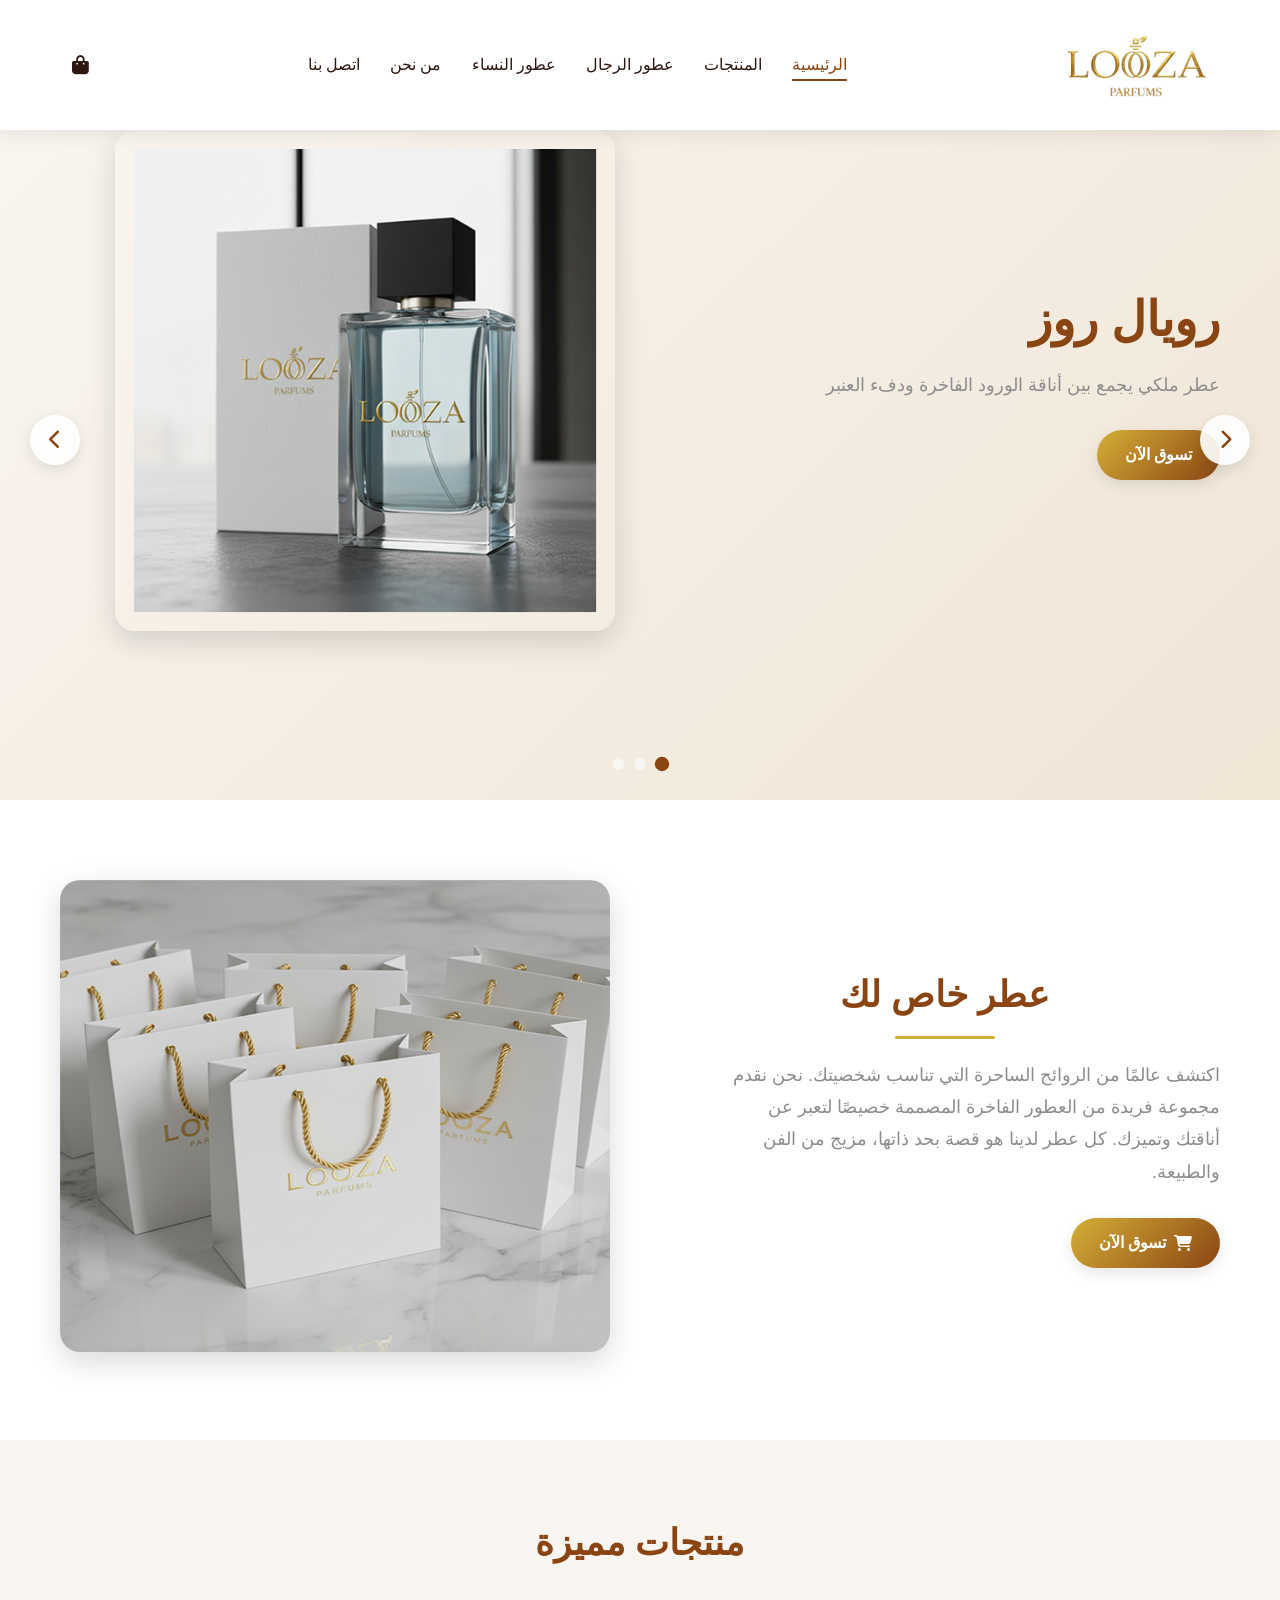
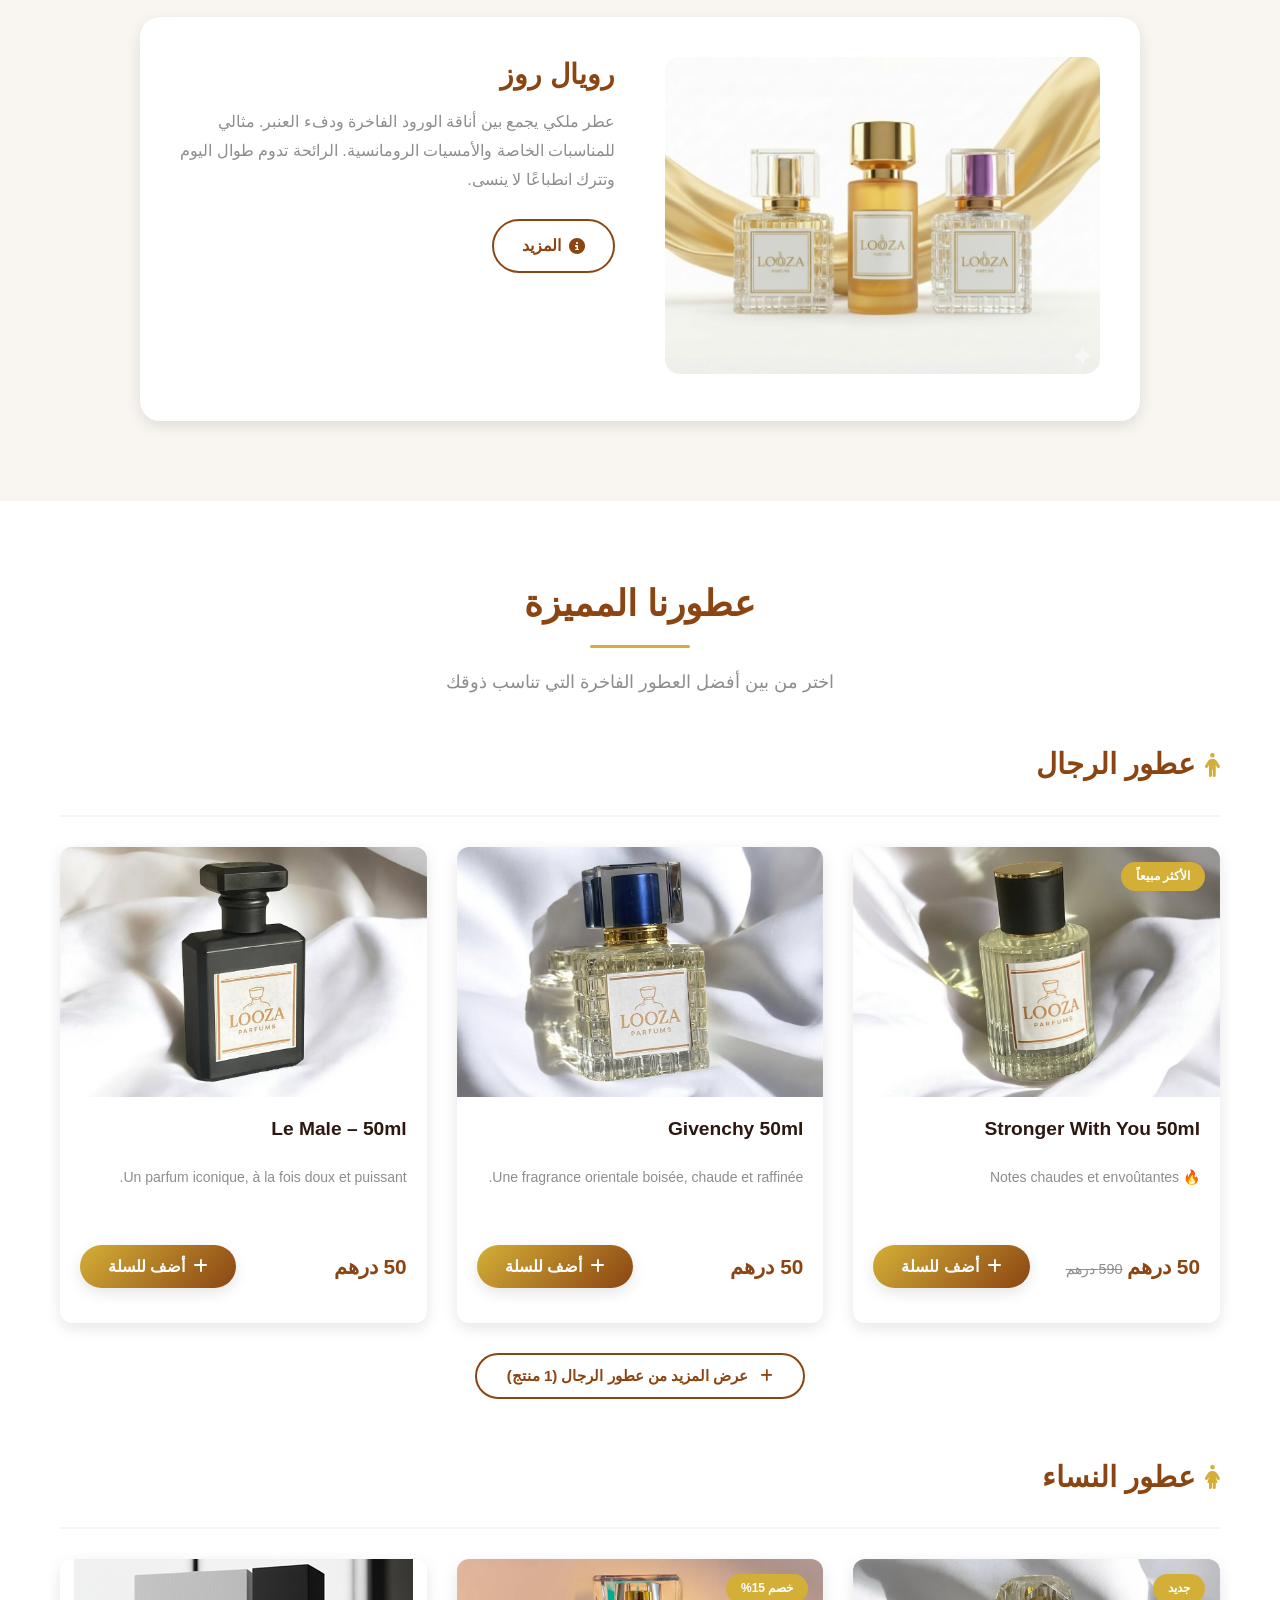
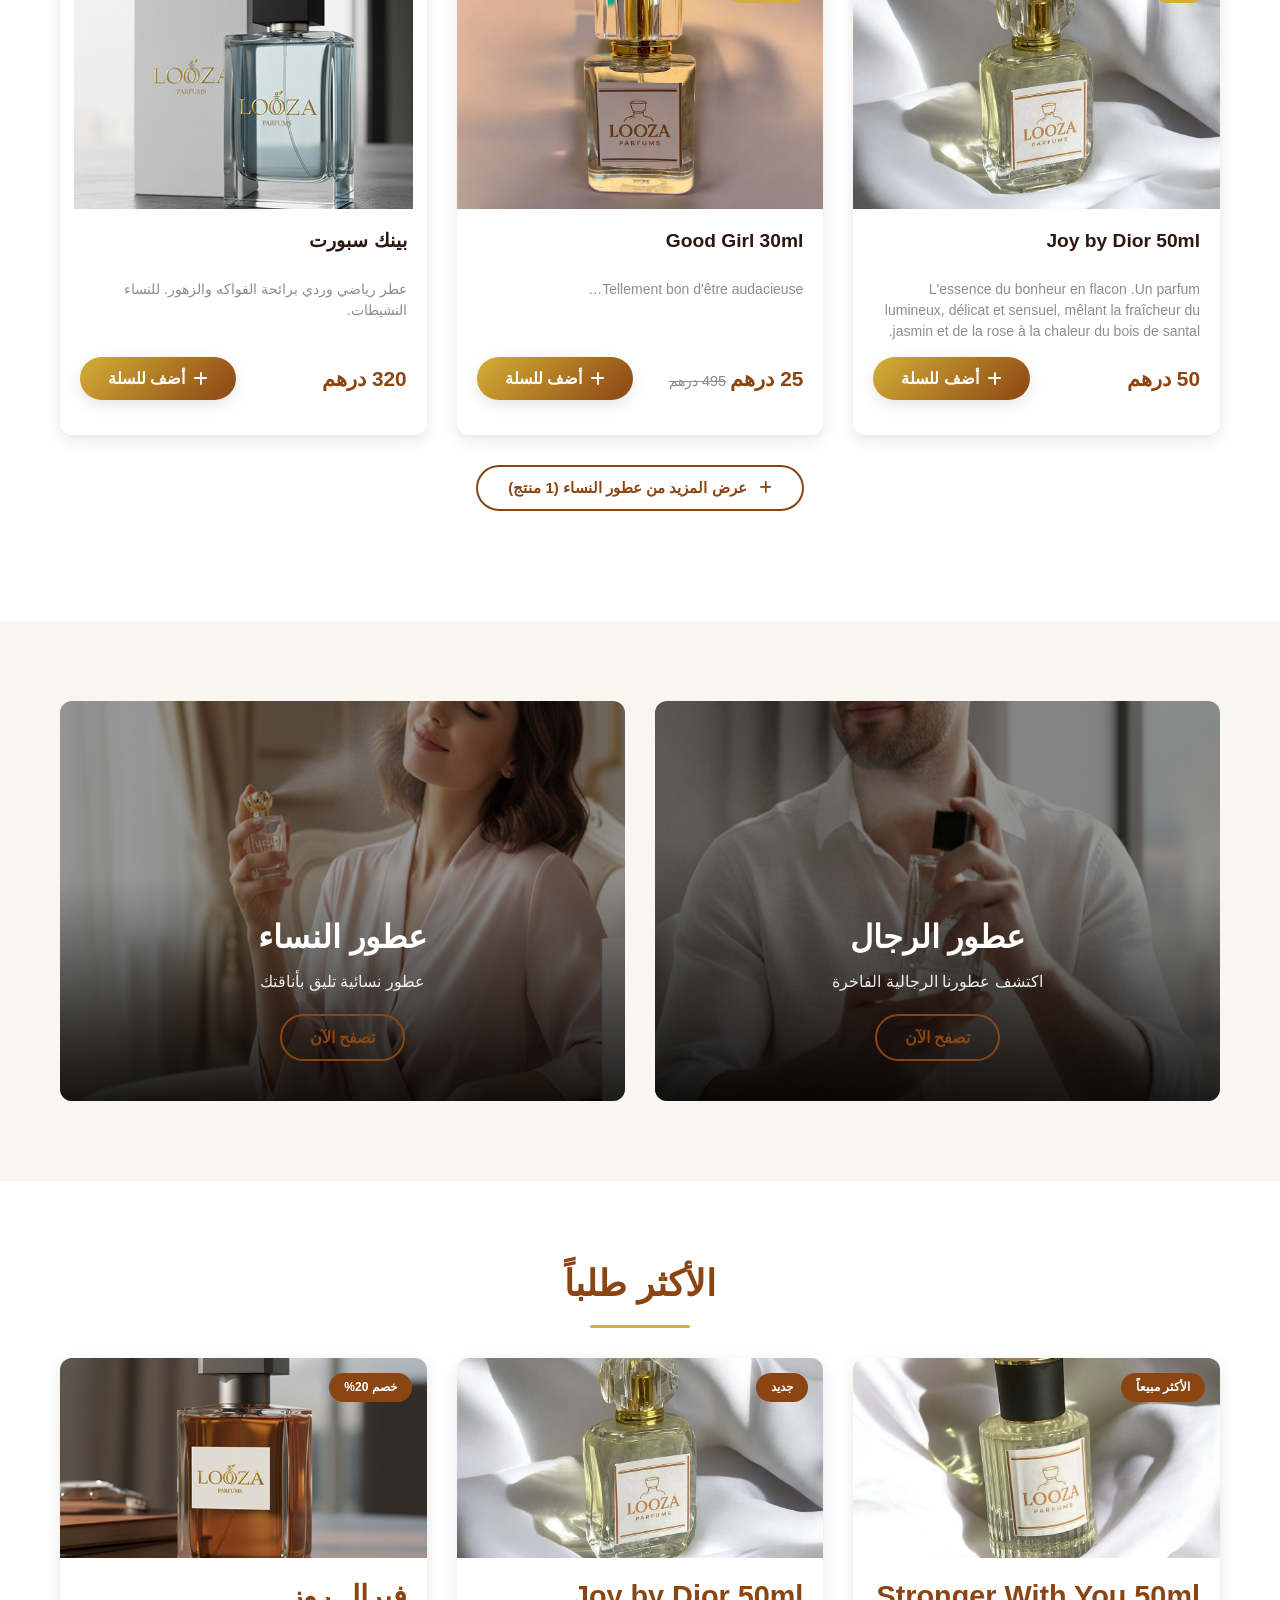
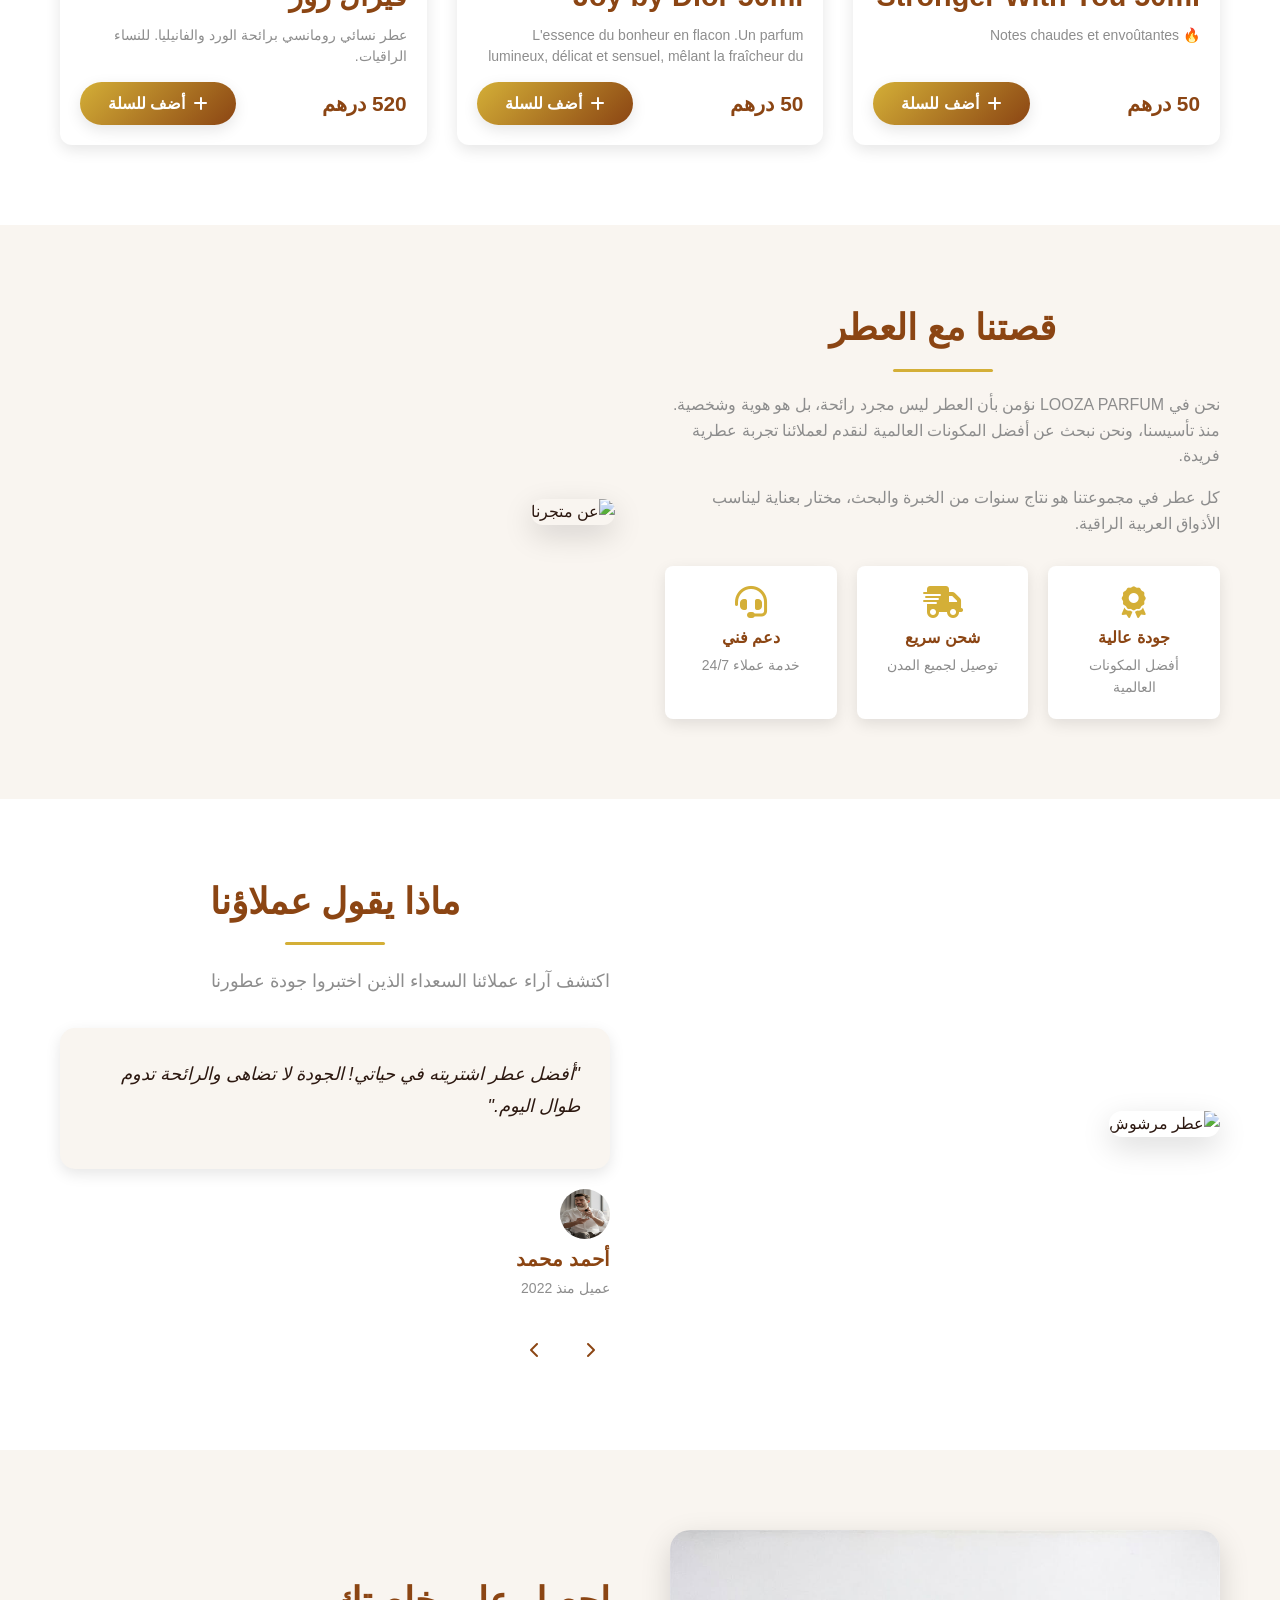
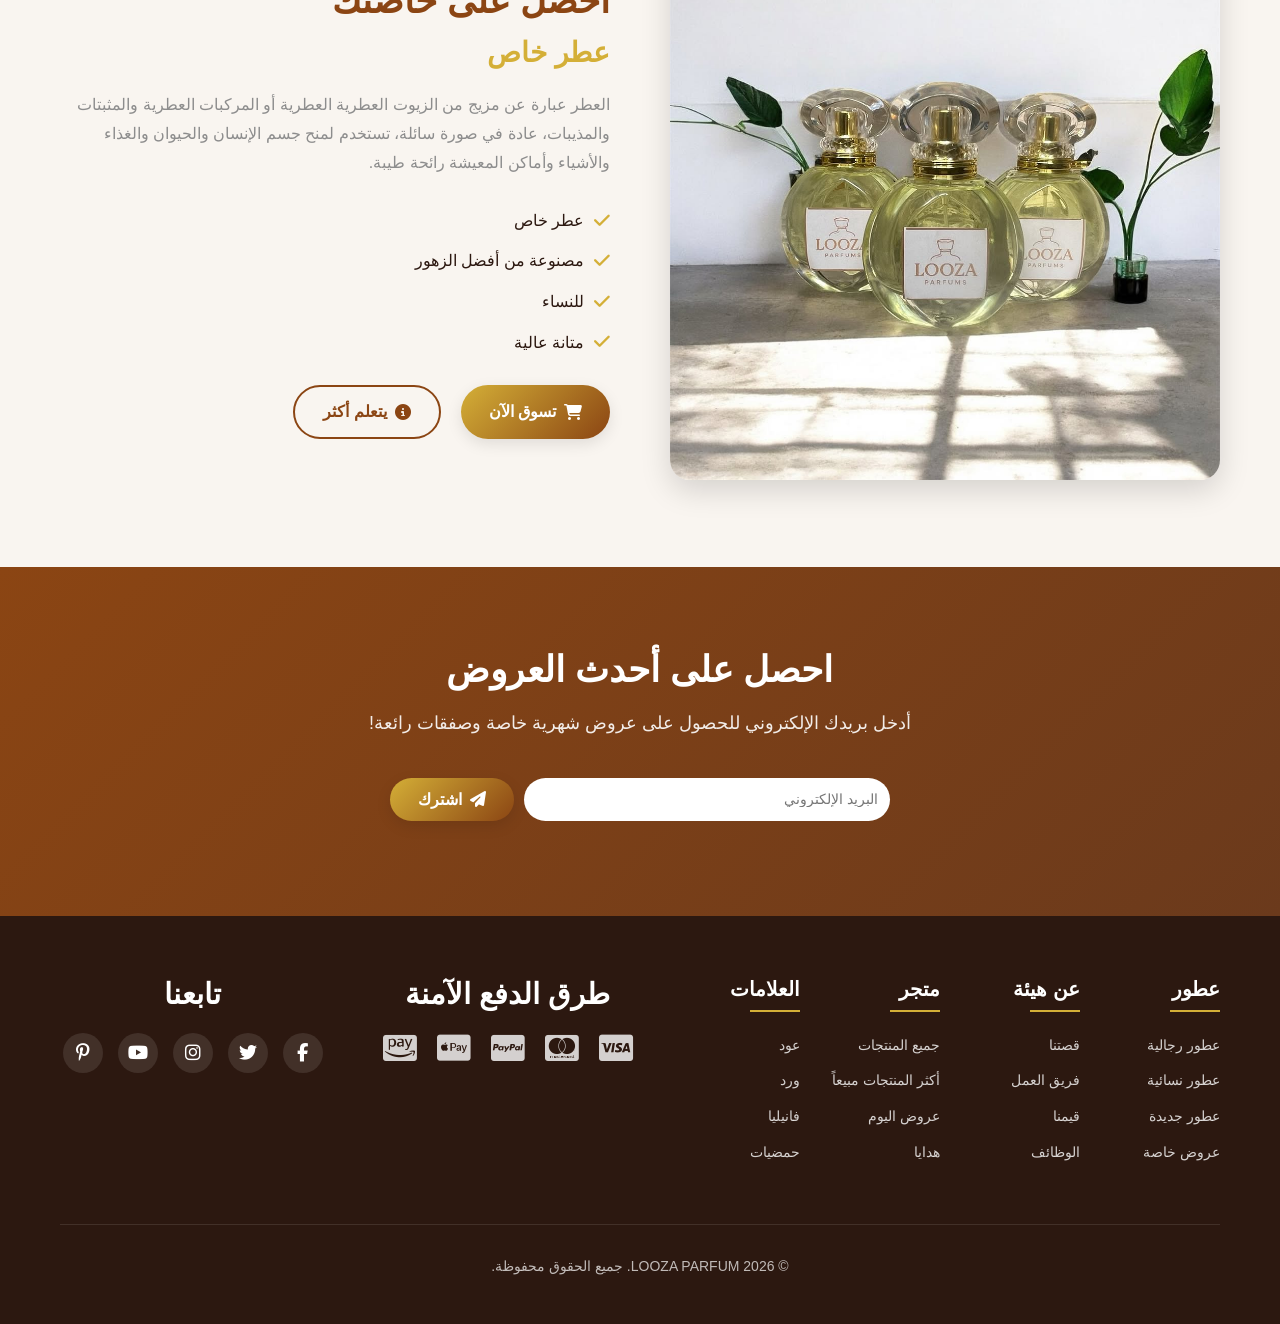
==== index.html @ 129d3364 "first commit" ====
<!DOCTYPE html>



<html lang="ar" dir="rtl">



<head>



    <meta charset="UTF-8">



    <meta name="viewport" content="width=device-width, initial-scale=1.0">



    <title>LOOZA PARFUM - متجر العطور الفاخرة</title>



    <link rel="stylesheet" href="style.css">



    <link rel="stylesheet" href="https://cdnjs.cloudflare.com/ajax/libs/font-awesome/6.4.0/css/all.min.css">



    <style type="text/css">@font-face {font-family:Tajawal;font-style:normal;font-weight:300;src:url(/cf-fonts/s/tajawal/5.0.11/latin/300/normal.woff2);unicode-range:U+0000-00FF,U+0131,U+0152-0153,U+02BB-02BC,U+02C6,U+02DA,U+02DC,U+0304,U+0308,U+0329,U+2000-206F,U+2074,U+20AC,U+2122,U+2191,U+2193,U+2212,U+2215,U+FEFF,U+FFFD;font-display:swap;}@font-face {font-family:Tajawal;font-style:normal;font-weight:300;src:url(/cf-fonts/s/tajawal/5.0.11/arabic/300/normal.woff2);unicode-range:U+0600-06FF,U+0750-077F,U+0870-088E,U+0890-0891,U+0898-08E1,U+08E3-08FF,U+200C-200E,U+2010-2011,U+204F,U+2E41,U+FB50-FDFF,U+FE70-FE74,U+FE76-FEFC;font-display:swap;}@font-face {font-family:Tajawal;font-style:normal;font-weight:400;src:url(/cf-fonts/s/tajawal/5.0.11/arabic/400/normal.woff2);unicode-range:U+0600-06FF,U+0750-077F,U+0870-088E,U+0890-0891,U+0898-08E1,U+08E3-08FF,U+200C-200E,U+2010-2011,U+204F,U+2E41,U+FB50-FDFF,U+FE70-FE74,U+FE76-FEFC;font-display:swap;}@font-face {font-family:Tajawal;font-style:normal;font-weight:400;src:url(/cf-fonts/s/tajawal/5.0.11/latin/400/normal.woff2);unicode-range:U+0000-00FF,U+0131,U+0152-0153,U+02BB-02BC,U+02C6,U+02DA,U+02DC,U+0304,U+0308,U+0329,U+2000-206F,U+2074,U+20AC,U+2122,U+2191,U+2193,U+2212,U+2215,U+FEFF,U+FFFD;font-display:swap;}@font-face {font-family:Tajawal;font-style:normal;font-weight:500;src:url(/cf-fonts/s/tajawal/5.0.11/latin/500/normal.woff2);unicode-range:U+0000-00FF,U+0131,U+0152-0153,U+02BB-02BC,U+02C6,U+02DA,U+02DC,U+0304,U+0308,U+0329,U+2000-206F,U+2074,U+20AC,U+2122,U+2191,U+2193,U+2212,U+2215,U+FEFF,U+FFFD;font-display:swap;}@font-face {font-family:Tajawal;font-style:normal;font-weight:500;src:url(/cf-fonts/s/tajawal/5.0.11/arabic/500/normal.woff2);unicode-range:U+0600-06FF,U+0750-077F,U+0870-088E,U+0890-0891,U+0898-08E1,U+08E3-08FF,U+200C-200E,U+2010-2011,U+204F,U+2E41,U+FB50-FDFF,U+FE70-FE74,U+FE76-FEFC;font-display:swap;}@font-face {font-family:Tajawal;font-style:normal;font-weight:700;src:url(/cf-fonts/s/tajawal/5.0.11/arabic/700/normal.woff2);unicode-range:U+0600-06FF,U+0750-077F,U+0870-088E,U+0890-0891,U+0898-08E1,U+08E3-08FF,U+200C-200E,U+2010-2011,U+204F,U+2E41,U+FB50-FDFF,U+FE70-FE74,U+FE76-FEFC;font-display:swap;}@font-face {font-family:Tajawal;font-style:normal;font-weight:700;src:url(/cf-fonts/s/tajawal/5.0.11/latin/700/normal.woff2);unicode-range:U+0000-00FF,U+0131,U+0152-0153,U+02BB-02BC,U+02C6,U+02DA,U+02DC,U+0304,U+0308,U+0329,U+2000-206F,U+2074,U+20AC,U+2122,U+2191,U+2193,U+2212,U+2215,U+FEFF,U+FFFD;font-display:swap;}@font-face {font-family:Tajawal;font-style:normal;font-weight:800;src:url(/cf-fonts/s/tajawal/5.0.11/arabic/800/normal.woff2);unicode-range:U+0600-06FF,U+0750-077F,U+0870-088E,U+0890-0891,U+0898-08E1,U+08E3-08FF,U+200C-200E,U+2010-2011,U+204F,U+2E41,U+FB50-FDFF,U+FE70-FE74,U+FE76-FEFC;font-display:swap;}@font-face {font-family:Tajawal;font-style:normal;font-weight:800;src:url(/cf-fonts/s/tajawal/5.0.11/latin/800/normal.woff2);unicode-range:U+0000-00FF,U+0131,U+0152-0153,U+02BB-02BC,U+02C6,U+02DA,U+02DC,U+0304,U+0308,U+0329,U+2000-206F,U+2074,U+20AC,U+2122,U+2191,U+2193,U+2212,U+2215,U+FEFF,U+FFFD;font-display:swap;}@font-face {font-family:Cairo;font-style:normal;font-weight:300;src:url(/cf-fonts/v/cairo/5.0.18/arabic/wght/normal.woff2);unicode-range:U+0600-06FF,U+0750-077F,U+0870-088E,U+0890-0891,U+0898-08E1,U+08E3-08FF,U+200C-200E,U+2010-2011,U+204F,U+2E41,U+FB50-FDFF,U+FE70-FE74,U+FE76-FEFC;font-display:swap;}@font-face {font-family:Cairo;font-style:normal;font-weight:300;src:url(/cf-fonts/v/cairo/5.0.18/latin-ext/wght/normal.woff2);unicode-range:U+0100-02AF,U+0304,U+0308,U+0329,U+1E00-1E9F,U+1EF2-1EFF,U+2020,U+20A0-20AB,U+20AD-20CF,U+2113,U+2C60-2C7F,U+A720-A7FF;font-display:swap;}@font-face {font-family:Cairo;font-style:normal;font-weight:300;src:url(/cf-fonts/v/cairo/5.0.18/latin/wght/normal.woff2);unicode-range:U+0000-00FF,U+0131,U+0152-0153,U+02BB-02BC,U+02C6,U+02DA,U+02DC,U+0304,U+0308,U+0329,U+2000-206F,U+2074,U+20AC,U+2122,U+2191,U+2193,U+2212,U+2215,U+FEFF,U+FFFD;font-display:swap;}@font-face {font-family:Cairo;font-style:normal;font-weight:400;src:url(/cf-fonts/v/cairo/5.0.18/latin-ext/wght/normal.woff2);unicode-range:U+0100-02AF,U+0304,U+0308,U+0329,U+1E00-1E9F,U+1EF2-1EFF,U+2020,U+20A0-20AB,U+20AD-20CF,U+2113,U+2C60-2C7F,U+A720-A7FF;font-display:swap;}@font-face {font-family:Cairo;font-style:normal;font-weight:400;src:url(/cf-fonts/v/cairo/5.0.18/arabic/wght/normal.woff2);unicode-range:U+0600-06FF,U+0750-077F,U+0870-088E,U+0890-0891,U+0898-08E1,U+08E3-08FF,U+200C-200E,U+2010-2011,U+204F,U+2E41,U+FB50-FDFF,U+FE70-FE74,U+FE76-FEFC;font-display:swap;}@font-face {font-family:Cairo;font-style:normal;font-weight:400;src:url(/cf-fonts/v/cairo/5.0.18/latin/wght/normal.woff2);unicode-range:U+0000-00FF,U+0131,U+0152-0153,U+02BB-02BC,U+02C6,U+02DA,U+02DC,U+0304,U+0308,U+0329,U+2000-206F,U+2074,U+20AC,U+2122,U+2191,U+2193,U+2212,U+2215,U+FEFF,U+FFFD;font-display:swap;}@font-face {font-family:Cairo;font-style:normal;font-weight:600;src:url(/cf-fonts/v/cairo/5.0.18/arabic/wght/normal.woff2);unicode-range:U+0600-06FF,U+0750-077F,U+0870-088E,U+0890-0891,U+0898-08E1,U+08E3-08FF,U+200C-200E,U+2010-2011,U+204F,U+2E41,U+FB50-FDFF,U+FE70-FE74,U+FE76-FEFC;font-display:swap;}@font-face {font-family:Cairo;font-style:normal;font-weight:600;src:url(/cf-fonts/v/cairo/5.0.18/latin/wght/normal.woff2);unicode-range:U+0000-00FF,U+0131,U+0152-0153,U+02BB-02BC,U+02C6,U+02DA,U+02DC,U+0304,U+0308,U+0329,U+2000-206F,U+2074,U+20AC,U+2122,U+2191,U+2193,U+2212,U+2215,U+FEFF,U+FFFD;font-display:swap;}@font-face {font-family:Cairo;font-style:normal;font-weight:600;src:url(/cf-fonts/v/cairo/5.0.18/latin-ext/wght/normal.woff2);unicode-range:U+0100-02AF,U+0304,U+0308,U+0329,U+1E00-1E9F,U+1EF2-1EFF,U+2020,U+20A0-20AB,U+20AD-20CF,U+2113,U+2C60-2C7F,U+A720-A7FF;font-display:swap;}@font-face {font-family:Cairo;font-style:normal;font-weight:700;src:url(/cf-fonts/v/cairo/5.0.18/latin/wght/normal.woff2);unicode-range:U+0000-00FF,U+0131,U+0152-0153,U+02BB-02BC,U+02C6,U+02DA,U+02DC,U+0304,U+0308,U+0329,U+2000-206F,U+2074,U+20AC,U+2122,U+2191,U+2193,U+2212,U+2215,U+FEFF,U+FFFD;font-display:swap;}@font-face {font-family:Cairo;font-style:normal;font-weight:700;src:url(/cf-fonts/v/cairo/5.0.18/latin-ext/wght/normal.woff2);unicode-range:U+0100-02AF,U+0304,U+0308,U+0329,U+1E00-1E9F,U+1EF2-1EFF,U+2020,U+20A0-20AB,U+20AD-20CF,U+2113,U+2C60-2C7F,U+A720-A7FF;font-display:swap;}@font-face {font-family:Cairo;font-style:normal;font-weight:700;src:url(/cf-fonts/v/cairo/5.0.18/arabic/wght/normal.woff2);unicode-range:U+0600-06FF,U+0750-077F,U+0870-088E,U+0890-0891,U+0898-08E1,U+08E3-08FF,U+200C-200E,U+2010-2011,U+204F,U+2E41,U+FB50-FDFF,U+FE70-FE74,U+FE76-FEFC;font-display:swap;}@font-face {font-family:Cairo;font-style:normal;font-weight:800;src:url(/cf-fonts/v/cairo/5.0.18/latin/wght/normal.woff2);unicode-range:U+0000-00FF,U+0131,U+0152-0153,U+02BB-02BC,U+02C6,U+02DA,U+02DC,U+0304,U+0308,U+0329,U+2000-206F,U+2074,U+20AC,U+2122,U+2191,U+2193,U+2212,U+2215,U+FEFF,U+FFFD;font-display:swap;}@font-face {font-family:Cairo;font-style:normal;font-weight:800;src:url(/cf-fonts/v/cairo/5.0.18/arabic/wght/normal.woff2);unicode-range:U+0600-06FF,U+0750-077F,U+0870-088E,U+0890-0891,U+0898-08E1,U+08E3-08FF,U+200C-200E,U+2010-2011,U+204F,U+2E41,U+FB50-FDFF,U+FE70-FE74,U+FE76-FEFC;font-display:swap;}@font-face {font-family:Cairo;font-style:normal;font-weight:800;src:url(/cf-fonts/v/cairo/5.0.18/latin-ext/wght/normal.woff2);unicode-range:U+0100-02AF,U+0304,U+0308,U+0329,U+1E00-1E9F,U+1EF2-1EFF,U+2020,U+20A0-20AB,U+20AD-20CF,U+2113,U+2C60-2C7F,U+A720-A7FF;font-display:swap;}</style>



    <link rel="icon" type="image/x-icon" href="img/logo_loza.png">



    <style>



        /* ====== CATEGORY SECTIONS ON HOME PAGE ====== */







.category-section {



    margin-bottom: 60px;



}







.category-section:last-child {



    margin-bottom: 0;



}







.category-header {



    display: flex;



    justify-content: space-between;



    align-items: center;



    margin-bottom: 30px;



    padding-bottom: 15px;



    border-bottom: 2px solid var(--light-color);



}







.category-title {



    font-size: 1.8rem;



    color: var(--primary-color);



    display: flex;



    align-items: center;



    gap: 10px;



}







.category-title i {



    color: var(--secondary-color);



    font-size: 1.5rem;



}







.view-all {



    display: flex;



    align-items: center;



    gap: 8px;



    color: var(--primary-color);



    text-decoration: none;



    font-weight: 600;



    font-size: 15px;



    transition: var(--transition);



}







.view-all:hover {



    color: var(--secondary-color);



    gap: 12px;



}







.view-all i {



    font-size: 12px;



}







/* Featured category products */



.products-grid.category-view {



    grid-template-columns: repeat(auto-fill, minmax(250px, 1fr));



}







/* Show only 4 products per category on home page */



.products-grid.category-view .product-card:nth-child(n+5) {



    display: none;



}







/* Responsive */



@media (max-width: 768px) {



    .category-header {



        flex-direction: column;



        align-items: flex-start;



        gap: 10px;



    }



    



    .view-all {



        align-self: flex-end;



    }



}







@media (max-width: 480px) {



    .category-title {



        font-size: 1.5rem;



    }



    



    .products-grid.category-view {



        grid-template-columns: repeat(2, 1fr);



        gap: 15px;



    }



}



    </style>



    <style>



        /* ====== LOAD MORE BUTTON STYLES ====== */







.load-more-btn {



    display: block;



    margin: 30px auto;



    padding: 12px 30px;



    background: transparent;



    border: 2px solid var(--primary-color);



    border-radius: 25px;



    color: var(--primary-color);



    font-family: 'Tajawal', sans-serif;



    font-weight: 600;



    font-size: 15px;



    cursor: pointer;



    transition: var(--transition);



    text-align: center;



    width: auto;



    min-width: 250px;



}







.load-more-btn:hover {



    background: var(--primary-color);



    color: white;



    transform: translateY(-3px);



    box-shadow: var(--shadow);



}







.load-more-btn i {



    margin-left: 8px;



    font-size: 14px;



}







/* رسالة "تم عرض الكل" */



.all-shown-message {



    text-align: center;



    padding: 15px;



    color: var(--success-color);



    font-size: 14px;



    margin: 20px auto;



}







.all-shown-message i {



    margin-left: 8px;



}







/* Responsive for load more button */



@media (max-width: 768px) {



    .load-more-btn {



        width: 90%;



        margin: 20px auto;



        padding: 10px 20px;



        font-size: 14px;



    }



}



    </style>







    <style>



        .confirm-overlay {



    position: fixed;



    top: 0; left: 0;



    width: 100%; height: 100%;



    background: rgba(0,0,0,0.55);



    display: none;



    justify-content: center;



    align-items: center;



    z-index: 99999;



}







.confirm-overlay.active {



    display: flex;



}







.confirm-box {



    background: #ffffff;



    padding: 25px 30px;



    border-radius: 18px;



    width: 320px;



    text-align: center;



    box-shadow: 0 10px 30px rgba(0,0,0,0.15);



    animation: pop .25s ease;



}







@keyframes pop {



    from { transform: scale(0.8); opacity: 0; }



    to   { transform: scale(1); opacity: 1; }



}







.confirm-message {



    font-size: 17px;



    margin-bottom: 20px;



    color: #333;



}







.confirm-actions {



    display: flex;



    gap: 10px;



}







.btn-yes {



    flex: 1;



    padding: 10px;



    background: #27ae60;



    border: none;



    color: white;



    font-size: 15px;



    border-radius: 10px;



    cursor: pointer;



    transition: .2s;



}







.btn-yes:hover { background: #1e874b; }







.btn-no {



    flex: 1;



    padding: 10px;



    background: #e74c3c;



    border: none;



    color: white;



    font-size: 15px;



    border-radius: 10px;



    cursor: pointer;



    transition: .2s;



}







.btn-no:hover { background: #c0392b; }







    </style>



    



    



    <script type="text/javascript" src="https://cdn.jsdelivr.net/npm/@emailjs/browser@3/dist/email.min.js"></script>



</head>



<body>



    <!-- Navigation Bar -->



    <nav class="navbar">



        <div class="container nav-container">



            <!-- Logo -->



            <div class="logo">



                <!-- <a href="#home">



                    <i class="fas fa-spa"></i>



                    <span>LOOZA PARFUM</span>



                </a> -->



                <img src="img/logo_loza.png" style="width: 165px; height: auto;" alt="" srcset="">



            </div>







            <!-- Desktop Navigation Links -->



            <ul class="nav-links">



                <li><a href="#home" class="nav-link active">الرئيسية</a></li>



                <li><a href="#products" class="nav-link">المنتجات</a></li>



                <li><a href="#mensGrid" class="nav-link">عطور الرجال</a></li>



                <li><a href="#womensGrid" class="nav-link">عطور النساء</a></li>





                <li><a href="#about" class="nav-link">من نحن</a></li>



                <li><a href="#contact" class="nav-link">اتصل بنا</a></li>



            </ul>







            <!-- Right Section -->



            <div class="nav-right">




                <!-- Cart Button -->



                <button class="nav-icon cart-btn" id="cartBtn" aria-label="سلة التسوق">



                    <i class="fas fa-shopping-bag"></i>



                    <span class="cart-count" id="cartCount">0</span>



                </button>







                <!-- Mobile Menu Toggle -->



                <button class="nav-icon menu-toggle" id="menuToggle" aria-label="قائمة التنقل">



                    <i class="fas fa-bars"></i>



                </button>



            </div>



        </div>



    </nav>







    <!-- Cart Modal -->



    <div class="cart-modal" id="cartModal">



        <div class="cart-container">



            <div class="cart-header">



                <h3><i class="fas fa-shopping-bag"></i> سلة التسوق</h3>



                <button class="close-cart" id="closeCart">



                    <i class="fas fa-times"></i>



                </button>



            </div>



            <div class="cart-body">



                <div class="cart-items" id="cartItems">



                    <!-- Cart items will be loaded here dynamically -->



                </div>



                <div class="cart-summary">



                    <div class="cart-total">



                        <span>المجموع:</span>



                        <span class="total-price" id="cartTotal">0.00 درهم</span>



                    </div>



                    <button class="btn btn-primary checkout-btn" id="checkoutBtn" type="button">



                        <i class="fas fa-shopping-cart"></i>



                        إتمام الطلب



                    </button>



                </div>



            </div>



        </div>



    </div>







    <!-- Checkout Modal -->



    <div class="checkout-modal" id="checkoutModal">



        <div class="checkout-container">



            <div class="checkout-header">



                <h3><i class="fas fa-clipboard-check"></i> إتمام الطلب</h3>



                <button class="close-checkout" id="closeCheckout">



                    <i class="fas fa-times"></i>



                </button>



            </div>



            <form class="checkout-form" id="checkoutForm">



                <div class="form-group">



                    <label for="fullName"><i class="fas fa-user"></i> الاسم الكامل *</label>



                    <input type="text" id="fullName" required placeholder="أدخل اسمك الكامل">



                </div>



                



                <div class="form-group">



                    <label for="phoneNumber"><i class="fas fa-phone"></i> رقم الهاتف *</label>



                    <input type="tel" id="phoneNumber" required placeholder="أدخل رقم هاتفك">



                </div>



                



                <div class="form-group">



                    <label for="city"><i class="fas fa-city"></i> المدينة *</label>



                    <input type="text" id="city" required placeholder="أدخل مدينتك">



                </div>



                



                <div class="form-group">



                    <label for="address"><i class="fas fa-map-marker-alt"></i> العنوان (اختياري)</label>



                    <textarea id="address" placeholder="أدخل عنوانك التفصيلي"></textarea>



                </div>



                



                <div class="form-group">



                    <label>ملاحظات إضافية (اختياري)</label>



                    <textarea id="notes" placeholder="أي ملاحظات إضافية للطلب"></textarea>



                </div>



                



                <div class="form-actions">



                    <button type="button" class="btn btn-outline" id="backToCart">



                        <i class="fas fa-arrow-right"></i>



                        العودة للسلة



                    </button>



                    <button type="submit" class="btn btn-primary" id="submitOrderBtn">



                    <i class="fas fa-envelope"></i>



                     إرسال الطلب عبر البريد



                    </button>



                </div>



            </form>



        </div>



    </div>







    <!-- Hero Slider -->



    <section class="hero-slider" id="home">



        <!-- Slide 1 -->



        <div class="slide active">



            <div class="container">



                <div class="slide-content">



                    <div class="slide-text">



                        <h1 class="slide-title">رويال روز</h1>



                        <p class="slide-desc">عطر ملكي يجمع بين أناقة الورود الفاخرة ودفء العنبر</p>



                        <a href="#products" class="btn btn-primary" type="button">تسوق الآن</a>



                    </div>



                    <div class="slide-image">



                        <img src="img/ar5.png">



                    </div>



                </div>



            </div>



        </div>



        



        <!-- Slide 2 -->



        <div class="slide">



            <div class="container">



                <div class="slide-content">



                    <div class="slide-text">



                        <h1 class="slide-title">شرم الذهبي</h1>



                        <p class="slide-desc">عطر ذهبي ساحر برائحة الفانيليا والمسك</p>



                        <a href="#products" class="btn btn-primary" type="button">تسوق الآن</a>



                    </div>



                    <div class="slide-image">



                        <img src="img/ar3.png" alt="شرم الذهبي">



                    </div>



                </div>



            </div>



        </div>



        



        <!-- Slide 3 -->



        <div class="slide">



            <div class="container">



                <div class="slide-content">



                    <div class="slide-text">



                        <h1 class="slide-title">كول ريد</h1>



                        <p class="slide-desc">عطر أحمر مكثف برائحة التوابل والخشب</p>



                        <a href="#products" class="btn btn-primary" type="button">تسوق الآن</a>



                    </div>



                    <div class="slide-image">



                        <img src="img/ar4.png" alt="كول ريد">



                    </div>



                </div>



            </div>



        </div>



        



        <!-- Slider Controls -->



        <button class="slider-btn prev-btn" type="button">



            <i class="fas fa-chevron-right"></i>



        </button>



        <button class="slider-btn next-btn" type="button">



            <i class="fas fa-chevron-left"></i>



        </button>



        



        <!-- Slider Dots -->



        <div class="slider-dots">



            <span class="dot active" data-index="0"></span>



            <span class="dot" data-index="1"></span>



            <span class="dot" data-index="2"></span>



        </div>



    </section>







    <!-- Two Column Section -->



    <section class="two-column-section">



        <div class="container">



            <div class="two-column-inner">



                <div class="column-text">



                    <h2 class="section-title">عطر خاص لك</h2>



                    <p class="section-desc">



                        اكتشف عالمًا من الروائح الساحرة التي تناسب شخصيتك. نحن نقدم مجموعة فريدة من العطور الفاخرة المصممة خصيصًا لتعبر عن أناقتك وتميزك. كل عطر لدينا هو قصة بحد ذاتها، مزيج من الفن والطبيعة.



                    </p>



                    <a href="#products" class="btn btn-primary" type="button">



                        <i class="fas fa-shopping-cart"></i>



                        تسوق الآن



                    </a>



                </div>



                <div class="column-image">



                    <img src="img/sac.png" alt="عطر خاص">



                </div>



            </div>



        </div>



    </section>







    <!-- Product Highlight -->



    <section class="product-highlight">



        <div class="container">



            <h2 class="center-title">منتجات مميزة</h2>



            



            <div class="highlight-box">



                <div class="highlight-image">



                    <img src="img/pack (2).jpg" alt="رويال روز">



                </div>



                <div class="highlight-content">



                    <h3 class="product-name">رويال روز</h3>



                    <p class="product-desc">



                        عطر ملكي يجمع بين أناقة الورود الفاخرة ودفء العنبر. مثالي للمناسبات الخاصة والأمسيات الرومانسية. الرائحة تدوم طوال اليوم وتترك انطباعًا لا ينسى.



                    </p>



                    <a href="#products" class="btn btn-outline" type="button">



                        <i class="fas fa-info-circle"></i>



                        المزيد



                    </a>



                </div>



            </div>



        </div>



    </section>







    <!-- Products Section -->



<section class="products-section" id="products">



    <div class="container">



        <h2 class="section-title">عطورنا المميزة</h2>



        <p class="section-subtitle">اختر من بين أفضل العطور الفاخرة التي تناسب ذوقك</p>



        



        <!-- قسم عطور الرجال -->



        <div class="category-section">



            <div class="category-header">



                <h3 class="category-title">



                    <i class="fas fa-male"></i>



                    عطور الرجال



                </h3>



                



            </div>



            



            <div class="products-grid" id="mensGrid">



                <!-- عطور الرجال ستظهر هنا -->



            </div>



        </div>



        



        <!-- قسم عطور النساء -->



        <div class="category-section">



            <div class="category-header">



                <h3 class="category-title">



                    <i class="fas fa-female"></i>



                    عطور النساء



                </h3>



                



            </div>



            



            <div class="products-grid" id="womensGrid">



                <!-- عطور النساء ستظهر هنا -->



            </div>



        </div>







    </div>



</section>




    <!-- Categories Section -->



    <section class="categories-section">



        <div class="container">



            <div class="categories-grid">



                <div class="category-card men-category" id="men">



                    <div class="category-overlay">



                        <h3>عطور الرجال</h3>



                        <p>اكتشف عطورنا الرجالية الفاخرة</p>



                        <button class="btn btn-outline category-btn" data-category="men" type="button" onclick="location.href='#mensGrid'"  >



                            تصفح الآن



                        </button>



                    </div>



                </div>



                



                <div class="category-card women-category" id="women">



                    <div class="category-overlay">



                        <h3>عطور النساء</h3>



                        <p>عطور نسائية تليق بأناقتك</p>



                        <button class="btn btn-outline category-btn" data-category="women" type="button"  onclick="location.href='#womensGrid'">



                            تصفح الآن



                        </button>



                    </div>



                </div>



            </div>



        </div>



    </section>







    <!-- Featured Products -->



    <section class="featured-section">



        <div class="container">



            <h2 class="section-title">الأكثر طلباً</h2>



            



            <div class="featured-grid">



                <!-- Featured products will be loaded dynamically -->



            </div>



        </div>



    </section>







    <!-- About Section -->



    <section class="about-section" id="about">



        <div class="container">



            <div class="about-content">



                <div class="about-text">



                    <h2 class="section-title">قصتنا مع العطر</h2>



                    <p>نحن في LOOZA PARFUM نؤمن بأن العطر ليس مجرد رائحة، بل هو هوية وشخصية. منذ تأسيسنا، ونحن نبحث عن أفضل المكونات العالمية لنقدم لعملائنا تجربة عطرية فريدة.</p>



                    <p>كل عطر في مجموعتنا هو نتاج سنوات من الخبرة والبحث، مختار بعناية ليناسب الأذواق العربية الراقية.</p>



                    <div class="features">



                        <div class="feature">



                            <i class="fas fa-award"></i>



                            <h4>جودة عالية</h4>



                            <p>أفضل المكونات العالمية</p>



                        </div>



                        <div class="feature">



                            <i class="fas fa-shipping-fast"></i>



                            <h4>شحن سريع</h4>



                            <p>توصيل لجميع المدن</p>



                        </div>



                        <div class="feature">



                            <i class="fas fa-headset"></i>



                            <h4>دعم فني</h4>



                            <p>خدمة عملاء 24/7</p>



                        </div>



                    </div>



                </div>



                <div class="about-image">



                    <img src="img/b1.png" alt="عن متجرنا">



                </div>



            </div>



        </div>



    </section>



    



    <!-- Review Section -->



    <section class="review-section" id="contact">



        <div class="container">



            <div class="review-inner">



                <div class="review-image">



                    <img src="img/b2.png" alt="عطر مرشوش">



                </div>







                <div class="review-content">



                    <h2 class="section-title">ماذا يقول عملاؤنا</h2>



                    <p class="section-desc">اكتشف آراء عملائنا السعداء الذين اختبروا جودة عطورنا</p>







                    <div class="review-slider" id="reviewSlider">



                        <div class="review-slide active">



                            <div class="review-text">



                                <p>"أفضل عطر اشتريته في حياتي! الجودة لا تضاهى والرائحة تدوم طوال اليوم."</p>



                            </div>



                            <div class="review-author">



                                <img src="img/mens.png" alt="" srcset=""  style="width: 50px; height: 50px; border-radius: 50%; ">



                                <h4>أحمد محمد</h4>



                                <p>عميل منذ 2022</p>



                            </div>



                        </div>







                        <div class="review-slide">



                            <div class="review-text">



                                <p>"خدمة عملاء رائعة وشحن سريع. العطر يتجاوز التوقعات!"</p>



                            </div>



                            <div class="review-author">



                                <img src="img/womens.png" alt="" srcset=""  style="width: 50px; height: 50px; border-radius: 50%;">



                                <h4>سارة العلي</h4>



                                <p>مصممة أزياء</p>



                            </div>



                        </div>







                        <div class="review-slide">



                            <div class="review-text">



                                <p>"التغليف فاخر والعطر أصلي 100%. الرائحة تدوم طوال اليوم."</p>



                            </div>



                            <div class="review-author">



                                <img src="img/mens.png" alt="" srcset=""  style="width: 50px; height: 50px; border-radius: 50%; ">



                                <h4>خالد حسن</h4>



                                <p>مدير تنفيذي</p>



                            </div>



                        </div>



                    </div>







                    <div class="review-controls">



                        <button class="review-nav-btn prev-review-btn" type="button">



                            <i class="fas fa-chevron-right"></i>



                        </button>



                        <button class="review-nav-btn next-review-btn" type="button">



                            <i class="fas fa-chevron-left"></i>



                        </button>



                    </div>



                </div>



            </div>



        </div>



    </section>







    <!-- Special Perfume Section -->



    <section class="special-perfume">



        <div class="container">



            <div class="special-perfume-inner">



                <div class="special-perfume-image">



                    <img src="img/par.jpg" alt="عطر خاص">



                </div>



                



                <div class="special-perfume-content">



                    <h2 class="special-title">احصل على خاصتك</h2>



                    <h3 class="special-subtitle">عطر خاص</h3>



                    <p class="special-desc">



                        العطر عبارة عن مزيج من الزيوت العطرية العطرية أو المركبات العطرية والمثبتات والمذيبات، عادة في صورة سائلة، تستخدم لمنح جسم الإنسان والحيوان والغذاء والأشياء وأماكن المعيشة رائحة طيبة.



                    </p>



                    



                    <ul class="special-features">



                        <li><i class="fas fa-check"></i> عطر خاص</li>



                        <li><i class="fas fa-check"></i> مصنوعة من أفضل الزهور</li>



                        <li><i class="fas fa-check"></i> للنساء</li>



                        <li><i class="fas fa-check"></i> متانة عالية</li>



                    </ul>



                    



                    <div class="special-buttons">



                        <a href="#products" class="btn btn-primary" type="button">



                            <i class="fas fa-shopping-cart"></i>



                            تسوق الآن



                        </a>



                        <a href="#about" class="btn btn-outline" type="button">



                            <i class="fas fa-info-circle"></i>



                            يتعلم أكثر



                        </a>



                    </div>



                </div>



            </div>



        </div>



    </section>



    



    <!-- Email Offer Banner -->



    <section class="email-offer">



        <div class="container">



            <div class="email-offer-inner">



                <h2 class="email-title">احصل على أحدث العروض</h2>



                <p class="email-desc">أدخل بريدك الإلكتروني للحصول على عروض شهرية خاصة وصفقات رائعة!</p>



                



                <form class="email-form" id="emailForm">



                    <div class="form-group">



                        <input type="email" placeholder="البريد الإلكتروني" required>



                        <button type="submit" class="btn btn-primary">



                            <i class="fas fa-paper-plane"></i>



                            اشترك



                        </button>



                    </div>



                    <p class="form-message" id="formMessage"></p>



                </form>



            </div>



        </div>



    </section>







    



    <!-- Custom Alert -->



<div id="customConfirm" class="confirm-overlay">



    <div class="confirm-box">



        <p class="confirm-message">هل تريد إرسال الطلب الآن؟</p>







        <div class="confirm-actions">



            <button id="confirmYes" class="btn-yes">نعم</button>



            <button id="confirmNo" class="btn-no">إلغاء</button>



        </div>



    </div>



</div>







    <!-- Footer -->



    <footer class="footer">



        <div class="container">



            <div class="footer-content">



                <!-- Links Section -->



                <div class="footer-links">



                    <div class="link-column">



                        <h3 class="footer-title">عطور</h3>



                        <ul>



                            <li><a href="#products">عطور رجالية</a></li>



                            <li><a href="#products">عطور نسائية</a></li>



                            <li><a href="#products">عطور جديدة</a></li>



                            <li><a href="#products">عروض خاصة</a></li>



                        </ul>



                    </div>



                    



                    <div class="link-column">



                        <h3 class="footer-title">عن هيئة</h3>



                        <ul>



                            <li><a href="#about">قصتنا</a></li>



                            <li><a href="#about">فريق العمل</a></li>



                            <li><a href="#about">قيمنا</a></li>



                            <li><a href="#about">الوظائف</a></li>



                        </ul>



                    </div>



                    



                    <div class="link-column">



                        <h3 class="footer-title">متجر</h3>



                        <ul>



                            <li><a href="#products">جميع المنتجات</a></li>



                            <li><a href="#products">أكثر المنتجات مبيعاً</a></li>



                            <li><a href="#products">عروض اليوم</a></li>



                            <li><a href="#products">هدايا</a></li>



                        </ul>



                    </div>



                    



                    <div class="link-column">



                        <h3 class="footer-title">العلامات</h3>



                        <ul>



                            <li><a href="#products">عود</a></li>



                            <li><a href="#products">ورد</a></li>



                            <li><a href="#products">فانيليا</a></li>



                            <li><a href="#products">حمضيات</a></li>



                        </ul>



                    </div>



                </div>



                



                <!-- Payment Methods -->



                <div class="payment-methods">



                    <h3 class="payment-title">طرق الدفع الآمنة</h3>



                    <div class="payment-icons">



                        <i class="fab fa-cc-visa" title="Visa"></i>



                        <i class="fab fa-cc-mastercard" title="MasterCard"></i>



                        <i class="fab fa-cc-paypal" title="PayPal"></i>



                        <i class="fab fa-cc-apple-pay" title="Apple Pay"></i>



                        <i class="fab fa-cc-amazon-pay" title="Amazon Pay"></i>



                    </div>



                </div>



                



                <!-- Social Media -->



                <div class="social-media">



                    <h3 class="social-title">تابعنا</h3>



                    <div class="social-icons">



                        <a href="#" type="button"><i class="fab fa-facebook-f"></i></a>



                        <a href="#" type="button"><i class="fab fa-twitter"></i></a>



                        <a href="#" type="button"><i class="fab fa-instagram"></i></a>



                        <a href="#" type="button"><i class="fab fa-youtube"></i></a>



                        <a href="#" type="button"><i class="fab fa-pinterest-p"></i></a>



                    </div>



                </div>



            </div>



            



            <!-- Copyright -->



            <div class="footer-bottom">



                <p class="copyright">



                    © <span id="currentYear">2024</span> LOOZA PARFUM. جميع الحقوق محفوظة.



                </p>



            </div>



        </div>



    </footer>







    <script src="script.js"></script>



<script>(function(){function c(){var b=a.contentDocument||a.contentWindow.document;if(b){var d=b.createElement('script');d.innerHTML="window.__CF$cv$params={r:'9a8eef7aae23e240',t:'MTc2NDg4OTM4OS4wMDAwMDA='};var a=document.createElement('script');a.nonce='';a.src='/cdn-cgi/challenge-platform/scripts/jsd/main.js';document.getElementsByTagName('head')[0].appendChild(a);";b.getElementsByTagName('head')[0].appendChild(d)}}if(document.body){var a=document.createElement('iframe');a.height=1;a.width=1;a.style.position='absolute';a.style.top=0;a.style.left=0;a.style.border='none';a.style.visibility='hidden';document.body.appendChild(a);if('loading'!==document.readyState)c();else if(window.addEventListener)document.addEventListener('DOMContentLoaded',c);else{var e=document.onreadystatechange||function(){};document.onreadystatechange=function(b){e(b);'loading'!==document.readyState&&(document.onreadystatechange=e,c())}}}})();</script></body>



</html>
---- style.css ----
/* ====== CSS RESET & VARIABLES ====== */

:root {

    --primary-color: #8B4513;

    --secondary-color: #D4AF37;

    --accent-color: #A0522D;

    --light-color: #F9F5F0;

    --dark-color: #2C1810;

    --white: #FFFFFF;

    --gray: #8D8D8D;

    --light-gray: #F5F5F5;

    --success-color: #28a745;

    --error-color: #dc3545;

    

    --shadow: 0 5px 15px rgba(0, 0, 0, 0.1);

    --shadow-heavy: 0 10px 30px rgba(0, 0, 0, 0.15);

    --transition: all 0.3s ease;

    --border-radius: 12px;

    --border-radius-sm: 8px;

}



* {

    margin: 0;

    padding: 0;

    box-sizing: border-box;

}



html {

    scroll-behavior: smooth;

    scroll-padding-top: 80px;

}



body {

    font-family: 'Tajawal', sans-serif;

    line-height: 1.6;

    color: var(--dark-color);

    background-color: var(--white);

    direction: rtl;

    overflow-x: hidden;

}



.container {

    width: 100%;

    max-width: 1200px;

    margin: 0 auto;

    padding: 0 20px;

}



/* ====== TYPOGRAPHY ====== */

h1, h2, h3, h4 {

    font-family: 'Cairo', sans-serif;

    font-weight: 700;

    line-height: 1.3;

}



h1 {

    font-size: 3rem;

    margin-bottom: 1rem;

}



h2 {

    font-size: 2.5rem;

    margin-bottom: 1.5rem;

}



h3 {

    font-size: 1.8rem;

    margin-bottom: 1rem;

}



p {

    margin-bottom: 1rem;

    color: var(--gray);

}



/* ====== BUTTONS ====== */

.btn {

    display: inline-flex;

    align-items: center;

    justify-content: center;

    gap: 8px;

    padding: 12px 28px;

    border: none;

    border-radius: 30px;

    font-family: 'Tajawal', sans-serif;

    font-weight: 600;

    font-size: 16px;

    cursor: pointer;

    transition: var(--transition);

    text-decoration: none;

    text-align: center;

    white-space: nowrap;

    background: transparent;

}



.btn-primary {

    background: linear-gradient(135deg, var(--secondary-color), var(--primary-color));

    color: var(--white);

    box-shadow: var(--shadow);

    border: none;

}



.btn-primary:hover {

    transform: translateY(-3px);

    box-shadow: var(--shadow-heavy);

}



.btn-outline {

    background: transparent;

    color: var(--primary-color);

    border: 2px solid var(--primary-color);

}



.btn-outline:hover {

    background: var(--primary-color);

    color: var(--white);

}



.btn-small {

    padding: 8px 16px;

    font-size: 14px;

}



/* ====== NAVBAR ====== */

.navbar {

    position: fixed;

    top: 0;

    left: 0;

    width: 100%;

    background: rgba(255, 255, 255, 0.98);

    backdrop-filter: blur(10px);

    box-shadow: 0 2px 20px rgba(0, 0, 0, 0.1);

    z-index: 1000;

    padding: 15px 0;

}



.nav-container {

    display: flex;

    justify-content: space-between;

    align-items: center;

}



.logo a {

    display: flex;

    align-items: center;

    gap: 10px;

    text-decoration: none;

    color: var(--primary-color);

    font-size: 1.8rem;

    font-weight: 800;

}



.logo i {

    color: var(--secondary-color);

    font-size: 2rem;

}



.nav-links {

    display: flex;

    list-style: none;

    gap: 30px;

    margin: 0;

    padding: 0;

}



.nav-links a {

    color: var(--dark-color);

    text-decoration: none;

    font-weight: 500;

    font-size: 16px;

    padding: 8px 0;

    position: relative;

    transition: var(--transition);

}



.nav-links a:hover,

.nav-links a.active {

    color: var(--primary-color);

}



.nav-links a::after {

    content: '';

    position: absolute;

    bottom: 0;

    right: 0;

    width: 0;

    height: 2px;

    background: var(--primary-color);

    transition: var(--transition);

}



.nav-links a:hover::after,

.nav-links a.active::after {

    width: 100%;

}



.nav-right {

    display: flex;

    align-items: center;

    gap: 15px;

}



.nav-icon {

    background: none;

    border: none;

    font-size: 1.2rem;

    color: var(--dark-color);

    cursor: pointer;

    padding: 8px;

    position: relative;

    transition: var(--transition);

    border-radius: 50%;

    width: 40px;

    height: 40px;

    display: flex;

    align-items: center;

    justify-content: center;

}



.nav-icon:hover {

    background: var(--light-gray);

    color: var(--primary-color);

}



.cart-count {

    position: absolute;

    top: -5px;

    left: -5px;

    background: var(--secondary-color);

    color: var(--white);

    font-size: 12px;

    min-width: 20px;

    height: 20px;

    border-radius: 50%;

    display: flex;

    align-items: center;

    justify-content: center;

    font-weight: bold;

    display: none;

}



.menu-toggle {

    display: none;

}



/* ====== CART MODAL ====== */

.cart-modal {

    position: fixed;

    top: 0;

    left: 0;

    width: 100%;

    height: 100%;

    background: rgba(0, 0, 0, 0.5);

    display: none;

    justify-content: flex-end;

    z-index: 2000;

}



.cart-modal.active {

    display: flex;

}



.cart-container {

    width: 100%;

    max-width: 400px;

    height: 100vh;

    background: var(--white);

    box-shadow: -5px 0 30px rgba(0, 0, 0, 0.2);

    display: flex;

    flex-direction: column;

    animation: slideLeft 0.3s ease;

}



.cart-header {

    display: flex;

    justify-content: space-between;

    align-items: center;

    padding: 20px;

    border-bottom: 1px solid var(--light-gray);

}



.close-cart {

    background: none;

    border: none;

    font-size: 1.5rem;

    color: var(--gray);

    cursor: pointer;

    transition: var(--transition);

}



.close-cart:hover {

    color: var(--primary-color);

}



.cart-body {

    flex: 1;

    display: flex;

    flex-direction: column;

    overflow: hidden;

}



.cart-items {

    flex: 1;

    overflow-y: auto;

    padding: 20px;

}



.cart-item {

    display: flex;

    align-items: center;

    gap: 15px;

    padding: 15px;

    border-bottom: 1px solid var(--light-gray);

    border-radius: var(--border-radius-sm);

    background: var(--light-gray);

    margin-bottom: 10px;

}



.cart-item:last-child {

    margin-bottom: 0;

}



.cart-item-image {

    width: 70px;

    height: 70px;

    border-radius: var(--border-radius-sm);

    overflow: hidden;

    flex-shrink: 0;

}



.cart-item-image img {

    width: 100%;

    height: 100%;

    object-fit: cover;

}



.cart-item-details {

    flex: 1;

    min-width: 0;

}



.cart-item-title {

    font-weight: 600;

    margin-bottom: 5px;

    white-space: nowrap;

    overflow: hidden;

    text-overflow: ellipsis;

}



.cart-item-price {

    color: var(--primary-color);

    font-weight: bold;

    font-size: 1.1rem;

}



.cart-item-controls {

    display: flex;

    align-items: center;

    gap: 10px;

    margin-top: 8px;

}



.quantity-btn {

    background: var(--white);

    border: 1px solid var(--gray);

    width: 25px;

    height: 25px;

    border-radius: 50%;

    display: flex;

    align-items: center;

    justify-content: center;

    cursor: pointer;

    transition: var(--transition);

    font-size: 14px;

}



.quantity-btn:hover {

    background: var(--primary-color);

    color: var(--white);

    border-color: var(--primary-color);

}



.quantity {

    font-weight: bold;

    min-width: 30px;

    text-align: center;

}



.remove-item {

    background: none;

    border: none;

    color: var(--error-color);

    cursor: pointer;

    padding: 5px;

    transition: var(--transition);

}



.remove-item:hover {

    color: #c82333;

}



.cart-summary {

    padding: 20px;

    border-top: 1px solid var(--light-gray);

    background: var(--white);

}



.cart-total {

    display: flex;

    justify-content: space-between;

    align-items: center;

    margin-bottom: 20px;

    font-size: 1.2rem;

    font-weight: bold;

}



.total-price {

    color: var(--primary-color);

}



.checkout-btn {

    width: 100%;

}



.empty-cart {

    text-align: center;

    padding: 50px 20px;

    color: var(--gray);

}



.empty-cart i {

    font-size: 3rem;

    margin-bottom: 20px;

    color: var(--light-gray);

}



.empty-cart p {

    margin-bottom: 20px;

    font-size: 1.1rem;

}



/* ====== CHECKOUT MODAL ====== */

.checkout-modal {

    position: fixed;

    top: 0;

    left: 0;

    width: 100%;

    height: 100%;

    background: rgba(0, 0, 0, 0.5);

    display: none;

    justify-content: center;

    align-items: center;

    z-index: 3000;

}



.checkout-modal.active {

    display: flex;

}



.checkout-container {

    width: 90%;

    max-width: 500px;

    background: var(--white);

    border-radius: var(--border-radius);

    box-shadow: var(--shadow-heavy);

    animation: slideUp 0.3s ease;

}



.checkout-header {

    display: flex;

    justify-content: space-between;

    align-items: center;

    padding: 20px;

    border-bottom: 1px solid var(--light-gray);

}



.close-checkout {

    background: none;

    border: none;

    font-size: 1.5rem;

    color: var(--gray);

    cursor: pointer;

    transition: var(--transition);

}



.close-checkout:hover {

    color: var(--primary-color);

}



.checkout-form {

    padding: 20px;

    height: 100%;

}



.form-group {

    margin-bottom: 20px;

}



.form-group label {

    display: block;

    margin-bottom: 8px;

    font-weight: 600;

    color: var(--dark-color);

}



.form-group label i {

    color: var(--primary-color);

    margin-left: 5px;

}



.form-group input,

.form-group textarea {

    width: 100%;

    padding: 12px 15px;

    border: 2px solid var(--light-gray);

    border-radius: var(--border-radius-sm);

    font-family: 'Tajawal', sans-serif;

    font-size: 16px;

    outline: none;

    transition: var(--transition);

}



.form-group input:focus,

.form-group textarea:focus {

    border-color: var(--primary-color);

}



.form-group textarea {

    min-height: 100px;

    resize: vertical;

}



.form-actions {

    display: flex;

    gap: 10px;

    margin-top: 30px;

}



.form-actions .btn {

    flex: 1;

}



/* ====== HERO SLIDER ====== */

.hero-slider {

    position: relative;

    height: 80vh;

    min-height: 600px;

    overflow: hidden;

    background: linear-gradient(135deg, var(--light-color) 0%, #f0e6d6 100%);

    margin-top: 80px;

}



.slide {

    position: absolute;

    top: 0;

    left: 0;

    width: 100%;

    height: 100%;

    opacity: 0;

    transition: opacity 1s ease;

}



.slide.active {

    opacity: 1;

}



.slide-content {

    display: grid;

    grid-template-columns: 1fr 1fr;

    gap: 50px;

    align-items: center;

    height: 100%;

    padding-top: 50px;

}



.slide-text {

    text-align: right;

}



.slide-title {

    font-size: 48px;

    color: var(--primary-color);

    margin-bottom: 20px;

}



.slide-desc {

    font-size: 18px;

    color: var(--gray);

    margin-bottom: 30px;

    max-width: 500px;

}



.slide-image img {

    width: 100%;

    max-width: 500px;

    height: auto;

    border-radius: 20px;

    box-shadow: var(--shadow-heavy);

}



.slider-btn {

    position: absolute;

    top: 50%;

    transform: translateY(-50%);

    background: rgba(255, 255, 255, 0.9);

    border: none;

    width: 50px;

    height: 50px;

    border-radius: 50%;

    font-size: 20px;

    color: var(--primary-color);

    cursor: pointer;

    transition: var(--transition);

    z-index: 10;

    display: flex;

    align-items: center;

    justify-content: center;

    box-shadow: var(--shadow);

}



.slider-btn:hover {

    background: var(--primary-color);

    color: var(--white);

    transform: translateY(-50%) scale(1.1);

}



.prev-btn {

    right: 30px;

}



.next-btn {

    left: 30px;

}



.slider-dots {

    position: absolute;

    bottom: 30px;

    left: 50%;

    transform: translateX(-50%);

    display: flex;

    gap: 10px;

    z-index: 10;

}



.dot {

    width: 12px;

    height: 12px;

    border-radius: 50%;

    background: rgba(255, 255, 255, 0.5);

    cursor: pointer;

    transition: var(--transition);

}



.dot.active {

    background: var(--primary-color);

    transform: scale(1.2);

}



/* ====== TWO COLUMN SECTION ====== */

.two-column-section {

    padding: 80px 0;

    background: var(--white);

}



.two-column-inner {

    display: grid;

    grid-template-columns: 1fr 1fr;

    gap: 60px;

    align-items: center;

}



.section-title {

    font-size: 36px;

    color: var(--primary-color);

    margin-bottom: 20px;

}



.section-desc {

    font-size: 18px;

    line-height: 1.8;

    margin-bottom: 30px;

    max-width: 500px;

}



.column-image img {

    width: 100%;

    border-radius: 20px;

    box-shadow: var(--shadow-heavy);

}



/* ====== PRODUCT HIGHLIGHT ====== */

.product-highlight {

    padding: 80px 0;

    background: var(--light-color);

}



.center-title {

    text-align: center;

    font-size: 36px;

    color: var(--primary-color);

    margin-bottom: 50px;

}



.highlight-box {

    display: grid;

    grid-template-columns: 1fr 1fr;

    gap: 50px;

    background: var(--white);

    border-radius: 20px;

    padding: 40px;

    box-shadow: var(--shadow);

    max-width: 1000px;

    margin: 0 auto;

}



.highlight-image img {

    width: 100%;

    border-radius: 15px;

}



.product-name {

    font-size: 28px;

    color: var(--primary-color);

    margin-bottom: 15px;

}



.product-desc {

    font-size: 16px;

    line-height: 1.8;

    margin-bottom: 25px;

}



/* ====== PRODUCTS SECTION ====== */

.products-section {

    padding: 80px 0;

    background: var(--white);

}



.section-title {

    text-align: center;

    color: var(--primary-color);

    position: relative;

    padding-bottom: 20px;

    margin-bottom: 20px;

}



.section-title::after {

    content: '';

    position: absolute;

    bottom: 0;

    right: 50%;

    transform: translateX(50%);

    width: 100px;

    height: 3px;

    background: var(--secondary-color);

    border-radius: 2px;

}



.section-subtitle {

    text-align: center;

    color: var(--gray);

    margin-bottom: 50px;

    font-size: 1.1rem;

    max-width: 600px;

    margin-left: auto;

    margin-right: auto;

}



.products-grid {

    display: grid;

    grid-template-columns: repeat(auto-fill, minmax(280px, 1fr));

    gap: 30px;

    margin-top: 30px;

}



.product-card {

    background: var(--white);

    border-radius: var(--border-radius);

    overflow: hidden;

    box-shadow: var(--shadow);

    transition: var(--transition);

    position: relative;

    cursor: pointer;

    border: none;

}



.product-card:hover {

    transform: translateY(-10px);

    box-shadow: var(--shadow-heavy);

}



.product-image {

    height: 250px;

    overflow: hidden;

    position: relative;

}



.product-image img {

    width: 100%;

    height: 100%;

    object-fit: cover;

    transition: transform 0.5s ease;

}



.product-card:hover .product-image img {

    transform: scale(1.1);

}



.product-badge {

    position: absolute;

    top: 15px;

    right: 15px;

    background: var(--secondary-color);

    color: var(--white);

    padding: 5px 15px;

    border-radius: 20px;

    font-size: 12px;

    font-weight: bold;

    z-index: 1;

}



.product-content {

    padding: 20px;

}



.product-title {

    font-size: 1.2rem;

    color: var(--dark-color);

    margin-bottom: 10px;

    height: 40px;

    overflow: hidden;

}



.product-description {

    font-size: 14px;

    color: var(--gray);

    margin-bottom: 15px;

    line-height: 1.5;

    height: 63px;

    overflow: hidden;

}



.product-price {

    display: flex;

    justify-content: space-between;

    align-items: center;

    margin-bottom: 15px;

}



.price {

    font-size: 1.3rem;

    font-weight: bold;

    color: var(--primary-color);

}



.old-price {

    color: var(--gray);

    text-decoration: line-through;

    font-size: 0.9rem;

    margin-left: 10px;

}



/* ====== CATEGORIES SECTION ====== */

.categories-section {

    padding: 80px 0;

    background: var(--light-color);

}



.categories-grid {

    display: grid;

    grid-template-columns: repeat(auto-fit, minmax(300px, 1fr));

    gap: 30px;

}



.category-card {

    height: 400px;

    border-radius: var(--border-radius);

    overflow: hidden;

    position: relative;

    background-size: cover;

    background-position: center;

    transition: transform 0.5s ease;

}



.category-card:hover {

    transform: scale(1.05);

}



.men-category {

    background-image: linear-gradient(rgba(0,0,0,0.4), rgba(0,0,0,0.4)), 

                      url('img/mens.png');

}



.women-category {

    background-image: linear-gradient(rgba(0,0,0,0.4), rgba(0,0,0,0.4)), 

                      url('img/womens.png');

}



.category-overlay {

    position: absolute;

    bottom: 0;

    right: 0;

    left: 0;

    padding: 40px;

    background: linear-gradient(transparent, rgba(0,0,0,0.8));

    color: var(--white);

    text-align: center;

}



.category-overlay h3 {

    color: var(--white);

    font-size: 2rem;

    margin-bottom: 10px;

}



.category-overlay p {

    color: rgba(255,255,255,0.9);

    margin-bottom: 20px;

}



/* ====== FEATURED SECTION ====== */

.featured-section {

    padding: 80px 0;

    background: var(--white);

}



.featured-grid {

    display: grid;

    grid-template-columns: repeat(auto-fit, minmax(300px, 1fr));

    gap: 30px;

    margin-top: 30px;

}



.featured-card {

    background: var(--white);

    border-radius: var(--border-radius);

    overflow: hidden;

    box-shadow: var(--shadow);

    transition: var(--transition);

}



.featured-card:hover {

    transform: translateY(-5px);

    box-shadow: var(--shadow-heavy);

}



.featured-image {

    height: 200px;

    overflow: hidden;

    position: relative;

}



.featured-image img {

    width: 100%;

    height: 100%;

    object-fit: cover;

}



.featured-badge {

    position: absolute;

    top: 15px;

    right: 15px;

    background: var(--primary-color);

    color: var(--white);

    padding: 5px 15px;

    border-radius: 20px;

    font-size: 12px;

    font-weight: bold;

}



.featured-content {

    padding: 20px;

}



.featured-content h3 {

    color: var(--primary-color);

    margin-bottom: 10px;

}



.featured-content p {

    font-size: 14px;

    color: var(--gray);

    margin-bottom: 15px;

    line-height: 1.5;

    height: 42px;

    overflow: hidden;

}



.featured-price {

    display: flex;

    justify-content: space-between;

    align-items: center;

    margin-top: 15px;

}



/* ====== ABOUT SECTION ====== */

.about-section {

    padding: 80px 0;

    background: var(--light-color);

}



.about-content {

    display: grid;

    grid-template-columns: 1fr 1fr;

    gap: 50px;

    align-items: center;

}



.about-text {

    animation: fadeInRight 1s ease;

}



.features {

    display: grid;

    grid-template-columns: repeat(3, 1fr);

    gap: 20px;

    margin-top: 30px;

}



.feature {

    text-align: center;

    padding: 20px;

    background: var(--white);

    border-radius: var(--border-radius-sm);

    box-shadow: var(--shadow);

    transition: var(--transition);

}



.feature:hover {

    transform: translateY(-5px);

    box-shadow: var(--shadow-heavy);

}



.feature i {

    font-size: 2rem;

    color: var(--secondary-color);

    margin-bottom: 10px;

}



.feature h4 {

    margin-bottom: 5px;

    color: var(--primary-color);

}



.feature p {

    font-size: 14px;

    margin: 0;

}



.about-image {

    animation: fadeInLeft 1s ease;

}



.about-image img {

    width: 100%;

    border-radius: var(--border-radius);

    box-shadow: var(--shadow-heavy);

}



/* ====== REVIEW SECTION ====== */

.review-section {

    padding: 80px 0;

    background: var(--white);

}



.review-inner {

    display: grid;

    grid-template-columns: 1fr 1fr;

    gap: 60px;

    align-items: center;

}



.review-image img {

    width: 100%;

    border-radius: 20px;

    box-shadow: var(--shadow-heavy);

}



.review-slider {

    position: relative;

    min-height: 200px;

    margin-bottom: 30px;

}



.review-slide {

    position: absolute;

    top: 0;

    left: 0;

    width: 100%;

    opacity: 0;

    transition: opacity 0.5s ease;

}



.review-slide.active {

    opacity: 1;

    position: relative;

}



.review-text {

    background: var(--light-color);

    padding: 30px;

    border-radius: 15px;

    box-shadow: var(--shadow);

    margin-bottom: 20px;

}



.review-text p {

    font-size: 18px;

    line-height: 1.8;

    font-style: italic;

    color: var(--dark-color);

}



.review-author h4 {

    font-size: 20px;

    color: var(--primary-color);

    margin-bottom: 5px;

}



.review-author p {

    color: var(--gray);

    font-size: 14px;

}



.review-controls {

    display: flex;

    gap: 15px;

}



.review-nav-btn {

    background: var(--white);

    border: 2px solid var(--light-gray);

    width: 40px;

    height: 40px;

    border-radius: 50%;

    font-size: 16px;

    color: var(--primary-color);

    cursor: pointer;

    transition: var(--transition);

    display: flex;

    align-items: center;

    justify-content: center;

    border: none;

}



.review-nav-btn:hover {

    background: var(--primary-color);

    color: var(--white);

}



/* ====== SPECIAL PERFUME SECTION ====== */

.special-perfume {

    padding: 80px 0;

    background: var(--light-color);

}



.special-perfume-inner {

    display: grid;

    grid-template-columns: 1fr 1fr;

    gap: 60px;

    align-items: center;

}



.special-perfume-image img {

    width: 100%;

    border-radius: 20px;

    box-shadow: var(--shadow-heavy);

}



.special-title {

    font-size: 36px;

    color: var(--primary-color);

    margin-bottom: 10px;

}



.special-subtitle {

    font-size: 28px;

    color: var(--secondary-color);

    margin-bottom: 20px;

}



.special-desc {

    font-size: 16px;

    line-height: 1.8;

    margin-bottom: 30px;

}



.special-features {

    list-style: none;

    margin-bottom: 30px;

}



.special-features li {

    display: flex;

    align-items: center;

    gap: 10px;

    margin-bottom: 15px;

    font-size: 16px;

    color: var(--dark-color);

}



.special-features i {

    color: var(--secondary-color);

    font-size: 18px;

}



.special-buttons {

    display: flex;

    gap: 20px;

}



/* ====== EMAIL OFFER ====== */

.email-offer {

    padding: 80px 0;

    background: linear-gradient(135deg, var(--primary-color) 0%, #6b3a1c 100%);

    color: var(--white);

    text-align: center;

}



.email-title {

    font-size: 36px;

    color: var(--white);

    margin-bottom: 15px;

}



.email-desc {

    font-size: 18px;

    color: rgba(255,255,255,0.9);

    margin-bottom: 40px;

    max-width: 600px;

    margin-left: auto;

    margin-right: auto;

}



.email-form {

    max-width: 500px;

    margin: 0 auto;

}



.email-form .form-group {

    display: flex;

    gap: 10px;

}



.email-form input {

    flex: 1;

    padding: 15px 20px;

    border: none;

    border-radius: 30px;

    font-family: 'Tajawal', sans-serif;

    font-size: 16px;

    outline: none;

}



.email-form input:focus {

    box-shadow: 0 0 0 2px var(--secondary-color);

}



.form-message {

    margin-top: 15px;

    padding: 10px;

    border-radius: 5px;

    font-size: 14px;

    display: none;

}



.form-message.success {

    display: block;

    background: rgba(255,255,255,0.1);

    border: 1px solid rgba(255,255,255,0.3);

}



/* ====== FOOTER ====== */

.footer {

    background: var(--dark-color);

    color: var(--white);

    padding: 60px 0 30px;

}



.footer-content {

    display: grid;

    grid-template-columns: 2fr 1fr 1fr;

    gap: 50px;

    margin-bottom: 50px;

}



.footer-links {

    display: grid;

    grid-template-columns: repeat(4, 1fr);

    gap: 30px;

}



.footer-title {

    font-size: 20px;

    color: var(--white);

    margin-bottom: 20px;

    position: relative;

    padding-bottom: 10px;

}



.footer-title::after {

    content: '';

    position: absolute;

    bottom: 0;

    right: 0;

    width: 50px;

    height: 2px;

    background: var(--secondary-color);

}



.link-column ul {

    list-style: none;

}



.link-column li {

    margin-bottom: 10px;

}



.link-column a {

    color: rgba(255,255,255,0.8);

    font-size: 14px;

    transition: var(--transition);

    text-decoration: none;

}



.link-column a:hover {

    color: var(--secondary-color);

    padding-right: 5px;

}



.payment-methods,

.social-media {

    text-align: center;

}



.payment-icons {

    display: flex;

    justify-content: center;

    gap: 20px;

    margin-top: 20px;

    font-size: 30px;

    color: rgba(255,255,255,0.8);

}



.social-icons {

    display: flex;

    justify-content: center;

    gap: 15px;

    margin-top: 20px;

}



.social-icons a {

    display: inline-flex;

    align-items: center;

    justify-content: center;

    width: 40px;

    height: 40px;

    background: rgba(255,255,255,0.1);

    border-radius: 50%;

    color: var(--white);

    font-size: 18px;

    transition: var(--transition);

    text-decoration: none;

}



.social-icons a:hover {

    background: var(--secondary-color);

    transform: translateY(-3px);

}



.footer-bottom {

    border-top: 1px solid rgba(255,255,255,0.1);

    padding-top: 30px;

    text-align: center;

}



.copyright {

    color: rgba(255,255,255,0.7);

    font-size: 14px;

}



/* ====== ANIMATIONS ====== */

@keyframes fadeInUp {

    from {

        opacity: 0;

        transform: translateY(30px);

    }

    to {

        opacity: 1;

        transform: translateY(0);

    }

}



@keyframes slideInLeft {

    from {

        opacity: 0;

        transform: translateX(-50px);

    }

    to {

        opacity: 1;

        transform: translateX(0);

    }

}



@keyframes slideInRight {

    from {

        opacity: 0;

        transform: translateX(50px);

    }

    to {

        opacity: 1;

        transform: translateX(0);

    }

}



@keyframes slideLeft {

    from {

        transform: translateX(100%);

    }

    to {

        transform: translateX(0);

    }

}



@keyframes slideUp {

    from {

        transform: translateY(50px);

        opacity: 0;

    }

    to {

        transform: translateY(0);

        opacity: 1;

    }

}



@keyframes cartPulse {

    0% { transform: scale(1); }

    50% { transform: scale(1.2); }

    100% { transform: scale(1); }

}



.cart-count.added {

    animation: cartPulse 0.5s ease;

}



/* ====== NOTIFICATION STYLES ====== */

.notification {

    position: fixed !important;

    top: 100px !important;

    right: 20px !important;

    background: #28a745 !important;

    color: white !important;

    padding: 15px 25px !important;

    border-radius: 8px !important;

    box-shadow: 0 5px 15px rgba(0,0,0,0.3) !important;

    z-index: 99999 !important;

    animation: slideInRight 0.3s ease !important;

    font-family: 'Tajawal', sans-serif !important;

    font-size: 14px !important;

    max-width: 300px !important;

    display: flex !important;

    align-items: center !important;

    gap: 10px !important;

    border: none !important;

}



.notification.error {

    background: #dc3545 !important;

}



.notification.success {

    background: #28a745 !important;

}



@keyframes slideInRight {

    from { transform: translateX(100%); opacity: 0; }

    to { transform: translateX(0); opacity: 1; }

}



@keyframes slideOutRight {

    from { transform: translateX(0); opacity: 1; }

    to { transform: translateX(100%); opacity: 0; }

}



/* ====== RESPONSIVE DESIGN ====== */

@media (max-width: 1024px) {

    .slide-content {

        grid-template-columns: 1fr;

        text-align: center;

        padding-top: 100px;

    }

    

    .slide-text {

        text-align: center;

    }

    

    .slide-image {

        display: none;

    }

    

    .two-column-inner,

    .review-inner,

    .special-perfume-inner {

        grid-template-columns: 1fr;

        gap: 40px;

    }

    

    .highlight-box {

        grid-template-columns: 1fr;

        text-align: center;

    }

    

    .footer-content {

        grid-template-columns: 1fr;

        text-align: center;

    }

    

    .footer-links {

        grid-template-columns: repeat(2, 1fr);

    }

}



@media (max-width: 768px) {

    .nav-links {

        display: none;

        position: absolute;

        top: 70px;

        right: 0;

        background: white;

        width: 200px;

        flex-direction: column;

        padding: 20px;

        box-shadow: var(--shadow-heavy);

        border-radius: var(--border-radius-sm);

    }

    

    .nav-links.active {

        display: flex;

    }

    

    .menu-toggle {

        display: block;

    }

    

    .hero-slider {

        height: 70vh;

        min-height: 500px;

    }

    

    .slide-title {

        font-size: 36px;

    }

    

    .section-title {

        font-size: 28px;

    }

    

    .center-title {

        font-size: 28px;

    }

    

    .slider-btn {

        width: 40px;

        height: 40px;

        font-size: 16px;

    }

    

    .prev-btn {

        right: 15px;

    }

    

    .next-btn {

        left: 15px;

    }

    

    .email-form .form-group {

        flex-direction: column;

    }

    

    .special-buttons {

        flex-direction: column;

        align-items: stretch;

    }

    

    .footer-links {

        grid-template-columns: 1fr;

    }

}



@media (max-width: 480px) {

    .container {

        padding: 0 15px;

    }

    

    .hero-slider {

        height: 60vh;

        min-height: 400px;

    }

    

    .slide-title {

        font-size: 28px;

    }

    

    .slide-desc {

        font-size: 16px;

    }

    

    .btn {

        padding: 10px 20px;

        font-size: 14px;

    }

    

    .cart-container {

        max-width: 100%;

    }

    

    .checkout-container {

        width: 95%;

    }

}

/* ====== FIX CHECKOUT FORM ====== */

.checkout-form {

    max-height: 70vh;

    overflow-y: auto;

    padding-right: 10px;

}



.checkout-form::-webkit-scrollbar {

    width: 5px;

}



.checkout-form::-webkit-scrollbar-track {

    background: #f1f1f1;

    border-radius: 10px;

}



.checkout-form::-webkit-scrollbar-thumb {

    background: var(--primary-color);

    border-radius: 10px;

}



.checkout-form::-webkit-scrollbar-thumb:hover {

    background: var(--accent-color);

}



/* Make form responsive */

.checkout-container {

    max-height: 90vh;

    display: flex;

    flex-direction: column;

}



.checkout-header {

    flex-shrink: 0;

}



.checkout-form {

    flex: 1;

    overflow-y: auto;

}



/* Fix input sizes */

.form-group input,

.form-group textarea {

    font-size: 14px !important;

    padding: 10px 12px !important;

}



/* Smaller labels on mobile */

@media (max-width: 768px) {

    .checkout-container {

        width: 95% !important;

        max-width: 95% !important;

        margin: 10px !important;

        max-height: 85vh !important;

    }

    

    .checkout-header {

        padding: 15px !important;

    }

    

    .checkout-header h3 {

        font-size: 1.2rem !important;

    }

    

    .checkout-form {

        padding: 15px !important;

    }

    

    .form-group label {

        font-size: 14px !important;

        margin-bottom: 5px !important;

    }

    

    .form-group input,

    .form-group textarea {

        font-size: 13px !important;

        padding: 8px 10px !important;

    }

    

    .form-actions {

        flex-direction: column !important;

        gap: 10px !important;

        margin-top: 20px !important;

    }

    

    .form-actions .btn {

        width: 100% !important;

        padding: 10px !important;

        font-size: 14px !important;

    }

}



/* Fix textarea height */

.form-group textarea {

    min-height: 80px !important;

    max-height: 100% !important;

    resize: vertical !important;

}



/* Better spacing */

.form-group {

    margin-bottom: 15px !important;

}









/* ==============================================

   ADMIN ACCESS STYLES

   ============================================== */



.nav-icon.admin-access-btn {

    position: relative;

    background: linear-gradient(135deg, #8B4513, #D4AF37);

    color: white !important;

}



.nav-icon.admin-access-btn:hover {

    background: linear-gradient(135deg, #7a3809, #c19b2e);

    transform: scale(1.1);

}



.nav-icon.admin-access-btn::after {

    content: 'لوحة التحكم';

    position: absolute;

    top: 100%;

    left: 50%;

    transform: translateX(-50%);

    background: #2c3e50;

    color: white;

    padding: 5px 10px;

    border-radius: 4px;

    font-size: 12px;

    white-space: nowrap;

    opacity: 0;

    visibility: hidden;

    transition: all 0.3s ease;

    z-index: 1000;

    margin-top: 5px;

}



.nav-icon.admin-access-btn:hover::after {

    opacity: 1;

    visibility: visible;

    margin-top: 10px;

}



/* Admin link in footer */

.link-column ul li a[href*="admin.html"] {

    color: #D4AF37 !important;

    font-weight: 600;

}



.link-column ul li a[href*="admin.html"]:hover {

    color: #8B4513 !important;

}



/* ==============================================

   SYNC NOTIFICATION

   ============================================== */



.sync-notification {

    position: fixed;

    bottom: 20px;

    left: 20px;

    background: #10b981;

    color: white;

    padding: 12px 20px;

    border-radius: 8px;

    display: flex;

    align-items: center;

    gap: 10px;

    box-shadow: 0 4px 12px rgba(16, 185, 129, 0.3);

    z-index: 10000;

    animation: slideInUp 0.3s ease;

}



@keyframes slideInUp {

    from {

        opacity: 0;

        transform: translateY(20px);

    }

    to {

        opacity: 1;

        transform: translateY(0);

    }

}



.sync-notification.error {

    background: #ef4444;

    box-shadow: 0 4px 12px rgba(239, 68, 68, 0.3);

}



.sync-notification.info {

    background: #3b82f6;

    box-shadow: 0 4px 12px rgba(59, 130, 246, 0.3);

}







.nav-icon.refresh-btn {

    color: var(--primary-color);

}



.nav-icon.refresh-btn:hover {

    color: var(--secondary-color);

    transform: rotate(180deg);

    transition: transform 0.5s ease;

}
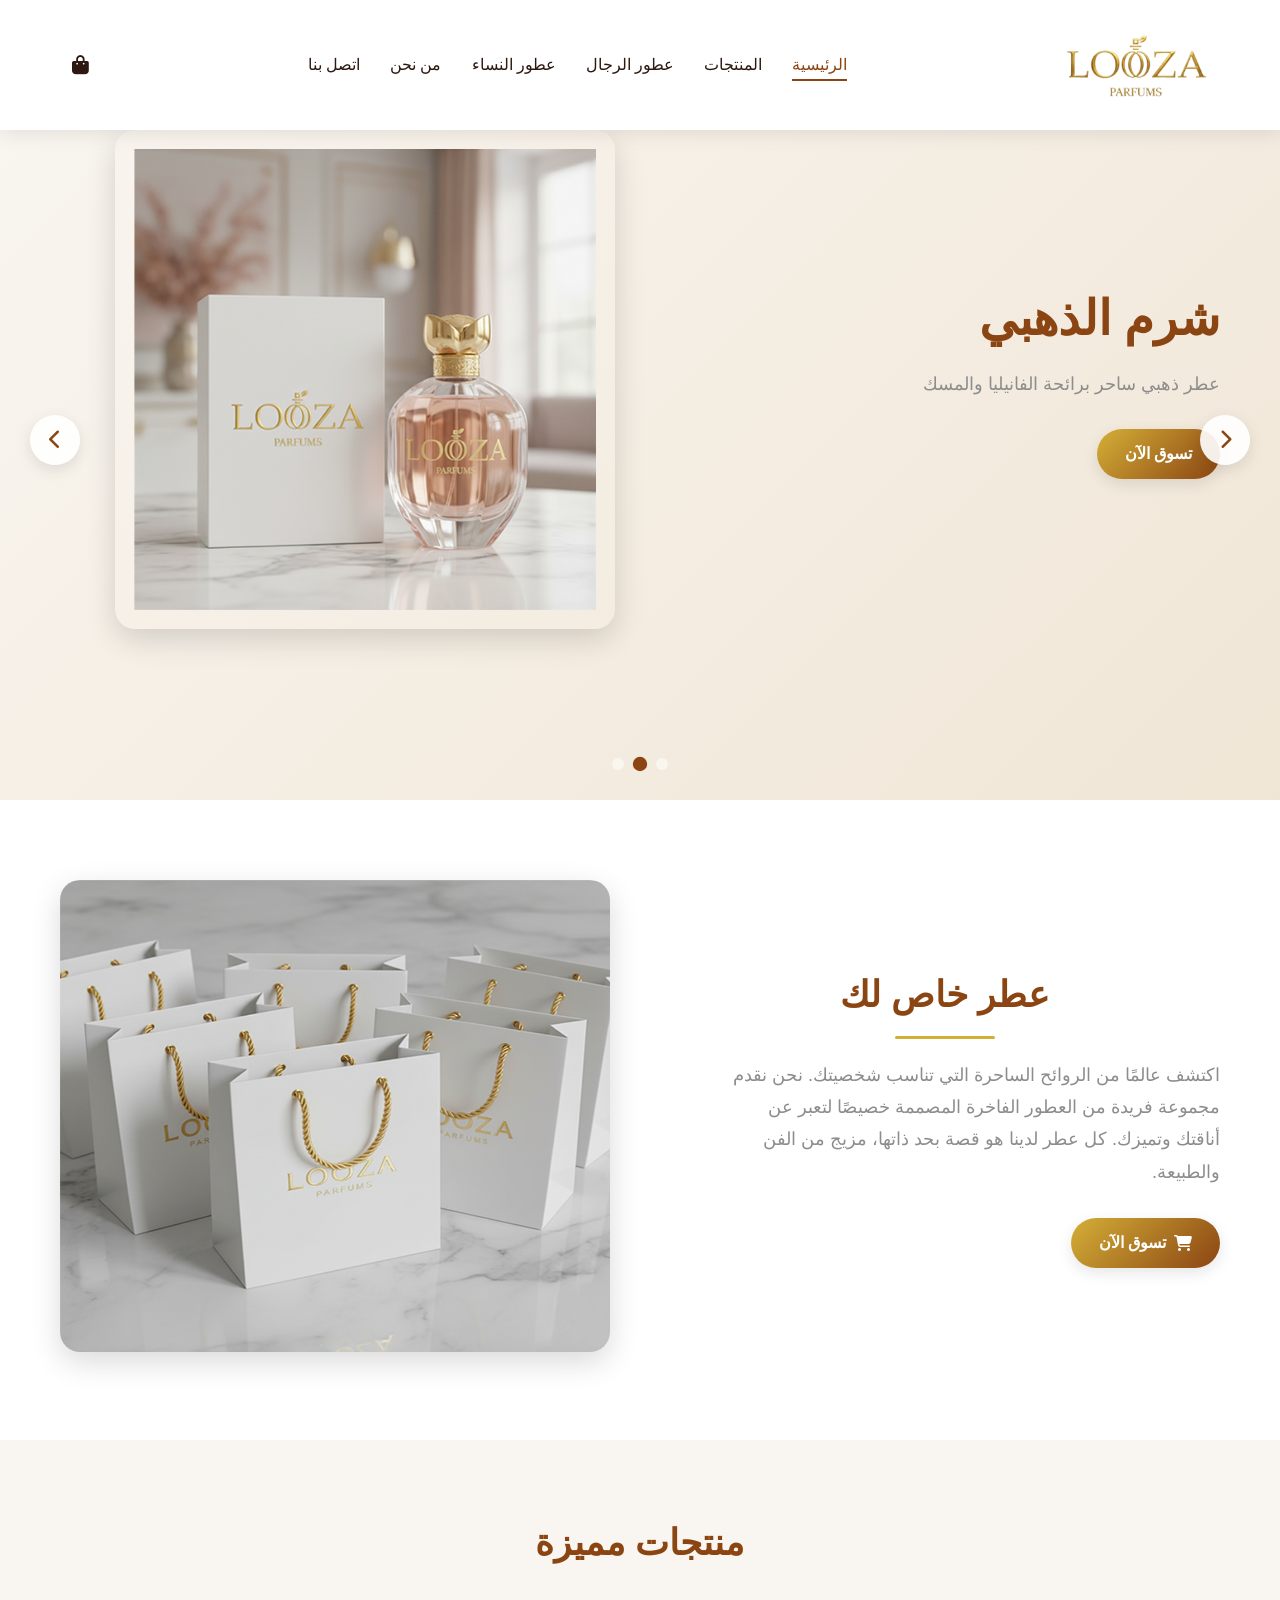
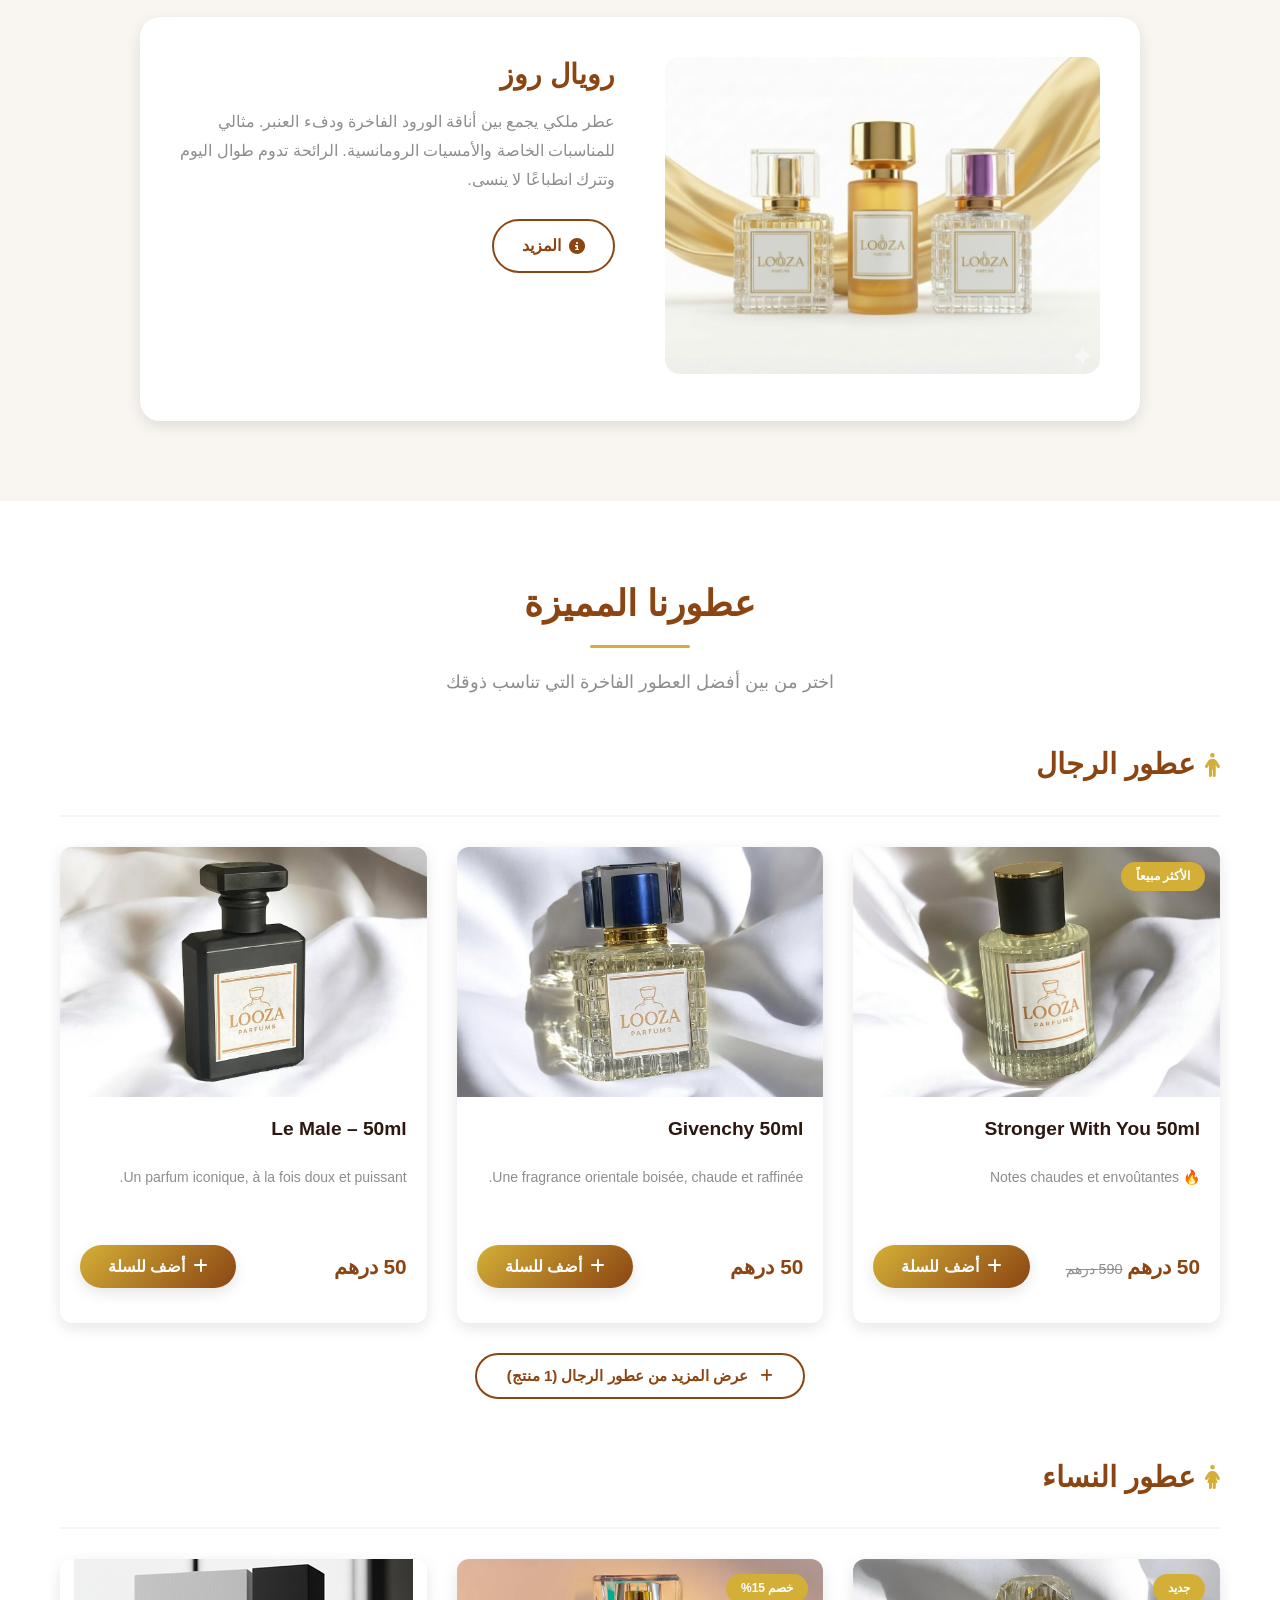
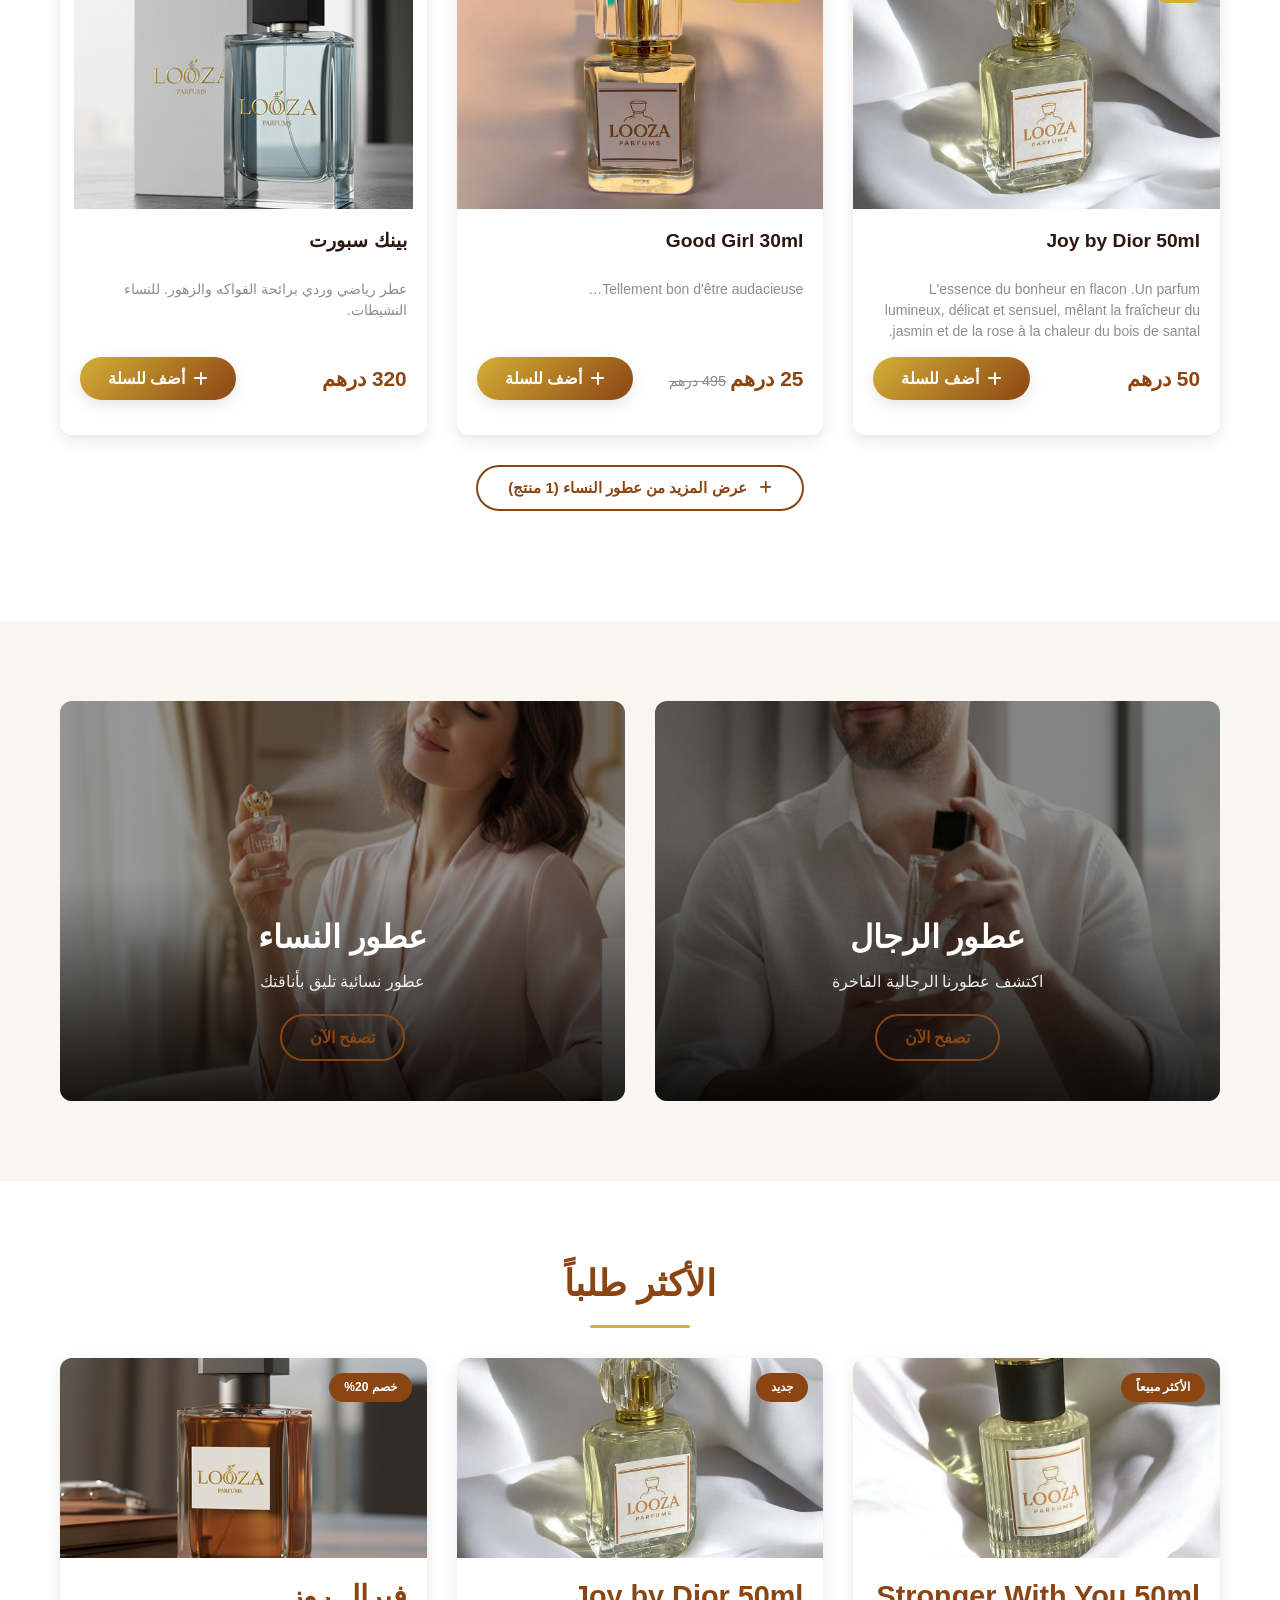
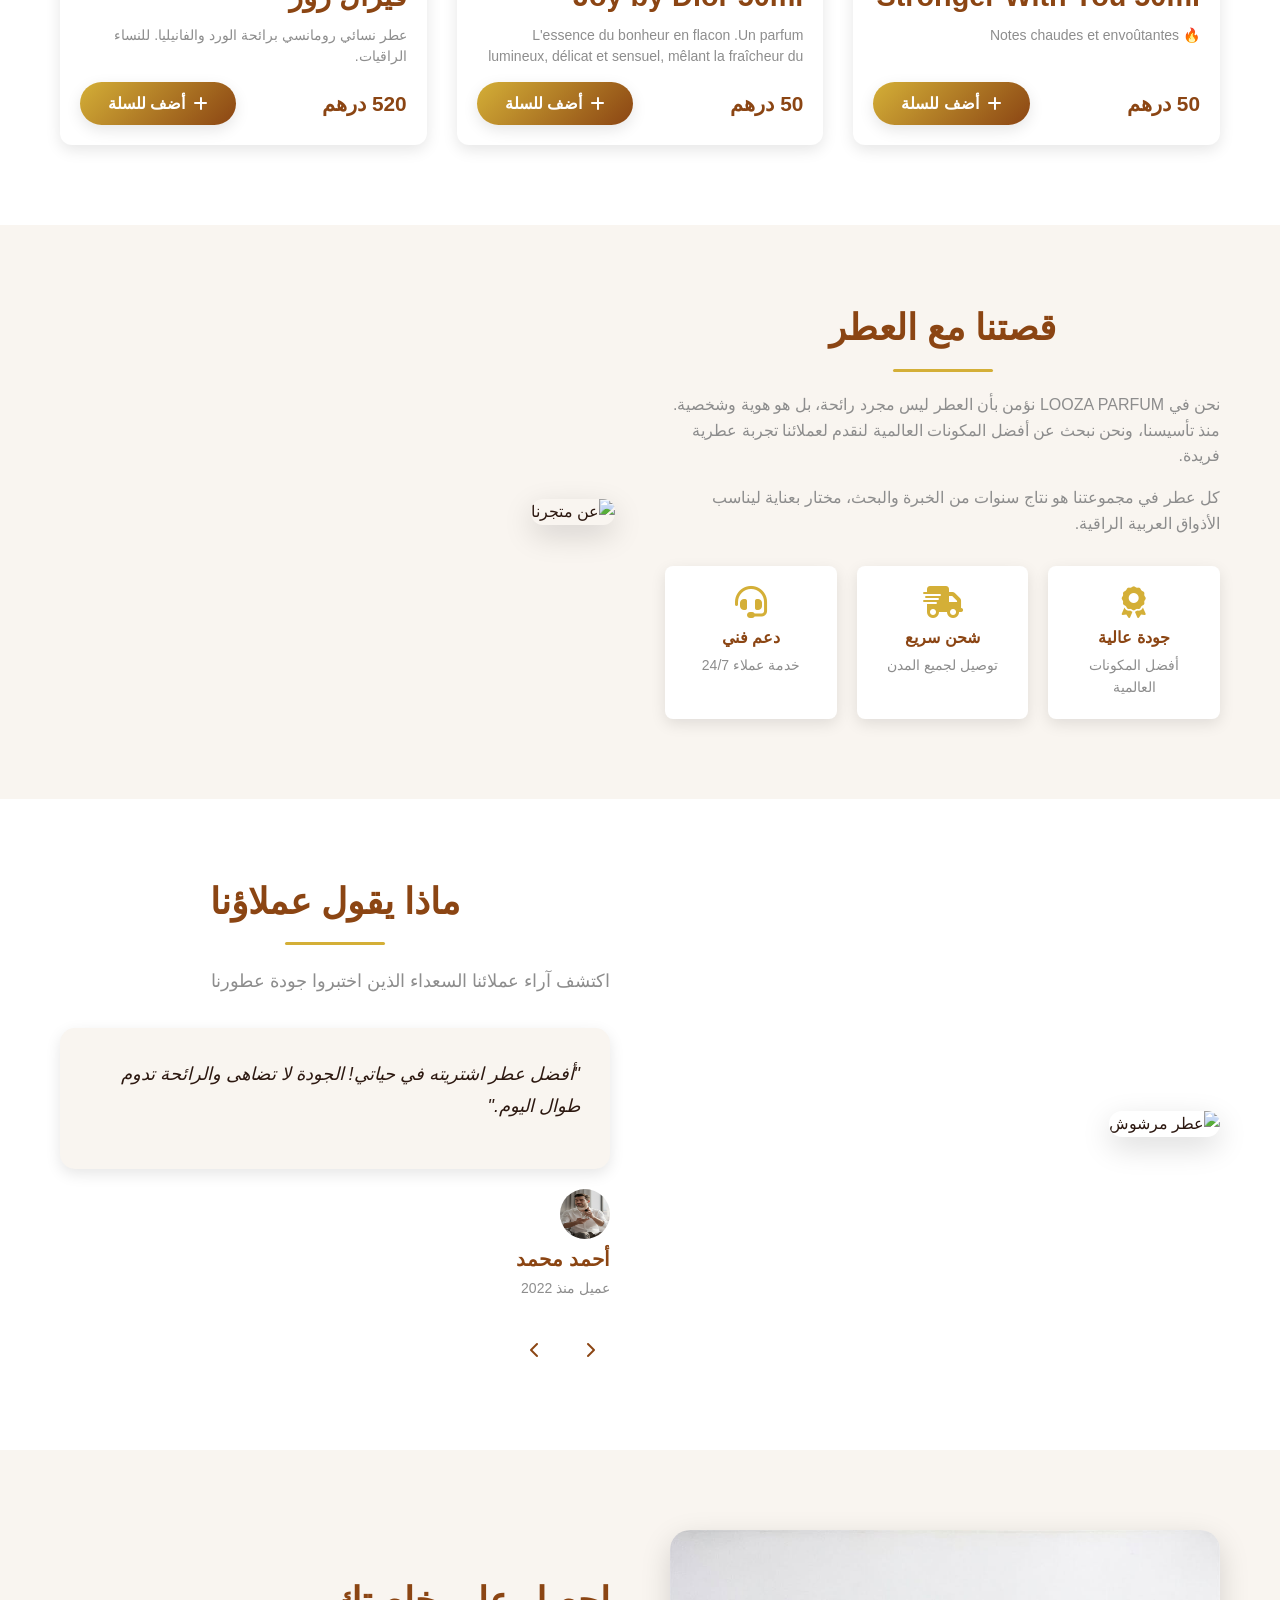
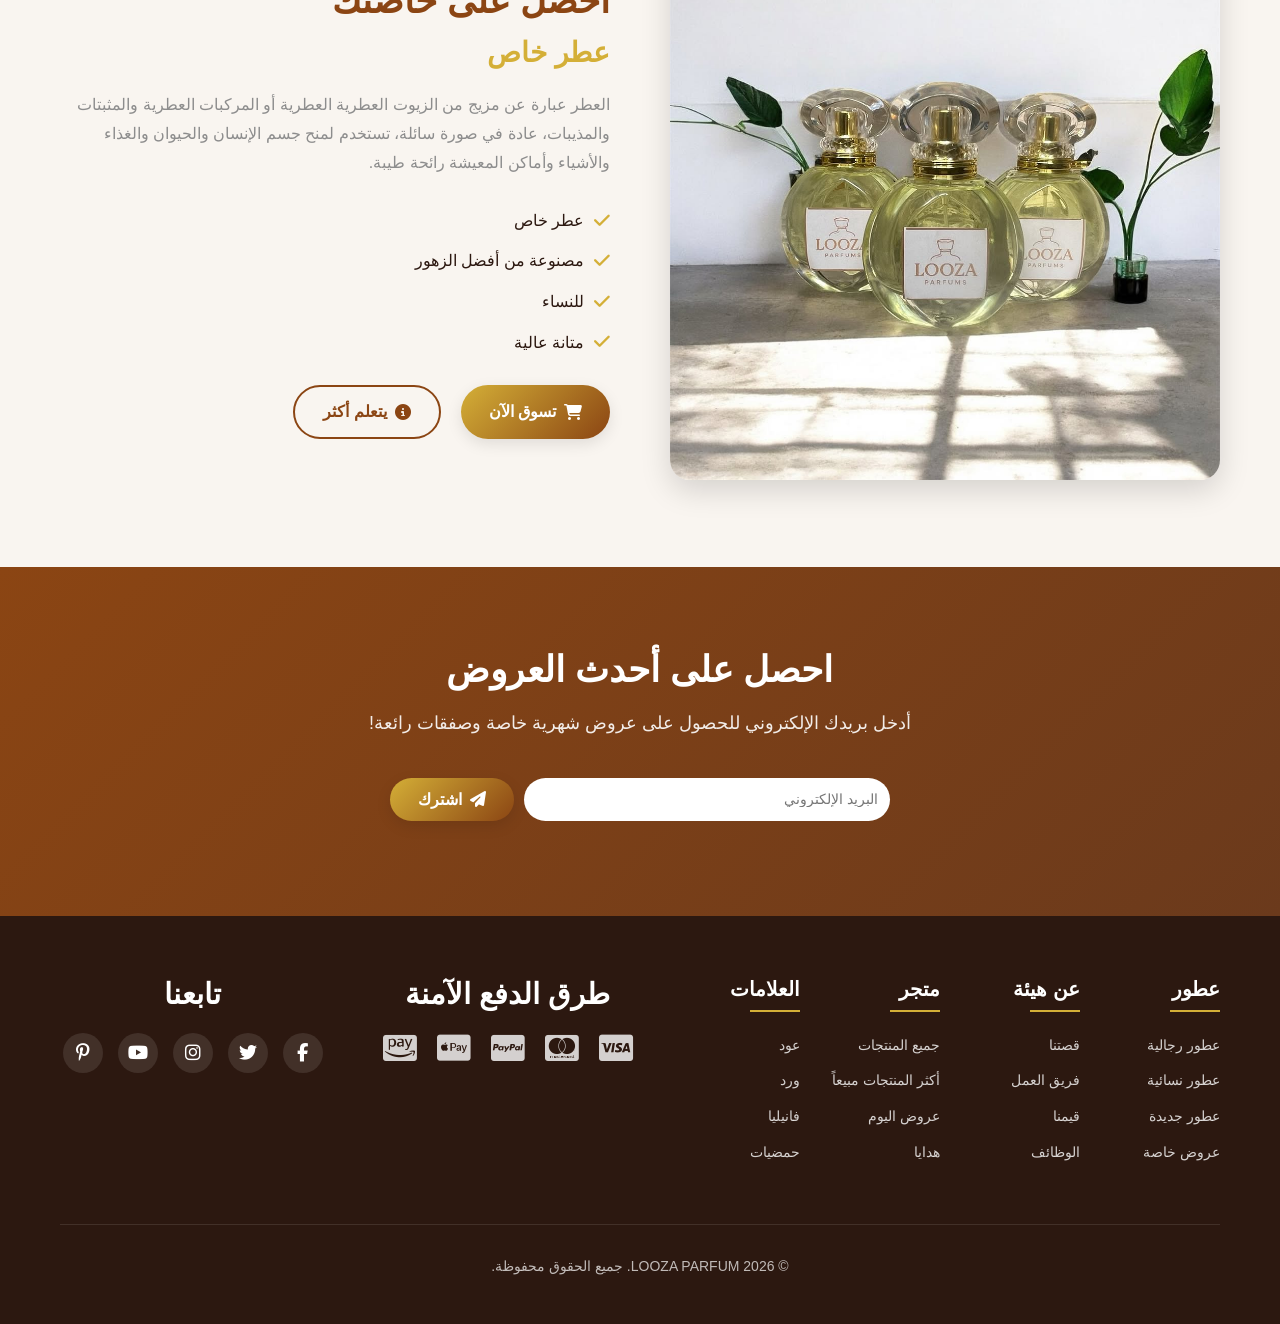
==== commit 4a6d8212: "fix hero slider mobile" ====
--- a/index.html
+++ b/index.html
@@ -896,65 +896,1798 @@
 
     </style>
 
+    <script type="text/javascript" src="https://cdn.jsdelivr.net/npm/@emailjs/browser@3/dist/email.min.js"></script>
+
+
+
+</head>
+
+
+
+<body>
+
+
+
+    <!-- Navigation Bar -->
+
+
+
+    <nav class="navbar">
+
+
+
+        <div class="container nav-container">
+
+
+
+            <!-- Logo -->
+
+
+
+            <div class="logo">
+
+
+
+                <!-- <a href="#home">
+
+
+
+                    <i class="fas fa-spa"></i>
+
+
+
+                    <span>LOOZA PARFUM</span>
+
+
+
+                </a> -->
+
+
+
+                <img src="img/logo_loza.png" style="width: 165px; height: auto;" alt="" srcset="">
+
+
+
+            </div>
+
+
+
+
+
+
+
+            <!-- Desktop Navigation Links -->
+
+
+
+            <ul class="nav-links">
+
+
+
+                <li><a href="#home" class="nav-link active">الرئيسية</a></li>
+
+
+
+                <li><a href="#products" class="nav-link">المنتجات</a></li>
+
+
+
+                <li><a href="#mensGrid" class="nav-link">عطور الرجال</a></li>
+
+
+
+                <li><a href="#womensGrid" class="nav-link">عطور النساء</a></li>
+
+
+
+
+
+                <li><a href="#about" class="nav-link">من نحن</a></li>
+
+
+
+                <li><a href="#contact" class="nav-link">اتصل بنا</a></li>
+
+
+
+            </ul>
+
+
+
+
+
+
+
+            <!-- Right Section -->
+
+
+
+            <div class="nav-right">
+
+
+
+
+                <!-- Cart Button -->
+
+
+
+                <button class="nav-icon cart-btn" id="cartBtn" aria-label="سلة التسوق">
+
+
+
+                    <i class="fas fa-shopping-bag"></i>
+
+
+
+                    <span class="cart-count" id="cartCount">0</span>
+
+
+
+                </button>
+
+
+
+
+
+
+
+                <!-- Mobile Menu Toggle -->
+
+
+
+                <button class="nav-icon menu-toggle" id="menuToggle" aria-label="قائمة التنقل">
+
+
+
+                    <i class="fas fa-bars"></i>
+
+
+
+                </button>
+
+
+
+            </div>
+
+
+
+        </div>
+
+
+
+    </nav>
+
+
+    <!-- Cart Modal -->
+
+
+
+    <div class="cart-modal" id="cartModal">
+
+        <div class="cart-container">
+
+            <div class="cart-header">
+
+
+
+                <h3><i class="fas fa-shopping-bag"></i> سلة التسوق</h3>
+
+
+
+                <button class="close-cart" id="closeCart">
+
+
+
+                    <i class="fas fa-times"></i>
+
+
+
+                </button>
+
+
+
+            </div>
+
+
+
+            <div class="cart-body">
+
+
+
+                <div class="cart-items" id="cartItems">
+
+
+
+                    <!-- Cart items will be loaded here dynamically -->
+
+
+
+                </div>
+
+
+
+                <div class="cart-summary">
+
+
+
+                    <div class="cart-total">
+
+
+
+                        <span>المجموع:</span>
+
+
+
+                        <span class="total-price" id="cartTotal">0.00 درهم</span>
+
+
+
+                    </div>
+
+
+
+                    <button class="btn btn-primary checkout-btn" id="checkoutBtn" type="button">
+
+
+
+                        <i class="fas fa-shopping-cart"></i>
+
+
+
+                        إتمام الطلب
+
+
+
+                    </button>
+
+
+
+                </div>
+
+
+
+            </div>
+
+
+
+        </div>
+
+
+
+    </div>
+
+
+
+
+
+
+
+    <!-- Checkout Modal -->
+
+
+
+    <div class="checkout-modal" id="checkoutModal">
+
+
+
+        <div class="checkout-container">
+
+
+
+            <div class="checkout-header">
+
+
+
+                <h3><i class="fas fa-clipboard-check"></i> إتمام الطلب</h3>
+
+
+
+                <button class="close-checkout" id="closeCheckout">
+
+
+
+                    <i class="fas fa-times"></i>
+
+
+
+                </button>
+
+
+
+            </div>
+
+
+
+            <form class="checkout-form" id="checkoutForm">
+
+
+
+                <div class="form-group">
+
+
+
+                    <label for="fullName"><i class="fas fa-user"></i> الاسم الكامل *</label>
+
+
+
+                    <input type="text" id="fullName" required placeholder="أدخل اسمك الكامل">
+
+
+
+                </div>
+
+
+
+                
+
+
+
+                <div class="form-group">
+
+
+
+                    <label for="phoneNumber"><i class="fas fa-phone"></i> رقم الهاتف *</label>
+
+
+
+                    <input type="tel" id="phoneNumber" required placeholder="أدخل رقم هاتفك">
+
+
+
+                </div>
+
+
+
+                
+
+
+
+                <div class="form-group">
+
+
+
+                    <label for="city"><i class="fas fa-city"></i> المدينة *</label>
+
+
+
+                    <input type="text" id="city" required placeholder="أدخل مدينتك">
+
+
+
+                </div>
+
+
+
+                
+
+
+
+                <div class="form-group">
+
+
+
+                    <label for="address"><i class="fas fa-map-marker-alt"></i> العنوان (اختياري)</label>
+
+
+
+                    <textarea id="address" placeholder="أدخل عنوانك التفصيلي"></textarea>
+
+
+
+                </div>
+
+
+
+                
+
+
+
+                <div class="form-group">
+
+
+
+                    <label>ملاحظات إضافية (اختياري)</label>
+
+
+
+                    <textarea id="notes" placeholder="أي ملاحظات إضافية للطلب"></textarea>
+
+
+
+                </div>
+
+
+
+                
+
+
+
+                <div class="form-actions">
+
+
+
+                    <button type="button" class="btn btn-outline" id="backToCart">
+
+
+
+                        <i class="fas fa-arrow-right"></i>
+
+
+
+                        العودة للسلة
+
+
+
+                    </button>
+
+
+
+                    <button type="submit" class="btn btn-primary" id="submitOrderBtn">
+
+
+
+                    <i class="fas fa-envelope"></i>
+
+
+
+                     إرسال الطلب عبر البريد
+
+
+
+                    </button>
+
+
+
+                </div>
+
+
+
+            </form>
+
+
+
+        </div>
+
+
+
+    </div>
+
+
+
+
+
+
+
+    <!-- Hero Slider -->
+
+
+
+    <section class="hero-slider" id="home">
+
+
+
+        <!-- Slide 1 -->
+
+
+
+        <div class="slide active">
+
+
+
+            <div class="container">
+
+
+
+                <div class="slide-content">
+
+
+
+                    <div class="slide-text">
+
+
+
+                        <h1 class="slide-title">رويال روز</h1>
+
+
+
+                        <p class="slide-desc">عطر ملكي يجمع بين أناقة الورود الفاخرة ودفء العنبر</p>
+
+
+
+                        <a href="#products" class="btn btn-primary" type="button">تسوق الآن</a>
+
+
+
+                    </div>
+
+
+
+                    <div class="slide-image">
+
+
+
+                        <img src="img/ar5.png">
+
+
+
+                    </div>
+
+
+
+                </div>
+
+
+
+            </div>
+
+
+
+        </div>
+
+
+
+        
+
+
+
+        <!-- Slide 2 -->
+
+
+
+        <div class="slide">
+
+
+
+            <div class="container">
+
+
+
+                <div class="slide-content">
+
+
+
+                    <div class="slide-text">
+
+
+
+                        <h1 class="slide-title">شرم الذهبي</h1>
+
+
+
+                        <p class="slide-desc">عطر ذهبي ساحر برائحة الفانيليا والمسك</p>
+
+
+
+                        <a href="#products" class="btn btn-primary" type="button">تسوق الآن</a>
+
+
+
+                    </div>
+
+
+
+                    <div class="slide-image">
+
+
+
+                        <img src="img/ar3.png" alt="شرم الذهبي">
+
+
+
+                    </div>
+
+
+
+                </div>
+
+
+
+            </div>
+
+
+
+        </div>
+
+
+
+        
+
+
+
+        <!-- Slide 3 -->
+
+
+
+        <div class="slide">
+
+
+
+            <div class="container">
+
+
+
+                <div class="slide-content">
+
+
+
+                    <div class="slide-text">
+
+
+
+                        <h1 class="slide-title">كول ريد</h1>
+
+
+
+                        <p class="slide-desc">عطر أحمر مكثف برائحة التوابل والخشب</p>
+
+
+
+                        <a href="#products" class="btn btn-primary" type="button">تسوق الآن</a>
+
+
+
+                    </div>
+
+
+
+                    <div class="slide-image">
+
+
+
+                        <img src="img/ar4.png" alt="كول ريد">
+
+
+
+                    </div>
+
+
+
+                </div>
+
+
+
+            </div>
+
+
+
+        </div>
+
+
+
+        
+
+
+
+        <!-- Slider Controls -->
+
+
+
+        <button class="slider-btn prev-btn" type="button">
+
+
+
+            <i class="fas fa-chevron-right"></i>
+
+
+
+        </button>
+
+
+
+        <button class="slider-btn next-btn" type="button">
+
+
+
+            <i class="fas fa-chevron-left"></i>
+
+
+
+        </button>
+
+
+
+        
+
+
+
+        <!-- Slider Dots -->
+
+
+
+        <div class="slider-dots">
+
+
+
+            <span class="dot active" data-index="0"></span>
+
+
+
+            <span class="dot" data-index="1"></span>
+
+
+
+            <span class="dot" data-index="2"></span>
+
+
+
+        </div>
+
+
+
+    </section>
+
+
+
+
+
+
+
+    <!-- Two Column Section -->
+
+
+
+    <section class="two-column-section">
+
+
+
+        <div class="container">
+
+
+
+            <div class="two-column-inner">
+
+
+
+                <div class="column-text">
+
+
+
+                    <h2 class="section-title">عطر خاص لك</h2>
+
+
+
+                    <p class="section-desc">
+
+
+
+                        اكتشف عالمًا من الروائح الساحرة التي تناسب شخصيتك. نحن نقدم مجموعة فريدة من العطور الفاخرة المصممة خصيصًا لتعبر عن أناقتك وتميزك. كل عطر لدينا هو قصة بحد ذاتها، مزيج من الفن والطبيعة.
+
+
+
+                    </p>
+
+
+
+                    <a href="#products" class="btn btn-primary" type="button">
+
+
+
+                        <i class="fas fa-shopping-cart"></i>
+
+
+
+                        تسوق الآن
+
+
+
+                    </a>
+
+
+
+                </div>
+
+
+
+                <div class="column-image">
+
+
+
+                    <img src="img/sac.png" alt="عطر خاص">
+
+
+
+                </div>
+
+
+
+            </div>
+
+
+
+        </div>
+
+
+
+    </section>
+
+
+
+
+
+
+
+    <!-- Product Highlight -->
+
+
+
+    <section class="product-highlight">
+
+
+
+        <div class="container">
+
+
+
+            <h2 class="center-title">منتجات مميزة</h2>
+
+
+
+            
+
+
+
+            <div class="highlight-box">
+
+
+
+                <div class="highlight-image">
+
+
+
+                    <img src="img/pack (2).jpg" alt="رويال روز">
+
+
+
+                </div>
+
+
+
+                <div class="highlight-content">
+
+
+
+                    <h3 class="product-name">رويال روز</h3>
+
+
+
+                    <p class="product-desc">
+
+
+
+                        عطر ملكي يجمع بين أناقة الورود الفاخرة ودفء العنبر. مثالي للمناسبات الخاصة والأمسيات الرومانسية. الرائحة تدوم طوال اليوم وتترك انطباعًا لا ينسى.
+
+
+
+                    </p>
+
+
+
+                    <a href="#products" class="btn btn-outline" type="button">
+
+
+
+                        <i class="fas fa-info-circle"></i>
+
+
+
+                        المزيد
+
+
+
+                    </a>
+
+
+
+                </div>
+
+
+
+            </div>
+
+
+
+        </div>
+
+
+
+    </section>
+
+
+
+
+
+
+
+    <!-- Products Section -->
+
+
+
+<section class="products-section" id="products">
+
+
+
+    <div class="container">
+
+
+
+        <h2 class="section-title">عطورنا المميزة</h2>
+
+
+
+        <p class="section-subtitle">اختر من بين أفضل العطور الفاخرة التي تناسب ذوقك</p>
+
+
+
+        
+
+
+
+        <!-- قسم عطور الرجال -->
+
+
+
+        <div class="category-section">
+
+
+
+            <div class="category-header">
+
+
+
+                <h3 class="category-title">
+
+
+
+                    <i class="fas fa-male"></i>
+
+
+
+                    عطور الرجال
+
+
+
+                </h3>
+
+
+
+                
+
+
+
+            </div>
+
+
+
+            
+
+
+
+            <div class="products-grid" id="mensGrid">
+
+
+
+                <!-- عطور الرجال ستظهر هنا -->
+
+
+
+            </div>
+
+
+
+        </div>
+
+
+
+        
+
+
+
+        <!-- قسم عطور النساء -->
+
+
+
+        <div class="category-section">
+
+
+
+            <div class="category-header">
+
+
+
+                <h3 class="category-title">
+
+
+
+                    <i class="fas fa-female"></i>
+
+
+
+                    عطور النساء
+
+
+
+                </h3>
+
+
+
+                
+
+
+
+            </div>
+
+
+
+            
+
+
+
+            <div class="products-grid" id="womensGrid">
+
+
+
+                <!-- عطور النساء ستظهر هنا -->
+
+
+
+            </div>
+
+
+
+        </div>
+
+
+
+
+
+
+
+    </div>
+
+
+
+</section>
+
+
+
+
+    <!-- Categories Section -->
+
+
+
+    <section class="categories-section">
+
+
+
+        <div class="container">
+
+
+
+            <div class="categories-grid">
+
+
+
+                <div class="category-card men-category" id="men">
+
+
+
+                    <div class="category-overlay">
+
+
+
+                        <h3>عطور الرجال</h3>
+
+
+
+                        <p>اكتشف عطورنا الرجالية الفاخرة</p>
+
+
+
+                        <button class="btn btn-outline category-btn" data-category="men" type="button" onclick="location.href='#mensGrid'"  >
+
+
+
+                            تصفح الآن
+
+
+
+                        </button>
+
+
+
+                    </div>
+
+
+
+                </div>
+
+
+
+                
+
+
+
+                <div class="category-card women-category" id="women">
+
+
+
+                    <div class="category-overlay">
+
+
+
+                        <h3>عطور النساء</h3>
+
+
+
+                        <p>عطور نسائية تليق بأناقتك</p>
+
+
+
+                        <button class="btn btn-outline category-btn" data-category="women" type="button"  onclick="location.href='#womensGrid'">
+
+
+
+                            تصفح الآن
+
+
+
+                        </button>
+
+
+
+                    </div>
+
+
+
+                </div>
+
+
+
+            </div>
+
+
+
+        </div>
+
+
+
+    </section>
+
+
+
+
+
+
+
+    <!-- Featured Products -->
+
+
+
+    <section class="featured-section">
+
+
+
+        <div class="container">
+
+
+
+            <h2 class="section-title">الأكثر طلباً</h2>
+
+
+
+            
+
+
+
+            <div class="featured-grid">
+
+
+
+                <!-- Featured products will be loaded dynamically -->
+
+
+
+            </div>
+
+
+
+        </div>
+
+
+
+    </section>
+
+
+
+
+
+
+
+    <!-- About Section -->
+
+
+
+    <section class="about-section" id="about">
+
+
+
+        <div class="container">
+
+
+
+            <div class="about-content">
+
+
+
+                <div class="about-text">
+
+
+
+                    <h2 class="section-title">قصتنا مع العطر</h2>
+
+
+
+                    <p>نحن في LOOZA PARFUM نؤمن بأن العطر ليس مجرد رائحة، بل هو هوية وشخصية. منذ تأسيسنا، ونحن نبحث عن أفضل المكونات العالمية لنقدم لعملائنا تجربة عطرية فريدة.</p>
+
+
+
+                    <p>كل عطر في مجموعتنا هو نتاج سنوات من الخبرة والبحث، مختار بعناية ليناسب الأذواق العربية الراقية.</p>
+
+
+
+                    <div class="features">
+
+
+
+                        <div class="feature">
+
+
+
+                            <i class="fas fa-award"></i>
+
+
+
+                            <h4>جودة عالية</h4>
+
+
+
+                            <p>أفضل المكونات العالمية</p>
+
+
+
+                        </div>
+
+
+
+                        <div class="feature">
+
+
+
+                            <i class="fas fa-shipping-fast"></i>
+
+
+
+                            <h4>شحن سريع</h4>
+
+
+
+                            <p>توصيل لجميع المدن</p>
+
+
+
+                        </div>
+
+
+
+                        <div class="feature">
+
+
+
+                            <i class="fas fa-headset"></i>
+
+
+
+                            <h4>دعم فني</h4>
+
+
+
+                            <p>خدمة عملاء 24/7</p>
+
+
+
+                        </div>
+
+
+
+                    </div>
+
+
+
+                </div>
+
+
+
+                <div class="about-image">
+
+
+
+                    <img src="img/b1.png" alt="عن متجرنا">
+
+
+
+                </div>
+
+
+
+            </div>
+
+
+
+        </div>
+
+
+
+    </section>
+
 
 
     
 
 
 
+    <!-- Review Section -->
+
+
+
+    <section class="review-section" id="contact">
+
+
+
+        <div class="container">
+
+
+
+            <div class="review-inner">
+
+
+
+                <div class="review-image">
+
+
+
+                    <img src="img/b2.png" alt="عطر مرشوش">
+
+
+
+                </div>
+
+
+
+
+
+
+
+                <div class="review-content">
+
+
+
+                    <h2 class="section-title">ماذا يقول عملاؤنا</h2>
+
+
+
+                    <p class="section-desc">اكتشف آراء عملائنا السعداء الذين اختبروا جودة عطورنا</p>
+
+
+
+
+
+
+
+                    <div class="review-slider" id="reviewSlider">
+
+
+
+                        <div class="review-slide active">
+
+
+
+                            <div class="review-text">
+
+
+
+                                <p>"أفضل عطر اشتريته في حياتي! الجودة لا تضاهى والرائحة تدوم طوال اليوم."</p>
+
+
+
+                            </div>
+
+
+
+                            <div class="review-author">
+
+
+
+                                <img src="img/mens.png" alt="" srcset=""  style="width: 50px; height: 50px; border-radius: 50%; ">
+
+
+
+                                <h4>أحمد محمد</h4>
+
+
+
+                                <p>عميل منذ 2022</p>
+
+
+
+                            </div>
+
+
+
+                        </div>
+
+
+
+
+
+
+
+                        <div class="review-slide">
+
+
+
+                            <div class="review-text">
+
+
+
+                                <p>"خدمة عملاء رائعة وشحن سريع. العطر يتجاوز التوقعات!"</p>
+
+
+
+                            </div>
+
+
+
+                            <div class="review-author">
+
+
+
+                                <img src="img/womens.png" alt="" srcset=""  style="width: 50px; height: 50px; border-radius: 50%;">
+
+
+
+                                <h4>سارة العلي</h4>
+
+
+
+                                <p>مصممة أزياء</p>
+
+
+
+                            </div>
+
+
+
+                        </div>
+
+
+
+
+
+
+
+                        <div class="review-slide">
+
+
+
+                            <div class="review-text">
+
+
+
+                                <p>"التغليف فاخر والعطر أصلي 100%. الرائحة تدوم طوال اليوم."</p>
+
+
+
+                            </div>
+
+
+
+                            <div class="review-author">
+
+
+
+                                <img src="img/mens.png" alt="" srcset=""  style="width: 50px; height: 50px; border-radius: 50%; ">
+
+
+
+                                <h4>خالد حسن</h4>
+
+
+
+                                <p>مدير تنفيذي</p>
+
+
+
+                            </div>
+
+
+
+                        </div>
+
+
+
+                    </div>
+
+
+
+
+
+
+
+                    <div class="review-controls">
+
+
+
+                        <button class="review-nav-btn prev-review-btn" type="button">
+
+
+
+                            <i class="fas fa-chevron-right"></i>
+
+
+
+                        </button>
+
+
+
+                        <button class="review-nav-btn next-review-btn" type="button">
+
+
+
+                            <i class="fas fa-chevron-left"></i>
+
+
+
+                        </button>
+
+
+
+                    </div>
+
+
+
+                </div>
+
+
+
+            </div>
+
+
+
+        </div>
+
+
+
+    </section>
+
+
+
+
+
+
+
+    <!-- Special Perfume Section -->
+
+
+
+    <section class="special-perfume">
+
+
+
+        <div class="container">
+
+
+
+            <div class="special-perfume-inner">
+
+
+
+                <div class="special-perfume-image">
+
+
+
+                    <img src="img/par.jpg" alt="عطر خاص">
+
+
+
+                </div>
+
+
+
+                
+
+
+
+                <div class="special-perfume-content">
+
+
+
+                    <h2 class="special-title">احصل على خاصتك</h2>
+
+
+
+                    <h3 class="special-subtitle">عطر خاص</h3>
+
+
+
+                    <p class="special-desc">
+
+
+
+                        العطر عبارة عن مزيج من الزيوت العطرية العطرية أو المركبات العطرية والمثبتات والمذيبات، عادة في صورة سائلة، تستخدم لمنح جسم الإنسان والحيوان والغذاء والأشياء وأماكن المعيشة رائحة طيبة.
+
+
+
+                    </p>
+
+
+
+                    
+
+
+
+                    <ul class="special-features">
+
+
+
+                        <li><i class="fas fa-check"></i> عطر خاص</li>
+
+
+
+                        <li><i class="fas fa-check"></i> مصنوعة من أفضل الزهور</li>
+
+
+
+                        <li><i class="fas fa-check"></i> للنساء</li>
+
+
+
+                        <li><i class="fas fa-check"></i> متانة عالية</li>
+
+
+
+                    </ul>
+
+
+
+                    
+
+
+
+                    <div class="special-buttons">
+
+
+
+                        <a href="#products" class="btn btn-primary" type="button">
+
+
+
+                            <i class="fas fa-shopping-cart"></i>
+
+
+
+                            تسوق الآن
+
+
+
+                        </a>
+
+
+
+                        <a href="#about" class="btn btn-outline" type="button">
+
+
+
+                            <i class="fas fa-info-circle"></i>
+
+
+
+                            يتعلم أكثر
+
+
+
+                        </a>
+
+
+
+                    </div>
+
+
+
+                </div>
+
+
+
+            </div>
+
+
+
+        </div>
+
+
+
+    </section>
+
+
+
     
 
 
 
-    <script type="text/javascript" src="https://cdn.jsdelivr.net/npm/@emailjs/browser@3/dist/email.min.js"></script>
-
-
-
-</head>
-
-
-
-<body>
-
-
-
-    <!-- Navigation Bar -->
-
-
-
-    <nav class="navbar">
-
-
-
-        <div class="container nav-container">
-
-
-
-            <!-- Logo -->
-
-
-
-            <div class="logo">
-
-
-
-                <!-- <a href="#home">
-
-
-
-                    <i class="fas fa-spa"></i>
-
-
-
-                    <span>LOOZA PARFUM</span>
-
-
-
-                </a> -->
-
-
-
-                <img src="img/logo_loza.png" style="width: 165px; height: auto;" alt="" srcset="">
+    <!-- Email Offer Banner -->
+
+
+
+    <section class="email-offer">
+
+
+
+        <div class="container">
+
+
+
+            <div class="email-offer-inner">
+
+
+
+                <h2 class="email-title">احصل على أحدث العروض</h2>
+
+
+
+                <p class="email-desc">أدخل بريدك الإلكتروني للحصول على عروض شهرية خاصة وصفقات رائعة!</p>
+
+
+
+                
+
+
+
+                <form class="email-form" id="emailForm">
+
+
+
+                    <div class="form-group">
+
+
+
+                        <input type="email" placeholder="البريد الإلكتروني" required>
+
+
+
+                        <button type="submit" class="btn btn-primary">
+
+
+
+                            <i class="fas fa-paper-plane"></i>
+
+
+
+                            اشترك
+
+
+
+                        </button>
+
+
+
+                    </div>
+
+
+
+                    <p class="form-message" id="formMessage"></p>
+
+
+
+                </form>
 
 
 
@@ -962,98 +2695,347 @@
 
 
 
-
-
-
-
-            <!-- Desktop Navigation Links -->
-
-
-
-            <ul class="nav-links">
-
-
-
-                <li><a href="#home" class="nav-link active">الرئيسية</a></li>
-
-
-
-                <li><a href="#products" class="nav-link">المنتجات</a></li>
-
-
-
-                <li><a href="#mensGrid" class="nav-link">عطور الرجال</a></li>
-
-
-
-                <li><a href="#womensGrid" class="nav-link">عطور النساء</a></li>
-
-
-
-
-
-                <li><a href="#about" class="nav-link">من نحن</a></li>
-
-
-
-                <li><a href="#contact" class="nav-link">اتصل بنا</a></li>
-
-
-
-            </ul>
-
-
-
-
-
-
-
-            <!-- Right Section -->
-
-
-
-            <div class="nav-right">
-
-
-
-
-                <!-- Cart Button -->
-
-
-
-                <button class="nav-icon cart-btn" id="cartBtn" aria-label="سلة التسوق">
-
-
-
-                    <i class="fas fa-shopping-bag"></i>
-
-
-
-                    <span class="cart-count" id="cartCount">0</span>
-
-
-
-                </button>
-
-
-
-
-
-
-
-                <!-- Mobile Menu Toggle -->
-
-
-
-                <button class="nav-icon menu-toggle" id="menuToggle" aria-label="قائمة التنقل">
-
-
-
-                    <i class="fas fa-bars"></i>
-
-
-
-                </button>
+        </div>
+
+
+
+    </section>
+
+
+
+
+
+
+
+    
+
+
+
+    <!-- Custom Alert -->
+
+
+
+<div id="customConfirm" class="confirm-overlay">
+
+
+
+    <div class="confirm-box">
+
+
+
+        <p class="confirm-message">هل تريد إرسال الطلب الآن؟</p>
+
+
+
+
+
+
+
+        <div class="confirm-actions">
+
+
+
+            <button id="confirmYes" class="btn-yes">نعم</button>
+
+
+
+            <button id="confirmNo" class="btn-no">إلغاء</button>
+
+
+
+        </div>
+
+
+
+    </div>
+
+
+
+</div>
+
+
+
+
+
+
+
+    <!-- Footer -->
+
+
+
+    <footer class="footer">
+
+
+
+        <div class="container">
+
+
+
+            <div class="footer-content">
+
+
+
+                <!-- Links Section -->
+
+
+
+                <div class="footer-links">
+
+
+
+                    <div class="link-column">
+
+
+
+                        <h3 class="footer-title">عطور</h3>
+
+
+
+                        <ul>
+
+
+
+                            <li><a href="#products">عطور رجالية</a></li>
+
+
+
+                            <li><a href="#products">عطور نسائية</a></li>
+
+
+
+                            <li><a href="#products">عطور جديدة</a></li>
+
+
+
+                            <li><a href="#products">عروض خاصة</a></li>
+
+
+
+                        </ul>
+
+
+
+                    </div>
+
+
+
+                    
+
+
+
+                    <div class="link-column">
+
+
+
+                        <h3 class="footer-title">عن هيئة</h3>
+
+
+
+                        <ul>
+
+
+
+                            <li><a href="#about">قصتنا</a></li>
+
+
+
+                            <li><a href="#about">فريق العمل</a></li>
+
+
+
+                            <li><a href="#about">قيمنا</a></li>
+
+
+
+                            <li><a href="#about">الوظائف</a></li>
+
+
+
+                        </ul>
+
+
+
+                    </div>
+
+
+
+                    
+
+
+
+                    <div class="link-column">
+
+
+
+                        <h3 class="footer-title">متجر</h3>
+
+
+
+                        <ul>
+
+
+
+                            <li><a href="#products">جميع المنتجات</a></li>
+
+
+
+                            <li><a href="#products">أكثر المنتجات مبيعاً</a></li>
+
+
+
+                            <li><a href="#products">عروض اليوم</a></li>
+
+
+
+                            <li><a href="#products">هدايا</a></li>
+
+
+
+                        </ul>
+
+
+
+                    </div>
+
+
+
+                    
+
+
+
+                    <div class="link-column">
+
+
+
+                        <h3 class="footer-title">العلامات</h3>
+
+
+
+                        <ul>
+
+
+
+                            <li><a href="#products">عود</a></li>
+
+
+
+                            <li><a href="#products">ورد</a></li>
+
+
+
+                            <li><a href="#products">فانيليا</a></li>
+
+
+
+                            <li><a href="#products">حمضيات</a></li>
+
+
+
+                        </ul>
+
+
+
+                    </div>
+
+
+
+                </div>
+
+
+
+                
+
+
+
+                <!-- Payment Methods -->
+
+
+
+                <div class="payment-methods">
+
+
+
+                    <h3 class="payment-title">طرق الدفع الآمنة</h3>
+
+
+
+                    <div class="payment-icons">
+
+
+
+                        <i class="fab fa-cc-visa" title="Visa"></i>
+
+
+
+                        <i class="fab fa-cc-mastercard" title="MasterCard"></i>
+
+
+
+                        <i class="fab fa-cc-paypal" title="PayPal"></i>
+
+
+
+                        <i class="fab fa-cc-apple-pay" title="Apple Pay"></i>
+
+
+
+                        <i class="fab fa-cc-amazon-pay" title="Amazon Pay"></i>
+
+
+
+                    </div>
+
+
+
+                </div>
+
+
+
+                
+
+
+
+                <!-- Social Media -->
+
+
+
+                <div class="social-media">
+
+
+
+                    <h3 class="social-title">تابعنا</h3>
+
+
+
+                    <div class="social-icons">
+
+
+
+                        <a href="#" type="button"><i class="fab fa-facebook-f"></i></a>
+
+
+
+                        <a href="#" type="button"><i class="fab fa-twitter"></i></a>
+
+
+
+                        <a href="#" type="button"><i class="fab fa-instagram"></i></a>
+
+
+
+                        <a href="#" type="button"><i class="fab fa-youtube"></i></a>
+
+
+
+                        <a href="#" type="button"><i class="fab fa-pinterest-p"></i></a>
+
+
+
+                    </div>
+
+
+
+                </div>
 
 
 
@@ -1061,2039 +3043,38 @@
 
 
 
+            
+
+
+
+            <!-- Copyright -->
+
+
+
+            <div class="footer-bottom">
+
+
+
+                <p class="copyright">
+
+
+
+                    © <span id="currentYear">2024</span> LOOZA PARFUM. جميع الحقوق محفوظة.
+
+
+
+                </p>
+
+
+
+            </div>
+
+
+
         </div>
 
 
 
-    </nav>
-
-
-
-
-
-
-
-    <!-- Cart Modal -->
-
-
-
-    <div class="cart-modal" id="cartModal">
-
-
-
-        <div class="cart-container">
-
-
-
-            <div class="cart-header">
-
-
-
-                <h3><i class="fas fa-shopping-bag"></i> سلة التسوق</h3>
-
-
-
-                <button class="close-cart" id="closeCart">
-
-
-
-                    <i class="fas fa-times"></i>
-
-
-
-                </button>
-
-
-
-            </div>
-
-
-
-            <div class="cart-body">
-
-
-
-                <div class="cart-items" id="cartItems">
-
-
-
-                    <!-- Cart items will be loaded here dynamically -->
-
-
-
-                </div>
-
-
-
-                <div class="cart-summary">
-
-
-
-                    <div class="cart-total">
-
-
-
-                        <span>المجموع:</span>
-
-
-
-                        <span class="total-price" id="cartTotal">0.00 درهم</span>
-
-
-
-                    </div>
-
-
-
-                    <button class="btn btn-primary checkout-btn" id="checkoutBtn" type="button">
-
-
-
-                        <i class="fas fa-shopping-cart"></i>
-
-
-
-                        إتمام الطلب
-
-
-
-                    </button>
-
-
-
-                </div>
-
-
-
-            </div>
-
-
-
-        </div>
-
-
-
-    </div>
-
-
-
-
-
-
-
-    <!-- Checkout Modal -->
-
-
-
-    <div class="checkout-modal" id="checkoutModal">
-
-
-
-        <div class="checkout-container">
-
-
-
-            <div class="checkout-header">
-
-
-
-                <h3><i class="fas fa-clipboard-check"></i> إتمام الطلب</h3>
-
-
-
-                <button class="close-checkout" id="closeCheckout">
-
-
-
-                    <i class="fas fa-times"></i>
-
-
-
-                </button>
-
-
-
-            </div>
-
-
-
-            <form class="checkout-form" id="checkoutForm">
-
-
-
-                <div class="form-group">
-
-
-
-                    <label for="fullName"><i class="fas fa-user"></i> الاسم الكامل *</label>
-
-
-
-                    <input type="text" id="fullName" required placeholder="أدخل اسمك الكامل">
-
-
-
-                </div>
-
-
-
-                
-
-
-
-                <div class="form-group">
-
-
-
-                    <label for="phoneNumber"><i class="fas fa-phone"></i> رقم الهاتف *</label>
-
-
-
-                    <input type="tel" id="phoneNumber" required placeholder="أدخل رقم هاتفك">
-
-
-
-                </div>
-
-
-
-                
-
-
-
-                <div class="form-group">
-
-
-
-                    <label for="city"><i class="fas fa-city"></i> المدينة *</label>
-
-
-
-                    <input type="text" id="city" required placeholder="أدخل مدينتك">
-
-
-
-                </div>
-
-
-
-                
-
-
-
-                <div class="form-group">
-
-
-
-                    <label for="address"><i class="fas fa-map-marker-alt"></i> العنوان (اختياري)</label>
-
-
-
-                    <textarea id="address" placeholder="أدخل عنوانك التفصيلي"></textarea>
-
-
-
-                </div>
-
-
-
-                
-
-
-
-                <div class="form-group">
-
-
-
-                    <label>ملاحظات إضافية (اختياري)</label>
-
-
-
-                    <textarea id="notes" placeholder="أي ملاحظات إضافية للطلب"></textarea>
-
-
-
-                </div>
-
-
-
-                
-
-
-
-                <div class="form-actions">
-
-
-
-                    <button type="button" class="btn btn-outline" id="backToCart">
-
-
-
-                        <i class="fas fa-arrow-right"></i>
-
-
-
-                        العودة للسلة
-
-
-
-                    </button>
-
-
-
-                    <button type="submit" class="btn btn-primary" id="submitOrderBtn">
-
-
-
-                    <i class="fas fa-envelope"></i>
-
-
-
-                     إرسال الطلب عبر البريد
-
-
-
-                    </button>
-
-
-
-                </div>
-
-
-
-            </form>
-
-
-
-        </div>
-
-
-
-    </div>
-
-
-
-
-
-
-
-    <!-- Hero Slider -->
-
-
-
-    <section class="hero-slider" id="home">
-
-
-
-        <!-- Slide 1 -->
-
-
-
-        <div class="slide active">
-
-
-
-            <div class="container">
-
-
-
-                <div class="slide-content">
-
-
-
-                    <div class="slide-text">
-
-
-
-                        <h1 class="slide-title">رويال روز</h1>
-
-
-
-                        <p class="slide-desc">عطر ملكي يجمع بين أناقة الورود الفاخرة ودفء العنبر</p>
-
-
-
-                        <a href="#products" class="btn btn-primary" type="button">تسوق الآن</a>
-
-
-
-                    </div>
-
-
-
-                    <div class="slide-image">
-
-
-
-                        <img src="img/ar5.png">
-
-
-
-                    </div>
-
-
-
-                </div>
-
-
-
-            </div>
-
-
-
-        </div>
-
-
-
-        
-
-
-
-        <!-- Slide 2 -->
-
-
-
-        <div class="slide">
-
-
-
-            <div class="container">
-
-
-
-                <div class="slide-content">
-
-
-
-                    <div class="slide-text">
-
-
-
-                        <h1 class="slide-title">شرم الذهبي</h1>
-
-
-
-                        <p class="slide-desc">عطر ذهبي ساحر برائحة الفانيليا والمسك</p>
-
-
-
-                        <a href="#products" class="btn btn-primary" type="button">تسوق الآن</a>
-
-
-
-                    </div>
-
-
-
-                    <div class="slide-image">
-
-
-
-                        <img src="img/ar3.png" alt="شرم الذهبي">
-
-
-
-                    </div>
-
-
-
-                </div>
-
-
-
-            </div>
-
-
-
-        </div>
-
-
-
-        
-
-
-
-        <!-- Slide 3 -->
-
-
-
-        <div class="slide">
-
-
-
-            <div class="container">
-
-
-
-                <div class="slide-content">
-
-
-
-                    <div class="slide-text">
-
-
-
-                        <h1 class="slide-title">كول ريد</h1>
-
-
-
-                        <p class="slide-desc">عطر أحمر مكثف برائحة التوابل والخشب</p>
-
-
-
-                        <a href="#products" class="btn btn-primary" type="button">تسوق الآن</a>
-
-
-
-                    </div>
-
-
-
-                    <div class="slide-image">
-
-
-
-                        <img src="img/ar4.png" alt="كول ريد">
-
-
-
-                    </div>
-
-
-
-                </div>
-
-
-
-            </div>
-
-
-
-        </div>
-
-
-
-        
-
-
-
-        <!-- Slider Controls -->
-
-
-
-        <button class="slider-btn prev-btn" type="button">
-
-
-
-            <i class="fas fa-chevron-right"></i>
-
-
-
-        </button>
-
-
-
-        <button class="slider-btn next-btn" type="button">
-
-
-
-            <i class="fas fa-chevron-left"></i>
-
-
-
-        </button>
-
-
-
-        
-
-
-
-        <!-- Slider Dots -->
-
-
-
-        <div class="slider-dots">
-
-
-
-            <span class="dot active" data-index="0"></span>
-
-
-
-            <span class="dot" data-index="1"></span>
-
-
-
-            <span class="dot" data-index="2"></span>
-
-
-
-        </div>
-
-
-
-    </section>
-
-
-
-
-
-
-
-    <!-- Two Column Section -->
-
-
-
-    <section class="two-column-section">
-
-
-
-        <div class="container">
-
-
-
-            <div class="two-column-inner">
-
-
-
-                <div class="column-text">
-
-
-
-                    <h2 class="section-title">عطر خاص لك</h2>
-
-
-
-                    <p class="section-desc">
-
-
-
-                        اكتشف عالمًا من الروائح الساحرة التي تناسب شخصيتك. نحن نقدم مجموعة فريدة من العطور الفاخرة المصممة خصيصًا لتعبر عن أناقتك وتميزك. كل عطر لدينا هو قصة بحد ذاتها، مزيج من الفن والطبيعة.
-
-
-
-                    </p>
-
-
-
-                    <a href="#products" class="btn btn-primary" type="button">
-
-
-
-                        <i class="fas fa-shopping-cart"></i>
-
-
-
-                        تسوق الآن
-
-
-
-                    </a>
-
-
-
-                </div>
-
-
-
-                <div class="column-image">
-
-
-
-                    <img src="img/sac.png" alt="عطر خاص">
-
-
-
-                </div>
-
-
-
-            </div>
-
-
-
-        </div>
-
-
-
-    </section>
-
-
-
-
-
-
-
-    <!-- Product Highlight -->
-
-
-
-    <section class="product-highlight">
-
-
-
-        <div class="container">
-
-
-
-            <h2 class="center-title">منتجات مميزة</h2>
-
-
-
-            
-
-
-
-            <div class="highlight-box">
-
-
-
-                <div class="highlight-image">
-
-
-
-                    <img src="img/pack (2).jpg" alt="رويال روز">
-
-
-
-                </div>
-
-
-
-                <div class="highlight-content">
-
-
-
-                    <h3 class="product-name">رويال روز</h3>
-
-
-
-                    <p class="product-desc">
-
-
-
-                        عطر ملكي يجمع بين أناقة الورود الفاخرة ودفء العنبر. مثالي للمناسبات الخاصة والأمسيات الرومانسية. الرائحة تدوم طوال اليوم وتترك انطباعًا لا ينسى.
-
-
-
-                    </p>
-
-
-
-                    <a href="#products" class="btn btn-outline" type="button">
-
-
-
-                        <i class="fas fa-info-circle"></i>
-
-
-
-                        المزيد
-
-
-
-                    </a>
-
-
-
-                </div>
-
-
-
-            </div>
-
-
-
-        </div>
-
-
-
-    </section>
-
-
-
-
-
-
-
-    <!-- Products Section -->
-
-
-
-<section class="products-section" id="products">
-
-
-
-    <div class="container">
-
-
-
-        <h2 class="section-title">عطورنا المميزة</h2>
-
-
-
-        <p class="section-subtitle">اختر من بين أفضل العطور الفاخرة التي تناسب ذوقك</p>
-
-
-
-        
-
-
-
-        <!-- قسم عطور الرجال -->
-
-
-
-        <div class="category-section">
-
-
-
-            <div class="category-header">
-
-
-
-                <h3 class="category-title">
-
-
-
-                    <i class="fas fa-male"></i>
-
-
-
-                    عطور الرجال
-
-
-
-                </h3>
-
-
-
-                
-
-
-
-            </div>
-
-
-
-            
-
-
-
-            <div class="products-grid" id="mensGrid">
-
-
-
-                <!-- عطور الرجال ستظهر هنا -->
-
-
-
-            </div>
-
-
-
-        </div>
-
-
-
-        
-
-
-
-        <!-- قسم عطور النساء -->
-
-
-
-        <div class="category-section">
-
-
-
-            <div class="category-header">
-
-
-
-                <h3 class="category-title">
-
-
-
-                    <i class="fas fa-female"></i>
-
-
-
-                    عطور النساء
-
-
-
-                </h3>
-
-
-
-                
-
-
-
-            </div>
-
-
-
-            
-
-
-
-            <div class="products-grid" id="womensGrid">
-
-
-
-                <!-- عطور النساء ستظهر هنا -->
-
-
-
-            </div>
-
-
-
-        </div>
-
-
-
-
-
-
-
-    </div>
-
-
-
-</section>
-
-
-
-
-    <!-- Categories Section -->
-
-
-
-    <section class="categories-section">
-
-
-
-        <div class="container">
-
-
-
-            <div class="categories-grid">
-
-
-
-                <div class="category-card men-category" id="men">
-
-
-
-                    <div class="category-overlay">
-
-
-
-                        <h3>عطور الرجال</h3>
-
-
-
-                        <p>اكتشف عطورنا الرجالية الفاخرة</p>
-
-
-
-                        <button class="btn btn-outline category-btn" data-category="men" type="button" onclick="location.href='#mensGrid'"  >
-
-
-
-                            تصفح الآن
-
-
-
-                        </button>
-
-
-
-                    </div>
-
-
-
-                </div>
-
-
-
-                
-
-
-
-                <div class="category-card women-category" id="women">
-
-
-
-                    <div class="category-overlay">
-
-
-
-                        <h3>عطور النساء</h3>
-
-
-
-                        <p>عطور نسائية تليق بأناقتك</p>
-
-
-
-                        <button class="btn btn-outline category-btn" data-category="women" type="button"  onclick="location.href='#womensGrid'">
-
-
-
-                            تصفح الآن
-
-
-
-                        </button>
-
-
-
-                    </div>
-
-
-
-                </div>
-
-
-
-            </div>
-
-
-
-        </div>
-
-
-
-    </section>
-
-
-
-
-
-
-
-    <!-- Featured Products -->
-
-
-
-    <section class="featured-section">
-
-
-
-        <div class="container">
-
-
-
-            <h2 class="section-title">الأكثر طلباً</h2>
-
-
-
-            
-
-
-
-            <div class="featured-grid">
-
-
-
-                <!-- Featured products will be loaded dynamically -->
-
-
-
-            </div>
-
-
-
-        </div>
-
-
-
-    </section>
-
-
-
-
-
-
-
-    <!-- About Section -->
-
-
-
-    <section class="about-section" id="about">
-
-
-
-        <div class="container">
-
-
-
-            <div class="about-content">
-
-
-
-                <div class="about-text">
-
-
-
-                    <h2 class="section-title">قصتنا مع العطر</h2>
-
-
-
-                    <p>نحن في LOOZA PARFUM نؤمن بأن العطر ليس مجرد رائحة، بل هو هوية وشخصية. منذ تأسيسنا، ونحن نبحث عن أفضل المكونات العالمية لنقدم لعملائنا تجربة عطرية فريدة.</p>
-
-
-
-                    <p>كل عطر في مجموعتنا هو نتاج سنوات من الخبرة والبحث، مختار بعناية ليناسب الأذواق العربية الراقية.</p>
-
-
-
-                    <div class="features">
-
-
-
-                        <div class="feature">
-
-
-
-                            <i class="fas fa-award"></i>
-
-
-
-                            <h4>جودة عالية</h4>
-
-
-
-                            <p>أفضل المكونات العالمية</p>
-
-
-
-                        </div>
-
-
-
-                        <div class="feature">
-
-
-
-                            <i class="fas fa-shipping-fast"></i>
-
-
-
-                            <h4>شحن سريع</h4>
-
-
-
-                            <p>توصيل لجميع المدن</p>
-
-
-
-                        </div>
-
-
-
-                        <div class="feature">
-
-
-
-                            <i class="fas fa-headset"></i>
-
-
-
-                            <h4>دعم فني</h4>
-
-
-
-                            <p>خدمة عملاء 24/7</p>
-
-
-
-                        </div>
-
-
-
-                    </div>
-
-
-
-                </div>
-
-
-
-                <div class="about-image">
-
-
-
-                    <img src="img/b1.png" alt="عن متجرنا">
-
-
-
-                </div>
-
-
-
-            </div>
-
-
-
-        </div>
-
-
-
-    </section>
-
-
-
-    
-
-
-
-    <!-- Review Section -->
-
-
-
-    <section class="review-section" id="contact">
-
-
-
-        <div class="container">
-
-
-
-            <div class="review-inner">
-
-
-
-                <div class="review-image">
-
-
-
-                    <img src="img/b2.png" alt="عطر مرشوش">
-
-
-
-                </div>
-
-
-
-
-
-
-
-                <div class="review-content">
-
-
-
-                    <h2 class="section-title">ماذا يقول عملاؤنا</h2>
-
-
-
-                    <p class="section-desc">اكتشف آراء عملائنا السعداء الذين اختبروا جودة عطورنا</p>
-
-
-
-
-
-
-
-                    <div class="review-slider" id="reviewSlider">
-
-
-
-                        <div class="review-slide active">
-
-
-
-                            <div class="review-text">
-
-
-
-                                <p>"أفضل عطر اشتريته في حياتي! الجودة لا تضاهى والرائحة تدوم طوال اليوم."</p>
-
-
-
-                            </div>
-
-
-
-                            <div class="review-author">
-
-
-
-                                <img src="img/mens.png" alt="" srcset=""  style="width: 50px; height: 50px; border-radius: 50%; ">
-
-
-
-                                <h4>أحمد محمد</h4>
-
-
-
-                                <p>عميل منذ 2022</p>
-
-
-
-                            </div>
-
-
-
-                        </div>
-
-
-
-
-
-
-
-                        <div class="review-slide">
-
-
-
-                            <div class="review-text">
-
-
-
-                                <p>"خدمة عملاء رائعة وشحن سريع. العطر يتجاوز التوقعات!"</p>
-
-
-
-                            </div>
-
-
-
-                            <div class="review-author">
-
-
-
-                                <img src="img/womens.png" alt="" srcset=""  style="width: 50px; height: 50px; border-radius: 50%;">
-
-
-
-                                <h4>سارة العلي</h4>
-
-
-
-                                <p>مصممة أزياء</p>
-
-
-
-                            </div>
-
-
-
-                        </div>
-
-
-
-
-
-
-
-                        <div class="review-slide">
-
-
-
-                            <div class="review-text">
-
-
-
-                                <p>"التغليف فاخر والعطر أصلي 100%. الرائحة تدوم طوال اليوم."</p>
-
-
-
-                            </div>
-
-
-
-                            <div class="review-author">
-
-
-
-                                <img src="img/mens.png" alt="" srcset=""  style="width: 50px; height: 50px; border-radius: 50%; ">
-
-
-
-                                <h4>خالد حسن</h4>
-
-
-
-                                <p>مدير تنفيذي</p>
-
-
-
-                            </div>
-
-
-
-                        </div>
-
-
-
-                    </div>
-
-
-
-
-
-
-
-                    <div class="review-controls">
-
-
-
-                        <button class="review-nav-btn prev-review-btn" type="button">
-
-
-
-                            <i class="fas fa-chevron-right"></i>
-
-
-
-                        </button>
-
-
-
-                        <button class="review-nav-btn next-review-btn" type="button">
-
-
-
-                            <i class="fas fa-chevron-left"></i>
-
-
-
-                        </button>
-
-
-
-                    </div>
-
-
-
-                </div>
-
-
-
-            </div>
-
-
-
-        </div>
-
-
-
-    </section>
-
-
-
-
-
-
-
-    <!-- Special Perfume Section -->
-
-
-
-    <section class="special-perfume">
-
-
-
-        <div class="container">
-
-
-
-            <div class="special-perfume-inner">
-
-
-
-                <div class="special-perfume-image">
-
-
-
-                    <img src="img/par.jpg" alt="عطر خاص">
-
-
-
-                </div>
-
-
-
-                
-
-
-
-                <div class="special-perfume-content">
-
-
-
-                    <h2 class="special-title">احصل على خاصتك</h2>
-
-
-
-                    <h3 class="special-subtitle">عطر خاص</h3>
-
-
-
-                    <p class="special-desc">
-
-
-
-                        العطر عبارة عن مزيج من الزيوت العطرية العطرية أو المركبات العطرية والمثبتات والمذيبات، عادة في صورة سائلة، تستخدم لمنح جسم الإنسان والحيوان والغذاء والأشياء وأماكن المعيشة رائحة طيبة.
-
-
-
-                    </p>
-
-
-
-                    
-
-
-
-                    <ul class="special-features">
-
-
-
-                        <li><i class="fas fa-check"></i> عطر خاص</li>
-
-
-
-                        <li><i class="fas fa-check"></i> مصنوعة من أفضل الزهور</li>
-
-
-
-                        <li><i class="fas fa-check"></i> للنساء</li>
-
-
-
-                        <li><i class="fas fa-check"></i> متانة عالية</li>
-
-
-
-                    </ul>
-
-
-
-                    
-
-
-
-                    <div class="special-buttons">
-
-
-
-                        <a href="#products" class="btn btn-primary" type="button">
-
-
-
-                            <i class="fas fa-shopping-cart"></i>
-
-
-
-                            تسوق الآن
-
-
-
-                        </a>
-
-
-
-                        <a href="#about" class="btn btn-outline" type="button">
-
-
-
-                            <i class="fas fa-info-circle"></i>
-
-
-
-                            يتعلم أكثر
-
-
-
-                        </a>
-
-
-
-                    </div>
-
-
-
-                </div>
-
-
-
-            </div>
-
-
-
-        </div>
-
-
-
-    </section>
-
-
-
-    
-
-
-
-    <!-- Email Offer Banner -->
-
-
-
-    <section class="email-offer">
-
-
-
-        <div class="container">
-
-
-
-            <div class="email-offer-inner">
-
-
-
-                <h2 class="email-title">احصل على أحدث العروض</h2>
-
-
-
-                <p class="email-desc">أدخل بريدك الإلكتروني للحصول على عروض شهرية خاصة وصفقات رائعة!</p>
-
-
-
-                
-
-
-
-                <form class="email-form" id="emailForm">
-
-
-
-                    <div class="form-group">
-
-
-
-                        <input type="email" placeholder="البريد الإلكتروني" required>
-
-
-
-                        <button type="submit" class="btn btn-primary">
-
-
-
-                            <i class="fas fa-paper-plane"></i>
-
-
-
-                            اشترك
-
-
-
-                        </button>
-
-
-
-                    </div>
-
-
-
-                    <p class="form-message" id="formMessage"></p>
-
-
-
-                </form>
-
-
-
-            </div>
-
-
-
-        </div>
-
-
-
-    </section>
-
-
-
-
-
-
-
-    
-
-
-
-    <!-- Custom Alert -->
-
-
-
-<div id="customConfirm" class="confirm-overlay">
-
-
-
-    <div class="confirm-box">
-
-
-
-        <p class="confirm-message">هل تريد إرسال الطلب الآن؟</p>
-
-
-
-
-
-
-
-        <div class="confirm-actions">
-
-
-
-            <button id="confirmYes" class="btn-yes">نعم</button>
-
-
-
-            <button id="confirmNo" class="btn-no">إلغاء</button>
-
-
-
-        </div>
-
-
-
-    </div>
-
-
-
-</div>
-
-
-
-
-
-
-
-    <!-- Footer -->
-
-
-
-    <footer class="footer">
-
-
-
-        <div class="container">
-
-
-
-            <div class="footer-content">
-
-
-
-                <!-- Links Section -->
-
-
-
-                <div class="footer-links">
-
-
-
-                    <div class="link-column">
-
-
-
-                        <h3 class="footer-title">عطور</h3>
-
-
-
-                        <ul>
-
-
-
-                            <li><a href="#products">عطور رجالية</a></li>
-
-
-
-                            <li><a href="#products">عطور نسائية</a></li>
-
-
-
-                            <li><a href="#products">عطور جديدة</a></li>
-
-
-
-                            <li><a href="#products">عروض خاصة</a></li>
-
-
-
-                        </ul>
-
-
-
-                    </div>
-
-
-
-                    
-
-
-
-                    <div class="link-column">
-
-
-
-                        <h3 class="footer-title">عن هيئة</h3>
-
-
-
-                        <ul>
-
-
-
-                            <li><a href="#about">قصتنا</a></li>
-
-
-
-                            <li><a href="#about">فريق العمل</a></li>
-
-
-
-                            <li><a href="#about">قيمنا</a></li>
-
-
-
-                            <li><a href="#about">الوظائف</a></li>
-
-
-
-                        </ul>
-
-
-
-                    </div>
-
-
-
-                    
-
-
-
-                    <div class="link-column">
-
-
-
-                        <h3 class="footer-title">متجر</h3>
-
-
-
-                        <ul>
-
-
-
-                            <li><a href="#products">جميع المنتجات</a></li>
-
-
-
-                            <li><a href="#products">أكثر المنتجات مبيعاً</a></li>
-
-
-
-                            <li><a href="#products">عروض اليوم</a></li>
-
-
-
-                            <li><a href="#products">هدايا</a></li>
-
-
-
-                        </ul>
-
-
-
-                    </div>
-
-
-
-                    
-
-
-
-                    <div class="link-column">
-
-
-
-                        <h3 class="footer-title">العلامات</h3>
-
-
-
-                        <ul>
-
-
-
-                            <li><a href="#products">عود</a></li>
-
-
-
-                            <li><a href="#products">ورد</a></li>
-
-
-
-                            <li><a href="#products">فانيليا</a></li>
-
-
-
-                            <li><a href="#products">حمضيات</a></li>
-
-
-
-                        </ul>
-
-
-
-                    </div>
-
-
-
-                </div>
-
-
-
-                
-
-
-
-                <!-- Payment Methods -->
-
-
-
-                <div class="payment-methods">
-
-
-
-                    <h3 class="payment-title">طرق الدفع الآمنة</h3>
-
-
-
-                    <div class="payment-icons">
-
-
-
-                        <i class="fab fa-cc-visa" title="Visa"></i>
-
-
-
-                        <i class="fab fa-cc-mastercard" title="MasterCard"></i>
-
-
-
-                        <i class="fab fa-cc-paypal" title="PayPal"></i>
-
-
-
-                        <i class="fab fa-cc-apple-pay" title="Apple Pay"></i>
-
-
-
-                        <i class="fab fa-cc-amazon-pay" title="Amazon Pay"></i>
-
-
-
-                    </div>
-
-
-
-                </div>
-
-
-
-                
-
-
-
-                <!-- Social Media -->
-
-
-
-                <div class="social-media">
-
-
-
-                    <h3 class="social-title">تابعنا</h3>
-
-
-
-                    <div class="social-icons">
-
-
-
-                        <a href="#" type="button"><i class="fab fa-facebook-f"></i></a>
-
-
-
-                        <a href="#" type="button"><i class="fab fa-twitter"></i></a>
-
-
-
-                        <a href="#" type="button"><i class="fab fa-instagram"></i></a>
-
-
-
-                        <a href="#" type="button"><i class="fab fa-youtube"></i></a>
-
-
-
-                        <a href="#" type="button"><i class="fab fa-pinterest-p"></i></a>
-
-
-
-                    </div>
-
-
-
-                </div>
-
-
-
-            </div>
-
-
-
-            
-
-
-
-            <!-- Copyright -->
-
-
-
-            <div class="footer-bottom">
-
-
-
-                <p class="copyright">
-
-
-
-                    © <span id="currentYear">2024</span> LOOZA PARFUM. جميع الحقوق محفوظة.
-
-
-
-                </p>
-
-
-
-            </div>
-
-
-
-        </div>
-
-
-
     </footer>
 
 
--- a/style.css
+++ b/style.css
@@ -3654,4 +3654,42 @@
 
     transition: transform 0.5s ease;
 
-}+}
+
+@media (max-width: 768px) {
+
+    .hero-slider {
+        height: auto;
+        min-height: auto;
+        padding: 40px 0;
+    }
+
+    .slide-content {
+        grid-template-columns: 1fr;
+        text-align: center;
+        gap: 30px;
+    }
+
+    .slide-text {
+        text-align: center;
+    }
+
+    .slide-image img {
+        max-width: 280px;
+        margin: 0 auto;
+        display: block;
+    }
+
+    .slider-btn {
+        width: 40px;
+        height: 40px;
+    }
+
+    .prev-btn {
+        right: 10px;
+    }
+
+    .next-btn {
+        left: 10px;
+    }
+}
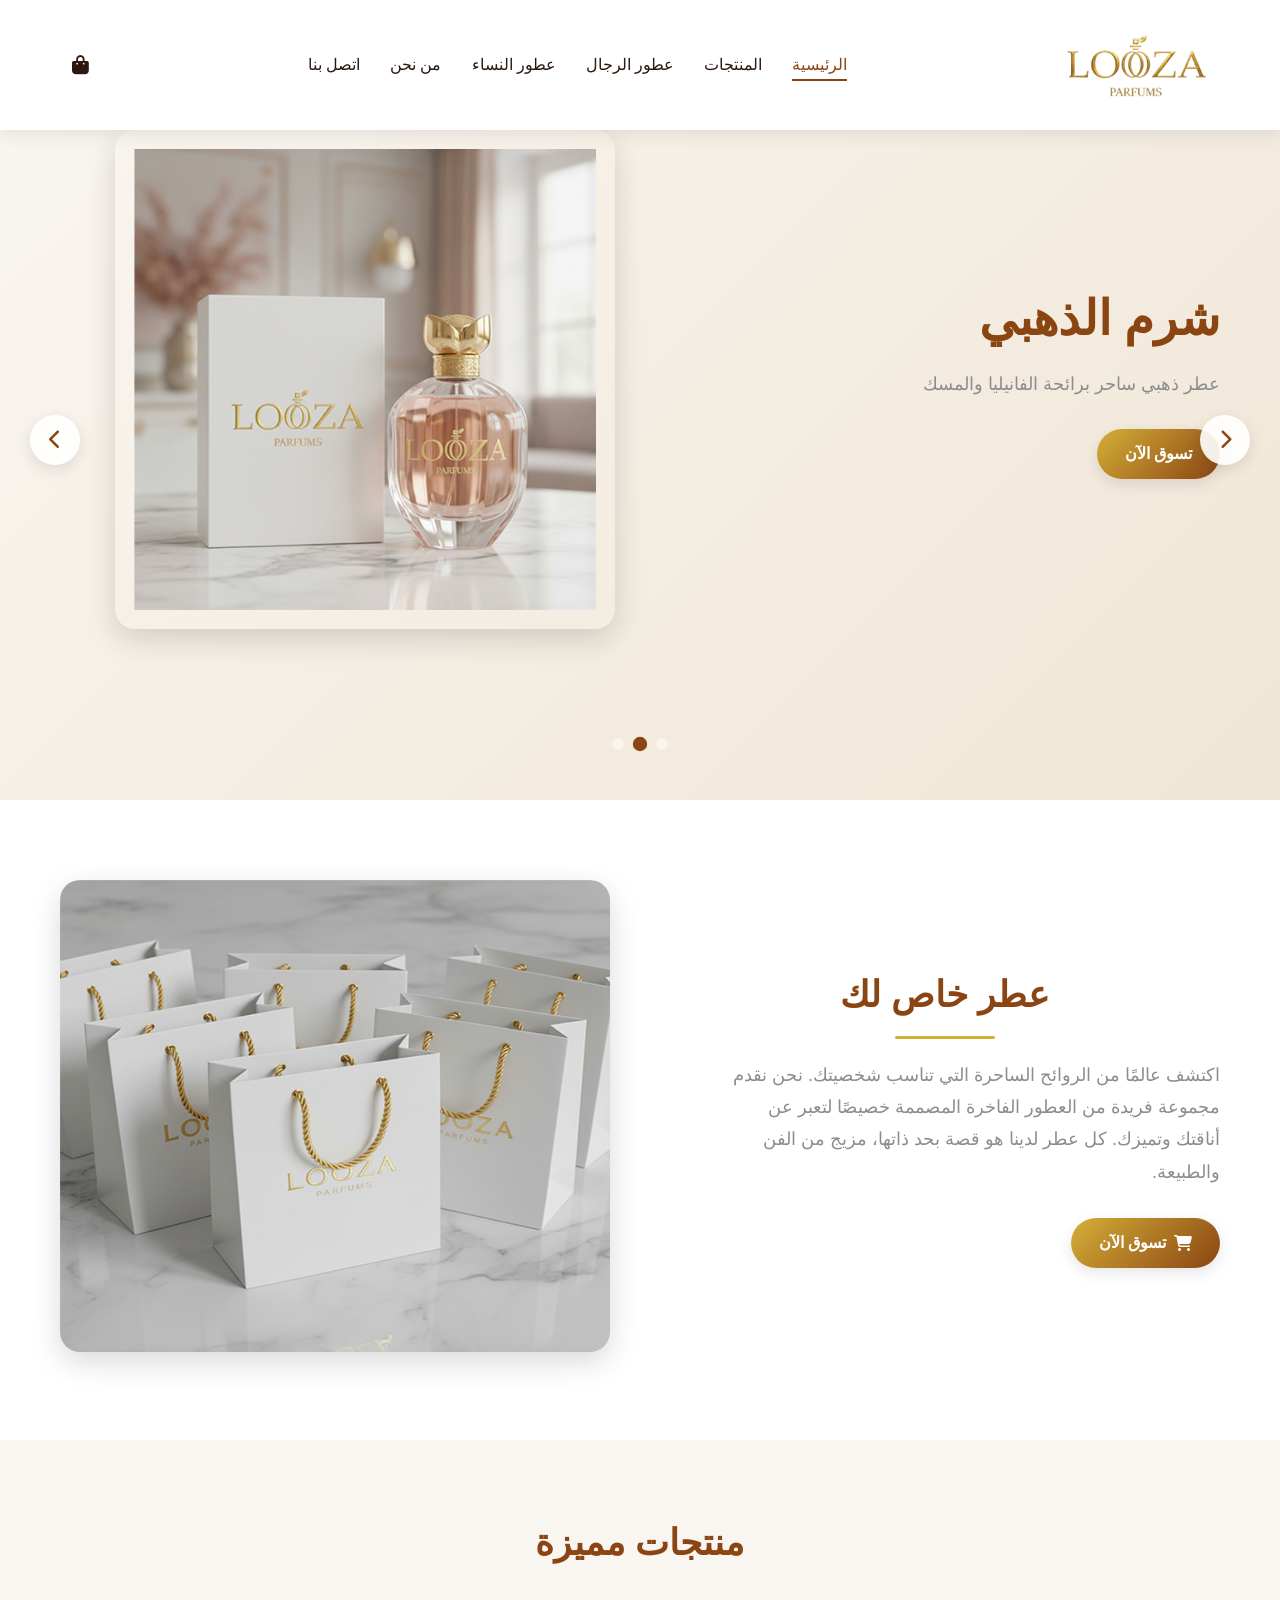
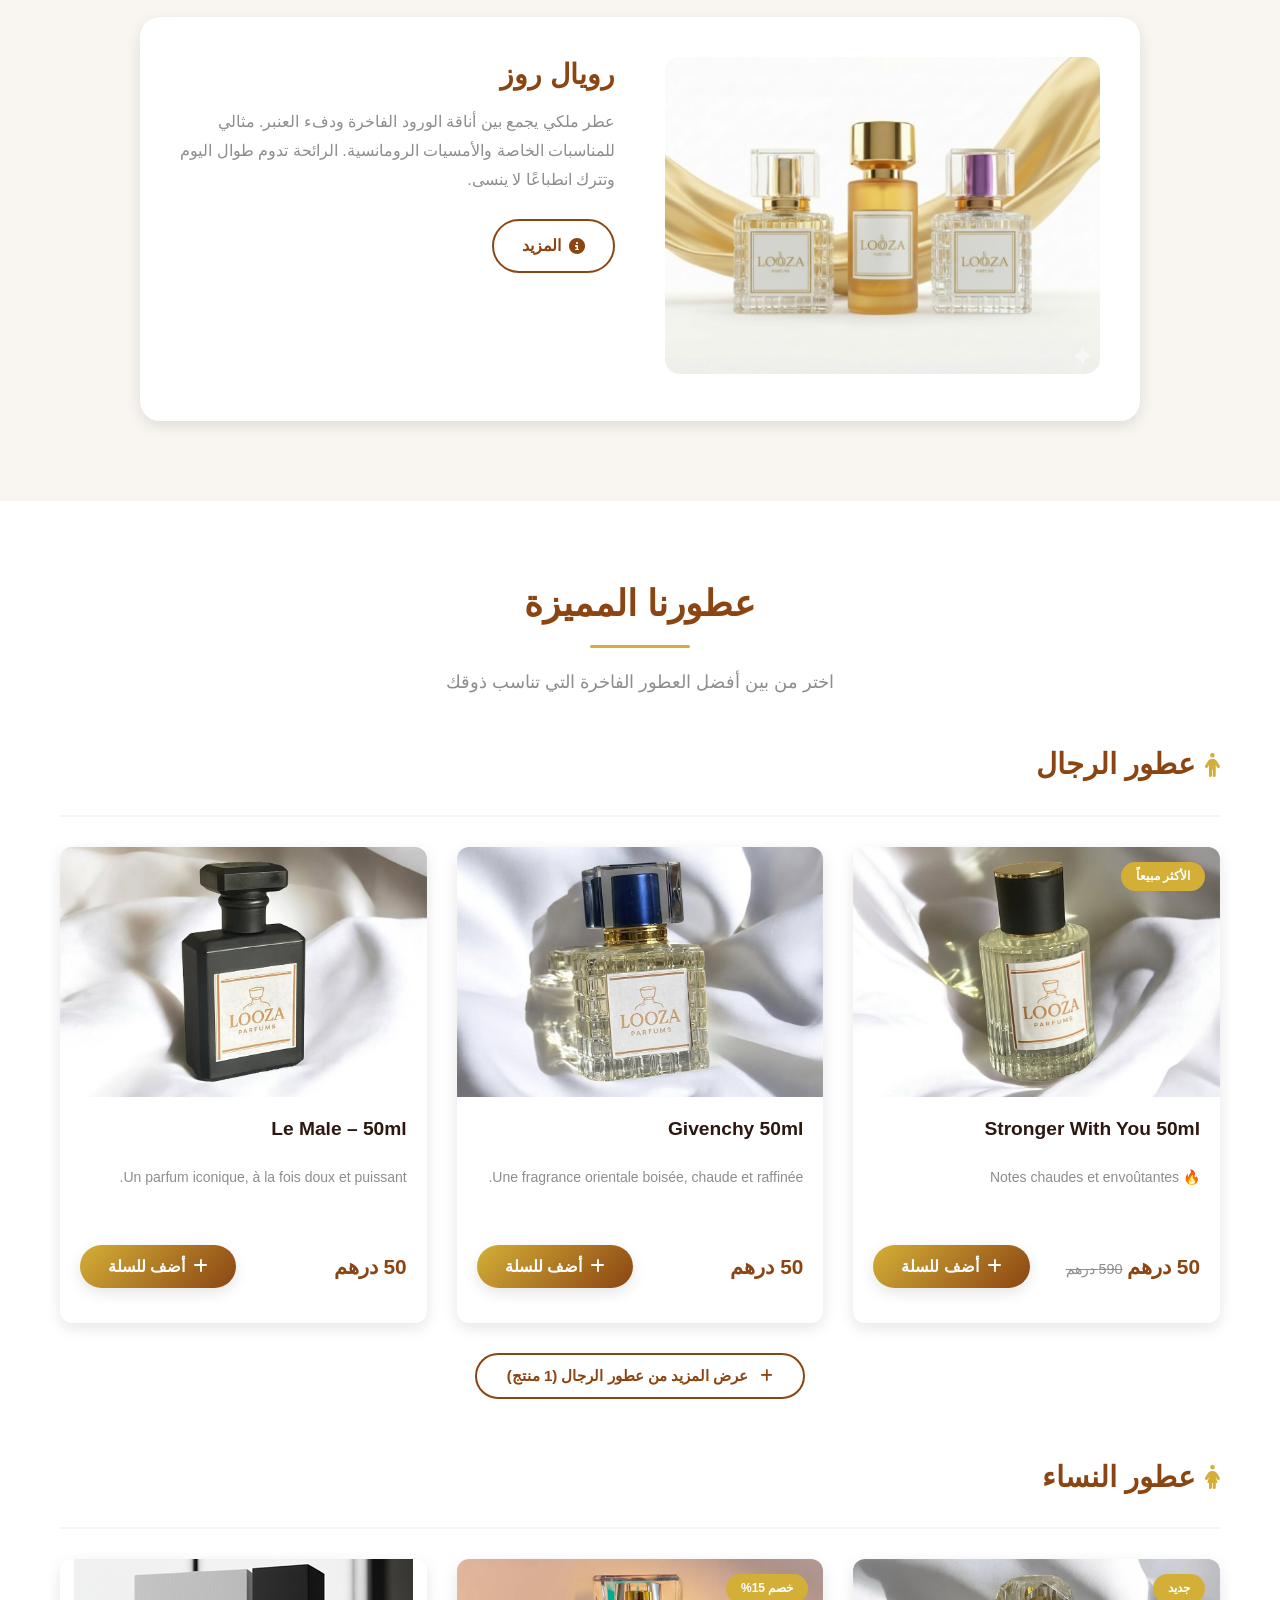
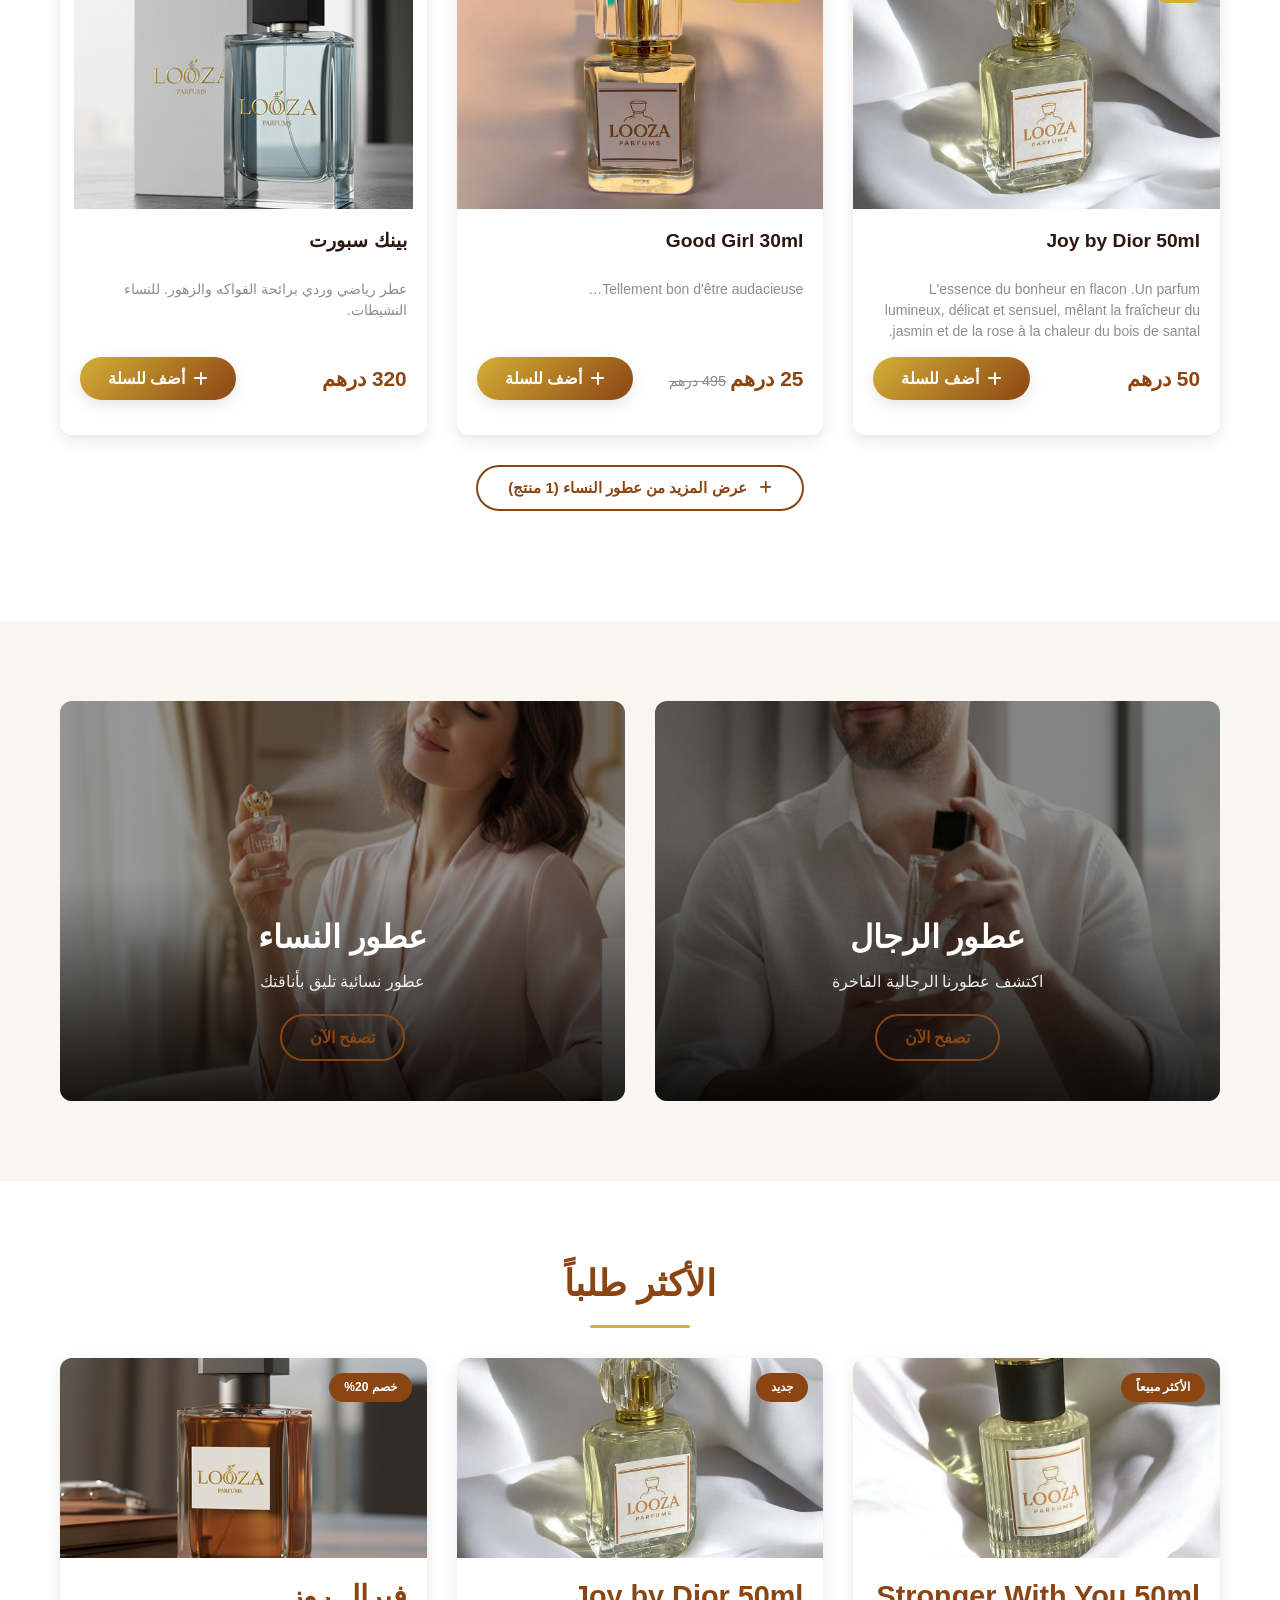
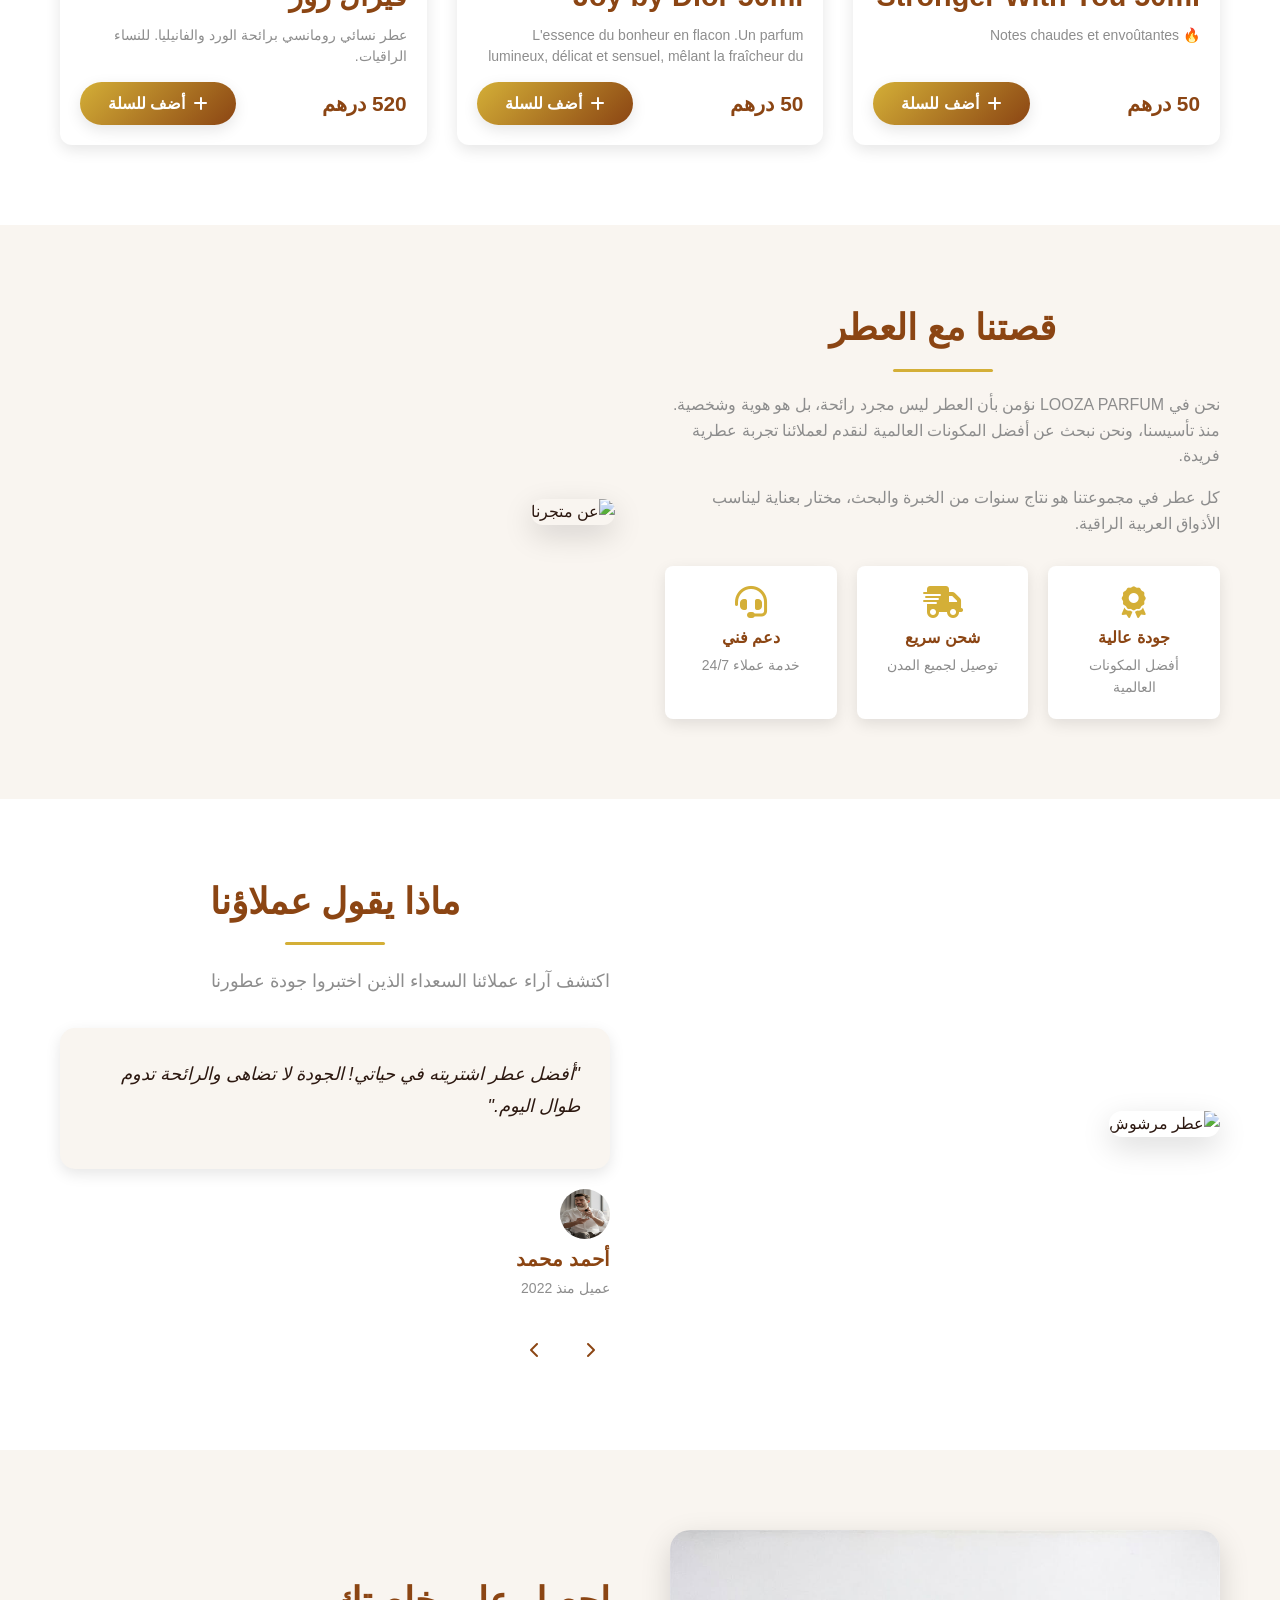
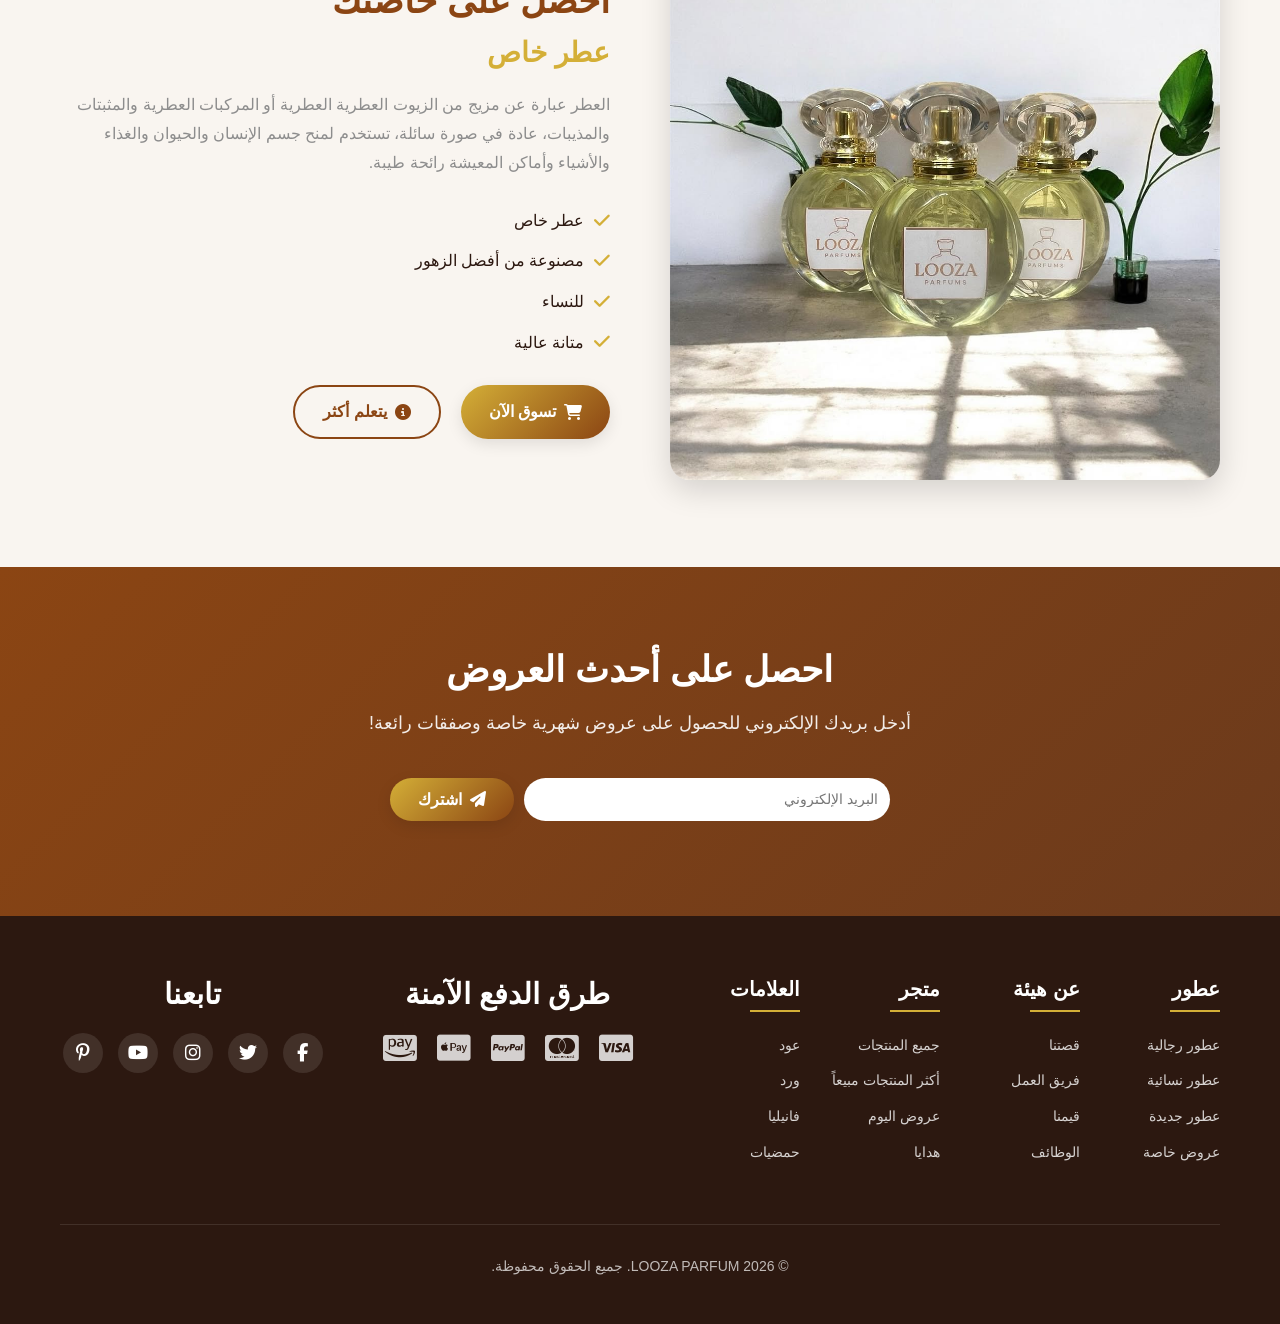
==== commit 3684ea73: "Add CNAME and SEO improvements" ====
--- a/index.html
+++ b/index.html
@@ -18,7 +18,15 @@
 
 
 
-    <title>LOOZA PARFUM - متجر العطور الفاخرة</title>
+    <title>LOOZA PARFUMS - متجر العطور الفاخرة</title>
+    <meta name="description" content="متجر LOOZA PARFUMS يقدم أجود أنواع العطور الطبيعية والفاخرة مع توصيل سريع في المغرب. اكتشف تشكيلتنا الآن.">
+    <meta name="keywords" content="عطور, عطور طبيعية, متجر العطور, توصيل عطور المغرب, LOOZA PARFUMS">
+    <meta property="og:title" content="LOOZA PARFUMS - متجر العطور الفاخرة">
+    <meta property="og:description" content="متجر LOOZA PARFUMS يقدم أجود أنواع العطور الطبيعية والفاخرة مع توصيل سريع في المغرب. اكتشف تشكيلتنا الآن.">
+    <meta property="og:image" content="https://www.loozaparfums.store/img/logo_loza.png">
+    <meta property="og:url" content="https://www.loozaparfums.store">
+    <meta property="og:type" content="website">
+
 
 
 
@@ -37,284 +45,1338 @@
     <link rel="icon" type="image/x-icon" href="img/logo_loza.png">
 
 
-
-    <style>
-
-
-
-        /* ====== CATEGORY SECTIONS ON HOME PAGE ====== */
-
-
-
-
-
-
-
-.category-section {
-
-
-
-    margin-bottom: 60px;
-
-
-
-}
-
-
-
-
-
-
-
-.category-section:last-child {
-
-
-
-    margin-bottom: 0;
-
-
-
-}
-
-
-
-
-
-
-
-.category-header {
-
-
-
-    display: flex;
-
-
-
-    justify-content: space-between;
-
-
-
-    align-items: center;
-
-
-
-    margin-bottom: 30px;
-
-
-
-    padding-bottom: 15px;
-
-
-
-    border-bottom: 2px solid var(--light-color);
-
-
-
-}
-
-
-
-
-
-
-
-.category-title {
-
-
-
-    font-size: 1.8rem;
-
-
-
-    color: var(--primary-color);
-
-
-
-    display: flex;
-
-
-
-    align-items: center;
-
-
-
-    gap: 10px;
-
-
-
-}
-
-
-
-
-
-
-
-.category-title i {
-
-
-
-    color: var(--secondary-color);
-
-
-
-    font-size: 1.5rem;
-
-
-
-}
-
-
-
-
-
-
-
-.view-all {
-
-
-
-    display: flex;
-
-
-
-    align-items: center;
-
-
-
-    gap: 8px;
-
-
-
-    color: var(--primary-color);
-
-
-
-    text-decoration: none;
-
-
-
-    font-weight: 600;
-
-
-
-    font-size: 15px;
-
-
-
-    transition: var(--transition);
-
-
-
-}
-
-
-
-
-
-
-
-.view-all:hover {
-
-
-
-    color: var(--secondary-color);
-
-
-
-    gap: 12px;
-
-
-
-}
-
-
-
-
-
-
-
-.view-all i {
-
-
-
-    font-size: 12px;
-
-
-
-}
-
-
-
-
-
-
-
-/* Featured category products */
-
-
-
-.products-grid.category-view {
-
-
-
-    grid-template-columns: repeat(auto-fill, minmax(250px, 1fr));
-
-
-
-}
-
-
-
-
-
-
-
-/* Show only 4 products per category on home page */
-
-
-
-.products-grid.category-view .product-card:nth-child(n+5) {
-
-
-
-    display: none;
-
-
-
-}
-
-
-
-
-
-
-
-/* Responsive */
-
-
-
-@media (max-width: 768px) {
-
-
-
-    .category-header {
-
-
-
-        flex-direction: column;
-
-
-
-        align-items: flex-start;
-
-
-
-        gap: 10px;
-
-
-
-    }
+    <script type="text/javascript" src="https://cdn.jsdelivr.net/npm/@emailjs/browser@3/dist/email.min.js"></script>
+
+
+
+</head>
+
+
+
+<body>
+
+
+
+    <!-- Navigation Bar -->
+
+
+
+    <nav class="navbar">
+
+
+
+        <div class="container nav-container">
+
+
+
+            <!-- Logo -->
+
+
+
+            <div class="logo">
+
+
+
+                <!-- <a href="#home">
+
+
+
+                    <i class="fas fa-spa"></i>
+
+
+
+                    <span>LOOZA PARFUM</span>
+
+
+
+                </a> -->
+
+
+
+                <img src="img/logo_loza.png" style="width: 165px; height: auto;" alt="" srcset="">
+
+
+
+            </div>
+
+
+
+
+
+
+
+            <!-- Desktop Navigation Links -->
+
+
+
+            <ul class="nav-links">
+
+
+
+                <li><a href="#home" class="nav-link active">الرئيسية</a></li>
+
+
+
+                <li><a href="#products" class="nav-link">المنتجات</a></li>
+
+
+
+                <li><a href="#mensGrid" class="nav-link">عطور الرجال</a></li>
+
+
+
+                <li><a href="#womensGrid" class="nav-link">عطور النساء</a></li>
+
+
+
+
+
+                <li><a href="#about" class="nav-link">من نحن</a></li>
+
+
+
+                <li><a href="#contact" class="nav-link">اتصل بنا</a></li>
+
+
+
+            </ul>
+
+
+
+
+
+
+
+            <!-- Right Section -->
+
+
+
+            <div class="nav-right">
+
+
+
+
+                <!-- Cart Button -->
+
+
+
+                <button class="nav-icon cart-btn" id="cartBtn" aria-label="سلة التسوق">
+
+
+
+                    <i class="fas fa-shopping-bag"></i>
+
+
+
+                    <span class="cart-count" id="cartCount">0</span>
+
+
+
+                </button>
+
+
+
+
+
+
+
+                <!-- Mobile Menu Toggle -->
+
+
+
+                <button class="nav-icon menu-toggle" id="menuToggle" aria-label="قائمة التنقل">
+
+
+
+                    <i class="fas fa-bars"></i>
+
+
+
+                </button>
+
+
+
+            </div>
+
+
+
+        </div>
+
+
+
+    </nav>
+
+
+    <!-- Cart Modal -->
+
+
+
+    <div class="cart-modal" id="cartModal">
+
+        <div class="cart-container">
+
+            <div class="cart-header">
+
+
+
+                <h3><i class="fas fa-shopping-bag"></i> سلة التسوق</h3>
+
+
+
+                <button class="close-cart" id="closeCart">
+
+
+
+                    <i class="fas fa-times"></i>
+
+
+
+                </button>
+
+
+
+            </div>
+
+
+
+            <div class="cart-body">
+
+
+
+                <div class="cart-items" id="cartItems">
+
+
+
+                    <!-- Cart items will be loaded here dynamically -->
+
+
+
+                </div>
+
+
+
+                <div class="cart-summary">
+
+
+
+                    <div class="cart-total">
+
+
+
+                        <span>المجموع:</span>
+
+
+
+                        <span class="total-price" id="cartTotal">0.00 درهم</span>
+
+
+
+                    </div>
+
+
+
+                    <button class="btn btn-primary checkout-btn" id="checkoutBtn" type="button">
+
+
+
+                        <i class="fas fa-shopping-cart"></i>
+
+
+
+                        إتمام الطلب
+
+
+
+                    </button>
+
+
+
+                </div>
+
+
+
+            </div>
+
+
+
+        </div>
+
+
+
+    </div>
+
+
+
+
+
+
+
+    <!-- Checkout Modal -->
+
+
+
+    <div class="checkout-modal" id="checkoutModal">
+
+
+
+        <div class="checkout-container">
+
+
+
+            <div class="checkout-header">
+
+
+
+                <h3><i class="fas fa-clipboard-check"></i> إتمام الطلب</h3>
+
+
+
+                <button class="close-checkout" id="closeCheckout">
+
+
+
+                    <i class="fas fa-times"></i>
+
+
+
+                </button>
+
+
+
+            </div>
+
+
+
+            <form class="checkout-form" id="checkoutForm">
+
+
+
+                <div class="form-group">
+
+
+
+                    <label for="fullName"><i class="fas fa-user"></i> الاسم الكامل *</label>
+
+
+
+                    <input type="text" id="fullName" required placeholder="أدخل اسمك الكامل">
+
+
+
+                </div>
+
+
+
+                
+
+
+
+                <div class="form-group">
+
+
+
+                    <label for="phoneNumber"><i class="fas fa-phone"></i> رقم الهاتف *</label>
+
+
+
+                    <input type="tel" id="phoneNumber" required placeholder="أدخل رقم هاتفك">
+
+
+
+                </div>
+
+
+
+                
+
+
+
+                <div class="form-group">
+
+
+
+                    <label for="city"><i class="fas fa-city"></i> المدينة *</label>
+
+
+
+                    <input type="text" id="city" required placeholder="أدخل مدينتك">
+
+
+
+                </div>
+
+
+
+                
+
+
+
+                <div class="form-group">
+
+
+
+                    <label for="address"><i class="fas fa-map-marker-alt"></i> العنوان (اختياري)</label>
+
+
+
+                    <textarea id="address" placeholder="أدخل عنوانك التفصيلي"></textarea>
+
+
+
+                </div>
+
+
+
+                
+
+
+
+                <div class="form-group">
+
+
+
+                    <label>ملاحظات إضافية (اختياري)</label>
+
+
+
+                    <textarea id="notes" placeholder="أي ملاحظات إضافية للطلب"></textarea>
+
+
+
+                </div>
+
+
+
+                
+
+
+
+                <div class="form-actions">
+
+
+
+                    <button type="button" class="btn btn-outline" id="backToCart">
+
+
+
+                        <i class="fas fa-arrow-right"></i>
+
+
+
+                        العودة للسلة
+
+
+
+                    </button>
+
+
+
+                    <button type="submit" class="btn btn-primary" id="submitOrderBtn">
+
+
+
+                    <i class="fas fa-envelope"></i>
+
+
+
+                     إرسال الطلب عبر البريد
+
+
+
+                    </button>
+
+
+
+                </div>
+
+
+
+            </form>
+
+
+
+        </div>
+
+
+
+    </div>
+
+
+
+
+
+
+
+    <!-- Hero Slider -->
+
+
+
+    <section class="hero-slider" id="home">
+
+
+
+        <!-- Slide 1 -->
+
+
+
+        <div class="slide active">
+
+
+
+            <div class="container">
+
+
+
+                <div class="slide-content">
+
+
+
+                    <div class="slide-text">
+
+
+
+                        <h1 class="slide-title">رويال روز</h1>
+
+
+
+                        <p class="slide-desc">عطر ملكي يجمع بين أناقة الورود الفاخرة ودفء العنبر</p>
+
+
+
+                        <a href="#products" class="btn btn-primary" type="button">تسوق الآن</a>
+
+
+
+                    </div>
+
+
+
+                    <div class="slide-image">
+
+
+
+                        <img src="img/ar5.png">
+
+
+
+                    </div>
+
+
+
+                </div>
+
+
+
+            </div>
+
+
+
+        </div>
+
+
+
+        
+
+
+
+        <!-- Slide 2 -->
+
+
+
+        <div class="slide">
+
+
+
+            <div class="container">
+
+
+
+                <div class="slide-content">
+
+
+
+                    <div class="slide-text">
+
+
+
+                        <h1 class="slide-title">شرم الذهبي</h1>
+
+
+
+                        <p class="slide-desc">عطر ذهبي ساحر برائحة الفانيليا والمسك</p>
+
+
+
+                        <a href="#products" class="btn btn-primary" type="button">تسوق الآن</a>
+
+
+
+                    </div>
+
+
+
+                    <div class="slide-image">
+
+
+
+                        <img src="img/ar3.png" alt="شرم الذهبي">
+
+
+
+                    </div>
+
+
+
+                </div>
+
+
+
+            </div>
+
+
+
+        </div>
+
+
+
+        
+
+
+
+        <!-- Slide 3 -->
+
+
+
+        <div class="slide">
+
+
+
+            <div class="container">
+
+
+
+                <div class="slide-content">
+
+
+
+                    <div class="slide-text">
+
+
+
+                        <h1 class="slide-title">كول ريد</h1>
+
+
+
+                        <p class="slide-desc">عطر أحمر مكثف برائحة التوابل والخشب</p>
+
+
+
+                        <a href="#products" class="btn btn-primary" type="button">تسوق الآن</a>
+
+
+
+                    </div>
+
+
+
+                    <div class="slide-image">
+
+
+
+                        <img src="img/ar4.png" alt="كول ريد">
+
+
+
+                    </div>
+
+
+
+                </div>
+
+
+
+            </div>
+
+
+
+        </div>
+
+
+
+        
+
+
+
+        <!-- Slider Controls -->
+
+
+
+        <button class="slider-btn prev-btn" type="button">
+
+
+
+            <i class="fas fa-chevron-right"></i>
+
+
+
+        </button>
+
+
+
+        <button class="slider-btn next-btn" type="button">
+
+
+
+            <i class="fas fa-chevron-left"></i>
+
+
+
+        </button>
+
+
+
+        
+
+
+
+        <!-- Slider Dots -->
+
+
+
+        <div class="slider-dots">
+
+
+
+            <span class="dot active" data-index="0"></span>
+
+
+
+            <span class="dot" data-index="1"></span>
+
+
+
+            <span class="dot" data-index="2"></span>
+
+
+
+        </div>
+
+
+
+    </section>
+
+
+
+
+
+
+
+    <!-- Two Column Section -->
+
+
+
+    <section class="two-column-section">
+
+
+
+        <div class="container">
+
+
+
+            <div class="two-column-inner">
+
+
+
+                <div class="column-text">
+
+
+
+                    <h2 class="section-title">عطر خاص لك</h2>
+
+
+
+                    <p class="section-desc">
+
+
+
+                        اكتشف عالمًا من الروائح الساحرة التي تناسب شخصيتك. نحن نقدم مجموعة فريدة من العطور الفاخرة المصممة خصيصًا لتعبر عن أناقتك وتميزك. كل عطر لدينا هو قصة بحد ذاتها، مزيج من الفن والطبيعة.
+
+
+
+                    </p>
+
+
+
+                    <a href="#products" class="btn btn-primary" type="button">
+
+
+
+                        <i class="fas fa-shopping-cart"></i>
+
+
+
+                        تسوق الآن
+
+
+
+                    </a>
+
+
+
+                </div>
+
+
+
+                <div class="column-image">
+
+
+
+                    <img src="img/sac.png" alt="عطر خاص">
+
+
+
+                </div>
+
+
+
+            </div>
+
+
+
+        </div>
+
+
+
+    </section>
+
+
+
+
+
+
+
+    <!-- Product Highlight -->
+
+
+
+    <section class="product-highlight">
+
+
+
+        <div class="container">
+
+
+
+            <h2 class="center-title">منتجات مميزة</h2>
+
+
+
+            
+
+
+
+            <div class="highlight-box">
+
+
+
+                <div class="highlight-image">
+
+
+
+                    <img src="img/pack (2).jpg" alt="رويال روز">
+
+
+
+                </div>
+
+
+
+                <div class="highlight-content">
+
+
+
+                    <h3 class="product-name">رويال روز</h3>
+
+
+
+                    <p class="product-desc">
+
+
+
+                        عطر ملكي يجمع بين أناقة الورود الفاخرة ودفء العنبر. مثالي للمناسبات الخاصة والأمسيات الرومانسية. الرائحة تدوم طوال اليوم وتترك انطباعًا لا ينسى.
+
+
+
+                    </p>
+
+
+
+                    <a href="#products" class="btn btn-outline" type="button">
+
+
+
+                        <i class="fas fa-info-circle"></i>
+
+
+
+                        المزيد
+
+
+
+                    </a>
+
+
+
+                </div>
+
+
+
+            </div>
+
+
+
+        </div>
+
+
+
+    </section>
+
+
+
+
+
+
+
+    <!-- Products Section -->
+
+
+
+<section class="products-section" id="products">
+
+
+
+    <div class="container">
+
+
+
+        <h2 class="section-title">عطورنا المميزة</h2>
+
+
+
+        <p class="section-subtitle">اختر من بين أفضل العطور الفاخرة التي تناسب ذوقك</p>
+
+
+
+        
+
+
+
+        <!-- قسم عطور الرجال -->
+
+
+
+        <div class="category-section">
+
+
+
+            <div class="category-header">
+
+
+
+                <h3 class="category-title">
+
+
+
+                    <i class="fas fa-male"></i>
+
+
+
+                    عطور الرجال
+
+
+
+                </h3>
+
+
+
+                
+
+
+
+            </div>
+
+
+
+            
+
+
+
+            <div class="products-grid" id="mensGrid">
+
+
+
+                <!-- عطور الرجال ستظهر هنا -->
+
+
+
+            </div>
+
+
+
+        </div>
+
+
+
+        
+
+
+
+        <!-- قسم عطور النساء -->
+
+
+
+        <div class="category-section">
+
+
+
+            <div class="category-header">
+
+
+
+                <h3 class="category-title">
+
+
+
+                    <i class="fas fa-female"></i>
+
+
+
+                    عطور النساء
+
+
+
+                </h3>
+
+
+
+                
+
+
+
+            </div>
+
+
+
+            
+
+
+
+            <div class="products-grid" id="womensGrid">
+
+
+
+                <!-- عطور النساء ستظهر هنا -->
+
+
+
+            </div>
+
+
+
+        </div>
+
+
+
+
+
+
+
+    </div>
+
+
+
+</section>
+
+
+
+
+    <!-- Categories Section -->
+
+
+
+    <section class="categories-section">
+
+
+
+        <div class="container">
+
+
+
+            <div class="categories-grid">
+
+
+
+                <div class="category-card men-category" id="men">
+
+
+
+                    <div class="category-overlay">
+
+
+
+                        <h3>عطور الرجال</h3>
+
+
+
+                        <p>اكتشف عطورنا الرجالية الفاخرة</p>
+
+
+
+                        <button class="btn btn-outline category-btn" data-category="men" type="button" onclick="location.href='#mensGrid'"  >
+
+
+
+                            تصفح الآن
+
+
+
+                        </button>
+
+
+
+                    </div>
+
+
+
+                </div>
+
+
+
+                
+
+
+
+                <div class="category-card women-category" id="women">
+
+
+
+                    <div class="category-overlay">
+
+
+
+                        <h3>عطور النساء</h3>
+
+
+
+                        <p>عطور نسائية تليق بأناقتك</p>
+
+
+
+                        <button class="btn btn-outline category-btn" data-category="women" type="button"  onclick="location.href='#womensGrid'">
+
+
+
+                            تصفح الآن
+
+
+
+                        </button>
+
+
+
+                    </div>
+
+
+
+                </div>
+
+
+
+            </div>
+
+
+
+        </div>
+
+
+
+    </section>
+
+
+
+
+
+
+
+    <!-- Featured Products -->
+
+
+
+    <section class="featured-section">
+
+
+
+        <div class="container">
+
+
+
+            <h2 class="section-title">الأكثر طلباً</h2>
+
+
+
+            
+
+
+
+            <div class="featured-grid">
+
+
+
+                <!-- Featured products will be loaded dynamically -->
+
+
+
+            </div>
+
+
+
+        </div>
+
+
+
+    </section>
+
+
+
+
+
+
+
+    <!-- About Section -->
+
+
+
+    <section class="about-section" id="about">
+
+
+
+        <div class="container">
+
+
+
+            <div class="about-content">
+
+
+
+                <div class="about-text">
+
+
+
+                    <h2 class="section-title">قصتنا مع العطر</h2>
+
+
+
+                    <p>نحن في LOOZA PARFUM نؤمن بأن العطر ليس مجرد رائحة، بل هو هوية وشخصية. منذ تأسيسنا، ونحن نبحث عن أفضل المكونات العالمية لنقدم لعملائنا تجربة عطرية فريدة.</p>
+
+
+
+                    <p>كل عطر في مجموعتنا هو نتاج سنوات من الخبرة والبحث، مختار بعناية ليناسب الأذواق العربية الراقية.</p>
+
+
+
+                    <div class="features">
+
+
+
+                        <div class="feature">
+
+
+
+                            <i class="fas fa-award"></i>
+
+
+
+                            <h4>جودة عالية</h4>
+
+
+
+                            <p>أفضل المكونات العالمية</p>
+
+
+
+                        </div>
+
+
+
+                        <div class="feature">
+
+
+
+                            <i class="fas fa-shipping-fast"></i>
+
+
+
+                            <h4>شحن سريع</h4>
+
+
+
+                            <p>توصيل لجميع المدن</p>
+
+
+
+                        </div>
+
+
+
+                        <div class="feature">
+
+
+
+                            <i class="fas fa-headset"></i>
+
+
+
+                            <h4>دعم فني</h4>
+
+
+
+                            <p>خدمة عملاء 24/7</p>
+
+
+
+                        </div>
+
+
+
+                    </div>
+
+
+
+                </div>
+
+
+
+                <div class="about-image">
+
+
+
+                    <img src="img/b1.png" alt="عن متجرنا">
+
+
+
+                </div>
+
+
+
+            </div>
+
+
+
+        </div>
+
+
+
+    </section>
 
 
 
@@ -322,39 +1384,387 @@
 
 
 
-    .view-all {
-
-
-
-        align-self: flex-end;
-
-
-
-    }
-
-
-
-}
-
-
-
-
-
-
-
-@media (max-width: 480px) {
-
-
-
-    .category-title {
-
-
-
-        font-size: 1.5rem;
-
-
-
-    }
+    <!-- Review Section -->
+
+
+
+    <section class="review-section" id="contact">
+
+
+
+        <div class="container">
+
+
+
+            <div class="review-inner">
+
+
+
+                <div class="review-image">
+
+
+
+                    <img src="img/b2.png" alt="عطر مرشوش">
+
+
+
+                </div>
+
+
+
+
+
+
+
+                <div class="review-content">
+
+
+
+                    <h2 class="section-title">ماذا يقول عملاؤنا</h2>
+
+
+
+                    <p class="section-desc">اكتشف آراء عملائنا السعداء الذين اختبروا جودة عطورنا</p>
+
+
+
+
+
+
+
+                    <div class="review-slider" id="reviewSlider">
+
+
+
+                        <div class="review-slide active">
+
+
+
+                            <div class="review-text">
+
+
+
+                                <p>"أفضل عطر اشتريته في حياتي! الجودة لا تضاهى والرائحة تدوم طوال اليوم."</p>
+
+
+
+                            </div>
+
+
+
+                            <div class="review-author">
+
+
+
+                                <img src="img/mens.png" alt="" srcset=""  style="width: 50px; height: 50px; border-radius: 50%; ">
+
+
+
+                                <h4>أحمد محمد</h4>
+
+
+
+                                <p>عميل منذ 2022</p>
+
+
+
+                            </div>
+
+
+
+                        </div>
+
+
+
+
+
+
+
+                        <div class="review-slide">
+
+
+
+                            <div class="review-text">
+
+
+
+                                <p>"خدمة عملاء رائعة وشحن سريع. العطر يتجاوز التوقعات!"</p>
+
+
+
+                            </div>
+
+
+
+                            <div class="review-author">
+
+
+
+                                <img src="img/womens.png" alt="" srcset=""  style="width: 50px; height: 50px; border-radius: 50%;">
+
+
+
+                                <h4>سارة العلي</h4>
+
+
+
+                                <p>مصممة أزياء</p>
+
+
+
+                            </div>
+
+
+
+                        </div>
+
+
+
+
+
+
+
+                        <div class="review-slide">
+
+
+
+                            <div class="review-text">
+
+
+
+                                <p>"التغليف فاخر والعطر أصلي 100%. الرائحة تدوم طوال اليوم."</p>
+
+
+
+                            </div>
+
+
+
+                            <div class="review-author">
+
+
+
+                                <img src="img/mens.png" alt="" srcset=""  style="width: 50px; height: 50px; border-radius: 50%; ">
+
+
+
+                                <h4>خالد حسن</h4>
+
+
+
+                                <p>مدير تنفيذي</p>
+
+
+
+                            </div>
+
+
+
+                        </div>
+
+
+
+                    </div>
+
+
+
+
+
+
+
+                    <div class="review-controls">
+
+
+
+                        <button class="review-nav-btn prev-review-btn" type="button">
+
+
+
+                            <i class="fas fa-chevron-right"></i>
+
+
+
+                        </button>
+
+
+
+                        <button class="review-nav-btn next-review-btn" type="button">
+
+
+
+                            <i class="fas fa-chevron-left"></i>
+
+
+
+                        </button>
+
+
+
+                    </div>
+
+
+
+                </div>
+
+
+
+            </div>
+
+
+
+        </div>
+
+
+
+    </section>
+
+
+
+
+
+
+
+    <!-- Special Perfume Section -->
+
+
+
+    <section class="special-perfume">
+
+
+
+        <div class="container">
+
+
+
+            <div class="special-perfume-inner">
+
+
+
+                <div class="special-perfume-image">
+
+
+
+                    <img src="img/par.jpg" alt="عطر خاص">
+
+
+
+                </div>
+
+
+
+                
+
+
+
+                <div class="special-perfume-content">
+
+
+
+                    <h2 class="special-title">احصل على خاصتك</h2>
+
+
+
+                    <h3 class="special-subtitle">عطر خاص</h3>
+
+
+
+                    <p class="special-desc">
+
+
+
+                        العطر عبارة عن مزيج من الزيوت العطرية العطرية أو المركبات العطرية والمثبتات والمذيبات، عادة في صورة سائلة، تستخدم لمنح جسم الإنسان والحيوان والغذاء والأشياء وأماكن المعيشة رائحة طيبة.
+
+
+
+                    </p>
+
+
+
+                    
+
+
+
+                    <ul class="special-features">
+
+
+
+                        <li><i class="fas fa-check"></i> عطر خاص</li>
+
+
+
+                        <li><i class="fas fa-check"></i> مصنوعة من أفضل الزهور</li>
+
+
+
+                        <li><i class="fas fa-check"></i> للنساء</li>
+
+
+
+                        <li><i class="fas fa-check"></i> متانة عالية</li>
+
+
+
+                    </ul>
+
+
+
+                    
+
+
+
+                    <div class="special-buttons">
+
+
+
+                        <a href="#products" class="btn btn-primary" type="button">
+
+
+
+                            <i class="fas fa-shopping-cart"></i>
+
+
+
+                            تسوق الآن
+
+
+
+                        </a>
+
+
+
+                        <a href="#about" class="btn btn-outline" type="button">
+
+
+
+                            <i class="fas fa-info-circle"></i>
+
+
+
+                            يتعلم أكثر
+
+
+
+                        </a>
+
+
+
+                    </div>
+
+
+
+                </div>
+
+
+
+            </div>
+
+
+
+        </div>
+
+
+
+    </section>
 
 
 
@@ -362,589 +1772,71 @@
 
 
 
-    .products-grid.category-view {
-
-
-
-        grid-template-columns: repeat(2, 1fr);
-
-
-
-        gap: 15px;
-
-
-
-    }
-
-
-
-}
-
-
-
-    </style>
-
-
-
-    <style>
-
-
-
-        /* ====== LOAD MORE BUTTON STYLES ====== */
-
-
-
-
-
-
-
-.load-more-btn {
-
-
-
-    display: block;
-
-
-
-    margin: 30px auto;
-
-
-
-    padding: 12px 30px;
-
-
-
-    background: transparent;
-
-
-
-    border: 2px solid var(--primary-color);
-
-
-
-    border-radius: 25px;
-
-
-
-    color: var(--primary-color);
-
-
-
-    font-family: 'Tajawal', sans-serif;
-
-
-
-    font-weight: 600;
-
-
-
-    font-size: 15px;
-
-
-
-    cursor: pointer;
-
-
-
-    transition: var(--transition);
-
-
-
-    text-align: center;
-
-
-
-    width: auto;
-
-
-
-    min-width: 250px;
-
-
-
-}
-
-
-
-
-
-
-
-.load-more-btn:hover {
-
-
-
-    background: var(--primary-color);
-
-
-
-    color: white;
-
-
-
-    transform: translateY(-3px);
-
-
-
-    box-shadow: var(--shadow);
-
-
-
-}
-
-
-
-
-
-
-
-.load-more-btn i {
-
-
-
-    margin-left: 8px;
-
-
-
-    font-size: 14px;
-
-
-
-}
-
-
-
-
-
-
-
-/* رسالة "تم عرض الكل" */
-
-
-
-.all-shown-message {
-
-
-
-    text-align: center;
-
-
-
-    padding: 15px;
-
-
-
-    color: var(--success-color);
-
-
-
-    font-size: 14px;
-
-
-
-    margin: 20px auto;
-
-
-
-}
-
-
-
-
-
-
-
-.all-shown-message i {
-
-
-
-    margin-left: 8px;
-
-
-
-}
-
-
-
-
-
-
-
-/* Responsive for load more button */
-
-
-
-@media (max-width: 768px) {
-
-
-
-    .load-more-btn {
-
-
-
-        width: 90%;
-
-
-
-        margin: 20px auto;
-
-
-
-        padding: 10px 20px;
-
-
-
-        font-size: 14px;
-
-
-
-    }
-
-
-
-}
-
-
-
-    </style>
-
-
-
-
-
-
-
-    <style>
-
-
-
-        .confirm-overlay {
-
-
-
-    position: fixed;
-
-
-
-    top: 0; left: 0;
-
-
-
-    width: 100%; height: 100%;
-
-
-
-    background: rgba(0,0,0,0.55);
-
-
-
-    display: none;
-
-
-
-    justify-content: center;
-
-
-
-    align-items: center;
-
-
-
-    z-index: 99999;
-
-
-
-}
-
-
-
-
-
-
-
-.confirm-overlay.active {
-
-
-
-    display: flex;
-
-
-
-}
-
-
-
-
-
-
-
-.confirm-box {
-
-
-
-    background: #ffffff;
-
-
-
-    padding: 25px 30px;
-
-
-
-    border-radius: 18px;
-
-
-
-    width: 320px;
-
-
-
-    text-align: center;
-
-
-
-    box-shadow: 0 10px 30px rgba(0,0,0,0.15);
-
-
-
-    animation: pop .25s ease;
-
-
-
-}
-
-
-
-
-
-
-
-@keyframes pop {
-
-
-
-    from { transform: scale(0.8); opacity: 0; }
-
-
-
-    to   { transform: scale(1); opacity: 1; }
-
-
-
-}
-
-
-
-
-
-
-
-.confirm-message {
-
-
-
-    font-size: 17px;
-
-
-
-    margin-bottom: 20px;
-
-
-
-    color: #333;
-
-
-
-}
-
-
-
-
-
-
-
-.confirm-actions {
-
-
-
-    display: flex;
-
-
-
-    gap: 10px;
-
-
-
-}
-
-
-
-
-
-
-
-.btn-yes {
-
-
-
-    flex: 1;
-
-
-
-    padding: 10px;
-
-
-
-    background: #27ae60;
-
-
-
-    border: none;
-
-
-
-    color: white;
-
-
-
-    font-size: 15px;
-
-
-
-    border-radius: 10px;
-
-
-
-    cursor: pointer;
-
-
-
-    transition: .2s;
-
-
-
-}
-
-
-
-
-
-
-
-.btn-yes:hover { background: #1e874b; }
-
-
-
-
-
-
-
-.btn-no {
-
-
-
-    flex: 1;
-
-
-
-    padding: 10px;
-
-
-
-    background: #e74c3c;
-
-
-
-    border: none;
-
-
-
-    color: white;
-
-
-
-    font-size: 15px;
-
-
-
-    border-radius: 10px;
-
-
-
-    cursor: pointer;
-
-
-
-    transition: .2s;
-
-
-
-}
-
-
-
-
-
-
-
-.btn-no:hover { background: #c0392b; }
-
-
-
-
-
-
-
-    </style>
-
-    <script type="text/javascript" src="https://cdn.jsdelivr.net/npm/@emailjs/browser@3/dist/email.min.js"></script>
-
-
-
-</head>
-
-
-
-<body>
-
-
-
-    <!-- Navigation Bar -->
-
-
-
-    <nav class="navbar">
-
-
-
-        <div class="container nav-container">
-
-
-
-            <!-- Logo -->
-
-
-
-            <div class="logo">
-
-
-
-                <!-- <a href="#home">
-
-
-
-                    <i class="fas fa-spa"></i>
-
-
-
-                    <span>LOOZA PARFUM</span>
-
-
-
-                </a> -->
-
-
-
-                <img src="img/logo_loza.png" style="width: 165px; height: auto;" alt="" srcset="">
+    <!-- Email Offer Banner -->
+
+
+
+    <section class="email-offer">
+
+
+
+        <div class="container">
+
+
+
+            <div class="email-offer-inner">
+
+
+
+                <h2 class="email-title">احصل على أحدث العروض</h2>
+
+
+
+                <p class="email-desc">أدخل بريدك الإلكتروني للحصول على عروض شهرية خاصة وصفقات رائعة!</p>
+
+
+
+                
+
+
+
+                <form class="email-form" id="emailForm">
+
+
+
+                    <div class="form-group">
+
+
+
+                        <input type="email" placeholder="البريد الإلكتروني" required>
+
+
+
+                        <button type="submit" class="btn btn-primary">
+
+
+
+                            <i class="fas fa-paper-plane"></i>
+
+
+
+                            اشترك
+
+
+
+                        </button>
+
+
+
+                    </div>
+
+
+
+                    <p class="form-message" id="formMessage"></p>
+
+
+
+                </form>
 
 
 
@@ -952,98 +1844,347 @@
 
 
 
-
-
-
-
-            <!-- Desktop Navigation Links -->
-
-
-
-            <ul class="nav-links">
-
-
-
-                <li><a href="#home" class="nav-link active">الرئيسية</a></li>
-
-
-
-                <li><a href="#products" class="nav-link">المنتجات</a></li>
-
-
-
-                <li><a href="#mensGrid" class="nav-link">عطور الرجال</a></li>
-
-
-
-                <li><a href="#womensGrid" class="nav-link">عطور النساء</a></li>
-
-
-
-
-
-                <li><a href="#about" class="nav-link">من نحن</a></li>
-
-
-
-                <li><a href="#contact" class="nav-link">اتصل بنا</a></li>
-
-
-
-            </ul>
-
-
-
-
-
-
-
-            <!-- Right Section -->
-
-
-
-            <div class="nav-right">
-
-
-
-
-                <!-- Cart Button -->
-
-
-
-                <button class="nav-icon cart-btn" id="cartBtn" aria-label="سلة التسوق">
-
-
-
-                    <i class="fas fa-shopping-bag"></i>
-
-
-
-                    <span class="cart-count" id="cartCount">0</span>
-
-
-
-                </button>
-
-
-
-
-
-
-
-                <!-- Mobile Menu Toggle -->
-
-
-
-                <button class="nav-icon menu-toggle" id="menuToggle" aria-label="قائمة التنقل">
-
-
-
-                    <i class="fas fa-bars"></i>
-
-
-
-                </button>
+        </div>
+
+
+
+    </section>
+
+
+
+
+
+
+
+    
+
+
+
+    <!-- Custom Alert -->
+
+
+
+<div id="customConfirm" class="confirm-overlay">
+
+
+
+    <div class="confirm-box">
+
+
+
+        <p class="confirm-message">هل تريد إرسال الطلب الآن؟</p>
+
+
+
+
+
+
+
+        <div class="confirm-actions">
+
+
+
+            <button id="confirmYes" class="btn-yes">نعم</button>
+
+
+
+            <button id="confirmNo" class="btn-no">إلغاء</button>
+
+
+
+        </div>
+
+
+
+    </div>
+
+
+
+</div>
+
+
+
+
+
+
+
+    <!-- Footer -->
+
+
+
+    <footer class="footer">
+
+
+
+        <div class="container">
+
+
+
+            <div class="footer-content">
+
+
+
+                <!-- Links Section -->
+
+
+
+                <div class="footer-links">
+
+
+
+                    <div class="link-column">
+
+
+
+                        <h3 class="footer-title">عطور</h3>
+
+
+
+                        <ul>
+
+
+
+                            <li><a href="#products">عطور رجالية</a></li>
+
+
+
+                            <li><a href="#products">عطور نسائية</a></li>
+
+
+
+                            <li><a href="#products">عطور جديدة</a></li>
+
+
+
+                            <li><a href="#products">عروض خاصة</a></li>
+
+
+
+                        </ul>
+
+
+
+                    </div>
+
+
+
+                    
+
+
+
+                    <div class="link-column">
+
+
+
+                        <h3 class="footer-title">عن هيئة</h3>
+
+
+
+                        <ul>
+
+
+
+                            <li><a href="#about">قصتنا</a></li>
+
+
+
+                            <li><a href="#about">فريق العمل</a></li>
+
+
+
+                            <li><a href="#about">قيمنا</a></li>
+
+
+
+                            <li><a href="#about">الوظائف</a></li>
+
+
+
+                        </ul>
+
+
+
+                    </div>
+
+
+
+                    
+
+
+
+                    <div class="link-column">
+
+
+
+                        <h3 class="footer-title">متجر</h3>
+
+
+
+                        <ul>
+
+
+
+                            <li><a href="#products">جميع المنتجات</a></li>
+
+
+
+                            <li><a href="#products">أكثر المنتجات مبيعاً</a></li>
+
+
+
+                            <li><a href="#products">عروض اليوم</a></li>
+
+
+
+                            <li><a href="#products">هدايا</a></li>
+
+
+
+                        </ul>
+
+
+
+                    </div>
+
+
+
+                    
+
+
+
+                    <div class="link-column">
+
+
+
+                        <h3 class="footer-title">العلامات</h3>
+
+
+
+                        <ul>
+
+
+
+                            <li><a href="#products">عود</a></li>
+
+
+
+                            <li><a href="#products">ورد</a></li>
+
+
+
+                            <li><a href="#products">فانيليا</a></li>
+
+
+
+                            <li><a href="#products">حمضيات</a></li>
+
+
+
+                        </ul>
+
+
+
+                    </div>
+
+
+
+                </div>
+
+
+
+                
+
+
+
+                <!-- Payment Methods -->
+
+
+
+                <div class="payment-methods">
+
+
+
+                    <h3 class="payment-title">طرق الدفع الآمنة</h3>
+
+
+
+                    <div class="payment-icons">
+
+
+
+                        <i class="fab fa-cc-visa" title="Visa"></i>
+
+
+
+                        <i class="fab fa-cc-mastercard" title="MasterCard"></i>
+
+
+
+                        <i class="fab fa-cc-paypal" title="PayPal"></i>
+
+
+
+                        <i class="fab fa-cc-apple-pay" title="Apple Pay"></i>
+
+
+
+                        <i class="fab fa-cc-amazon-pay" title="Amazon Pay"></i>
+
+
+
+                    </div>
+
+
+
+                </div>
+
+
+
+                
+
+
+
+                <!-- Social Media -->
+
+
+
+                <div class="social-media">
+
+
+
+                    <h3 class="social-title">تابعنا</h3>
+
+
+
+                    <div class="social-icons">
+
+
+
+                        <a href="#" type="button"><i class="fab fa-facebook-f"></i></a>
+
+
+
+                        <a href="#" type="button"><i class="fab fa-twitter"></i></a>
+
+
+
+                        <a href="#" type="button"><i class="fab fa-instagram"></i></a>
+
+
+
+                        <a href="#" type="button"><i class="fab fa-youtube"></i></a>
+
+
+
+                        <a href="#" type="button"><i class="fab fa-pinterest-p"></i></a>
+
+
+
+                    </div>
+
+
+
+                </div>
 
 
 
@@ -1051,2030 +2192,38 @@
 
 
 
+            
+
+
+
+            <!-- Copyright -->
+
+
+
+            <div class="footer-bottom">
+
+
+
+                <p class="copyright">
+
+
+
+                    © <span id="currentYear">2024</span> LOOZA PARFUM. جميع الحقوق محفوظة.
+
+
+
+                </p>
+
+
+
+            </div>
+
+
+
         </div>
 
 
 
-    </nav>
-
-
-    <!-- Cart Modal -->
-
-
-
-    <div class="cart-modal" id="cartModal">
-
-        <div class="cart-container">
-
-            <div class="cart-header">
-
-
-
-                <h3><i class="fas fa-shopping-bag"></i> سلة التسوق</h3>
-
-
-
-                <button class="close-cart" id="closeCart">
-
-
-
-                    <i class="fas fa-times"></i>
-
-
-
-                </button>
-
-
-
-            </div>
-
-
-
-            <div class="cart-body">
-
-
-
-                <div class="cart-items" id="cartItems">
-
-
-
-                    <!-- Cart items will be loaded here dynamically -->
-
-
-
-                </div>
-
-
-
-                <div class="cart-summary">
-
-
-
-                    <div class="cart-total">
-
-
-
-                        <span>المجموع:</span>
-
-
-
-                        <span class="total-price" id="cartTotal">0.00 درهم</span>
-
-
-
-                    </div>
-
-
-
-                    <button class="btn btn-primary checkout-btn" id="checkoutBtn" type="button">
-
-
-
-                        <i class="fas fa-shopping-cart"></i>
-
-
-
-                        إتمام الطلب
-
-
-
-                    </button>
-
-
-
-                </div>
-
-
-
-            </div>
-
-
-
-        </div>
-
-
-
-    </div>
-
-
-
-
-
-
-
-    <!-- Checkout Modal -->
-
-
-
-    <div class="checkout-modal" id="checkoutModal">
-
-
-
-        <div class="checkout-container">
-
-
-
-            <div class="checkout-header">
-
-
-
-                <h3><i class="fas fa-clipboard-check"></i> إتمام الطلب</h3>
-
-
-
-                <button class="close-checkout" id="closeCheckout">
-
-
-
-                    <i class="fas fa-times"></i>
-
-
-
-                </button>
-
-
-
-            </div>
-
-
-
-            <form class="checkout-form" id="checkoutForm">
-
-
-
-                <div class="form-group">
-
-
-
-                    <label for="fullName"><i class="fas fa-user"></i> الاسم الكامل *</label>
-
-
-
-                    <input type="text" id="fullName" required placeholder="أدخل اسمك الكامل">
-
-
-
-                </div>
-
-
-
-                
-
-
-
-                <div class="form-group">
-
-
-
-                    <label for="phoneNumber"><i class="fas fa-phone"></i> رقم الهاتف *</label>
-
-
-
-                    <input type="tel" id="phoneNumber" required placeholder="أدخل رقم هاتفك">
-
-
-
-                </div>
-
-
-
-                
-
-
-
-                <div class="form-group">
-
-
-
-                    <label for="city"><i class="fas fa-city"></i> المدينة *</label>
-
-
-
-                    <input type="text" id="city" required placeholder="أدخل مدينتك">
-
-
-
-                </div>
-
-
-
-                
-
-
-
-                <div class="form-group">
-
-
-
-                    <label for="address"><i class="fas fa-map-marker-alt"></i> العنوان (اختياري)</label>
-
-
-
-                    <textarea id="address" placeholder="أدخل عنوانك التفصيلي"></textarea>
-
-
-
-                </div>
-
-
-
-                
-
-
-
-                <div class="form-group">
-
-
-
-                    <label>ملاحظات إضافية (اختياري)</label>
-
-
-
-                    <textarea id="notes" placeholder="أي ملاحظات إضافية للطلب"></textarea>
-
-
-
-                </div>
-
-
-
-                
-
-
-
-                <div class="form-actions">
-
-
-
-                    <button type="button" class="btn btn-outline" id="backToCart">
-
-
-
-                        <i class="fas fa-arrow-right"></i>
-
-
-
-                        العودة للسلة
-
-
-
-                    </button>
-
-
-
-                    <button type="submit" class="btn btn-primary" id="submitOrderBtn">
-
-
-
-                    <i class="fas fa-envelope"></i>
-
-
-
-                     إرسال الطلب عبر البريد
-
-
-
-                    </button>
-
-
-
-                </div>
-
-
-
-            </form>
-
-
-
-        </div>
-
-
-
-    </div>
-
-
-
-
-
-
-
-    <!-- Hero Slider -->
-
-
-
-    <section class="hero-slider" id="home">
-
-
-
-        <!-- Slide 1 -->
-
-
-
-        <div class="slide active">
-
-
-
-            <div class="container">
-
-
-
-                <div class="slide-content">
-
-
-
-                    <div class="slide-text">
-
-
-
-                        <h1 class="slide-title">رويال روز</h1>
-
-
-
-                        <p class="slide-desc">عطر ملكي يجمع بين أناقة الورود الفاخرة ودفء العنبر</p>
-
-
-
-                        <a href="#products" class="btn btn-primary" type="button">تسوق الآن</a>
-
-
-
-                    </div>
-
-
-
-                    <div class="slide-image">
-
-
-
-                        <img src="img/ar5.png">
-
-
-
-                    </div>
-
-
-
-                </div>
-
-
-
-            </div>
-
-
-
-        </div>
-
-
-
-        
-
-
-
-        <!-- Slide 2 -->
-
-
-
-        <div class="slide">
-
-
-
-            <div class="container">
-
-
-
-                <div class="slide-content">
-
-
-
-                    <div class="slide-text">
-
-
-
-                        <h1 class="slide-title">شرم الذهبي</h1>
-
-
-
-                        <p class="slide-desc">عطر ذهبي ساحر برائحة الفانيليا والمسك</p>
-
-
-
-                        <a href="#products" class="btn btn-primary" type="button">تسوق الآن</a>
-
-
-
-                    </div>
-
-
-
-                    <div class="slide-image">
-
-
-
-                        <img src="img/ar3.png" alt="شرم الذهبي">
-
-
-
-                    </div>
-
-
-
-                </div>
-
-
-
-            </div>
-
-
-
-        </div>
-
-
-
-        
-
-
-
-        <!-- Slide 3 -->
-
-
-
-        <div class="slide">
-
-
-
-            <div class="container">
-
-
-
-                <div class="slide-content">
-
-
-
-                    <div class="slide-text">
-
-
-
-                        <h1 class="slide-title">كول ريد</h1>
-
-
-
-                        <p class="slide-desc">عطر أحمر مكثف برائحة التوابل والخشب</p>
-
-
-
-                        <a href="#products" class="btn btn-primary" type="button">تسوق الآن</a>
-
-
-
-                    </div>
-
-
-
-                    <div class="slide-image">
-
-
-
-                        <img src="img/ar4.png" alt="كول ريد">
-
-
-
-                    </div>
-
-
-
-                </div>
-
-
-
-            </div>
-
-
-
-        </div>
-
-
-
-        
-
-
-
-        <!-- Slider Controls -->
-
-
-
-        <button class="slider-btn prev-btn" type="button">
-
-
-
-            <i class="fas fa-chevron-right"></i>
-
-
-
-        </button>
-
-
-
-        <button class="slider-btn next-btn" type="button">
-
-
-
-            <i class="fas fa-chevron-left"></i>
-
-
-
-        </button>
-
-
-
-        
-
-
-
-        <!-- Slider Dots -->
-
-
-
-        <div class="slider-dots">
-
-
-
-            <span class="dot active" data-index="0"></span>
-
-
-
-            <span class="dot" data-index="1"></span>
-
-
-
-            <span class="dot" data-index="2"></span>
-
-
-
-        </div>
-
-
-
-    </section>
-
-
-
-
-
-
-
-    <!-- Two Column Section -->
-
-
-
-    <section class="two-column-section">
-
-
-
-        <div class="container">
-
-
-
-            <div class="two-column-inner">
-
-
-
-                <div class="column-text">
-
-
-
-                    <h2 class="section-title">عطر خاص لك</h2>
-
-
-
-                    <p class="section-desc">
-
-
-
-                        اكتشف عالمًا من الروائح الساحرة التي تناسب شخصيتك. نحن نقدم مجموعة فريدة من العطور الفاخرة المصممة خصيصًا لتعبر عن أناقتك وتميزك. كل عطر لدينا هو قصة بحد ذاتها، مزيج من الفن والطبيعة.
-
-
-
-                    </p>
-
-
-
-                    <a href="#products" class="btn btn-primary" type="button">
-
-
-
-                        <i class="fas fa-shopping-cart"></i>
-
-
-
-                        تسوق الآن
-
-
-
-                    </a>
-
-
-
-                </div>
-
-
-
-                <div class="column-image">
-
-
-
-                    <img src="img/sac.png" alt="عطر خاص">
-
-
-
-                </div>
-
-
-
-            </div>
-
-
-
-        </div>
-
-
-
-    </section>
-
-
-
-
-
-
-
-    <!-- Product Highlight -->
-
-
-
-    <section class="product-highlight">
-
-
-
-        <div class="container">
-
-
-
-            <h2 class="center-title">منتجات مميزة</h2>
-
-
-
-            
-
-
-
-            <div class="highlight-box">
-
-
-
-                <div class="highlight-image">
-
-
-
-                    <img src="img/pack (2).jpg" alt="رويال روز">
-
-
-
-                </div>
-
-
-
-                <div class="highlight-content">
-
-
-
-                    <h3 class="product-name">رويال روز</h3>
-
-
-
-                    <p class="product-desc">
-
-
-
-                        عطر ملكي يجمع بين أناقة الورود الفاخرة ودفء العنبر. مثالي للمناسبات الخاصة والأمسيات الرومانسية. الرائحة تدوم طوال اليوم وتترك انطباعًا لا ينسى.
-
-
-
-                    </p>
-
-
-
-                    <a href="#products" class="btn btn-outline" type="button">
-
-
-
-                        <i class="fas fa-info-circle"></i>
-
-
-
-                        المزيد
-
-
-
-                    </a>
-
-
-
-                </div>
-
-
-
-            </div>
-
-
-
-        </div>
-
-
-
-    </section>
-
-
-
-
-
-
-
-    <!-- Products Section -->
-
-
-
-<section class="products-section" id="products">
-
-
-
-    <div class="container">
-
-
-
-        <h2 class="section-title">عطورنا المميزة</h2>
-
-
-
-        <p class="section-subtitle">اختر من بين أفضل العطور الفاخرة التي تناسب ذوقك</p>
-
-
-
-        
-
-
-
-        <!-- قسم عطور الرجال -->
-
-
-
-        <div class="category-section">
-
-
-
-            <div class="category-header">
-
-
-
-                <h3 class="category-title">
-
-
-
-                    <i class="fas fa-male"></i>
-
-
-
-                    عطور الرجال
-
-
-
-                </h3>
-
-
-
-                
-
-
-
-            </div>
-
-
-
-            
-
-
-
-            <div class="products-grid" id="mensGrid">
-
-
-
-                <!-- عطور الرجال ستظهر هنا -->
-
-
-
-            </div>
-
-
-
-        </div>
-
-
-
-        
-
-
-
-        <!-- قسم عطور النساء -->
-
-
-
-        <div class="category-section">
-
-
-
-            <div class="category-header">
-
-
-
-                <h3 class="category-title">
-
-
-
-                    <i class="fas fa-female"></i>
-
-
-
-                    عطور النساء
-
-
-
-                </h3>
-
-
-
-                
-
-
-
-            </div>
-
-
-
-            
-
-
-
-            <div class="products-grid" id="womensGrid">
-
-
-
-                <!-- عطور النساء ستظهر هنا -->
-
-
-
-            </div>
-
-
-
-        </div>
-
-
-
-
-
-
-
-    </div>
-
-
-
-</section>
-
-
-
-
-    <!-- Categories Section -->
-
-
-
-    <section class="categories-section">
-
-
-
-        <div class="container">
-
-
-
-            <div class="categories-grid">
-
-
-
-                <div class="category-card men-category" id="men">
-
-
-
-                    <div class="category-overlay">
-
-
-
-                        <h3>عطور الرجال</h3>
-
-
-
-                        <p>اكتشف عطورنا الرجالية الفاخرة</p>
-
-
-
-                        <button class="btn btn-outline category-btn" data-category="men" type="button" onclick="location.href='#mensGrid'"  >
-
-
-
-                            تصفح الآن
-
-
-
-                        </button>
-
-
-
-                    </div>
-
-
-
-                </div>
-
-
-
-                
-
-
-
-                <div class="category-card women-category" id="women">
-
-
-
-                    <div class="category-overlay">
-
-
-
-                        <h3>عطور النساء</h3>
-
-
-
-                        <p>عطور نسائية تليق بأناقتك</p>
-
-
-
-                        <button class="btn btn-outline category-btn" data-category="women" type="button"  onclick="location.href='#womensGrid'">
-
-
-
-                            تصفح الآن
-
-
-
-                        </button>
-
-
-
-                    </div>
-
-
-
-                </div>
-
-
-
-            </div>
-
-
-
-        </div>
-
-
-
-    </section>
-
-
-
-
-
-
-
-    <!-- Featured Products -->
-
-
-
-    <section class="featured-section">
-
-
-
-        <div class="container">
-
-
-
-            <h2 class="section-title">الأكثر طلباً</h2>
-
-
-
-            
-
-
-
-            <div class="featured-grid">
-
-
-
-                <!-- Featured products will be loaded dynamically -->
-
-
-
-            </div>
-
-
-
-        </div>
-
-
-
-    </section>
-
-
-
-
-
-
-
-    <!-- About Section -->
-
-
-
-    <section class="about-section" id="about">
-
-
-
-        <div class="container">
-
-
-
-            <div class="about-content">
-
-
-
-                <div class="about-text">
-
-
-
-                    <h2 class="section-title">قصتنا مع العطر</h2>
-
-
-
-                    <p>نحن في LOOZA PARFUM نؤمن بأن العطر ليس مجرد رائحة، بل هو هوية وشخصية. منذ تأسيسنا، ونحن نبحث عن أفضل المكونات العالمية لنقدم لعملائنا تجربة عطرية فريدة.</p>
-
-
-
-                    <p>كل عطر في مجموعتنا هو نتاج سنوات من الخبرة والبحث، مختار بعناية ليناسب الأذواق العربية الراقية.</p>
-
-
-
-                    <div class="features">
-
-
-
-                        <div class="feature">
-
-
-
-                            <i class="fas fa-award"></i>
-
-
-
-                            <h4>جودة عالية</h4>
-
-
-
-                            <p>أفضل المكونات العالمية</p>
-
-
-
-                        </div>
-
-
-
-                        <div class="feature">
-
-
-
-                            <i class="fas fa-shipping-fast"></i>
-
-
-
-                            <h4>شحن سريع</h4>
-
-
-
-                            <p>توصيل لجميع المدن</p>
-
-
-
-                        </div>
-
-
-
-                        <div class="feature">
-
-
-
-                            <i class="fas fa-headset"></i>
-
-
-
-                            <h4>دعم فني</h4>
-
-
-
-                            <p>خدمة عملاء 24/7</p>
-
-
-
-                        </div>
-
-
-
-                    </div>
-
-
-
-                </div>
-
-
-
-                <div class="about-image">
-
-
-
-                    <img src="img/b1.png" alt="عن متجرنا">
-
-
-
-                </div>
-
-
-
-            </div>
-
-
-
-        </div>
-
-
-
-    </section>
-
-
-
-    
-
-
-
-    <!-- Review Section -->
-
-
-
-    <section class="review-section" id="contact">
-
-
-
-        <div class="container">
-
-
-
-            <div class="review-inner">
-
-
-
-                <div class="review-image">
-
-
-
-                    <img src="img/b2.png" alt="عطر مرشوش">
-
-
-
-                </div>
-
-
-
-
-
-
-
-                <div class="review-content">
-
-
-
-                    <h2 class="section-title">ماذا يقول عملاؤنا</h2>
-
-
-
-                    <p class="section-desc">اكتشف آراء عملائنا السعداء الذين اختبروا جودة عطورنا</p>
-
-
-
-
-
-
-
-                    <div class="review-slider" id="reviewSlider">
-
-
-
-                        <div class="review-slide active">
-
-
-
-                            <div class="review-text">
-
-
-
-                                <p>"أفضل عطر اشتريته في حياتي! الجودة لا تضاهى والرائحة تدوم طوال اليوم."</p>
-
-
-
-                            </div>
-
-
-
-                            <div class="review-author">
-
-
-
-                                <img src="img/mens.png" alt="" srcset=""  style="width: 50px; height: 50px; border-radius: 50%; ">
-
-
-
-                                <h4>أحمد محمد</h4>
-
-
-
-                                <p>عميل منذ 2022</p>
-
-
-
-                            </div>
-
-
-
-                        </div>
-
-
-
-
-
-
-
-                        <div class="review-slide">
-
-
-
-                            <div class="review-text">
-
-
-
-                                <p>"خدمة عملاء رائعة وشحن سريع. العطر يتجاوز التوقعات!"</p>
-
-
-
-                            </div>
-
-
-
-                            <div class="review-author">
-
-
-
-                                <img src="img/womens.png" alt="" srcset=""  style="width: 50px; height: 50px; border-radius: 50%;">
-
-
-
-                                <h4>سارة العلي</h4>
-
-
-
-                                <p>مصممة أزياء</p>
-
-
-
-                            </div>
-
-
-
-                        </div>
-
-
-
-
-
-
-
-                        <div class="review-slide">
-
-
-
-                            <div class="review-text">
-
-
-
-                                <p>"التغليف فاخر والعطر أصلي 100%. الرائحة تدوم طوال اليوم."</p>
-
-
-
-                            </div>
-
-
-
-                            <div class="review-author">
-
-
-
-                                <img src="img/mens.png" alt="" srcset=""  style="width: 50px; height: 50px; border-radius: 50%; ">
-
-
-
-                                <h4>خالد حسن</h4>
-
-
-
-                                <p>مدير تنفيذي</p>
-
-
-
-                            </div>
-
-
-
-                        </div>
-
-
-
-                    </div>
-
-
-
-
-
-
-
-                    <div class="review-controls">
-
-
-
-                        <button class="review-nav-btn prev-review-btn" type="button">
-
-
-
-                            <i class="fas fa-chevron-right"></i>
-
-
-
-                        </button>
-
-
-
-                        <button class="review-nav-btn next-review-btn" type="button">
-
-
-
-                            <i class="fas fa-chevron-left"></i>
-
-
-
-                        </button>
-
-
-
-                    </div>
-
-
-
-                </div>
-
-
-
-            </div>
-
-
-
-        </div>
-
-
-
-    </section>
-
-
-
-
-
-
-
-    <!-- Special Perfume Section -->
-
-
-
-    <section class="special-perfume">
-
-
-
-        <div class="container">
-
-
-
-            <div class="special-perfume-inner">
-
-
-
-                <div class="special-perfume-image">
-
-
-
-                    <img src="img/par.jpg" alt="عطر خاص">
-
-
-
-                </div>
-
-
-
-                
-
-
-
-                <div class="special-perfume-content">
-
-
-
-                    <h2 class="special-title">احصل على خاصتك</h2>
-
-
-
-                    <h3 class="special-subtitle">عطر خاص</h3>
-
-
-
-                    <p class="special-desc">
-
-
-
-                        العطر عبارة عن مزيج من الزيوت العطرية العطرية أو المركبات العطرية والمثبتات والمذيبات، عادة في صورة سائلة، تستخدم لمنح جسم الإنسان والحيوان والغذاء والأشياء وأماكن المعيشة رائحة طيبة.
-
-
-
-                    </p>
-
-
-
-                    
-
-
-
-                    <ul class="special-features">
-
-
-
-                        <li><i class="fas fa-check"></i> عطر خاص</li>
-
-
-
-                        <li><i class="fas fa-check"></i> مصنوعة من أفضل الزهور</li>
-
-
-
-                        <li><i class="fas fa-check"></i> للنساء</li>
-
-
-
-                        <li><i class="fas fa-check"></i> متانة عالية</li>
-
-
-
-                    </ul>
-
-
-
-                    
-
-
-
-                    <div class="special-buttons">
-
-
-
-                        <a href="#products" class="btn btn-primary" type="button">
-
-
-
-                            <i class="fas fa-shopping-cart"></i>
-
-
-
-                            تسوق الآن
-
-
-
-                        </a>
-
-
-
-                        <a href="#about" class="btn btn-outline" type="button">
-
-
-
-                            <i class="fas fa-info-circle"></i>
-
-
-
-                            يتعلم أكثر
-
-
-
-                        </a>
-
-
-
-                    </div>
-
-
-
-                </div>
-
-
-
-            </div>
-
-
-
-        </div>
-
-
-
-    </section>
-
-
-
-    
-
-
-
-    <!-- Email Offer Banner -->
-
-
-
-    <section class="email-offer">
-
-
-
-        <div class="container">
-
-
-
-            <div class="email-offer-inner">
-
-
-
-                <h2 class="email-title">احصل على أحدث العروض</h2>
-
-
-
-                <p class="email-desc">أدخل بريدك الإلكتروني للحصول على عروض شهرية خاصة وصفقات رائعة!</p>
-
-
-
-                
-
-
-
-                <form class="email-form" id="emailForm">
-
-
-
-                    <div class="form-group">
-
-
-
-                        <input type="email" placeholder="البريد الإلكتروني" required>
-
-
-
-                        <button type="submit" class="btn btn-primary">
-
-
-
-                            <i class="fas fa-paper-plane"></i>
-
-
-
-                            اشترك
-
-
-
-                        </button>
-
-
-
-                    </div>
-
-
-
-                    <p class="form-message" id="formMessage"></p>
-
-
-
-                </form>
-
-
-
-            </div>
-
-
-
-        </div>
-
-
-
-    </section>
-
-
-
-
-
-
-
-    
-
-
-
-    <!-- Custom Alert -->
-
-
-
-<div id="customConfirm" class="confirm-overlay">
-
-
-
-    <div class="confirm-box">
-
-
-
-        <p class="confirm-message">هل تريد إرسال الطلب الآن؟</p>
-
-
-
-
-
-
-
-        <div class="confirm-actions">
-
-
-
-            <button id="confirmYes" class="btn-yes">نعم</button>
-
-
-
-            <button id="confirmNo" class="btn-no">إلغاء</button>
-
-
-
-        </div>
-
-
-
-    </div>
-
-
-
-</div>
-
-
-
-
-
-
-
-    <!-- Footer -->
-
-
-
-    <footer class="footer">
-
-
-
-        <div class="container">
-
-
-
-            <div class="footer-content">
-
-
-
-                <!-- Links Section -->
-
-
-
-                <div class="footer-links">
-
-
-
-                    <div class="link-column">
-
-
-
-                        <h3 class="footer-title">عطور</h3>
-
-
-
-                        <ul>
-
-
-
-                            <li><a href="#products">عطور رجالية</a></li>
-
-
-
-                            <li><a href="#products">عطور نسائية</a></li>
-
-
-
-                            <li><a href="#products">عطور جديدة</a></li>
-
-
-
-                            <li><a href="#products">عروض خاصة</a></li>
-
-
-
-                        </ul>
-
-
-
-                    </div>
-
-
-
-                    
-
-
-
-                    <div class="link-column">
-
-
-
-                        <h3 class="footer-title">عن هيئة</h3>
-
-
-
-                        <ul>
-
-
-
-                            <li><a href="#about">قصتنا</a></li>
-
-
-
-                            <li><a href="#about">فريق العمل</a></li>
-
-
-
-                            <li><a href="#about">قيمنا</a></li>
-
-
-
-                            <li><a href="#about">الوظائف</a></li>
-
-
-
-                        </ul>
-
-
-
-                    </div>
-
-
-
-                    
-
-
-
-                    <div class="link-column">
-
-
-
-                        <h3 class="footer-title">متجر</h3>
-
-
-
-                        <ul>
-
-
-
-                            <li><a href="#products">جميع المنتجات</a></li>
-
-
-
-                            <li><a href="#products">أكثر المنتجات مبيعاً</a></li>
-
-
-
-                            <li><a href="#products">عروض اليوم</a></li>
-
-
-
-                            <li><a href="#products">هدايا</a></li>
-
-
-
-                        </ul>
-
-
-
-                    </div>
-
-
-
-                    
-
-
-
-                    <div class="link-column">
-
-
-
-                        <h3 class="footer-title">العلامات</h3>
-
-
-
-                        <ul>
-
-
-
-                            <li><a href="#products">عود</a></li>
-
-
-
-                            <li><a href="#products">ورد</a></li>
-
-
-
-                            <li><a href="#products">فانيليا</a></li>
-
-
-
-                            <li><a href="#products">حمضيات</a></li>
-
-
-
-                        </ul>
-
-
-
-                    </div>
-
-
-
-                </div>
-
-
-
-                
-
-
-
-                <!-- Payment Methods -->
-
-
-
-                <div class="payment-methods">
-
-
-
-                    <h3 class="payment-title">طرق الدفع الآمنة</h3>
-
-
-
-                    <div class="payment-icons">
-
-
-
-                        <i class="fab fa-cc-visa" title="Visa"></i>
-
-
-
-                        <i class="fab fa-cc-mastercard" title="MasterCard"></i>
-
-
-
-                        <i class="fab fa-cc-paypal" title="PayPal"></i>
-
-
-
-                        <i class="fab fa-cc-apple-pay" title="Apple Pay"></i>
-
-
-
-                        <i class="fab fa-cc-amazon-pay" title="Amazon Pay"></i>
-
-
-
-                    </div>
-
-
-
-                </div>
-
-
-
-                
-
-
-
-                <!-- Social Media -->
-
-
-
-                <div class="social-media">
-
-
-
-                    <h3 class="social-title">تابعنا</h3>
-
-
-
-                    <div class="social-icons">
-
-
-
-                        <a href="#" type="button"><i class="fab fa-facebook-f"></i></a>
-
-
-
-                        <a href="#" type="button"><i class="fab fa-twitter"></i></a>
-
-
-
-                        <a href="#" type="button"><i class="fab fa-instagram"></i></a>
-
-
-
-                        <a href="#" type="button"><i class="fab fa-youtube"></i></a>
-
-
-
-                        <a href="#" type="button"><i class="fab fa-pinterest-p"></i></a>
-
-
-
-                    </div>
-
-
-
-                </div>
-
-
-
-            </div>
-
-
-
-            
-
-
-
-            <!-- Copyright -->
-
-
-
-            <div class="footer-bottom">
-
-
-
-                <p class="copyright">
-
-
-
-                    © <span id="currentYear">2024</span> LOOZA PARFUM. جميع الحقوق محفوظة.
-
-
-
-                </p>
-
-
-
-            </div>
-
-
-
-        </div>
-
-
-
     </footer>
 
 
--- a/style.css
+++ b/style.css
@@ -90,6 +90,11 @@
 
 }
 
+@media (max-width: 768px) {
+  .container {
+    padding: 0 15px;
+  }
+}
 
 
 /* ====== TYPOGRAPHY ====== */
@@ -1298,6 +1303,7 @@
 
     transition: var(--transition);
 
+    margin-bottom: 20px;
 }
 
 
@@ -2962,8 +2968,6 @@
 
 }
 
-
-
 /* ====== RESPONSIVE DESIGN ====== */
 
 @media (max-width: 1024px) {
@@ -2988,708 +2992,2736 @@
 
     
 
-    .slide-image {
+   @media (max-width: 768px) {
+
+  .hero-slider {
+    min-height: 85vh;
+    height: auto;
+  }
+
+  .slide {
+    position: relative;
+  }
+
+  .slide-content {
+    display: flex;
+    flex-direction: column;
+    justify-content: center;
+    gap: 20px;
+    padding-top: 40px;
+  }
+
+  .slide-image {
+    display: block;
+    width: 100%;
+    max-width: 280px;
+    margin: 0 auto;
+  }
+
+  .slide-image img {
+    width: 100%;
+    height: auto;
+    object-fit: contain;
+  }
+
+}
+
+
+    
+
+    .two-column-inner,
+
+    .review-inner,
+
+    .special-perfume-inner {
+
+        grid-template-columns: 1fr;
+
+        gap: 40px;
+
+    }
+
+    
+
+    .highlight-box {
+
+        grid-template-columns: 1fr;
+
+        text-align: center;
+
+    }
+
+    
+
+    .footer-content {
+
+        grid-template-columns: 1fr;
+
+        text-align: center;
+
+    }
+
+    
+
+    .footer-links {
+
+        grid-template-columns: repeat(2, 1fr);
+
+    }
+
+}
+
+
+@media (max-width: 768px) {
+
+    .nav-links {
 
         display: none;
 
+        position: absolute;
+
+        top: 70px;
+
+        right: 0;
+
+        background: white;
+
+        width: 200px;
+
+        flex-direction: column;
+
+        padding: 20px;
+
+        box-shadow: var(--shadow-heavy);
+
+        border-radius: var(--border-radius-sm);
+
     }
 
     
 
-    .two-column-inner,
-
-    .review-inner,
-
-    .special-perfume-inner {
+    .nav-links.active {
+
+        display: flex;
+
+    }
+
+    
+
+    .menu-toggle {
+
+        display: block;
+
+    }
+
+    
+
+    .hero-slider {
+
+        height: 70vh;
+
+        min-height: 500px;
+
+    }
+
+    
+
+    .slide-title {
+
+        font-size: 36px;
+
+    }
+
+    
+
+    .section-title {
+
+        font-size: 28px;
+
+    }
+
+    
+
+    .center-title {
+
+        font-size: 28px;
+
+    }
+
+    
+
+    .slider-btn {
+
+        width: 40px;
+
+        height: 40px;
+
+        font-size: 16px;
+
+    }
+
+    
+
+    .prev-btn {
+
+        right: 15px;
+
+    }
+
+    
+
+    .next-btn {
+
+        left: 15px;
+
+    }
+
+    
+
+    .email-form .form-group {
+
+        flex-direction: column;
+
+    }
+
+    
+
+    .special-buttons {
+
+        flex-direction: column;
+
+        align-items: stretch;
+
+    }
+
+    
+
+    .footer-links {
 
         grid-template-columns: 1fr;
 
-        gap: 40px;
-
     }
 
+}
+@media (max-width: 480px) {
+
+    .container {
+
+        padding: 0 15px;
+
+    }
+
     
 
-    .highlight-box {
-
-        grid-template-columns: 1fr;
-
-        text-align: center;
+    .hero-slider {
+
+        height: 60vh;
+
+        min-height: 400px;
 
     }
 
     
 
-    .footer-content {
-
-        grid-template-columns: 1fr;
-
-        text-align: center;
+    .slide-title {
+
+        font-size: 28px;
 
     }
 
     
 
-    .footer-links {
+    .slide-desc {
+
+        font-size: 16px;
+
+    }
+
+    
+
+    .btn {
+
+        padding: 10px 20px;
+
+        font-size: 14px;
+
+    }
+
+    
+
+    .cart-container {
+
+        max-width: 100%;
+
+    }
+
+    
+
+    .checkout-container {
+
+        width: 95%;
+
+    }
+
+}
+
+
+/* ====== FIX CHECKOUT FORM ====== */
+
+.checkout-form {
+
+    max-height: 70vh;
+
+    overflow-y: auto;
+
+    padding-right: 10px;
+
+}
+
+
+
+.checkout-form::-webkit-scrollbar {
+
+    width: 5px;
+
+}
+
+
+
+.checkout-form::-webkit-scrollbar-track {
+
+    background: #f1f1f1;
+
+    border-radius: 10px;
+
+}
+
+
+
+.checkout-form::-webkit-scrollbar-thumb {
+
+    background: var(--primary-color);
+
+    border-radius: 10px;
+
+}
+
+
+
+.checkout-form::-webkit-scrollbar-thumb:hover {
+
+    background: var(--accent-color);
+
+}
+
+
+
+
+/* Make form responsive */
+
+.checkout-container {
+
+    max-height: 90vh;
+
+    display: flex;
+
+    flex-direction: column;
+
+}
+
+
+
+.checkout-header {
+
+    flex-shrink: 0;
+
+}
+
+
+
+.checkout-form {
+
+    flex: 1;
+
+    overflow-y: auto;
+
+}
+
+
+
+/* Fix input sizes */
+
+.form-group input,
+
+.form-group textarea {
+
+    font-size: 14px !important;
+
+    padding: 10px 12px !important;
+
+}
+
+
+
+/* Smaller labels on mobile */
+
+@media (max-width: 768px) {
+
+    .checkout-container {
+
+        width: 95% !important;
+
+        max-width: 95% !important;
+
+        margin: 10px !important;
+
+        max-height: 85vh !important;
+
+    }
+
+    
+
+    .checkout-header {
+
+        padding: 15px !important;
+
+    }
+
+    
+
+    .checkout-header h3 {
+
+        font-size: 1.2rem !important;
+
+    }
+
+    
+
+    .checkout-form {
+
+        padding: 15px !important;
+
+    }
+
+    
+
+    .form-group label {
+
+        font-size: 14px !important;
+
+        margin-bottom: 5px !important;
+
+    }
+
+    
+
+    .form-group input,
+
+    .form-group textarea {
+
+        font-size: 13px !important;
+
+        padding: 8px 10px !important;
+
+    }
+
+    
+
+    .form-actions {
+
+        flex-direction: column !important;
+
+        gap: 10px !important;
+
+        margin-top: 20px !important;
+
+    }
+
+    
+
+    .form-actions .btn {
+
+        width: 100% !important;
+
+        padding: 10px !important;
+
+        font-size: 14px !important;
+
+    }
+
+}
+
+
+
+/* Fix textarea height */
+
+.form-group textarea {
+
+    min-height: 80px !important;
+
+    max-height: 100% !important;
+
+    resize: vertical !important;
+
+}
+
+
+
+/* Better spacing */
+
+.form-group {
+
+    margin-bottom: 15px !important;
+
+}
+
+
+
+/* ====== FIX HERO SLIDER FOR MOBILE ====== */
+
+@media (max-width: 1024px) {
+  /* تحسين السلايدر للتابلت */
+  .hero-slider {
+    height: auto;
+    min-height: 500px;
+    margin-top: 70px;
+  }
+  
+  .slide-content {
+    grid-template-columns: 1fr;
+    text-align: center;
+    padding: 30px 0;
+    gap: 30px;
+  }
+  
+  .slide-image {
+    order: -1; /* نضع الصورة قبل النص على الموبايل */
+    margin-bottom: 20px;
+  }
+  
+  .slide-image img {
+    max-width: 90%;
+    height: auto;
+    margin: 0 auto;
+  }
+}
+
+@media (max-width: 768px) {
+  /* تحسين كامل للموبايل */
+  .hero-slider {
+    min-height: 450px;
+    height: auto !important; /* إجبار الارتفاع على التكيف */
+    overflow: visible !important; /* السماح بعرض المحتوى */
+    position: relative;
+    background: linear-gradient(135deg, var(--light-color) 0%, #f0e6d6 100%);
+  }
+  
+  /* تغيير طريقة عرض السلايدر على الموبايل */
+  .slide {
+    position: relative !important; /* تغيير من absolute إلى relative */
+    opacity: 1 !important; /* إظهار جميع العناصر */
+    display: none; /* إخفاء جميع السلايدات إلا النشطة */
+    height: auto;
+    padding: 20px 0;
+  }
+  
+  .slide.active {
+    display: block; /* إظهار السلايد النشط فقط */
+    animation: fadeIn 0.5s ease;
+  }
+  
+  @keyframes fadeIn {
+    from { opacity: 0; }
+    to { opacity: 1; }
+  }
+  
+  .slide-content {
+    display: flex !important;
+    flex-direction: column;
+    align-items: center;
+    justify-content: center;
+    text-align: center;
+    padding: 20px 15px;
+    height: auto;
+  }
+  
+  .slide-text {
+    text-align: center;
+    width: 100%;
+    padding: 0 10px;
+  }
+  
+  .slide-title {
+    font-size: 28px;
+    margin-bottom: 15px;
+    line-height: 1.3;
+  }
+  
+  .slide-desc {
+    font-size: 16px;
+    margin-bottom: 20px;
+    max-width: 100%;
+  }
+  
+  .slide-image {
+    width: 100%;
+    max-width: 300px;
+    margin: 0 auto 20px;
+    order: -1; /* الصورة قبل النص */
+  }
+  
+  .slide-image img {
+    width: 100%;
+    height: 250px;
+    object-fit: contain; /* الحفاظ على نسبة الصورة */
+    border-radius: 15px;
+    box-shadow: var(--shadow);
+  }
+  
+  /* تحسين أزرار التنقل */
+  .slider-btn {
+    width: 40px;
+    height: 40px;
+    font-size: 16px;
+  }
+  
+  .prev-btn {
+    right: 10px;
+  }
+  
+  .next-btn {
+    left: 10px;
+  }
+  
+  /* تحسين النقاط */
+  .slider-dots {
+    position: relative;
+    bottom: 0;
+    left: 0;
+    transform: none;
+    margin-top: 20px;
+    
+    justify-content: center;
+  }
+}
+
+@media (max-width: 480px) {
+  /* تحسين للشاشات الصغيرة جدا */
+  .hero-slider {
+    min-height: 400px;
+    margin-top: 120px;
+    
+  }
+  
+  .slide-title {
+    font-size: 24px;
+  }
+  
+  .slide-desc {
+    font-size: 15px;
+  }
+  
+  .slide-image img {
+    height: 200px;
+  }
+  
+  .slider-btn {
+    width: 35px;
+    height: 35px;
+    font-size: 14px;
+  }
+}
+
+/* ====== FIX SECTIONS FLOW ====== */
+
+/* تحسين تدفق العناصر تحت السلايدر */
+.two-column-section,
+.product-highlight,
+.products-section,
+.categories-section,
+.featured-section,
+.about-section,
+.review-section,
+.special-perfume,
+.email-offer {
+  position: relative;
+  z-index: 1;
+  overflow: hidden;
+}
+
+/* منع تراكب العناصر */
+.container {
+  position: relative;
+  z-index: 2;
+}
+
+/* تحسين الـ grid للعناصر */
+.products-grid,
+.featured-grid,
+.categories-grid {
+  position: relative;
+  z-index: 3;
+}
+
+/* ====== ENSURE ARTICLES VISIBILITY ====== */
+
+/* التأكد من ظهور جميع الـ articles */
+.product-card,
+.featured-card,
+.category-card {
+  opacity: 1 !important;
+  visibility: visible !important;
+  display: block !important;
+}
+
+/* إصلاح مشكلة الفراغات في الموبايل */
+@media (max-width: 768px) {
+  body {
+    overflow-x: hidden;
+  }
+  
+  /* إصلاح أي عنصر مخفي */
+  .product-card,
+  .featured-card,
+  .category-card {
+    display: block !important;
+    visibility: visible !important;
+    opacity: 1 !important;
+  }
+  
+  /* تحسين الـ grid للموبايل */
+  /* .products-grid {
+    grid-template-columns: repeat(2, 1fr);
+    gap: 15px;
+  } */
+  
+  .featured-grid {
+    grid-template-columns: 1fr;
+  }
+  
+  /* تحسين الأقسام */
+  .two-column-section,
+  .product-highlight,
+  .products-section,
+  .categories-section {
+    padding: 40px 0 !important;
+  }
+  
+  .section-title {
+    font-size: 24px;
+    margin-bottom: 15px;
+  }
+  
+  .section-subtitle {
+    font-size: 14px;
+    margin-bottom: 30px;
+  }
+}
+
+
+
+/* kkkkkkkkkkkkkkkkkkkkkkkkkk*/
+
+
+
+/* ====== FIX SPECIFIC ISSUES ====== */
+
+/* إصلاح مشكلة التمرير على الموبايل */
+@media (max-width: 768px) {
+  html {
+    scroll-behavior: smooth;
+  }
+  
+  body {
+    min-height: 100vh;
+    display: flex;
+    flex-direction: column;
+  }
+  
+  /* إزالة أي height ثابتة تسبب مشاكل */
+  .hero-slider,
+  .slide,
+  .slide-content {
+    min-height: auto;
+    height: auto;
+  }
+  
+  /* تحسين التباعد بين العناصر */
+  .product-highlight {
+    margin-top: 0;
+  }
+  
+  /* إصلاح ترتيب العناصر */
+  .highlight-box {
+    display: flex;
+    flex-direction: column;
+    gap: 20px;
+  }
+}
+
+/* ====== RESPONSIVE FONT SIZES ====== */
+
+@media (max-width: 768px) {
+  h1 { font-size: 2rem; }
+  h2 { font-size: 1.8rem; }
+  h3 { font-size: 1.5rem; }
+  p { font-size: 14px; }
+}
+
+/* ====== FIX BUTTONS FOR MOBILE ====== */
+
+@media (max-width: 768px) {
+  .btn {
+    padding: 10px 20px;
+    font-size: 14px;
+  }
+  
+  .btn-primary,
+  .btn-outline {
+    min-width: 140px;
+  }
+}
+
+
+
+
+
+
+
+/* ==============================================
+
+   ADMIN ACCESS STYLES
+
+   ============================================== */
+
+
+
+.nav-icon.admin-access-btn {
+
+    position: relative;
+
+    background: linear-gradient(135deg, #8B4513, #D4AF37);
+
+    color: white !important;
+
+}
+
+
+
+.nav-icon.admin-access-btn:hover {
+
+    background: linear-gradient(135deg, #7a3809, #c19b2e);
+
+    transform: scale(1.1);
+
+}
+
+
+
+.nav-icon.admin-access-btn::after {
+
+    content: 'لوحة التحكم';
+
+    position: absolute;
+
+    top: 100%;
+
+    left: 50%;
+
+    transform: translateX(-50%);
+
+    background: #2c3e50;
+
+    color: white;
+
+    padding: 5px 10px;
+
+    border-radius: 4px;
+
+    font-size: 12px;
+
+    white-space: nowrap;
+
+    opacity: 0;
+
+    visibility: hidden;
+
+    transition: all 0.3s ease;
+
+    z-index: 1000;
+
+    margin-top: 5px;
+
+}
+
+
+
+.nav-icon.admin-access-btn:hover::after {
+
+    opacity: 1;
+
+    visibility: visible;
+
+    margin-top: 10px;
+
+}
+
+
+
+/* Admin link in footer */
+
+.link-column ul li a[href*="admin.html"] {
+
+    color: #D4AF37 !important;
+
+    font-weight: 600;
+
+}
+
+
+
+.link-column ul li a[href*="admin.html"]:hover {
+
+    color: #8B4513 !important;
+
+}
+
+
+
+/* ==============================================
+
+   SYNC NOTIFICATION
+
+   ============================================== */
+
+
+
+.sync-notification {
+
+    position: fixed;
+
+    bottom: 20px;
+
+    left: 20px;
+
+    background: #10b981;
+
+    color: white;
+
+    padding: 12px 20px;
+
+    border-radius: 8px;
+
+    display: flex;
+
+    align-items: center;
+
+    gap: 10px;
+
+    box-shadow: 0 4px 12px rgba(16, 185, 129, 0.3);
+
+    z-index: 10000;
+
+    animation: slideInUp 0.3s ease;
+
+}
+
+
+
+@keyframes slideInUp {
+
+    from {
+
+        opacity: 0;
+
+        transform: translateY(20px);
+
+    }
+
+    to {
+
+        opacity: 1;
+
+        transform: translateY(0);
+
+    }
+
+}
+
+
+
+.sync-notification.error {
+
+    background: #ef4444;
+
+    box-shadow: 0 4px 12px rgba(239, 68, 68, 0.3);
+
+}
+
+
+
+.sync-notification.info {
+
+    background: #3b82f6;
+
+    box-shadow: 0 4px 12px rgba(59, 130, 246, 0.3);
+
+}
+
+
+
+
+
+
+
+.nav-icon.refresh-btn {
+
+    color: var(--primary-color);
+
+}
+
+
+
+.nav-icon.refresh-btn:hover {
+
+    color: var(--secondary-color);
+
+    transform: rotate(180deg);
+
+    transition: transform 0.5s ease;
+
+}
+
+
+        /* ====== CATEGORY SECTIONS ON HOME PAGE ====== */
+
+
+
+
+
+
+
+.category-section {
+
+
+
+    margin-bottom: 60px;
+
+
+
+}
+
+
+
+
+
+
+
+.category-section:last-child {
+
+
+
+    margin-bottom: 0;
+
+
+
+}
+
+
+
+
+
+
+
+.category-header {
+
+
+
+    display: flex;
+
+
+
+    justify-content: space-between;
+
+
+
+    align-items: center;
+
+
+
+    margin-bottom: 30px;
+
+
+
+    padding-bottom: 15px;
+
+
+
+    border-bottom: 2px solid var(--light-color);
+
+
+
+}
+
+
+
+
+
+
+
+.category-title {
+
+
+
+    font-size: 1.8rem;
+
+
+
+    color: var(--primary-color);
+
+
+
+    display: flex;
+
+
+
+    align-items: center;
+
+
+
+    gap: 10px;
+
+
+
+}
+
+
+
+
+
+
+
+.category-title i {
+
+
+
+    color: var(--secondary-color);
+
+
+
+    font-size: 1.5rem;
+
+
+
+}
+
+
+
+
+
+
+
+.view-all {
+
+
+
+    display: flex;
+
+
+
+    align-items: center;
+
+
+
+    gap: 8px;
+
+
+
+    color: var(--primary-color);
+
+
+
+    text-decoration: none;
+
+
+
+    font-weight: 600;
+
+
+
+    font-size: 15px;
+
+
+
+    transition: var(--transition);
+
+
+
+}
+
+
+
+
+
+
+
+.view-all:hover {
+
+
+
+    color: var(--secondary-color);
+
+
+
+    gap: 12px;
+
+
+
+}
+
+
+
+
+
+
+
+.view-all i {
+
+
+
+    font-size: 12px;
+
+
+
+}
+
+
+
+
+
+
+
+/* Featured category products */
+
+
+
+.products-grid.category-view {
+
+
+
+    grid-template-columns: repeat(auto-fill, minmax(250px, 1fr));
+
+
+
+}
+
+
+
+
+
+
+
+/* Show only 4 products per category on home page */
+
+
+
+.products-grid.category-view .product-card:nth-child(n+5) {
+
+
+
+    display: none;
+
+
+
+}
+
+
+
+
+
+
+
+/* Responsive */
+
+
+
+@media (max-width: 768px) {
+
+
+
+    .category-header {
+
+
+
+        flex-direction: column;
+
+
+
+        align-items: flex-start;
+
+
+
+        gap: 10px;
+
+
+
+    }
+
+
+
+    
+
+
+
+    .view-all {
+
+
+
+        align-self: flex-end;
+
+
+
+    }
+
+
+
+}
+
+
+
+
+
+
+
+@media (max-width: 480px) {
+
+
+
+    .category-title {
+
+
+
+        font-size: 1.5rem;
+
+
+
+    }
+
+
+
+    
+
+
+
+    .products-grid.category-view {
+
+
 
         grid-template-columns: repeat(2, 1fr);
 
+
+
+        gap: 15px;
+
+
+
     }
 
-}
+
+
+}
+
+
+        /* ====== LOAD MORE BUTTON STYLES ====== */
+
+
+
+
+
+
+
+.load-more-btn {
+
+
+
+    display: block;
+
+
+
+    margin: 30px auto;
+
+
+
+    padding: 12px 30px;
+
+
+
+    background: transparent;
+
+
+
+    border: 2px solid var(--primary-color);
+
+
+
+    border-radius: 25px;
+
+
+
+    color: var(--primary-color);
+
+
+
+    font-family: 'Tajawal', sans-serif;
+
+
+
+    font-weight: 600;
+
+
+
+    font-size: 15px;
+
+
+
+    cursor: pointer;
+
+
+
+    transition: var(--transition);
+
+
+
+    text-align: center;
+
+
+
+    width: auto;
+
+
+
+    min-width: 250px;
+
+
+
+}
+
+
+
+
+
+
+
+.load-more-btn:hover {
+
+
+
+    background: var(--primary-color);
+
+
+
+    color: white;
+
+
+
+    transform: translateY(-3px);
+
+
+
+    box-shadow: var(--shadow);
+
+
+
+}
+
+
+
+
+
+
+
+.load-more-btn i {
+
+
+
+    margin-left: 8px;
+
+
+
+    font-size: 14px;
+
+
+
+}
+
+
+
+
+
+
+
+/* رسالة "تم عرض الكل" */
+
+
+
+.all-shown-message {
+
+
+
+    text-align: center;
+
+
+
+    padding: 15px;
+
+
+
+    color: var(--success-color);
+
+
+
+    font-size: 14px;
+
+
+
+    margin: 20px auto;
+
+
+
+}
+
+
+
+
+
+
+
+.all-shown-message i {
+
+
+
+    margin-left: 8px;
+
+
+
+}
+
+
+
+
+
+
+
+/* Responsive for load more button */
 
 
 
 @media (max-width: 768px) {
 
-    .nav-links {
-
-        display: none;
-
-        position: absolute;
-
-        top: 70px;
-
-        right: 0;
-
-        background: white;
-
-        width: 200px;
-
-        flex-direction: column;
-
-        padding: 20px;
-
-        box-shadow: var(--shadow-heavy);
-
-        border-radius: var(--border-radius-sm);
+
+
+    .load-more-btn {
+
+
+
+        width: 90%;
+
+
+
+        margin: 20px auto;
+
+
+
+        padding: 10px 20px;
+
+
+
+        font-size: 14px;
+
+
 
     }
 
-    
-
-    .nav-links.active {
-
-        display: flex;
-
-    }
-
-    
-
-    .menu-toggle {
-
-        display: block;
-
-    }
-
-    
-
-    .hero-slider {
-
-        height: 70vh;
-
-        min-height: 500px;
-
-    }
-
-    
-
-    .slide-title {
-
-        font-size: 36px;
-
-    }
-
-    
-
-    .section-title {
-
-        font-size: 28px;
-
-    }
-
-    
-
-    .center-title {
-
-        font-size: 28px;
-
-    }
-
-    
-
-    .slider-btn {
-
-        width: 40px;
-
-        height: 40px;
-
-        font-size: 16px;
-
-    }
-
-    
-
-    .prev-btn {
-
-        right: 15px;
-
-    }
-
-    
-
-    .next-btn {
-
-        left: 15px;
-
-    }
-
-    
-
-    .email-form .form-group {
-
-        flex-direction: column;
-
-    }
-
-    
-
-    .special-buttons {
-
-        flex-direction: column;
-
-        align-items: stretch;
-
-    }
-
-    
-
-    .footer-links {
-
-        grid-template-columns: 1fr;
-
-    }
-
-}
-
-
+
+
+}
+
+
+        .confirm-overlay {
+
+
+
+    position: fixed;
+
+
+
+    top: 0; left: 0;
+
+
+
+    width: 100%; height: 100%;
+
+
+
+    background: rgba(0,0,0,0.55);
+
+
+
+    display: none;
+
+
+
+    justify-content: center;
+
+
+
+    align-items: center;
+
+
+
+    z-index: 99999;
+
+
+
+}
+
+
+
+
+
+
+
+.confirm-overlay.active {
+
+
+
+    display: flex;
+
+
+
+}
+
+
+
+
+
+
+
+.confirm-box {
+
+
+
+    background: #ffffff;
+
+
+
+    padding: 25px 30px;
+
+
+
+    border-radius: 18px;
+
+
+
+    width: 320px;
+
+
+
+    text-align: center;
+
+
+
+    box-shadow: 0 10px 30px rgba(0,0,0,0.15);
+
+
+
+    animation: pop .25s ease;
+
+
+
+}
+
+
+
+
+
+
+
+@keyframes pop {
+
+
+
+    from { transform: scale(0.8); opacity: 0; }
+
+
+
+    to   { transform: scale(1); opacity: 1; }
+
+
+
+}
+
+
+
+
+
+
+
+.confirm-message {
+
+
+
+    font-size: 17px;
+
+
+
+    margin-bottom: 20px;
+
+
+
+    color: #333;
+
+
+
+}
+
+
+
+
+
+
+
+.confirm-actions {
+
+
+
+    display: flex;
+
+
+
+    gap: 10px;
+
+
+
+}
+
+
+
+
+
+
+
+.btn-yes {
+
+
+
+    flex: 1;
+
+
+
+    padding: 10px;
+
+
+
+    background: #27ae60;
+
+
+
+    border: none;
+
+
+
+    color: white;
+
+
+
+    font-size: 15px;
+
+
+
+    border-radius: 10px;
+
+
+
+    cursor: pointer;
+
+
+
+    transition: .2s;
+
+
+
+}
+
+
+
+
+
+
+
+.btn-yes:hover { background: #1e874b; }
+
+
+
+
+
+
+
+.btn-no {
+
+
+
+    flex: 1;
+
+
+
+    padding: 10px;
+
+
+
+    background: #e74c3c;
+
+
+
+    border: none;
+
+
+
+    color: white;
+
+
+
+    font-size: 15px;
+
+
+
+    border-radius: 10px;
+
+
+
+    cursor: pointer;
+
+
+
+    transition: .2s;
+
+
+
+}
+
+
+
+
+
+
+
+.btn-no:hover { background: #c0392b; }
+
+
+
+
+
+
+
+
+
+
+
+
+
+
+
+
+
+
+
+
+/* ===== FIX HERO ON MOBILE ===== */
+@media (max-width: 768px) {
+
+  .hero-slider {
+    min-height: 85vh;
+    height: auto;
+    overflow: hidden;
+  }
+
+  .hero-slider .container {
+    max-width: 100%;
+  }
+
+  .hero-slider .slide-content {
+    display: flex !important;
+    flex-direction: column;
+    text-align: center;
+  }
+
+}
+
+
+@media (max-width: 768px) {
+
+  body {
+    overflow-x: hidden;
+  }
+
+  .hero-slider {
+    min-height: 70vh;
+    height: auto;
+    overflow: visible;
+    margin-top: 70px; /* باش ما يدخلش فالهيدر */
+  }
+
+  .slide {
+    position: relative;
+    height: auto;
+    opacity: 1;
+  }
+
+  .slide-content {
+    display: flex;
+    flex-direction: column;
+    align-items: center;
+    text-align: center;
+    gap: 20px;
+    padding: 20px 0;
+  }
+
+  .slide-image {
+    display: block;
+    width: 100%;
+    max-width: 280px;
+    margin: 0 auto;
+  }
+
+  .slide-image img {
+    width: 100%;
+    height: auto;
+    max-height: 260px;
+    object-fit: contain;
+  }
+}
+
+/* ===== FIX NAVBAR + HERO ON MOBILE ===== */
+@media (max-width: 768px) {
+
+  body {
+    padding-top: 70px; /* نفس ارتفاع navbar */
+    overflow-x: hidden;
+  }
+
+  .navbar {
+    height: 70px;
+  }
+
+  .hero-slider {
+    position: relative;
+    min-height: calc(100vh - 70px);
+    height: auto;
+    /* margin-top: 0 !important; */
+    padding-top: 20px;
+    overflow: visible;
+  }
+
+  .slide {
+    position: relative;
+    height: auto;
+    opacity: 1;
+  }
+
+  .slide-content {
+    display: flex;
+    flex-direction: column;
+    align-items: center;
+    text-align: center;
+    gap: 20px;
+  }
+
+  .slide-image {
+    display: block;
+    max-width: 280px;
+    width: 100%;
+    margin: 0 auto;
+  }
+
+  .slide-image img {
+    width: 100%;
+    height: auto;
+    max-height: 260px;
+    object-fit: contain;
+  }
+}
+/* ===== FIX PRODUCT GRID ON MOBILE ===== */
+@media (max-width: 768px) {
+
+  .products-grid {
+    display: grid;
+    grid-template-columns: repeat(2, 1fr) !important;
+    gap: 14px;
+  }
+
+  .product-card {
+    width: 100%;
+    margin: 0;
+  }
+
+  .product-card img {
+    width: 100%;
+    height: auto;
+    object-fit: cover;
+  }
+}
+
+/* ===== FORCE FULL WIDTH ON MOBILE ===== */
+@media (max-width: 768px) {
+
+  html, body {
+    width: 100%;
+    max-width: 100%;
+    overflow-x: hidden;
+  }
+
+  .container,
+  .main,
+  .wrapper,
+  section {
+    width: 100% !important;
+    max-width: 100% !important;
+    margin-left: 0 !important;
+    margin-right: 0 !important;
+    padding-left: 15px;
+    padding-right: 15px;
+  }
+}
+
+/* ===== FIX PRODUCTS GRID MOBILE ===== */
+@media (max-width: 768px) {
+
+  .products-grid {
+    display: grid !important;
+    grid-template-columns: repeat(2, minmax(0, 1fr)) !important;
+    gap: 12px;
+    width: 100%;
+  }
+
+  .product-card {
+    width: 100%;
+    max-width: 100%;
+  }
+}
+
+/* ===== FIX HERO SIZE MOBILE ===== */
+@media (max-width: 768px) {
+
+  .hero-slider,
+  .hero,
+  .hero-section {
+    width: 100%;
+    min-height: 85vh;
+    padding-left: 0;
+    padding-right: 0;
+  }
+
+  .slide-content {
+    width: 100%;
+    max-width: 100%;
+    padding: 0 15px;
+  }
+}
+
+
+/* ===== FIX NAVBAR + HERO MOBILE ===== */
+@media (max-width: 768px) {
+
+  body {
+    overflow-x: hidden;
+  }
+
+  .navbar,
+  header {
+    position: fixed;
+    top: 0;
+    width: 100%;
+    z-index: 9999;
+  }
+
+  .hero,
+  .hero-slider {
+    margin-top: 80px;
+    min-height: auto;
+    height: auto;
+    overflow: visible;
+  }
+
+  .slide {
+    position: relative !important;
+    height: auto !important;
+    opacity: 1 !important;
+  }
+
+  .slide-content {
+    display: flex !important;
+    flex-direction: column;
+    align-items: center;
+    text-align: center;
+    padding: 20px 15px;
+    gap: 20px;
+  }
+
+  .slide-image {
+    width: 100%;
+    max-width: 260px;
+    margin: 0 auto;
+  }
+
+  .slide-image img {
+    width: 100%;
+    height: auto;
+    max-height: 240px;
+    object-fit: contain;
+  }
+}
+/* ===== FIX PRODUCT GRID MOBILE ===== */
+@media (max-width: 768px) {
+
+  .products-grid,
+  .products-grid.category-view {
+    display: grid !important;
+    grid-template-columns: repeat(2, 1fr) !important;
+    gap: 14px !important;
+    width: 100%;
+  }
+
+  .product-card {
+    width: 100% !important;
+    min-width: 0 !important;
+    margin: 0 !important;
+  }
+
+  /* حبّس nth-child فالموبايل */
+  .products-grid.category-view .product-card {
+    display: block !important;
+  }
+
+}
+@media (max-width: 768px) {
+
+  section {
+    padding: 30px 15px;
+  }
+
+  .hero,
+  .category-section {
+    margin-bottom: 40px;
+  }
+}
+
+
+
+/* ============================================
+   MOBILE COMPLETE FIX - كل شي منظم
+   ============================================ */
+
+@media (max-width: 768px) {
+
+  /* 1. إصلاح Body والعرض العام */
+  body {
+    overflow-x: hidden;
+    padding-top: 70px;
+    width: 100%;
+  }
+
+  /* 2. إصلاح Navbar */
+  .navbar {
+    position: fixed;
+    top: 0;
+    left: 0;
+    right: 0;
+    width: 100%;
+    height: 70px;
+    z-index: 9999;
+    padding-bottom: 100px;
+  }
+
+  /* 3. إصلاح Hero Slider */
+  .hero-slider {
+    margin-top: 0 !important;
+    min-height: auto;
+    height: auto;
+    padding: 30px 0;
+    overflow: visible;
+  }
+
+  .slide {
+    position: relative !important;
+    height: auto !important;
+    opacity: 1 !important;
+  }
+
+  .slide-content {
+    display: flex !important;
+    flex-direction: column;
+    align-items: center;
+    text-align: center;
+    padding: 0 15px;
+    gap: 20px;
+  }
+
+  .slide-image {
+    order: 1;
+    width: 100%;
+    max-width: 280px;
+    margin: 0 auto;
+  }
+
+  .slide-image img {
+    width: 100%;
+    height: auto;
+    max-height: 250px;
+    object-fit: contain;
+  }
+
+  .slide-text {
+    order: 2;
+    text-align: center;
+  }
+
+  .slide-title {
+    font-size: 26px;
+    margin-bottom: 15px;
+  }
+
+  .slide-desc {
+    font-size: 15px;
+    margin-bottom: 20px;
+  }
+
+  /* 4. إصلاح Sections */
+  section {
+    padding: 40px 15px;
+    width: 100%;
+  }
+
+  .container {
+    width: 100%;
+    max-width: 100%;
+    padding: 0 15px;
+  }
+
+  /* 5. إصلاح Products Grid - واحد واحد */
+  .products-grid {
+    display: grid !important;
+    grid-template-columns: 1fr !important;
+    gap: 20px !important;
+    width: 100%;
+    padding: 0;
+  }
+
+  .products-grid.category-view {
+    grid-template-columns: 1fr !important;
+  }
+
+  /* إظهار كل المنتجات */
+  .products-grid .product-card,
+  .products-grid.category-view .product-card {
+    display: block !important;
+    width: 100% !important;
+    max-width: 100% !important;
+    min-width: 0 !important;
+    margin: 0 !important;
+  }
+
+  /* 6. إصلاح Product Card */
+  .product-card {
+    background: white;
+    border-radius: 12px;
+    box-shadow: 0 2px 10px rgba(0,0,0,0.1);
+    overflow: hidden;
+  }
+
+  .product-image {
+    height: 220px;
+    width: 100%;
+  }
+
+  .product-image img {
+    width: 100%;
+    height: 100%;
+    object-fit: cover;
+  }
+
+  .product-content {
+    padding: 15px;
+  }
+
+  .product-title {
+    font-size: 16px;
+    height: auto;
+    margin-bottom: 8px;
+  }
+
+  .product-description {
+    font-size: 13px;
+    height: auto;
+    margin-bottom: 12px;
+  }
+
+  .product-price {
+    flex-direction: row;
+    justify-content: space-between;
+    align-items: center;
+  }
+
+  .price {
+    font-size: 18px;
+  }
+
+  /* 7. إصلاح Featured Grid */
+  .featured-grid {
+    grid-template-columns: 1fr !important;
+    gap: 20px;
+  }
+
+  /* 8. إصلاح Categories Grid */
+  .categories-grid {
+    grid-template-columns: 1fr !important;
+    gap: 20px;
+  }
+
+  .category-card {
+    height: 300px;
+  }
+
+  /* 9. إصلاح Two Column Sections */
+  .two-column-inner,
+  .highlight-box,
+  .review-inner,
+  .special-perfume-inner {
+    grid-template-columns: 1fr !important;
+    gap: 30px;
+  }
+
+  /* 10. إصلاح Slider Buttons */
+  .slider-btn {
+    width: 40px;
+    height: 40px;
+    font-size: 16px;
+  }
+
+  .prev-btn {
+    right: 10px;
+  }
+
+  .next-btn {
+    left: 10px;
+  }
+
+  .slider-dots {
+    position: relative;
+    margin-top: 20px;
+  }
+
+  /* 11. إصلاح Buttons */
+  .btn {
+    padding: 10px 20px;
+    font-size: 14px;
+  }
+
+  /* 12. إصلاح Section Titles */
+  .section-title,
+  .center-title {
+    font-size: 24px;
+    margin-bottom: 20px;
+  }
+
+  .section-subtitle {
+    font-size: 14px;
+    margin-bottom: 30px;
+  }
+
+  /* 13. إصلاح Category Headers */
+  .category-header {
+    flex-direction: column;
+    align-items: flex-start;
+    gap: 10px;
+  }
+
+  .category-title {
+    font-size: 22px;
+  }
+
+  .view-all {
+    align-self: flex-end;
+  }
+
+  /* 14. إصلاح Footer */
+  .footer-content {
+    grid-template-columns: 1fr !important;
+    gap: 30px;
+    text-align: center;
+  }
+
+  .footer-links {
+    grid-template-columns: 1fr !important;
+  }
+
+  /* 15. إصلاح Nav Links */
+  .nav-links {
+    display: none;
+    position: absolute;
+    top: 70px;
+    right: 0;
+    background: white;
+    width: 200px;
+    flex-direction: column;
+    padding: 20px;
+    box-shadow: 0 5px 20px rgba(0,0,0,0.15);
+    border-radius: 8px;
+  }
+
+  .nav-links.active {
+    display: flex;
+  }
+
+  .menu-toggle {
+    display: block;
+  }
+
+  /* 16. منع أي تداخل */
+  * {
+    max-width: 100%;
+  }
+}
+
+/* ============================================
+   EXTRA SMALL SCREENS - أصغر شاشات
+   ============================================ */
 
 @media (max-width: 480px) {
 
-    .container {
-
-        padding: 0 15px;
-
-    }
-
-    
-
-    .hero-slider {
-
-        height: 60vh;
-
-        min-height: 400px;
-
-    }
-
-    
-
-    .slide-title {
-
-        font-size: 28px;
-
-    }
-
-    
-
-    .slide-desc {
-
-        font-size: 16px;
-
-    }
-
-    
-
-    .btn {
-
-        padding: 10px 20px;
-
-        font-size: 14px;
-
-    }
-
-    
-
-    .cart-container {
-
-        max-width: 100%;
-
-    }
-
-    
-
-    .checkout-container {
-
-        width: 95%;
-
-    }
-
-}
-
-/* ====== FIX CHECKOUT FORM ====== */
-
-.checkout-form {
-
-    max-height: 70vh;
-
-    overflow-y: auto;
-
-    padding-right: 10px;
-
-}
-
-
-
-.checkout-form::-webkit-scrollbar {
-
-    width: 5px;
-
-}
-
-
-
-.checkout-form::-webkit-scrollbar-track {
-
-    background: #f1f1f1;
-
-    border-radius: 10px;
-
-}
-
-
-
-.checkout-form::-webkit-scrollbar-thumb {
-
-    background: var(--primary-color);
-
-    border-radius: 10px;
-
-}
-
-
-
-.checkout-form::-webkit-scrollbar-thumb:hover {
-
-    background: var(--accent-color);
-
-}
-
-
-
-/* Make form responsive */
-
-.checkout-container {
-
-    max-height: 90vh;
-
+  .slide-title {
+    font-size: 22px;
+  }
+
+  .slide-desc {
+    font-size: 14px;
+  }
+
+  .section-title,
+  .center-title {
+    font-size: 20px;
+  }
+
+  .product-image {
+    height: 200px;
+  }
+
+  .slider-btn {
+    width: 35px;
+    height: 35px;
+    font-size: 14px;
+  }
+}
+/* ============================================
+   MOBILE COMPLETE FIX - كل شي منظم
+   ============================================ */
+
+@media (max-width: 768px) {
+
+  /* 1. إصلاح Body والعرض العام */
+  body {
+    overflow-x: hidden;
+    padding-top: 70px;
+    width: 100%;
+  }
+
+  /* 2. إصلاح Navbar */
+  .navbar {
+    position: fixed;
+    top: 0;
+    left: 0;
+    right: 0;
+    width: 100%;
+    height: 70px;
+    z-index: 9999;
+    padding-bottom: 100px;
+  }
+
+  /* 3. إصلاح Hero Slider */
+  .hero-slider {
+    margin-top: 0 !important;
+    min-height: auto;
+    height: auto;
+    padding: 30px 0;
+    overflow: visible;
+  }
+
+  .slide {
+    position: relative !important;
+    height: auto !important;
+    opacity: 1 !important;
+  }
+
+  .slide-content {
+    display: flex !important;
+    flex-direction: column;
+    align-items: center;
+    text-align: center;
+    padding: 0 15px;
+    gap: 20px;
+  }
+
+  .slide-image {
+    order: 1;
+    width: 100%;
+    max-width: 280px;
+    margin: 0 auto;
+  }
+
+  .slide-image img {
+    width: 100%;
+    height: auto;
+    max-height: 250px;
+    object-fit: contain;
+  }
+
+  .slide-text {
+    order: 2;
+    text-align: center;
+  }
+
+  .slide-title {
+    font-size: 26px;
+    margin-bottom: 15px;
+  }
+
+  .slide-desc {
+    font-size: 15px;
+    margin-bottom: 20px;
+  }
+
+  /* 4. إصلاح Sections */
+  section {
+    padding: 40px 15px;
+    width: 100%;
+  }
+
+  .container {
+    width: 100%;
+    max-width: 100%;
+    padding: 0 15px;
+  }
+
+  /* 5. إصلاح Products Grid - واحد واحد */
+  .products-grid {
+    display: grid !important;
+    grid-template-columns: 1fr !important;
+    gap: 20px !important;
+    width: 100%;
+    padding: 0;
+  }
+
+  .products-grid.category-view {
+    grid-template-columns: 1fr !important;
+  }
+
+  /* إظهار كل المنتجات */
+  .products-grid .product-card,
+  .products-grid.category-view .product-card {
+    display: block !important;
+    width: 100% !important;
+    max-width: 100% !important;
+    min-width: 0 !important;
+    margin: 0 !important;
+  }
+
+  /* 6. إصلاح Product Card */
+  .product-card {
+    background: white;
+    border-radius: 12px;
+    box-shadow: 0 2px 10px rgba(0,0,0,0.1);
+    overflow: hidden;
+  }
+
+  .product-image {
+    height: 220px;
+    width: 100%;
+  }
+
+  .product-image img {
+    width: 100%;
+    height: 100%;
+    object-fit: cover;
+  }
+
+  .product-content {
+    padding: 15px;
+  }
+
+  .product-title {
+    font-size: 16px;
+    height: auto;
+    margin-bottom: 8px;
+  }
+
+  .product-description {
+    font-size: 13px;
+    height: auto;
+    margin-bottom: 12px;
+  }
+
+  .product-price {
+    flex-direction: row;
+    justify-content: space-between;
+    align-items: center;
+  }
+
+  .price {
+    font-size: 18px;
+  }
+
+  /* 7. إصلاح Featured Grid */
+  .featured-grid {
+    grid-template-columns: 1fr !important;
+    gap: 20px;
+  }
+
+  /* 8. إصلاح Categories Grid */
+  .categories-grid {
+    grid-template-columns: 1fr !important;
+    gap: 20px;
+  }
+
+  .category-card {
+    height: 300px;
+  }
+
+  /* 9. إصلاح Two Column Sections */
+  .two-column-inner,
+  .highlight-box,
+  .review-inner,
+  .special-perfume-inner {
+    grid-template-columns: 1fr !important;
+    gap: 30px;
+  }
+
+  /* 10. إصلاح Slider Buttons */
+  .slider-btn {
+    width: 40px;
+    height: 40px;
+    font-size: 16px;
+  }
+
+  .prev-btn {
+    right: 10px;
+  }
+
+  .next-btn {
+    left: 10px;
+  }
+
+  .slider-dots {
+    position: relative;
+    margin-top: 20px;
+  }
+
+  /* 11. إصلاح Buttons */
+  .btn {
+    padding: 10px 20px;
+    font-size: 14px;
+  }
+
+  /* 12. إصلاح Section Titles */
+  .section-title,
+  .center-title {
+    font-size: 24px;
+    margin-bottom: 20px;
+  }
+
+  .section-subtitle {
+    font-size: 14px;
+    margin-bottom: 30px;
+  }
+
+  /* 13. إصلاح Category Headers */
+  .category-header {
+    flex-direction: column;
+    align-items: flex-start;
+    gap: 10px;
+  }
+
+  .category-title {
+    font-size: 22px;
+  }
+
+  .view-all {
+    align-self: flex-end;
+  }
+
+  /* 14. إصلاح Footer */
+  .footer-content {
+    grid-template-columns: 1fr !important;
+    gap: 30px;
+    text-align: center;
+  }
+
+  .footer-links {
+    grid-template-columns: 1fr !important;
+  }
+
+  /* 15. إصلاح Nav Links */
+  .nav-links {
+    display: none;
+    position: absolute;
+    top: 70px;
+    right: 0;
+    background: white;
+    width: 200px;
+    flex-direction: column;
+    padding: 20px;
+    box-shadow: 0 5px 20px rgba(0,0,0,0.15);
+    border-radius: 8px;
+  }
+
+  .nav-links.active {
     display: flex;
-
-    flex-direction: column;
-
-}
-
-
-
-.checkout-header {
-
-    flex-shrink: 0;
-
-}
-
-
-
-.checkout-form {
-
-    flex: 1;
-
-    overflow-y: auto;
-
-}
-
-
-
-/* Fix input sizes */
-
-.form-group input,
-
-.form-group textarea {
-
-    font-size: 14px !important;
-
-    padding: 10px 12px !important;
-
-}
-
-
-
-/* Smaller labels on mobile */
-
-@media (max-width: 768px) {
-
-    .checkout-container {
-
-        width: 95% !important;
-
-        max-width: 95% !important;
-
-        margin: 10px !important;
-
-        max-height: 85vh !important;
-
-    }
-
-    
-
-    .checkout-header {
-
-        padding: 15px !important;
-
-    }
-
-    
-
-    .checkout-header h3 {
-
-        font-size: 1.2rem !important;
-
-    }
-
-    
-
-    .checkout-form {
-
-        padding: 15px !important;
-
-    }
-
-    
-
-    .form-group label {
-
-        font-size: 14px !important;
-
-        margin-bottom: 5px !important;
-
-    }
-
-    
-
-    .form-group input,
-
-    .form-group textarea {
-
-        font-size: 13px !important;
-
-        padding: 8px 10px !important;
-
-    }
-
-    
-
-    .form-actions {
-
-        flex-direction: column !important;
-
-        gap: 10px !important;
-
-        margin-top: 20px !important;
-
-    }
-
-    
-
-    .form-actions .btn {
-
-        width: 100% !important;
-
-        padding: 10px !important;
-
-        font-size: 14px !important;
-
-    }
-
-}
-
-
-
-/* Fix textarea height */
-
-.form-group textarea {
-
-    min-height: 80px !important;
-
-    max-height: 100% !important;
-
-    resize: vertical !important;
-
-}
-
-
-
-/* Better spacing */
-
-.form-group {
-
-    margin-bottom: 15px !important;
-
-}
-
-
-
-
-
-
-
-
-
-/* ==============================================
-
-   ADMIN ACCESS STYLES
-
-   ============================================== */
-
-
-
-.nav-icon.admin-access-btn {
-
-    position: relative;
-
-    background: linear-gradient(135deg, #8B4513, #D4AF37);
-
-    color: white !important;
-
-}
-
-
-
-.nav-icon.admin-access-btn:hover {
-
-    background: linear-gradient(135deg, #7a3809, #c19b2e);
-
-    transform: scale(1.1);
-
-}
-
-
-
-.nav-icon.admin-access-btn::after {
-
-    content: 'لوحة التحكم';
-
-    position: absolute;
-
-    top: 100%;
-
-    left: 50%;
-
-    transform: translateX(-50%);
-
-    background: #2c3e50;
-
-    color: white;
-
-    padding: 5px 10px;
-
-    border-radius: 4px;
-
-    font-size: 12px;
-
-    white-space: nowrap;
-
-    opacity: 0;
-
-    visibility: hidden;
-
-    transition: all 0.3s ease;
-
-    z-index: 1000;
-
-    margin-top: 5px;
-
-}
-
-
-
-.nav-icon.admin-access-btn:hover::after {
-
-    opacity: 1;
-
-    visibility: visible;
-
-    margin-top: 10px;
-
-}
-
-
-
-/* Admin link in footer */
-
-.link-column ul li a[href*="admin.html"] {
-
-    color: #D4AF37 !important;
-
-    font-weight: 600;
-
-}
-
-
-
-.link-column ul li a[href*="admin.html"]:hover {
-
-    color: #8B4513 !important;
-
-}
-
-
-
-/* ==============================================
-
-   SYNC NOTIFICATION
-
-   ============================================== */
-
-
-
-.sync-notification {
-
-    position: fixed;
-
-    bottom: 20px;
-
-    left: 20px;
-
-    background: #10b981;
-
-    color: white;
-
-    padding: 12px 20px;
-
-    border-radius: 8px;
-
-    display: flex;
-
-    align-items: center;
-
-    gap: 10px;
-
-    box-shadow: 0 4px 12px rgba(16, 185, 129, 0.3);
-
-    z-index: 10000;
-
-    animation: slideInUp 0.3s ease;
-
-}
-
-
-
-@keyframes slideInUp {
-
-    from {
-
-        opacity: 0;
-
-        transform: translateY(20px);
-
-    }
-
-    to {
-
-        opacity: 1;
-
-        transform: translateY(0);
-
-    }
-
-}
-
-
-
-.sync-notification.error {
-
-    background: #ef4444;
-
-    box-shadow: 0 4px 12px rgba(239, 68, 68, 0.3);
-
-}
-
-
-
-.sync-notification.info {
-
-    background: #3b82f6;
-
-    box-shadow: 0 4px 12px rgba(59, 130, 246, 0.3);
-
-}
-
-
-
-
-
-
-
-.nav-icon.refresh-btn {
-
-    color: var(--primary-color);
-
-}
-
-
-
-.nav-icon.refresh-btn:hover {
-
-    color: var(--secondary-color);
-
-    transform: rotate(180deg);
-
-    transition: transform 0.5s ease;
-
-}
-
-@media (max-width: 768px) {
-
-    .hero-slider {
-        height: auto;
-        min-height: auto;
-        padding: 40px 0;
-    }
-
-    .slide-content {
-        grid-template-columns: 1fr;
-        text-align: center;
-        gap: 30px;
-    }
-
-    .slide-text {
-        text-align: center;
-    }
-
-    .slide-image img {
-        max-width: 280px;
-        margin: 0 auto;
-        display: block;
-    }
-
-    .slider-btn {
-        width: 40px;
-        height: 40px;
-    }
-
-    .prev-btn {
-        right: 10px;
-    }
-
-    .next-btn {
-        left: 10px;
-    }
-}
+  }
+
+  .menu-toggle {
+    display: block;
+  }
+
+  /* 16. منع أي تداخل */
+  * {
+    max-width: 100%;
+  }
+}
+
+/* ============================================
+   EXTRA SMALL SCREENS - أصغر شاشات
+   ============================================ */
+
+@media (max-width: 480px) {
+
+  .slide-title {
+    font-size: 22px;
+  }
+
+  .slide-desc {
+    font-size: 14px;
+  }
+
+  .section-title,
+  .center-title {
+    font-size: 20px;
+  }
+
+  .product-image {
+    height: 200px;
+  }
+
+  .slider-btn {
+    width: 35px;
+    height: 35px;
+    font-size: 14px;
+  }
+}
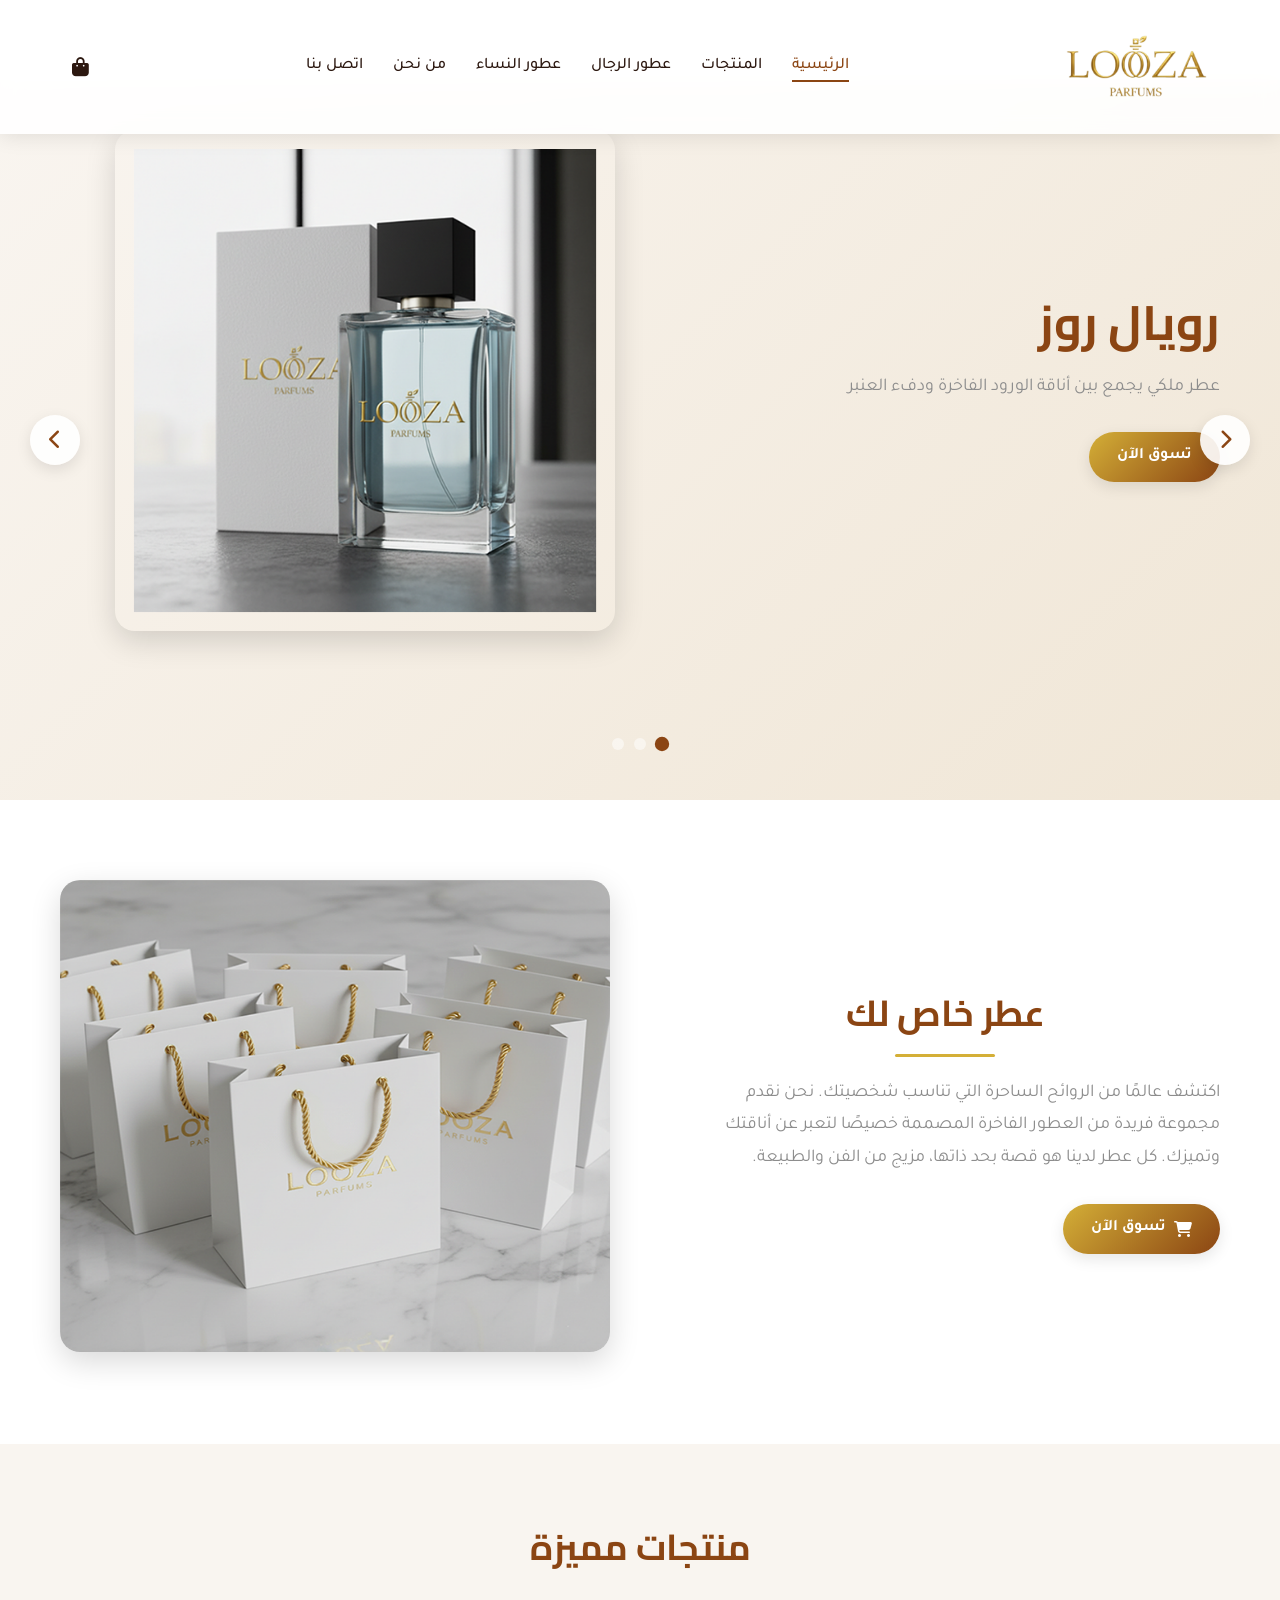
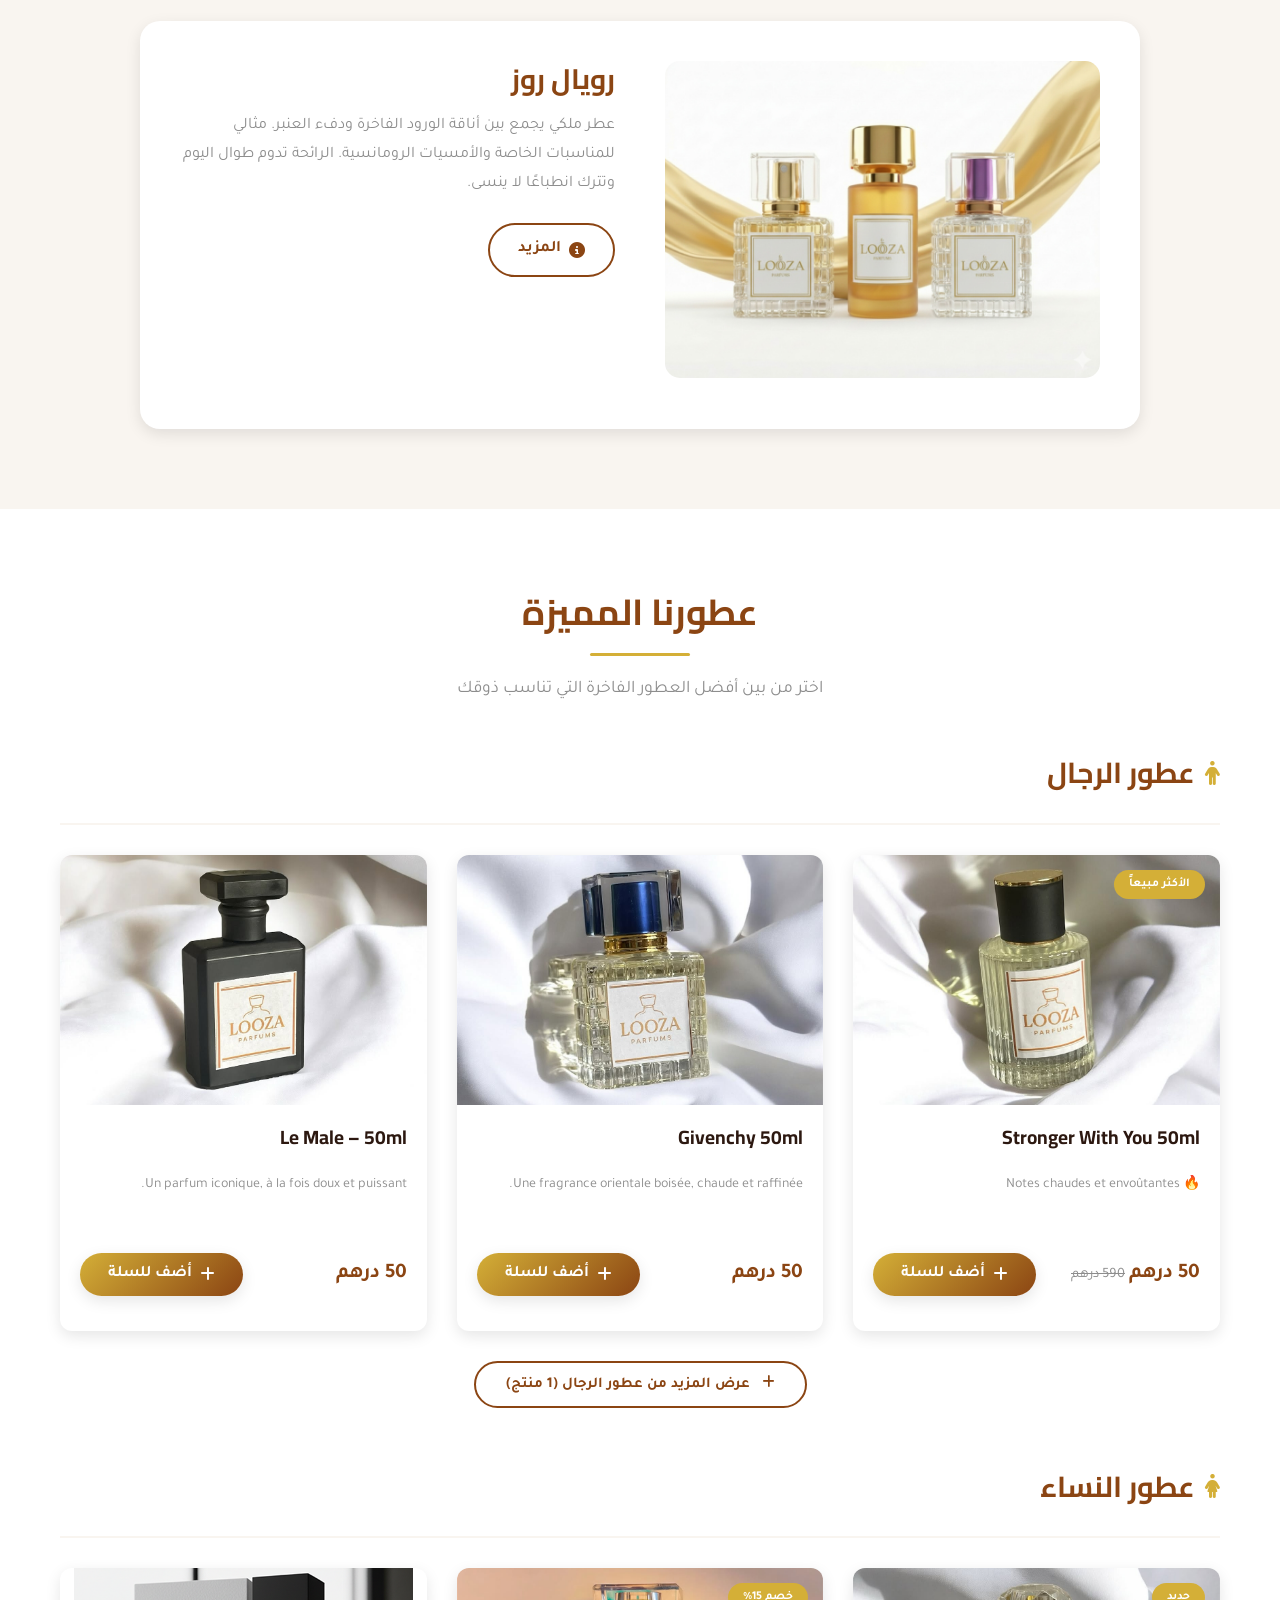
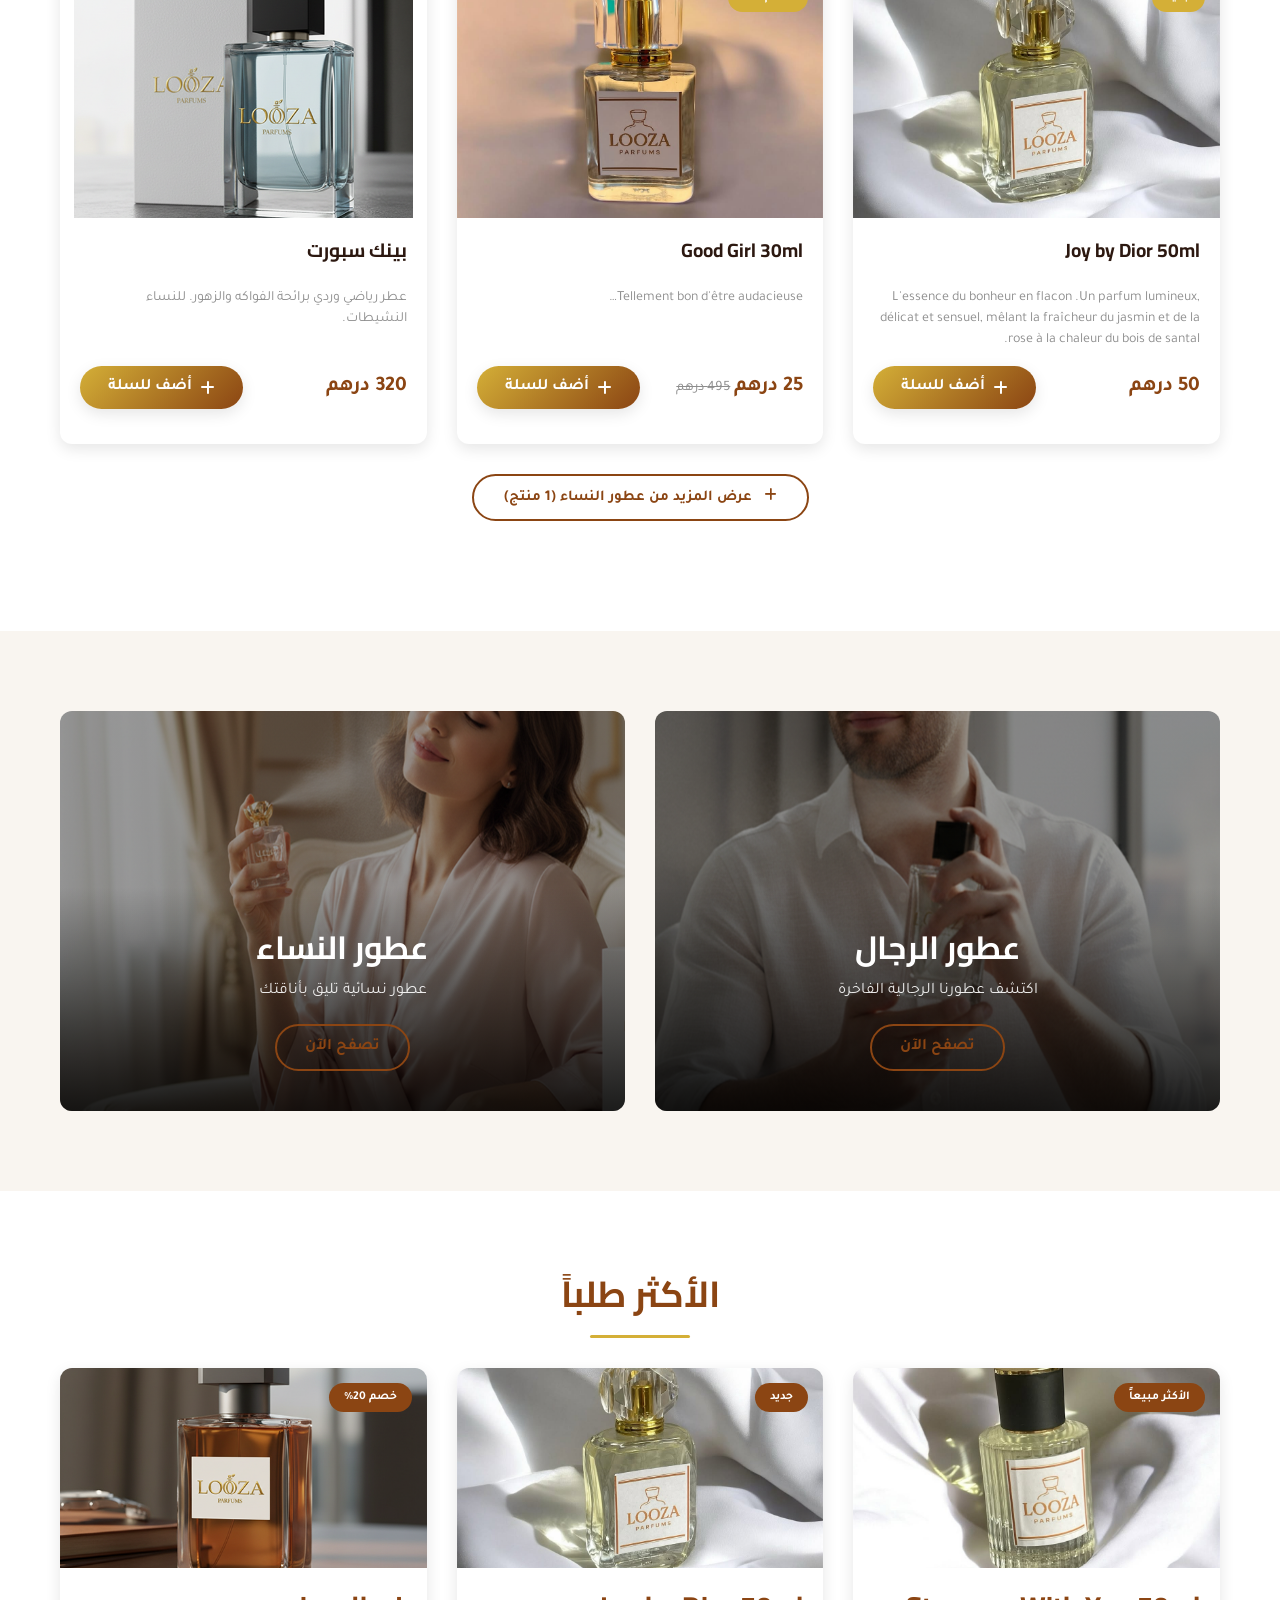
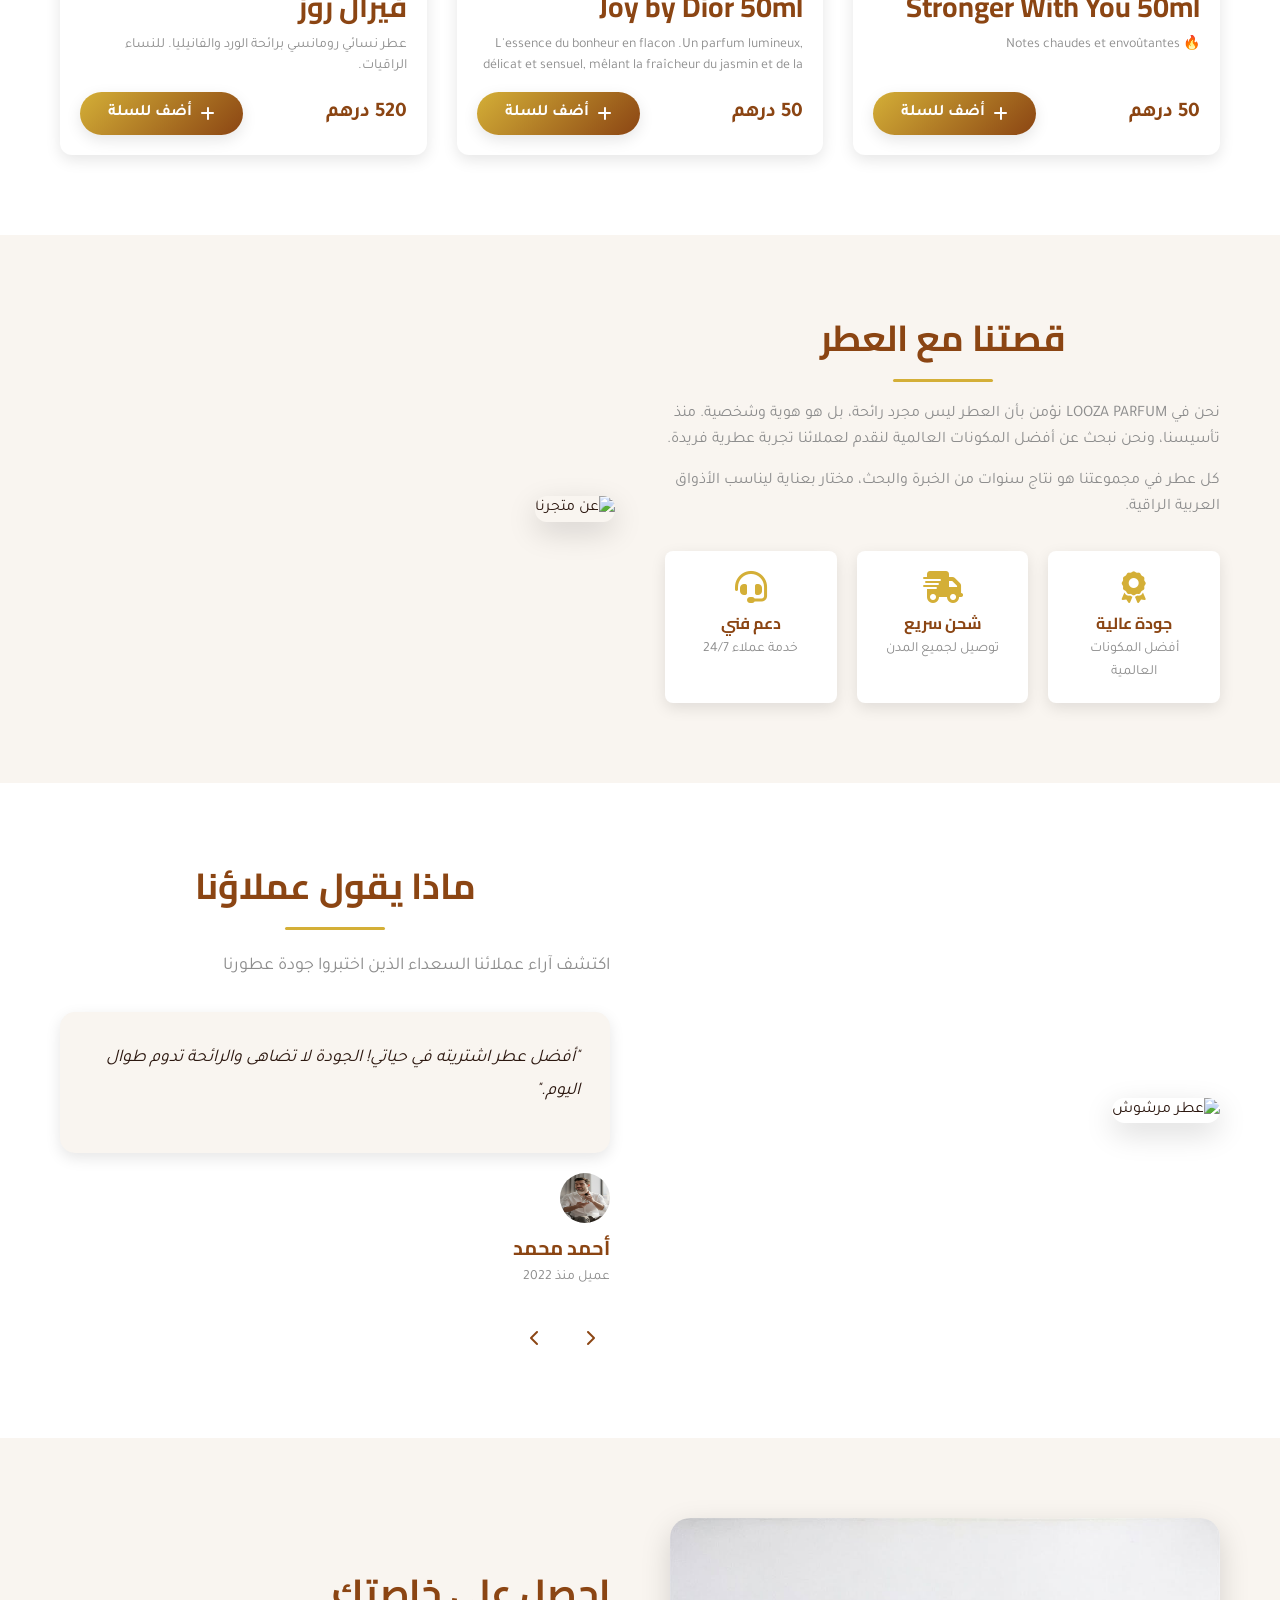
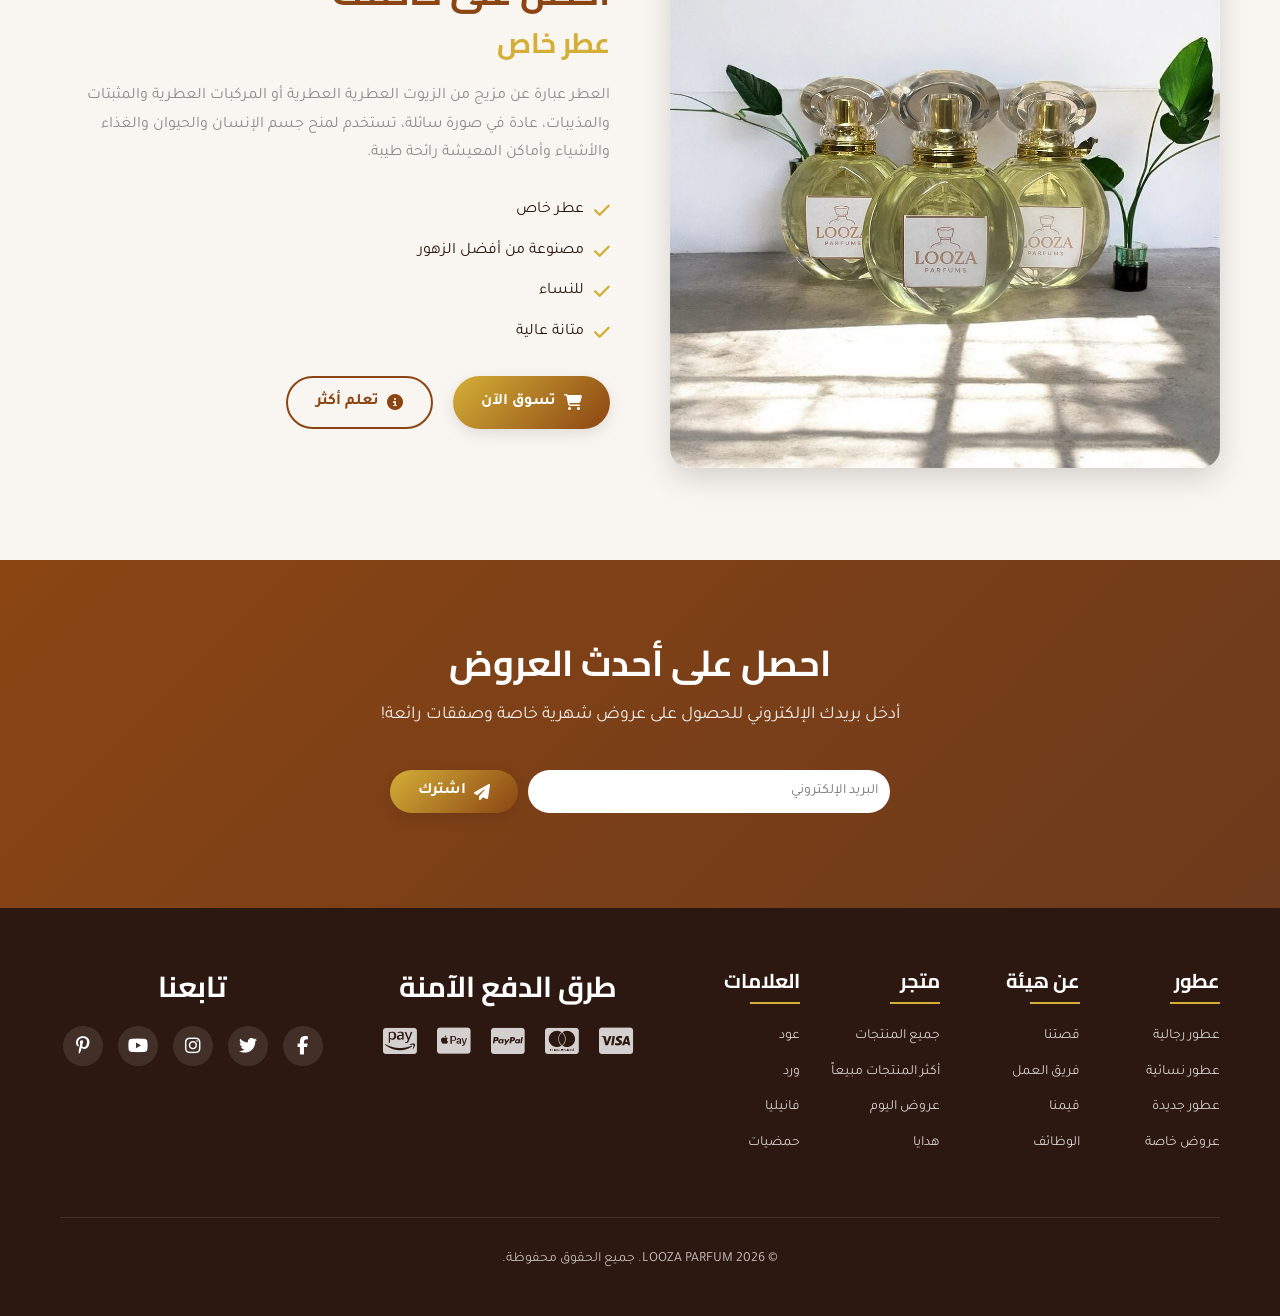
==== commit 7d4c0cf3: "update html" ====
--- a/index.html
+++ b/index.html
@@ -1,2243 +1,559 @@
 <!DOCTYPE html>
-
-
-
 <html lang="ar" dir="rtl">
-
-
-
 <head>
-
-
-
     <meta charset="UTF-8">
-
-
-
     <meta name="viewport" content="width=device-width, initial-scale=1.0">
-
-
-
-    <title>LOOZA PARFUMS - متجر العطور الفاخرة</title>
-    <meta name="description" content="متجر LOOZA PARFUMS يقدم أجود أنواع العطور الطبيعية والفاخرة مع توصيل سريع في المغرب. اكتشف تشكيلتنا الآن.">
-    <meta name="keywords" content="عطور, عطور طبيعية, متجر العطور, توصيل عطور المغرب, LOOZA PARFUMS">
-    <meta property="og:title" content="LOOZA PARFUMS - متجر العطور الفاخرة">
-    <meta property="og:description" content="متجر LOOZA PARFUMS يقدم أجود أنواع العطور الطبيعية والفاخرة مع توصيل سريع في المغرب. اكتشف تشكيلتنا الآن.">
-    <meta property="og:image" content="https://www.loozaparfums.store/img/logo_loza.png">
-    <meta property="og:url" content="https://www.loozaparfums.store">
-    <meta property="og:type" content="website">
-
-
-
-
+    <title>LOOZA PARFUM - متجر العطور الفاخرة</title>
+    
+    <!-- CSS -->
     <link rel="stylesheet" href="style.css">
-
-
-
     <link rel="stylesheet" href="https://cdnjs.cloudflare.com/ajax/libs/font-awesome/6.4.0/css/all.min.css">
-
-
-
-    <style type="text/css">@font-face {font-family:Tajawal;font-style:normal;font-weight:300;src:url(/cf-fonts/s/tajawal/5.0.11/latin/300/normal.woff2);unicode-range:U+0000-00FF,U+0131,U+0152-0153,U+02BB-02BC,U+02C6,U+02DA,U+02DC,U+0304,U+0308,U+0329,U+2000-206F,U+2074,U+20AC,U+2122,U+2191,U+2193,U+2212,U+2215,U+FEFF,U+FFFD;font-display:swap;}@font-face {font-family:Tajawal;font-style:normal;font-weight:300;src:url(/cf-fonts/s/tajawal/5.0.11/arabic/300/normal.woff2);unicode-range:U+0600-06FF,U+0750-077F,U+0870-088E,U+0890-0891,U+0898-08E1,U+08E3-08FF,U+200C-200E,U+2010-2011,U+204F,U+2E41,U+FB50-FDFF,U+FE70-FE74,U+FE76-FEFC;font-display:swap;}@font-face {font-family:Tajawal;font-style:normal;font-weight:400;src:url(/cf-fonts/s/tajawal/5.0.11/arabic/400/normal.woff2);unicode-range:U+0600-06FF,U+0750-077F,U+0870-088E,U+0890-0891,U+0898-08E1,U+08E3-08FF,U+200C-200E,U+2010-2011,U+204F,U+2E41,U+FB50-FDFF,U+FE70-FE74,U+FE76-FEFC;font-display:swap;}@font-face {font-family:Tajawal;font-style:normal;font-weight:400;src:url(/cf-fonts/s/tajawal/5.0.11/latin/400/normal.woff2);unicode-range:U+0000-00FF,U+0131,U+0152-0153,U+02BB-02BC,U+02C6,U+02DA,U+02DC,U+0304,U+0308,U+0329,U+2000-206F,U+2074,U+20AC,U+2122,U+2191,U+2193,U+2212,U+2215,U+FEFF,U+FFFD;font-display:swap;}@font-face {font-family:Tajawal;font-style:normal;font-weight:500;src:url(/cf-fonts/s/tajawal/5.0.11/latin/500/normal.woff2);unicode-range:U+0000-00FF,U+0131,U+0152-0153,U+02BB-02BC,U+02C6,U+02DA,U+02DC,U+0304,U+0308,U+0329,U+2000-206F,U+2074,U+20AC,U+2122,U+2191,U+2193,U+2212,U+2215,U+FEFF,U+FFFD;font-display:swap;}@font-face {font-family:Tajawal;font-style:normal;font-weight:500;src:url(/cf-fonts/s/tajawal/5.0.11/arabic/500/normal.woff2);unicode-range:U+0600-06FF,U+0750-077F,U+0870-088E,U+0890-0891,U+0898-08E1,U+08E3-08FF,U+200C-200E,U+2010-2011,U+204F,U+2E41,U+FB50-FDFF,U+FE70-FE74,U+FE76-FEFC;font-display:swap;}@font-face {font-family:Tajawal;font-style:normal;font-weight:700;src:url(/cf-fonts/s/tajawal/5.0.11/arabic/700/normal.woff2);unicode-range:U+0600-06FF,U+0750-077F,U+0870-088E,U+0890-0891,U+0898-08E1,U+08E3-08FF,U+200C-200E,U+2010-2011,U+204F,U+2E41,U+FB50-FDFF,U+FE70-FE74,U+FE76-FEFC;font-display:swap;}@font-face {font-family:Tajawal;font-style:normal;font-weight:700;src:url(/cf-fonts/s/tajawal/5.0.11/latin/700/normal.woff2);unicode-range:U+0000-00FF,U+0131,U+0152-0153,U+02BB-02BC,U+02C6,U+02DA,U+02DC,U+0304,U+0308,U+0329,U+2000-206F,U+2074,U+20AC,U+2122,U+2191,U+2193,U+2212,U+2215,U+FEFF,U+FFFD;font-display:swap;}@font-face {font-family:Tajawal;font-style:normal;font-weight:800;src:url(/cf-fonts/s/tajawal/5.0.11/arabic/800/normal.woff2);unicode-range:U+0600-06FF,U+0750-077F,U+0870-088E,U+0890-0891,U+0898-08E1,U+08E3-08FF,U+200C-200E,U+2010-2011,U+204F,U+2E41,U+FB50-FDFF,U+FE70-FE74,U+FE76-FEFC;font-display:swap;}@font-face {font-family:Tajawal;font-style:normal;font-weight:800;src:url(/cf-fonts/s/tajawal/5.0.11/latin/800/normal.woff2);unicode-range:U+0000-00FF,U+0131,U+0152-0153,U+02BB-02BC,U+02C6,U+02DA,U+02DC,U+0304,U+0308,U+0329,U+2000-206F,U+2074,U+20AC,U+2122,U+2191,U+2193,U+2212,U+2215,U+FEFF,U+FFFD;font-display:swap;}@font-face {font-family:Cairo;font-style:normal;font-weight:300;src:url(/cf-fonts/v/cairo/5.0.18/arabic/wght/normal.woff2);unicode-range:U+0600-06FF,U+0750-077F,U+0870-088E,U+0890-0891,U+0898-08E1,U+08E3-08FF,U+200C-200E,U+2010-2011,U+204F,U+2E41,U+FB50-FDFF,U+FE70-FE74,U+FE76-FEFC;font-display:swap;}@font-face {font-family:Cairo;font-style:normal;font-weight:300;src:url(/cf-fonts/v/cairo/5.0.18/latin-ext/wght/normal.woff2);unicode-range:U+0100-02AF,U+0304,U+0308,U+0329,U+1E00-1E9F,U+1EF2-1EFF,U+2020,U+20A0-20AB,U+20AD-20CF,U+2113,U+2C60-2C7F,U+A720-A7FF;font-display:swap;}@font-face {font-family:Cairo;font-style:normal;font-weight:300;src:url(/cf-fonts/v/cairo/5.0.18/latin/wght/normal.woff2);unicode-range:U+0000-00FF,U+0131,U+0152-0153,U+02BB-02BC,U+02C6,U+02DA,U+02DC,U+0304,U+0308,U+0329,U+2000-206F,U+2074,U+20AC,U+2122,U+2191,U+2193,U+2212,U+2215,U+FEFF,U+FFFD;font-display:swap;}@font-face {font-family:Cairo;font-style:normal;font-weight:400;src:url(/cf-fonts/v/cairo/5.0.18/latin-ext/wght/normal.woff2);unicode-range:U+0100-02AF,U+0304,U+0308,U+0329,U+1E00-1E9F,U+1EF2-1EFF,U+2020,U+20A0-20AB,U+20AD-20CF,U+2113,U+2C60-2C7F,U+A720-A7FF;font-display:swap;}@font-face {font-family:Cairo;font-style:normal;font-weight:400;src:url(/cf-fonts/v/cairo/5.0.18/arabic/wght/normal.woff2);unicode-range:U+0600-06FF,U+0750-077F,U+0870-088E,U+0890-0891,U+0898-08E1,U+08E3-08FF,U+200C-200E,U+2010-2011,U+204F,U+2E41,U+FB50-FDFF,U+FE70-FE74,U+FE76-FEFC;font-display:swap;}@font-face {font-family:Cairo;font-style:normal;font-weight:400;src:url(/cf-fonts/v/cairo/5.0.18/latin/wght/normal.woff2);unicode-range:U+0000-00FF,U+0131,U+0152-0153,U+02BB-02BC,U+02C6,U+02DA,U+02DC,U+0304,U+0308,U+0329,U+2000-206F,U+2074,U+20AC,U+2122,U+2191,U+2193,U+2212,U+2215,U+FEFF,U+FFFD;font-display:swap;}@font-face {font-family:Cairo;font-style:normal;font-weight:600;src:url(/cf-fonts/v/cairo/5.0.18/arabic/wght/normal.woff2);unicode-range:U+0600-06FF,U+0750-077F,U+0870-088E,U+0890-0891,U+0898-08E1,U+08E3-08FF,U+200C-200E,U+2010-2011,U+204F,U+2E41,U+FB50-FDFF,U+FE70-FE74,U+FE76-FEFC;font-display:swap;}@font-face {font-family:Cairo;font-style:normal;font-weight:600;src:url(/cf-fonts/v/cairo/5.0.18/latin/wght/normal.woff2);unicode-range:U+0000-00FF,U+0131,U+0152-0153,U+02BB-02BC,U+02C6,U+02DA,U+02DC,U+0304,U+0308,U+0329,U+2000-206F,U+2074,U+20AC,U+2122,U+2191,U+2193,U+2212,U+2215,U+FEFF,U+FFFD;font-display:swap;}@font-face {font-family:Cairo;font-style:normal;font-weight:600;src:url(/cf-fonts/v/cairo/5.0.18/latin-ext/wght/normal.woff2);unicode-range:U+0100-02AF,U+0304,U+0308,U+0329,U+1E00-1E9F,U+1EF2-1EFF,U+2020,U+20A0-20AB,U+20AD-20CF,U+2113,U+2C60-2C7F,U+A720-A7FF;font-display:swap;}@font-face {font-family:Cairo;font-style:normal;font-weight:700;src:url(/cf-fonts/v/cairo/5.0.18/latin/wght/normal.woff2);unicode-range:U+0000-00FF,U+0131,U+0152-0153,U+02BB-02BC,U+02C6,U+02DA,U+02DC,U+0304,U+0308,U+0329,U+2000-206F,U+2074,U+20AC,U+2122,U+2191,U+2193,U+2212,U+2215,U+FEFF,U+FFFD;font-display:swap;}@font-face {font-family:Cairo;font-style:normal;font-weight:700;src:url(/cf-fonts/v/cairo/5.0.18/latin-ext/wght/normal.woff2);unicode-range:U+0100-02AF,U+0304,U+0308,U+0329,U+1E00-1E9F,U+1EF2-1EFF,U+2020,U+20A0-20AB,U+20AD-20CF,U+2113,U+2C60-2C7F,U+A720-A7FF;font-display:swap;}@font-face {font-family:Cairo;font-style:normal;font-weight:700;src:url(/cf-fonts/v/cairo/5.0.18/arabic/wght/normal.woff2);unicode-range:U+0600-06FF,U+0750-077F,U+0870-088E,U+0890-0891,U+0898-08E1,U+08E3-08FF,U+200C-200E,U+2010-2011,U+204F,U+2E41,U+FB50-FDFF,U+FE70-FE74,U+FE76-FEFC;font-display:swap;}@font-face {font-family:Cairo;font-style:normal;font-weight:800;src:url(/cf-fonts/v/cairo/5.0.18/latin/wght/normal.woff2);unicode-range:U+0000-00FF,U+0131,U+0152-0153,U+02BB-02BC,U+02C6,U+02DA,U+02DC,U+0304,U+0308,U+0329,U+2000-206F,U+2074,U+20AC,U+2122,U+2191,U+2193,U+2212,U+2215,U+FEFF,U+FFFD;font-display:swap;}@font-face {font-family:Cairo;font-style:normal;font-weight:800;src:url(/cf-fonts/v/cairo/5.0.18/arabic/wght/normal.woff2);unicode-range:U+0600-06FF,U+0750-077F,U+0870-088E,U+0890-0891,U+0898-08E1,U+08E3-08FF,U+200C-200E,U+2010-2011,U+204F,U+2E41,U+FB50-FDFF,U+FE70-FE74,U+FE76-FEFC;font-display:swap;}@font-face {font-family:Cairo;font-style:normal;font-weight:800;src:url(/cf-fonts/v/cairo/5.0.18/latin-ext/wght/normal.woff2);unicode-range:U+0100-02AF,U+0304,U+0308,U+0329,U+1E00-1E9F,U+1EF2-1EFF,U+2020,U+20A0-20AB,U+20AD-20CF,U+2113,U+2C60-2C7F,U+A720-A7FF;font-display:swap;}</style>
-
-
-
+    
+    <!-- Google Fonts -->
+    <link rel="preconnect" href="https://fonts.googleapis.com">
+    <link rel="preconnect" href="https://fonts.gstatic.com" crossorigin>
+    <link href="https://fonts.googleapis.com/css2?family=Cairo:wght@300;400;500;600;700;800&family=Tajawal:wght@300;400;500;700;800&display=swap" rel="stylesheet">
+    
     <link rel="icon" type="image/x-icon" href="img/logo_loza.png">
-
-
-    <script type="text/javascript" src="https://cdn.jsdelivr.net/npm/@emailjs/browser@3/dist/email.min.js"></script>
-
-
-
+    
+    <!-- EmailJS -->
+    <script src="https://cdn.jsdelivr.net/npm/@emailjs/browser@3/dist/email.min.js"></script>
 </head>
-
-
-
 <body>
-
-
-
     <!-- Navigation Bar -->
-
-
-
     <nav class="navbar">
-
-
-
         <div class="container nav-container">
-
-
-
             <!-- Logo -->
-
-
-
             <div class="logo">
-
-
-
-                <!-- <a href="#home">
-
-
-
-                    <i class="fas fa-spa"></i>
-
-
-
-                    <span>LOOZA PARFUM</span>
-
-
-
-                </a> -->
-
-
-
-                <img src="img/logo_loza.png" style="width: 165px; height: auto;" alt="" srcset="">
-
-
-
-            </div>
-
-
-
-
-
-
+                <img src="img/logo_loza.png" style="width: 165px; height: auto;" alt="LOOZA PARFUM">
+            </div>
 
             <!-- Desktop Navigation Links -->
-
-
-
             <ul class="nav-links">
-
-
-
                 <li><a href="#home" class="nav-link active">الرئيسية</a></li>
-
-
-
                 <li><a href="#products" class="nav-link">المنتجات</a></li>
-
-
-
                 <li><a href="#mensGrid" class="nav-link">عطور الرجال</a></li>
-
-
-
                 <li><a href="#womensGrid" class="nav-link">عطور النساء</a></li>
-
-
-
-
-
                 <li><a href="#about" class="nav-link">من نحن</a></li>
-
-
-
                 <li><a href="#contact" class="nav-link">اتصل بنا</a></li>
-
-
-
             </ul>
 
-
-
-
-
-
-
             <!-- Right Section -->
-
-
-
             <div class="nav-right">
-
-
-
-
                 <!-- Cart Button -->
-
-
-
                 <button class="nav-icon cart-btn" id="cartBtn" aria-label="سلة التسوق">
-
-
-
                     <i class="fas fa-shopping-bag"></i>
-
-
-
                     <span class="cart-count" id="cartCount">0</span>
-
-
-
                 </button>
 
-
-
-
-
-
-
                 <!-- Mobile Menu Toggle -->
-
-
-
                 <button class="nav-icon menu-toggle" id="menuToggle" aria-label="قائمة التنقل">
-
-
-
                     <i class="fas fa-bars"></i>
-
-
-
                 </button>
-
-
-
-            </div>
-
-
-
-        </div>
-
-
-
+            </div>
+        </div>
     </nav>
 
-
     <!-- Cart Modal -->
-
-
-
     <div class="cart-modal" id="cartModal">
-
         <div class="cart-container">
-
             <div class="cart-header">
-
-
-
                 <h3><i class="fas fa-shopping-bag"></i> سلة التسوق</h3>
-
-
-
                 <button class="close-cart" id="closeCart">
-
-
-
                     <i class="fas fa-times"></i>
-
-
-
                 </button>
-
-
-
-            </div>
-
-
-
+            </div>
             <div class="cart-body">
-
-
-
                 <div class="cart-items" id="cartItems">
-
-
-
                     <!-- Cart items will be loaded here dynamically -->
-
-
-
-                </div>
-
-
-
+                </div>
                 <div class="cart-summary">
-
-
-
                     <div class="cart-total">
-
-
-
                         <span>المجموع:</span>
-
-
-
                         <span class="total-price" id="cartTotal">0.00 درهم</span>
-
-
-
-                    </div>
-
-
-
+                    </div>
                     <button class="btn btn-primary checkout-btn" id="checkoutBtn" type="button">
-
-
-
                         <i class="fas fa-shopping-cart"></i>
-
-
-
                         إتمام الطلب
-
-
-
                     </button>
-
-
-
-                </div>
-
-
-
-            </div>
-
-
-
-        </div>
-
-
-
+                </div>
+            </div>
+        </div>
     </div>
 
-
-
-
-
-
-
     <!-- Checkout Modal -->
-
-
-
     <div class="checkout-modal" id="checkoutModal">
-
-
-
         <div class="checkout-container">
-
-
-
             <div class="checkout-header">
-
-
-
                 <h3><i class="fas fa-clipboard-check"></i> إتمام الطلب</h3>
-
-
-
                 <button class="close-checkout" id="closeCheckout">
-
-
-
                     <i class="fas fa-times"></i>
-
-
-
                 </button>
-
-
-
-            </div>
-
-
-
+            </div>
             <form class="checkout-form" id="checkoutForm">
-
-
-
                 <div class="form-group">
-
-
-
                     <label for="fullName"><i class="fas fa-user"></i> الاسم الكامل *</label>
-
-
-
                     <input type="text" id="fullName" required placeholder="أدخل اسمك الكامل">
-
-
-
-                </div>
-
-
-
-                
-
-
-
+                </div>
+                
                 <div class="form-group">
-
-
-
                     <label for="phoneNumber"><i class="fas fa-phone"></i> رقم الهاتف *</label>
-
-
-
                     <input type="tel" id="phoneNumber" required placeholder="أدخل رقم هاتفك">
-
-
-
-                </div>
-
-
-
-                
-
-
-
+                </div>
+                
                 <div class="form-group">
-
-
-
                     <label for="city"><i class="fas fa-city"></i> المدينة *</label>
-
-
-
                     <input type="text" id="city" required placeholder="أدخل مدينتك">
-
-
-
-                </div>
-
-
-
-                
-
-
-
+                </div>
+                
                 <div class="form-group">
-
-
-
                     <label for="address"><i class="fas fa-map-marker-alt"></i> العنوان (اختياري)</label>
-
-
-
                     <textarea id="address" placeholder="أدخل عنوانك التفصيلي"></textarea>
-
-
-
-                </div>
-
-
-
-                
-
-
-
+                </div>
+                
                 <div class="form-group">
-
-
-
                     <label>ملاحظات إضافية (اختياري)</label>
-
-
-
                     <textarea id="notes" placeholder="أي ملاحظات إضافية للطلب"></textarea>
-
-
-
-                </div>
-
-
-
-                
-
-
-
+                </div>
+                
                 <div class="form-actions">
-
-
-
                     <button type="button" class="btn btn-outline" id="backToCart">
-
-
-
                         <i class="fas fa-arrow-right"></i>
-
-
-
                         العودة للسلة
-
-
-
                     </button>
-
-
-
                     <button type="submit" class="btn btn-primary" id="submitOrderBtn">
-
-
-
-                    <i class="fas fa-envelope"></i>
-
-
-
-                     إرسال الطلب عبر البريد
-
-
-
+                        <i class="fas fa-envelope"></i>
+                        إرسال الطلب عبر البريد
                     </button>
-
-
-
-                </div>
-
-
-
+                </div>
             </form>
-
-
-
-        </div>
-
-
-
+        </div>
     </div>
 
-
-
-
-
-
-
     <!-- Hero Slider -->
-
-
-
     <section class="hero-slider" id="home">
-
-
-
         <!-- Slide 1 -->
-
-
-
         <div class="slide active">
-
-
-
             <div class="container">
-
-
-
                 <div class="slide-content">
-
-
-
                     <div class="slide-text">
-
-
-
                         <h1 class="slide-title">رويال روز</h1>
-
-
-
                         <p class="slide-desc">عطر ملكي يجمع بين أناقة الورود الفاخرة ودفء العنبر</p>
-
-
-
                         <a href="#products" class="btn btn-primary" type="button">تسوق الآن</a>
-
-
-
-                    </div>
-
-
-
+                    </div>
                     <div class="slide-image">
-
-
-
-                        <img src="img/ar5.png">
-
-
-
-                    </div>
-
-
-
-                </div>
-
-
-
-            </div>
-
-
-
-        </div>
-
-
-
+                        <img src="img/ar5.png" alt="رويال روز">
+                    </div>
+                </div>
+            </div>
+        </div>
         
-
-
-
         <!-- Slide 2 -->
-
-
-
         <div class="slide">
-
-
-
             <div class="container">
-
-
-
                 <div class="slide-content">
-
-
-
                     <div class="slide-text">
-
-
-
                         <h1 class="slide-title">شرم الذهبي</h1>
-
-
-
                         <p class="slide-desc">عطر ذهبي ساحر برائحة الفانيليا والمسك</p>
-
-
-
                         <a href="#products" class="btn btn-primary" type="button">تسوق الآن</a>
-
-
-
-                    </div>
-
-
-
+                    </div>
                     <div class="slide-image">
-
-
-
                         <img src="img/ar3.png" alt="شرم الذهبي">
-
-
-
-                    </div>
-
-
-
-                </div>
-
-
-
-            </div>
-
-
-
-        </div>
-
-
-
+                    </div>
+                </div>
+            </div>
+        </div>
         
-
-
-
         <!-- Slide 3 -->
-
-
-
         <div class="slide">
-
-
-
             <div class="container">
-
-
-
                 <div class="slide-content">
-
-
-
                     <div class="slide-text">
-
-
-
                         <h1 class="slide-title">كول ريد</h1>
-
-
-
                         <p class="slide-desc">عطر أحمر مكثف برائحة التوابل والخشب</p>
-
-
-
                         <a href="#products" class="btn btn-primary" type="button">تسوق الآن</a>
-
-
-
-                    </div>
-
-
-
+                    </div>
                     <div class="slide-image">
-
-
-
                         <img src="img/ar4.png" alt="كول ريد">
-
-
-
-                    </div>
-
-
-
-                </div>
-
-
-
-            </div>
-
-
-
-        </div>
-
-
-
+                    </div>
+                </div>
+            </div>
+        </div>
         
-
-
-
         <!-- Slider Controls -->
-
-
-
         <button class="slider-btn prev-btn" type="button">
-
-
-
             <i class="fas fa-chevron-right"></i>
-
-
-
         </button>
-
-
-
         <button class="slider-btn next-btn" type="button">
-
-
-
             <i class="fas fa-chevron-left"></i>
-
-
-
         </button>
-
-
-
         
-
-
-
         <!-- Slider Dots -->
-
-
-
         <div class="slider-dots">
-
-
-
             <span class="dot active" data-index="0"></span>
-
-
-
             <span class="dot" data-index="1"></span>
-
-
-
             <span class="dot" data-index="2"></span>
-
-
-
-        </div>
-
-
-
-    </section>
-
-
-
-
-
-
+        </div>
+    </section>
 
     <!-- Two Column Section -->
-
-
-
     <section class="two-column-section">
-
-
-
-        <div class="container">
-
-
-
+        <div class="container">
             <div class="two-column-inner">
-
-
-
                 <div class="column-text">
-
-
-
                     <h2 class="section-title">عطر خاص لك</h2>
-
-
-
                     <p class="section-desc">
-
-
-
                         اكتشف عالمًا من الروائح الساحرة التي تناسب شخصيتك. نحن نقدم مجموعة فريدة من العطور الفاخرة المصممة خصيصًا لتعبر عن أناقتك وتميزك. كل عطر لدينا هو قصة بحد ذاتها، مزيج من الفن والطبيعة.
-
-
-
                     </p>
-
-
-
                     <a href="#products" class="btn btn-primary" type="button">
-
-
-
                         <i class="fas fa-shopping-cart"></i>
-
-
-
                         تسوق الآن
-
-
-
                     </a>
-
-
-
-                </div>
-
-
-
+                </div>
                 <div class="column-image">
-
-
-
                     <img src="img/sac.png" alt="عطر خاص">
-
-
-
-                </div>
-
-
-
-            </div>
-
-
-
-        </div>
-
-
-
-    </section>
-
-
-
-
-
-
+                </div>
+            </div>
+        </div>
+    </section>
 
     <!-- Product Highlight -->
-
-
-
     <section class="product-highlight">
-
-
-
-        <div class="container">
-
-
-
+        <div class="container">
             <h2 class="center-title">منتجات مميزة</h2>
-
-
-
             
-
-
-
             <div class="highlight-box">
-
-
-
                 <div class="highlight-image">
-
-
-
                     <img src="img/pack (2).jpg" alt="رويال روز">
-
-
-
-                </div>
-
-
-
+                </div>
                 <div class="highlight-content">
-
-
-
                     <h3 class="product-name">رويال روز</h3>
-
-
-
                     <p class="product-desc">
-
-
-
                         عطر ملكي يجمع بين أناقة الورود الفاخرة ودفء العنبر. مثالي للمناسبات الخاصة والأمسيات الرومانسية. الرائحة تدوم طوال اليوم وتترك انطباعًا لا ينسى.
-
-
-
                     </p>
-
-
-
                     <a href="#products" class="btn btn-outline" type="button">
-
-
-
                         <i class="fas fa-info-circle"></i>
-
-
-
                         المزيد
-
-
-
                     </a>
-
-
-
-                </div>
-
-
-
-            </div>
-
-
-
-        </div>
-
-
-
-    </section>
-
-
-
-
-
-
+                </div>
+            </div>
+        </div>
+    </section>
 
     <!-- Products Section -->
-
-
-
-<section class="products-section" id="products">
-
-
-
-    <div class="container">
-
-
-
-        <h2 class="section-title">عطورنا المميزة</h2>
-
-
-
-        <p class="section-subtitle">اختر من بين أفضل العطور الفاخرة التي تناسب ذوقك</p>
-
-
-
-        
-
-
-
-        <!-- قسم عطور الرجال -->
-
-
-
-        <div class="category-section">
-
-
-
-            <div class="category-header">
-
-
-
-                <h3 class="category-title">
-
-
-
-                    <i class="fas fa-male"></i>
-
-
-
-                    عطور الرجال
-
-
-
-                </h3>
-
-
-
-                
-
-
-
-            </div>
-
-
-
+    <section class="products-section" id="products">
+        <div class="container">
+            <h2 class="section-title">عطورنا المميزة</h2>
+            <p class="section-subtitle">اختر من بين أفضل العطور الفاخرة التي تناسب ذوقك</p>
             
-
-
-
-            <div class="products-grid" id="mensGrid">
-
-
-
-                <!-- عطور الرجال ستظهر هنا -->
-
-
-
-            </div>
-
-
-
-        </div>
-
-
-
-        
-
-
-
-        <!-- قسم عطور النساء -->
-
-
-
-        <div class="category-section">
-
-
-
-            <div class="category-header">
-
-
-
-                <h3 class="category-title">
-
-
-
-                    <i class="fas fa-female"></i>
-
-
-
-                    عطور النساء
-
-
-
-                </h3>
-
-
-
-                
-
-
-
-            </div>
-
-
-
+            <!-- Men's Products -->
+            <div class="category-section">
+                <div class="category-header">
+                    <h3 class="category-title">
+                        <i class="fas fa-male"></i>
+                        عطور الرجال
+                    </h3>
+                </div>
+                <div class="products-grid" id="mensGrid">
+                    <!-- Men's products will be loaded here dynamically -->
+                </div>
+            </div>
             
-
-
-
-            <div class="products-grid" id="womensGrid">
-
-
-
-                <!-- عطور النساء ستظهر هنا -->
-
-
-
-            </div>
-
-
-
-        </div>
-
-
-
-
-
-
-
+            <!-- Women's Products -->
+            <div class="category-section">
+                <div class="category-header">
+                    <h3 class="category-title">
+                        <i class="fas fa-female"></i>
+                        عطور النساء
+                    </h3>
+                </div>
+                <div class="products-grid" id="womensGrid">
+                    <!-- Women's products will be loaded here dynamically -->
+                </div>
+            </div>
+        </div>
+    </section>
+
+    <!-- Categories Section -->
+    <section class="categories-section">
+        <div class="container">
+            <div class="categories-grid">
+                <div class="category-card men-category">
+                    <div class="category-overlay">
+                        <h3>عطور الرجال</h3>
+                        <p>اكتشف عطورنا الرجالية الفاخرة</p>
+                        <button class="btn btn-outline category-btn" type="button" onclick="location.href='#mensGrid'">
+                            تصفح الآن
+                        </button>
+                    </div>
+                </div>
+                
+                <div class="category-card women-category">
+                    <div class="category-overlay">
+                        <h3>عطور النساء</h3>
+                        <p>عطور نسائية تليق بأناقتك</p>
+                        <button class="btn btn-outline category-btn" type="button" onclick="location.href='#womensGrid'">
+                            تصفح الآن
+                        </button>
+                    </div>
+                </div>
+            </div>
+        </div>
+    </section>
+
+    <!-- Featured Products -->
+    <section class="featured-section">
+        <div class="container">
+            <h2 class="section-title">الأكثر طلباً</h2>
+            <div class="featured-grid">
+                <!-- Featured products will be loaded dynamically -->
+            </div>
+        </div>
+    </section>
+
+    <!-- About Section -->
+    <section class="about-section" id="about">
+        <div class="container">
+            <div class="about-content">
+                <div class="about-text">
+                    <h2 class="section-title">قصتنا مع العطر</h2>
+                    <p>نحن في LOOZA PARFUM نؤمن بأن العطر ليس مجرد رائحة، بل هو هوية وشخصية. منذ تأسيسنا، ونحن نبحث عن أفضل المكونات العالمية لنقدم لعملائنا تجربة عطرية فريدة.</p>
+                    <p>كل عطر في مجموعتنا هو نتاج سنوات من الخبرة والبحث، مختار بعناية ليناسب الأذواق العربية الراقية.</p>
+                    <div class="features">
+                        <div class="feature">
+                            <i class="fas fa-award"></i>
+                            <h4>جودة عالية</h4>
+                            <p>أفضل المكونات العالمية</p>
+                        </div>
+                        <div class="feature">
+                            <i class="fas fa-shipping-fast"></i>
+                            <h4>شحن سريع</h4>
+                            <p>توصيل لجميع المدن</p>
+                        </div>
+                        <div class="feature">
+                            <i class="fas fa-headset"></i>
+                            <h4>دعم فني</h4>
+                            <p>خدمة عملاء 24/7</p>
+                        </div>
+                    </div>
+                </div>
+                <div class="about-image">
+                    <img src="img/b1.png" alt="عن متجرنا">
+                </div>
+            </div>
+        </div>
+    </section>
+
+    <!-- Review Section -->
+    <section class="review-section" id="contact">
+        <div class="container">
+            <div class="review-inner">
+                <div class="review-image">
+                    <img src="img/b2.png" alt="عطر مرشوش">
+                </div>
+
+                <div class="review-content">
+                    <h2 class="section-title">ماذا يقول عملاؤنا</h2>
+                    <p class="section-desc">اكتشف آراء عملائنا السعداء الذين اختبروا جودة عطورنا</p>
+
+                    <div class="review-slider" id="reviewSlider">
+                        <div class="review-slide active">
+                            <div class="review-text">
+                                <p>"أفضل عطر اشتريته في حياتي! الجودة لا تضاهى والرائحة تدوم طوال اليوم."</p>
+                            </div>
+                            <div class="review-author">
+                                <img src="img/mens.png" alt="عميل" style="width: 50px; height: 50px; border-radius: 50%;">
+                                <h4>أحمد محمد</h4>
+                                <p>عميل منذ 2022</p>
+                            </div>
+                        </div>
+
+                        <div class="review-slide">
+                            <div class="review-text">
+                                <p>"خدمة عملاء رائعة وشحن سريع. العطر يتجاوز التوقعات!"</p>
+                            </div>
+                            <div class="review-author">
+                                <img src="img/womens.png" alt="عميلة" style="width: 50px; height: 50px; border-radius: 50%;">
+                                <h4>سارة العلي</h4>
+                                <p>مصممة أزياء</p>
+                            </div>
+                        </div>
+
+                        <div class="review-slide">
+                            <div class="review-text">
+                                <p>"التغليف فاخر والعطر أصلي 100%. الرائحة تدوم طوال اليوم."</p>
+                            </div>
+                            <div class="review-author">
+                                <img src="img/mens.png" alt="عميل" style="width: 50px; height: 50px; border-radius: 50%;">
+                                <h4>خالد حسن</h4>
+                                <p>مدير تنفيذي</p>
+                            </div>
+                        </div>
+                    </div>
+
+                    <div class="review-controls">
+                        <button class="review-nav-btn prev-review-btn" type="button">
+                            <i class="fas fa-chevron-right"></i>
+                        </button>
+                        <button class="review-nav-btn next-review-btn" type="button">
+                            <i class="fas fa-chevron-left"></i>
+                        </button>
+                    </div>
+                </div>
+            </div>
+        </div>
+    </section>
+
+    <!-- Special Perfume Section -->
+    <section class="special-perfume">
+        <div class="container">
+            <div class="special-perfume-inner">
+                <div class="special-perfume-image">
+                    <img src="img/par.jpg" alt="عطر خاص">
+                </div>
+                
+                <div class="special-perfume-content">
+                    <h2 class="special-title">احصل على خاصتك</h2>
+                    <h3 class="special-subtitle">عطر خاص</h3>
+                    <p class="special-desc">
+                        العطر عبارة عن مزيج من الزيوت العطرية العطرية أو المركبات العطرية والمثبتات والمذيبات، عادة في صورة سائلة، تستخدم لمنح جسم الإنسان والحيوان والغذاء والأشياء وأماكن المعيشة رائحة طيبة.
+                    </p>
+                    
+                    <ul class="special-features">
+                        <li><i class="fas fa-check"></i> عطر خاص</li>
+                        <li><i class="fas fa-check"></i> مصنوعة من أفضل الزهور</li>
+                        <li><i class="fas fa-check"></i> للنساء</li>
+                        <li><i class="fas fa-check"></i> متانة عالية</li>
+                    </ul>
+                    
+                    <div class="special-buttons">
+                        <a href="#products" class="btn btn-primary" type="button">
+                            <i class="fas fa-shopping-cart"></i>
+                            تسوق الآن
+                        </a>
+                        <a href="#about" class="btn btn-outline" type="button">
+                            <i class="fas fa-info-circle"></i>
+                            تعلم أكثر
+                        </a>
+                    </div>
+                </div>
+            </div>
+        </div>
+    </section>
+
+    <!-- Email Offer Banner -->
+    <section class="email-offer">
+        <div class="container">
+            <div class="email-offer-inner">
+                <h2 class="email-title">احصل على أحدث العروض</h2>
+                <p class="email-desc">أدخل بريدك الإلكتروني للحصول على عروض شهرية خاصة وصفقات رائعة!</p>
+                
+                <form class="email-form" id="emailForm">
+                    <div class="form-group">
+                        <input type="email" placeholder="البريد الإلكتروني" required>
+                        <button type="submit" class="btn btn-primary">
+                            <i class="fas fa-paper-plane"></i>
+                            اشترك
+                        </button>
+                    </div>
+                </form>
+            </div>
+        </div>
+    </section>
+
+    <!-- Custom Alert -->
+    <div id="customConfirm" class="confirm-overlay">
+        <div class="confirm-box">
+            <p class="confirm-message">هل تريد إرسال الطلب الآن؟</p>
+            <div class="confirm-actions">
+                <button id="confirmYes" class="btn-yes">نعم</button>
+                <button id="confirmNo" class="btn-no">إلغاء</button>
+            </div>
+        </div>
     </div>
 
-
-
-</section>
-
-
-
-
-    <!-- Categories Section -->
-
-
-
-    <section class="categories-section">
-
-
-
-        <div class="container">
-
-
-
-            <div class="categories-grid">
-
-
-
-                <div class="category-card men-category" id="men">
-
-
-
-                    <div class="category-overlay">
-
-
-
-                        <h3>عطور الرجال</h3>
-
-
-
-                        <p>اكتشف عطورنا الرجالية الفاخرة</p>
-
-
-
-                        <button class="btn btn-outline category-btn" data-category="men" type="button" onclick="location.href='#mensGrid'"  >
-
-
-
-                            تصفح الآن
-
-
-
-                        </button>
-
-
-
-                    </div>
-
-
-
-                </div>
-
-
-
-                
-
-
-
-                <div class="category-card women-category" id="women">
-
-
-
-                    <div class="category-overlay">
-
-
-
-                        <h3>عطور النساء</h3>
-
-
-
-                        <p>عطور نسائية تليق بأناقتك</p>
-
-
-
-                        <button class="btn btn-outline category-btn" data-category="women" type="button"  onclick="location.href='#womensGrid'">
-
-
-
-                            تصفح الآن
-
-
-
-                        </button>
-
-
-
-                    </div>
-
-
-
-                </div>
-
-
-
-            </div>
-
-
-
-        </div>
-
-
-
-    </section>
-
-
-
-
-
-
-
-    <!-- Featured Products -->
-
-
-
-    <section class="featured-section">
-
-
-
-        <div class="container">
-
-
-
-            <h2 class="section-title">الأكثر طلباً</h2>
-
-
-
+    <!-- Footer -->
+    <footer class="footer">
+        <div class="container">
+            <div class="footer-content">
+                <!-- Links Section -->
+                <div class="footer-links">
+                    <div class="link-column">
+                        <h3 class="footer-title">عطور</h3>
+                        <ul>
+                            <li><a href="#products">عطور رجالية</a></li>
+                            <li><a href="#products">عطور نسائية</a></li>
+                            <li><a href="#products">عطور جديدة</a></li>
+                            <li><a href="#products">عروض خاصة</a></li>
+                        </ul>
+                    </div>
+                    
+                    <div class="link-column">
+                        <h3 class="footer-title">عن هيئة</h3>
+                        <ul>
+                            <li><a href="#about">قصتنا</a></li>
+                            <li><a href="#about">فريق العمل</a></li>
+                            <li><a href="#about">قيمنا</a></li>
+                            <li><a href="#about">الوظائف</a></li>
+                        </ul>
+                    </div>
+                    
+                    <div class="link-column">
+                        <h3 class="footer-title">متجر</h3>
+                        <ul>
+                            <li><a href="#products">جميع المنتجات</a></li>
+                            <li><a href="#products">أكثر المنتجات مبيعاً</a></li>
+                            <li><a href="#products">عروض اليوم</a></li>
+                            <li><a href="#products">هدايا</a></li>
+                        </ul>
+                    </div>
+                    
+                    <div class="link-column">
+                        <h3 class="footer-title">العلامات</h3>
+                        <ul>
+                            <li><a href="#products">عود</a></li>
+                            <li><a href="#products">ورد</a></li>
+                            <li><a href="#products">فانيليا</a></li>
+                            <li><a href="#products">حمضيات</a></li>
+                        </ul>
+                    </div>
+                </div>
+                
+                <!-- Payment Methods -->
+                <div class="payment-methods">
+                    <h3 class="payment-title">طرق الدفع الآمنة</h3>
+                    <div class="payment-icons">
+                        <i class="fab fa-cc-visa" title="Visa"></i>
+                        <i class="fab fa-cc-mastercard" title="MasterCard"></i>
+                        <i class="fab fa-cc-paypal" title="PayPal"></i>
+                        <i class="fab fa-cc-apple-pay" title="Apple Pay"></i>
+                        <i class="fab fa-cc-amazon-pay" title="Amazon Pay"></i>
+                    </div>
+                </div>
+                
+                <!-- Social Media -->
+                <div class="social-media">
+                    <h3 class="social-title">تابعنا</h3>
+                    <div class="social-icons">
+                        <a href="#" type="button"><i class="fab fa-facebook-f"></i></a>
+                        <a href="#" type="button"><i class="fab fa-twitter"></i></a>
+                        <a href="#" type="button"><i class="fab fa-instagram"></i></a>
+                        <a href="#" type="button"><i class="fab fa-youtube"></i></a>
+                        <a href="#" type="button"><i class="fab fa-pinterest-p"></i></a>
+                    </div>
+                </div>
+            </div>
             
-
-
-
-            <div class="featured-grid">
-
-
-
-                <!-- Featured products will be loaded dynamically -->
-
-
-
-            </div>
-
-
-
-        </div>
-
-
-
-    </section>
-
-
-
-
-
-
-
-    <!-- About Section -->
-
-
-
-    <section class="about-section" id="about">
-
-
-
-        <div class="container">
-
-
-
-            <div class="about-content">
-
-
-
-                <div class="about-text">
-
-
-
-                    <h2 class="section-title">قصتنا مع العطر</h2>
-
-
-
-                    <p>نحن في LOOZA PARFUM نؤمن بأن العطر ليس مجرد رائحة، بل هو هوية وشخصية. منذ تأسيسنا، ونحن نبحث عن أفضل المكونات العالمية لنقدم لعملائنا تجربة عطرية فريدة.</p>
-
-
-
-                    <p>كل عطر في مجموعتنا هو نتاج سنوات من الخبرة والبحث، مختار بعناية ليناسب الأذواق العربية الراقية.</p>
-
-
-
-                    <div class="features">
-
-
-
-                        <div class="feature">
-
-
-
-                            <i class="fas fa-award"></i>
-
-
-
-                            <h4>جودة عالية</h4>
-
-
-
-                            <p>أفضل المكونات العالمية</p>
-
-
-
-                        </div>
-
-
-
-                        <div class="feature">
-
-
-
-                            <i class="fas fa-shipping-fast"></i>
-
-
-
-                            <h4>شحن سريع</h4>
-
-
-
-                            <p>توصيل لجميع المدن</p>
-
-
-
-                        </div>
-
-
-
-                        <div class="feature">
-
-
-
-                            <i class="fas fa-headset"></i>
-
-
-
-                            <h4>دعم فني</h4>
-
-
-
-                            <p>خدمة عملاء 24/7</p>
-
-
-
-                        </div>
-
-
-
-                    </div>
-
-
-
-                </div>
-
-
-
-                <div class="about-image">
-
-
-
-                    <img src="img/b1.png" alt="عن متجرنا">
-
-
-
-                </div>
-
-
-
-            </div>
-
-
-
-        </div>
-
-
-
-    </section>
-
-
-
-    
-
-
-
-    <!-- Review Section -->
-
-
-
-    <section class="review-section" id="contact">
-
-
-
-        <div class="container">
-
-
-
-            <div class="review-inner">
-
-
-
-                <div class="review-image">
-
-
-
-                    <img src="img/b2.png" alt="عطر مرشوش">
-
-
-
-                </div>
-
-
-
-
-
-
-
-                <div class="review-content">
-
-
-
-                    <h2 class="section-title">ماذا يقول عملاؤنا</h2>
-
-
-
-                    <p class="section-desc">اكتشف آراء عملائنا السعداء الذين اختبروا جودة عطورنا</p>
-
-
-
-
-
-
-
-                    <div class="review-slider" id="reviewSlider">
-
-
-
-                        <div class="review-slide active">
-
-
-
-                            <div class="review-text">
-
-
-
-                                <p>"أفضل عطر اشتريته في حياتي! الجودة لا تضاهى والرائحة تدوم طوال اليوم."</p>
-
-
-
-                            </div>
-
-
-
-                            <div class="review-author">
-
-
-
-                                <img src="img/mens.png" alt="" srcset=""  style="width: 50px; height: 50px; border-radius: 50%; ">
-
-
-
-                                <h4>أحمد محمد</h4>
-
-
-
-                                <p>عميل منذ 2022</p>
-
-
-
-                            </div>
-
-
-
-                        </div>
-
-
-
-
-
-
-
-                        <div class="review-slide">
-
-
-
-                            <div class="review-text">
-
-
-
-                                <p>"خدمة عملاء رائعة وشحن سريع. العطر يتجاوز التوقعات!"</p>
-
-
-
-                            </div>
-
-
-
-                            <div class="review-author">
-
-
-
-                                <img src="img/womens.png" alt="" srcset=""  style="width: 50px; height: 50px; border-radius: 50%;">
-
-
-
-                                <h4>سارة العلي</h4>
-
-
-
-                                <p>مصممة أزياء</p>
-
-
-
-                            </div>
-
-
-
-                        </div>
-
-
-
-
-
-
-
-                        <div class="review-slide">
-
-
-
-                            <div class="review-text">
-
-
-
-                                <p>"التغليف فاخر والعطر أصلي 100%. الرائحة تدوم طوال اليوم."</p>
-
-
-
-                            </div>
-
-
-
-                            <div class="review-author">
-
-
-
-                                <img src="img/mens.png" alt="" srcset=""  style="width: 50px; height: 50px; border-radius: 50%; ">
-
-
-
-                                <h4>خالد حسن</h4>
-
-
-
-                                <p>مدير تنفيذي</p>
-
-
-
-                            </div>
-
-
-
-                        </div>
-
-
-
-                    </div>
-
-
-
-
-
-
-
-                    <div class="review-controls">
-
-
-
-                        <button class="review-nav-btn prev-review-btn" type="button">
-
-
-
-                            <i class="fas fa-chevron-right"></i>
-
-
-
-                        </button>
-
-
-
-                        <button class="review-nav-btn next-review-btn" type="button">
-
-
-
-                            <i class="fas fa-chevron-left"></i>
-
-
-
-                        </button>
-
-
-
-                    </div>
-
-
-
-                </div>
-
-
-
-            </div>
-
-
-
-        </div>
-
-
-
-    </section>
-
-
-
-
-
-
-
-    <!-- Special Perfume Section -->
-
-
-
-    <section class="special-perfume">
-
-
-
-        <div class="container">
-
-
-
-            <div class="special-perfume-inner">
-
-
-
-                <div class="special-perfume-image">
-
-
-
-                    <img src="img/par.jpg" alt="عطر خاص">
-
-
-
-                </div>
-
-
-
-                
-
-
-
-                <div class="special-perfume-content">
-
-
-
-                    <h2 class="special-title">احصل على خاصتك</h2>
-
-
-
-                    <h3 class="special-subtitle">عطر خاص</h3>
-
-
-
-                    <p class="special-desc">
-
-
-
-                        العطر عبارة عن مزيج من الزيوت العطرية العطرية أو المركبات العطرية والمثبتات والمذيبات، عادة في صورة سائلة، تستخدم لمنح جسم الإنسان والحيوان والغذاء والأشياء وأماكن المعيشة رائحة طيبة.
-
-
-
-                    </p>
-
-
-
-                    
-
-
-
-                    <ul class="special-features">
-
-
-
-                        <li><i class="fas fa-check"></i> عطر خاص</li>
-
-
-
-                        <li><i class="fas fa-check"></i> مصنوعة من أفضل الزهور</li>
-
-
-
-                        <li><i class="fas fa-check"></i> للنساء</li>
-
-
-
-                        <li><i class="fas fa-check"></i> متانة عالية</li>
-
-
-
-                    </ul>
-
-
-
-                    
-
-
-
-                    <div class="special-buttons">
-
-
-
-                        <a href="#products" class="btn btn-primary" type="button">
-
-
-
-                            <i class="fas fa-shopping-cart"></i>
-
-
-
-                            تسوق الآن
-
-
-
-                        </a>
-
-
-
-                        <a href="#about" class="btn btn-outline" type="button">
-
-
-
-                            <i class="fas fa-info-circle"></i>
-
-
-
-                            يتعلم أكثر
-
-
-
-                        </a>
-
-
-
-                    </div>
-
-
-
-                </div>
-
-
-
-            </div>
-
-
-
-        </div>
-
-
-
-    </section>
-
-
-
-    
-
-
-
-    <!-- Email Offer Banner -->
-
-
-
-    <section class="email-offer">
-
-
-
-        <div class="container">
-
-
-
-            <div class="email-offer-inner">
-
-
-
-                <h2 class="email-title">احصل على أحدث العروض</h2>
-
-
-
-                <p class="email-desc">أدخل بريدك الإلكتروني للحصول على عروض شهرية خاصة وصفقات رائعة!</p>
-
-
-
-                
-
-
-
-                <form class="email-form" id="emailForm">
-
-
-
-                    <div class="form-group">
-
-
-
-                        <input type="email" placeholder="البريد الإلكتروني" required>
-
-
-
-                        <button type="submit" class="btn btn-primary">
-
-
-
-                            <i class="fas fa-paper-plane"></i>
-
-
-
-                            اشترك
-
-
-
-                        </button>
-
-
-
-                    </div>
-
-
-
-                    <p class="form-message" id="formMessage"></p>
-
-
-
-                </form>
-
-
-
-            </div>
-
-
-
-        </div>
-
-
-
-    </section>
-
-
-
-
-
-
-
-    
-
-
-
-    <!-- Custom Alert -->
-
-
-
-<div id="customConfirm" class="confirm-overlay">
-
-
-
-    <div class="confirm-box">
-
-
-
-        <p class="confirm-message">هل تريد إرسال الطلب الآن؟</p>
-
-
-
-
-
-
-
-        <div class="confirm-actions">
-
-
-
-            <button id="confirmYes" class="btn-yes">نعم</button>
-
-
-
-            <button id="confirmNo" class="btn-no">إلغاء</button>
-
-
-
-        </div>
-
-
-
-    </div>
-
-
-
-</div>
-
-
-
-
-
-
-
-    <!-- Footer -->
-
-
-
-    <footer class="footer">
-
-
-
-        <div class="container">
-
-
-
-            <div class="footer-content">
-
-
-
-                <!-- Links Section -->
-
-
-
-                <div class="footer-links">
-
-
-
-                    <div class="link-column">
-
-
-
-                        <h3 class="footer-title">عطور</h3>
-
-
-
-                        <ul>
-
-
-
-                            <li><a href="#products">عطور رجالية</a></li>
-
-
-
-                            <li><a href="#products">عطور نسائية</a></li>
-
-
-
-                            <li><a href="#products">عطور جديدة</a></li>
-
-
-
-                            <li><a href="#products">عروض خاصة</a></li>
-
-
-
-                        </ul>
-
-
-
-                    </div>
-
-
-
-                    
-
-
-
-                    <div class="link-column">
-
-
-
-                        <h3 class="footer-title">عن هيئة</h3>
-
-
-
-                        <ul>
-
-
-
-                            <li><a href="#about">قصتنا</a></li>
-
-
-
-                            <li><a href="#about">فريق العمل</a></li>
-
-
-
-                            <li><a href="#about">قيمنا</a></li>
-
-
-
-                            <li><a href="#about">الوظائف</a></li>
-
-
-
-                        </ul>
-
-
-
-                    </div>
-
-
-
-                    
-
-
-
-                    <div class="link-column">
-
-
-
-                        <h3 class="footer-title">متجر</h3>
-
-
-
-                        <ul>
-
-
-
-                            <li><a href="#products">جميع المنتجات</a></li>
-
-
-
-                            <li><a href="#products">أكثر المنتجات مبيعاً</a></li>
-
-
-
-                            <li><a href="#products">عروض اليوم</a></li>
-
-
-
-                            <li><a href="#products">هدايا</a></li>
-
-
-
-                        </ul>
-
-
-
-                    </div>
-
-
-
-                    
-
-
-
-                    <div class="link-column">
-
-
-
-                        <h3 class="footer-title">العلامات</h3>
-
-
-
-                        <ul>
-
-
-
-                            <li><a href="#products">عود</a></li>
-
-
-
-                            <li><a href="#products">ورد</a></li>
-
-
-
-                            <li><a href="#products">فانيليا</a></li>
-
-
-
-                            <li><a href="#products">حمضيات</a></li>
-
-
-
-                        </ul>
-
-
-
-                    </div>
-
-
-
-                </div>
-
-
-
-                
-
-
-
-                <!-- Payment Methods -->
-
-
-
-                <div class="payment-methods">
-
-
-
-                    <h3 class="payment-title">طرق الدفع الآمنة</h3>
-
-
-
-                    <div class="payment-icons">
-
-
-
-                        <i class="fab fa-cc-visa" title="Visa"></i>
-
-
-
-                        <i class="fab fa-cc-mastercard" title="MasterCard"></i>
-
-
-
-                        <i class="fab fa-cc-paypal" title="PayPal"></i>
-
-
-
-                        <i class="fab fa-cc-apple-pay" title="Apple Pay"></i>
-
-
-
-                        <i class="fab fa-cc-amazon-pay" title="Amazon Pay"></i>
-
-
-
-                    </div>
-
-
-
-                </div>
-
-
-
-                
-
-
-
-                <!-- Social Media -->
-
-
-
-                <div class="social-media">
-
-
-
-                    <h3 class="social-title">تابعنا</h3>
-
-
-
-                    <div class="social-icons">
-
-
-
-                        <a href="#" type="button"><i class="fab fa-facebook-f"></i></a>
-
-
-
-                        <a href="#" type="button"><i class="fab fa-twitter"></i></a>
-
-
-
-                        <a href="#" type="button"><i class="fab fa-instagram"></i></a>
-
-
-
-                        <a href="#" type="button"><i class="fab fa-youtube"></i></a>
-
-
-
-                        <a href="#" type="button"><i class="fab fa-pinterest-p"></i></a>
-
-
-
-                    </div>
-
-
-
-                </div>
-
-
-
-            </div>
-
-
-
-            
-
-
-
             <!-- Copyright -->
-
-
-
             <div class="footer-bottom">
-
-
-
                 <p class="copyright">
-
-
-
                     © <span id="currentYear">2024</span> LOOZA PARFUM. جميع الحقوق محفوظة.
-
-
-
                 </p>
-
-
-
-            </div>
-
-
-
-        </div>
-
-
-
+            </div>
+        </div>
     </footer>
 
-
-
-
-
-
-
+    <!-- JavaScript -->
     <script src="script.js"></script>
-
-
-
-<script>(function(){function c(){var b=a.contentDocument||a.contentWindow.document;if(b){var d=b.createElement('script');d.innerHTML="window.__CF$cv$params={r:'9a8eef7aae23e240',t:'MTc2NDg4OTM4OS4wMDAwMDA='};var a=document.createElement('script');a.nonce='';a.src='/cdn-cgi/challenge-platform/scripts/jsd/main.js';document.getElementsByTagName('head')[0].appendChild(a);";b.getElementsByTagName('head')[0].appendChild(d)}}if(document.body){var a=document.createElement('iframe');a.height=1;a.width=1;a.style.position='absolute';a.style.top=0;a.style.left=0;a.style.border='none';a.style.visibility='hidden';document.body.appendChild(a);if('loading'!==document.readyState)c();else if(window.addEventListener)document.addEventListener('DOMContentLoaded',c);else{var e=document.onreadystatechange||function(){};document.onreadystatechange=function(b){e(b);'loading'!==document.readyState&&(document.onreadystatechange=e,c())}}}})();</script></body>
-
-
-
+</body>
 </html>
--- a/style.css
+++ b/style.css
@@ -5724,4 +5724,590 @@
     height: 35px;
     font-size: 14px;
   }
-}+}
+
+
+/*------------------------------------*/
+
+/* ================================
+   FIX CART TOTAL ON MOBILE
+   ================================ */
+@media (max-width: 768px) {
+
+  /* خلي cart modal منظم */
+  .cart-modal {
+    align-items: flex-end;
+  }
+
+  .cart-container {
+    width: 100%;
+    max-height: 90vh;
+    border-radius: 20px 20px 0 0;
+    overflow-y: auto;
+  }
+
+  /* متخليش overflow يقطع المحتوى */
+  .cart-body {
+    overflow: visible !important;
+  }
+
+  /* إجبار المجموع يبان */
+  .cart-summary {
+    display: block !important;
+    position: sticky;
+    bottom: 0;
+    background: #fff;
+    z-index: 10;
+    padding: 15px;
+    border-top: 1px solid #eee;
+  }
+
+  .cart-total {
+    display: flex !important;
+    justify-content: space-between;
+    align-items: center;
+    font-size: 16px;
+    margin-bottom: 12px;
+  }
+
+  .total-price {
+    font-weight: bold;
+    color: var(--primary-color);
+  }
+
+  /* زر إتمام الطلب */
+  .checkout-btn {
+    width: 100%;
+    font-size: 15px;
+    padding: 12px;
+  }
+
+}
+
+
+/*---------------------------*/
+
+/* ================================
+   FINAL FORCE FIX - MOBILE CART
+   ================================ */
+@media (max-width: 768px) {
+
+  /* نحبسو أي overflow كيقطع */
+  .cart-modal,
+  .cart-container,
+  .cart-body {
+    overflow: visible !important;
+  }
+
+  /* خلي cart ياخد مساحة */
+  .cart-container {
+    padding-bottom: 120px !important;
+  }
+
+  /* المجموع FIXED لتحت الشاشة */
+  .cart-summary {
+    position: fixed !important;
+    bottom: 0;
+    left: 0;
+    width: 100%;
+    display: block !important;
+    background: #ffffff;
+    z-index: 99999;
+    padding: 15px;
+    border-top: 1px solid #ddd;
+    box-shadow: 0 -4px 15px rgba(0,0,0,0.1);
+  }
+
+  .cart-total {
+    display: flex !important;
+    justify-content: space-between;
+    align-items: center;
+    font-size: 16px;
+    margin-bottom: 10px;
+  }
+
+  .checkout-btn {
+    width: 100%;
+    padding: 14px;
+    font-size: 16px;
+  }
+
+}
+
+/*---------------------*/
+
+/* FIX CART TOTAL ON MOBILE */
+@media (max-width: 768px) {
+  .cart-container {
+    display: flex;
+    flex-direction: column;
+    max-height: 100vh;
+  }
+
+  .cart-body {
+    flex: 1;
+    overflow-y: auto;
+  }
+
+  .cart-summary {
+    position: sticky;
+    bottom: 0;
+    background: #fff;
+    padding: 15px;
+    border-top: 1px solid #eee;
+    z-index: 10;
+  }
+
+  .cart-total {
+    display: flex;
+    justify-content: space-between;
+    font-size: 16px;
+    font-weight: bold;
+  }
+
+  .checkout-btn {
+    width: 100%;
+    margin-top: 10px;
+  }
+}
+
+
+.cart-modal {
+    position: fixed; /* باش يبقى ثابت فوق الشاشة */
+    top: 0;          /* يبدا من أعلى الشاشة */
+    left: 0;
+    right: 0;
+    bottom: 0;       /* يغطي كامل الشاشة */
+    z-index: 10000;  /* أكبر من أي navbar */
+    background: #fff; /* خلفية بيضاء */
+    overflow-y: auto; /* باش تقدر تدور فالـ modal */
+}
+
+
+/* ================================
+   🛒 CART MODAL - MOBILE COMPLETE FIX
+   ================================ */
+
+/* للموبايل: Cart يطلع من تحت */
+@media (max-width: 768px) {
+  .cart-modal {
+    position: fixed !important;
+    top: 0 !important;
+    left: 0 !important;
+    right: 0 !important;
+    bottom: 0 !important;
+    width: 100% !important;
+    height: 100vh !important;
+    background: rgba(0, 0, 0, 0.5) !important;
+    z-index: 99999 !important; /* فوق كل شي */
+    display: none;
+    justify-content: center;
+    align-items: flex-end; /* Cart يطلع من تحت */
+  }
+
+  .cart-modal.active {
+    display: flex !important;
+  }
+
+  .cart-container {
+    width: 100% !important;
+    max-width: 100% !important;
+    height: 85vh !important;
+    max-height: 85vh !important;
+    background: #ffffff !important;
+    border-radius: 20px 20px 0 0 !important;
+    box-shadow: 0 -5px 30px rgba(0,0,0,0.3) !important;
+    animation: slideUpCart 0.3s ease !important;
+    display: flex;
+    flex-direction: column;
+    overflow: hidden;
+  }
+
+  @keyframes slideUpCart {
+    from {
+      transform: translateY(100%);
+      opacity: 0;
+    }
+    to {
+      transform: translateY(0);
+      opacity: 1;
+    }
+  }
+
+  .cart-header {
+    flex-shrink: 0;
+    padding: 20px;
+    border-bottom: 1px solid #eee;
+    background: #fff;
+    position: sticky;
+    top: 0;
+    z-index: 10;
+  }
+
+  .cart-body {
+    flex: 1;
+    display: flex;
+    flex-direction: column;
+    overflow: hidden;
+  }
+
+  .cart-items {
+    flex: 1;
+    overflow-y: auto;
+    padding: 15px;
+    padding-bottom: 120px; /* مكان للـ summary */
+  }
+
+  .cart-summary {
+    position: fixed !important;
+    bottom: 0;
+    left: 0;
+    right: 0;
+    width: 100%;
+    background: #ffffff !important;
+    padding: 20px;
+    border-top: 2px solid #eee;
+    box-shadow: 0 -4px 20px rgba(0,0,0,0.15);
+    z-index: 100;
+  }
+
+  .cart-total {
+    display: flex !important;
+    justify-content: space-between;
+    align-items: center;
+    font-size: 18px;
+    font-weight: bold;
+    margin-bottom: 15px;
+  }
+
+  .total-price {
+    color: var(--primary-color);
+    font-size: 20px;
+  }
+
+  .checkout-btn {
+    width: 100%;
+    padding: 16px;
+    font-size: 16px;
+    font-weight: bold;
+  }
+
+  /* تحسين Cart Items */
+  .cart-item {
+    margin-bottom: 12px;
+    padding: 12px;
+  }
+
+  .cart-item-image {
+    width: 60px;
+    height: 60px;
+  }
+
+  .cart-item-title {
+    font-size: 14px;
+  }
+
+  .cart-item-price {
+    font-size: 16px;
+  }
+}
+
+/* ============================================
+   🎨 FINAL MOBILE POLISH - آخر تحسينات
+   ============================================ */
+
+@media (max-width: 768px) {
+
+  /* 1. تحسين Cart Icon Badge */
+  .cart-count {
+    animation: pulse 2s infinite;
+  }
+
+  @keyframes pulse {
+    0%, 100% { transform: scale(1); }
+    50% { transform: scale(1.1); }
+  }
+
+  /* 2. تحسين Cart Items Animation */
+  .cart-item {
+    animation: slideInItem 0.3s ease;
+  }
+
+  @keyframes slideInItem {
+    from {
+      opacity: 0;
+      transform: translateX(-20px);
+    }
+    to {
+      opacity: 1;
+      transform: translateX(0);
+    }
+  }
+
+  /* 3. تحسين Empty Cart */
+  .empty-cart {
+    animation: fadeIn 0.5s ease;
+  }
+
+  @keyframes fadeIn {
+    from { opacity: 0; }
+    to { opacity: 1; }
+  }
+
+  /* 4. تحسين Buttons Ripple Effect */
+  .btn-primary {
+    position: relative;
+    overflow: hidden;
+  }
+
+  .btn-primary::after {
+    content: '';
+    position: absolute;
+    top: 50%;
+    left: 50%;
+    width: 0;
+    height: 0;
+    border-radius: 50%;
+    background: rgba(255, 255, 255, 0.5);
+    transform: translate(-50%, -50%);
+    transition: width 0.6s, height 0.6s;
+  }
+
+  .btn-primary:active::after {
+    width: 300px;
+    height: 300px;
+  }
+
+  /* 5. تحسين Product Cards */
+  .product-card {
+    transition: all 0.3s cubic-bezier(0.4, 0, 0.2, 1);
+  }
+
+  .product-card:active {
+    transform: scale(0.98);
+  }
+
+  /* 6. Loading Skeleton للصور */
+  .product-image {
+    position: relative;
+    background: linear-gradient(
+      90deg,
+      #f0f0f0 25%,
+      #e0e0e0 50%,
+      #f0f0f0 75%
+    );
+    background-size: 200% 100%;
+    animation: loading 1.5s infinite;
+  }
+
+  @keyframes loading {
+    0% { background-position: 200% 0; }
+    100% { background-position: -200% 0; }
+  }
+
+  .product-image img {
+    position: relative;
+    z-index: 1;
+  }
+
+  /* 7. Smooth Cart Summary appearance */
+  .cart-summary {
+    animation: slideUpSummary 0.3s ease;
+  }
+
+  @keyframes slideUpSummary {
+    from {
+      transform: translateY(100%);
+      opacity: 0;
+    }
+    to {
+      transform: translateY(0);
+      opacity: 1;
+    }
+  }
+
+  /* 8. Better scrollbar للـ Cart Items */
+  .cart-items::-webkit-scrollbar {
+    width: 4px;
+  }
+
+  .cart-items::-webkit-scrollbar-track {
+    background: transparent;
+  }
+
+  .cart-items::-webkit-scrollbar-thumb {
+    background: var(--primary-color);
+    border-radius: 10px;
+  }
+
+  /* 9. تحسين الـ Notification */
+  .notification {
+    animation: notificationSlide 0.5s cubic-bezier(0.68, -0.55, 0.265, 1.55);
+  }
+
+  @keyframes notificationSlide {
+    0% {
+      transform: translateX(400px) scale(0.5);
+      opacity: 0;
+    }
+    100% {
+      transform: translateX(0) scale(1);
+      opacity: 1;
+    }
+  }
+
+  /* 10. Success Checkmark Animation */
+  @keyframes checkmark {
+    0% {
+      transform: scale(0) rotate(45deg);
+    }
+    50% {
+      transform: scale(1.2) rotate(45deg);
+    }
+    100% {
+      transform: scale(1) rotate(45deg);
+    }
+  }
+
+  /* 11. تحسين الـ Modal Overlay */
+  .cart-modal.active::before,
+  .checkout-modal.active::before {
+    content: '';
+    position: absolute;
+    top: 0;
+    left: 0;
+    right: 0;
+    bottom: 0;
+    background: rgba(0, 0, 0, 0);
+    animation: fadeInOverlay 0.3s forwards;
+  }
+
+  @keyframes fadeInOverlay {
+    to { background: rgba(0, 0, 0, 0.5); }
+  }
+
+  /* 12. Better focus states */
+  input:focus,
+  textarea:focus,
+  button:focus {
+    outline: 2px solid var(--primary-color);
+    outline-offset: 2px;
+  }
+
+  /* 13. Skeleton للـ Products Loading */
+  .product-skeleton {
+    background: linear-gradient(
+      90deg,
+      #f0f0f0 0%,
+      #e0e0e0 50%,
+      #f0f0f0 100%
+    );
+    background-size: 200% 100%;
+    animation: skeleton 1.5s infinite;
+  }
+
+  @keyframes skeleton {
+    0% { background-position: 200% 0; }
+    100% { background-position: -200% 0; }
+  }
+
+  /* 14. Quantity Button Animations */
+  .quantity-btn:active {
+    transform: scale(0.9);
+  }
+
+  /* 15. Cart Badge Bounce عند الإضافة */
+  .cart-count.bounce {
+    animation: bounceIn 0.6s cubic-bezier(0.68, -0.55, 0.265, 1.55);
+  }
+
+  @keyframes bounceIn {
+    0% { transform: scale(0); }
+    50% { transform: scale(1.3); }
+    100% { transform: scale(1); }
+  }
+}
+
+/* ============================================
+   🌟 Extra Polish - تلميعات إضافية
+   ============================================ */
+
+/* Glass effect للـ Navbar */
+@supports (backdrop-filter: blur(10px)) {
+  .navbar {
+    background: rgba(255, 255, 255, 0.9);
+    backdrop-filter: blur(10px);
+  }
+}
+
+/* Smooth transitions everywhere */
+* {
+  -webkit-font-smoothing: antialiased;
+  -moz-osx-font-smoothing: grayscale;
+}
+
+/* Better image rendering */
+img {
+  image-rendering: -webkit-optimize-contrast;
+  image-rendering: crisp-edges;
+}
+
+/* Selection color */
+::selection {
+  background: var(--secondary-color);
+  color: white;
+}
+
+::-moz-selection {
+  background: var(--secondary-color);
+  color: white;
+}
+
+@media (max-width: 768px) {
+  .cart-modal {
+    z-index: 99999 !important;
+    align-items: flex-end;
+  }
+  
+  .cart-container {
+    height: 90vh !important;
+    border-radius: 20px 20px 0 0;
+    animation: slideUpCart 0.3s ease;
+  }
+  
+  .cart-items {
+    overflow-y: scroll !important;
+    -webkit-overflow-scrolling: touch !important;
+    max-height: calc(90vh - 200px);
+  }
+  
+  .cart-summary {
+    position: absolute !important;
+    bottom: 0;
+  }
+}
+
+@media (max-width: 768px) {
+  .checkout-modal {
+    z-index: 100000;
+  }
+  
+  .checkout-form {
+    overflow-y: auto !important;
+    -webkit-overflow-scrolling: touch !important;
+  }
+  
+  .form-group input,
+  .form-group textarea {
+    font-size: 16px !important; /* منع zoom */
+    pointer-events: auto !important;
+    touch-action: manipulation !important;
+  }
+}
+
+body.cart-open,
+body.checkout-open {
+  overflow: hidden !important;
+  position: fixed;
+  width: 100%;
+}
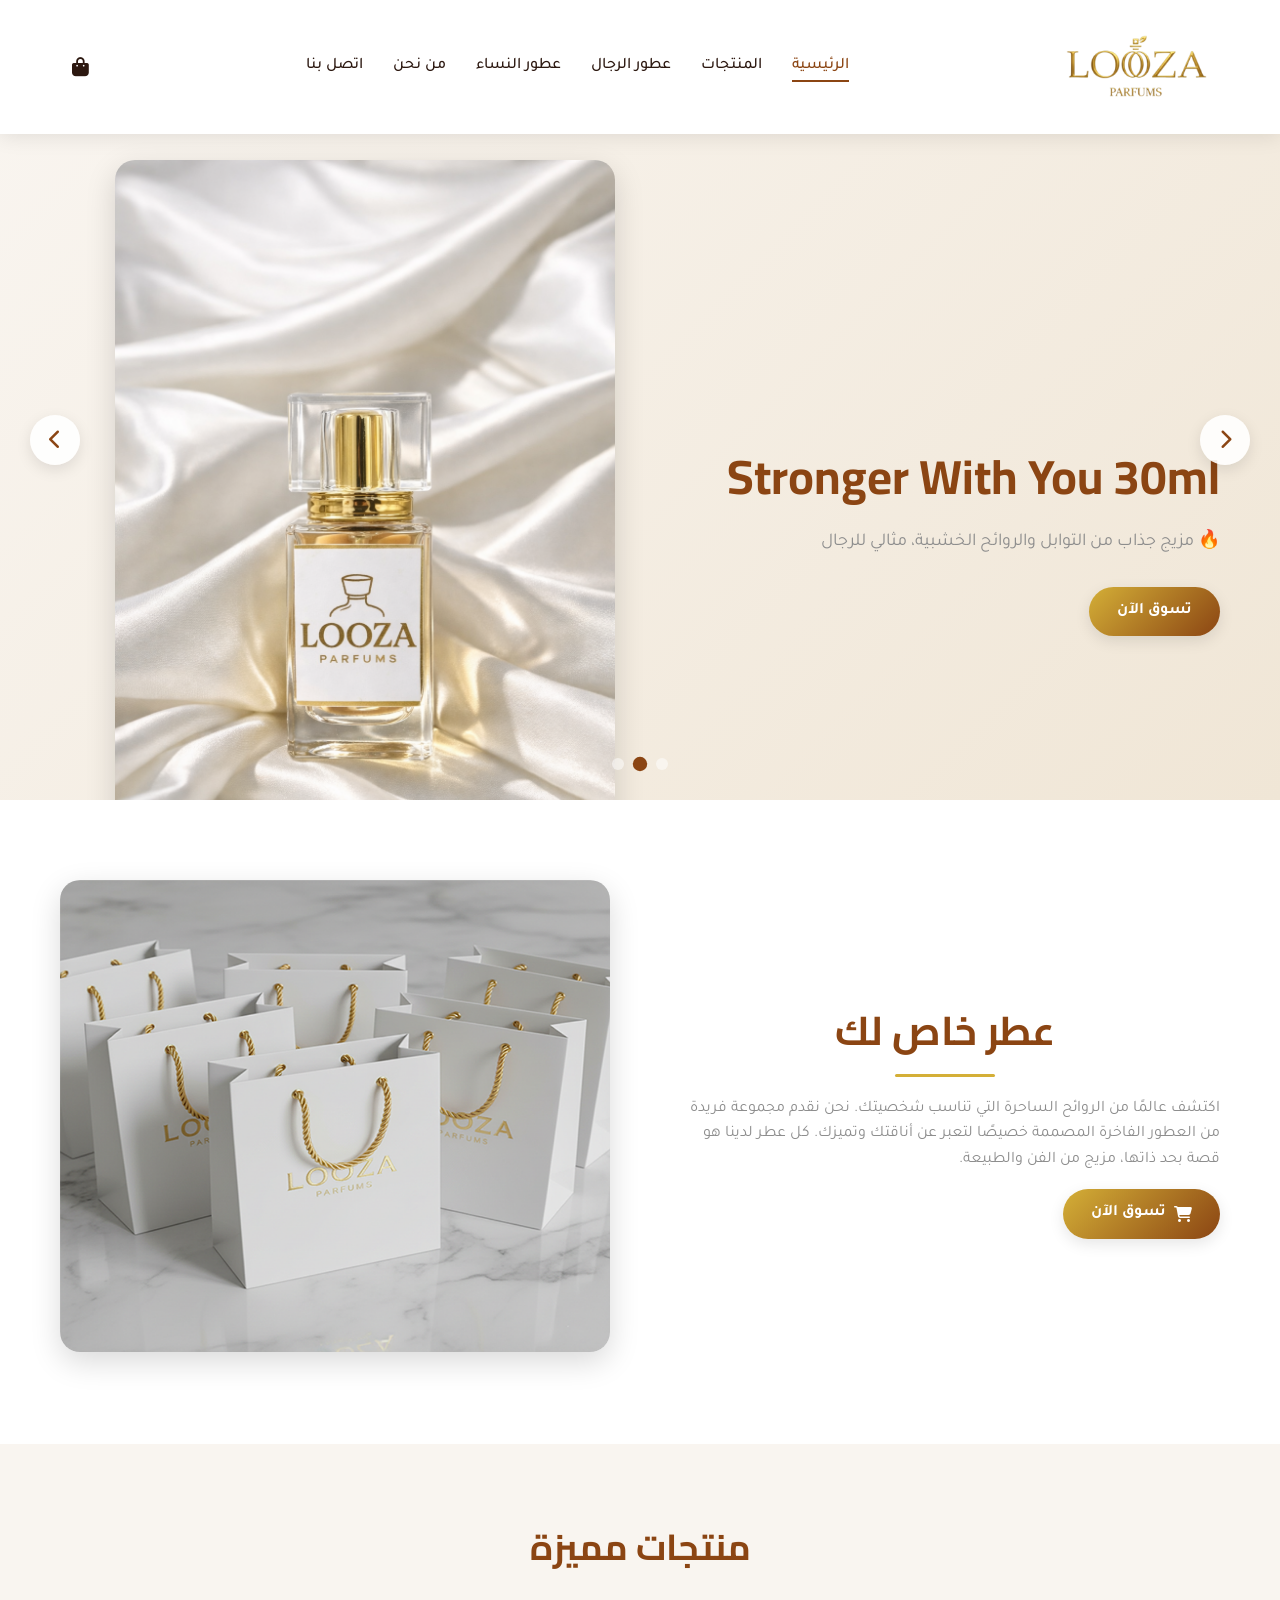
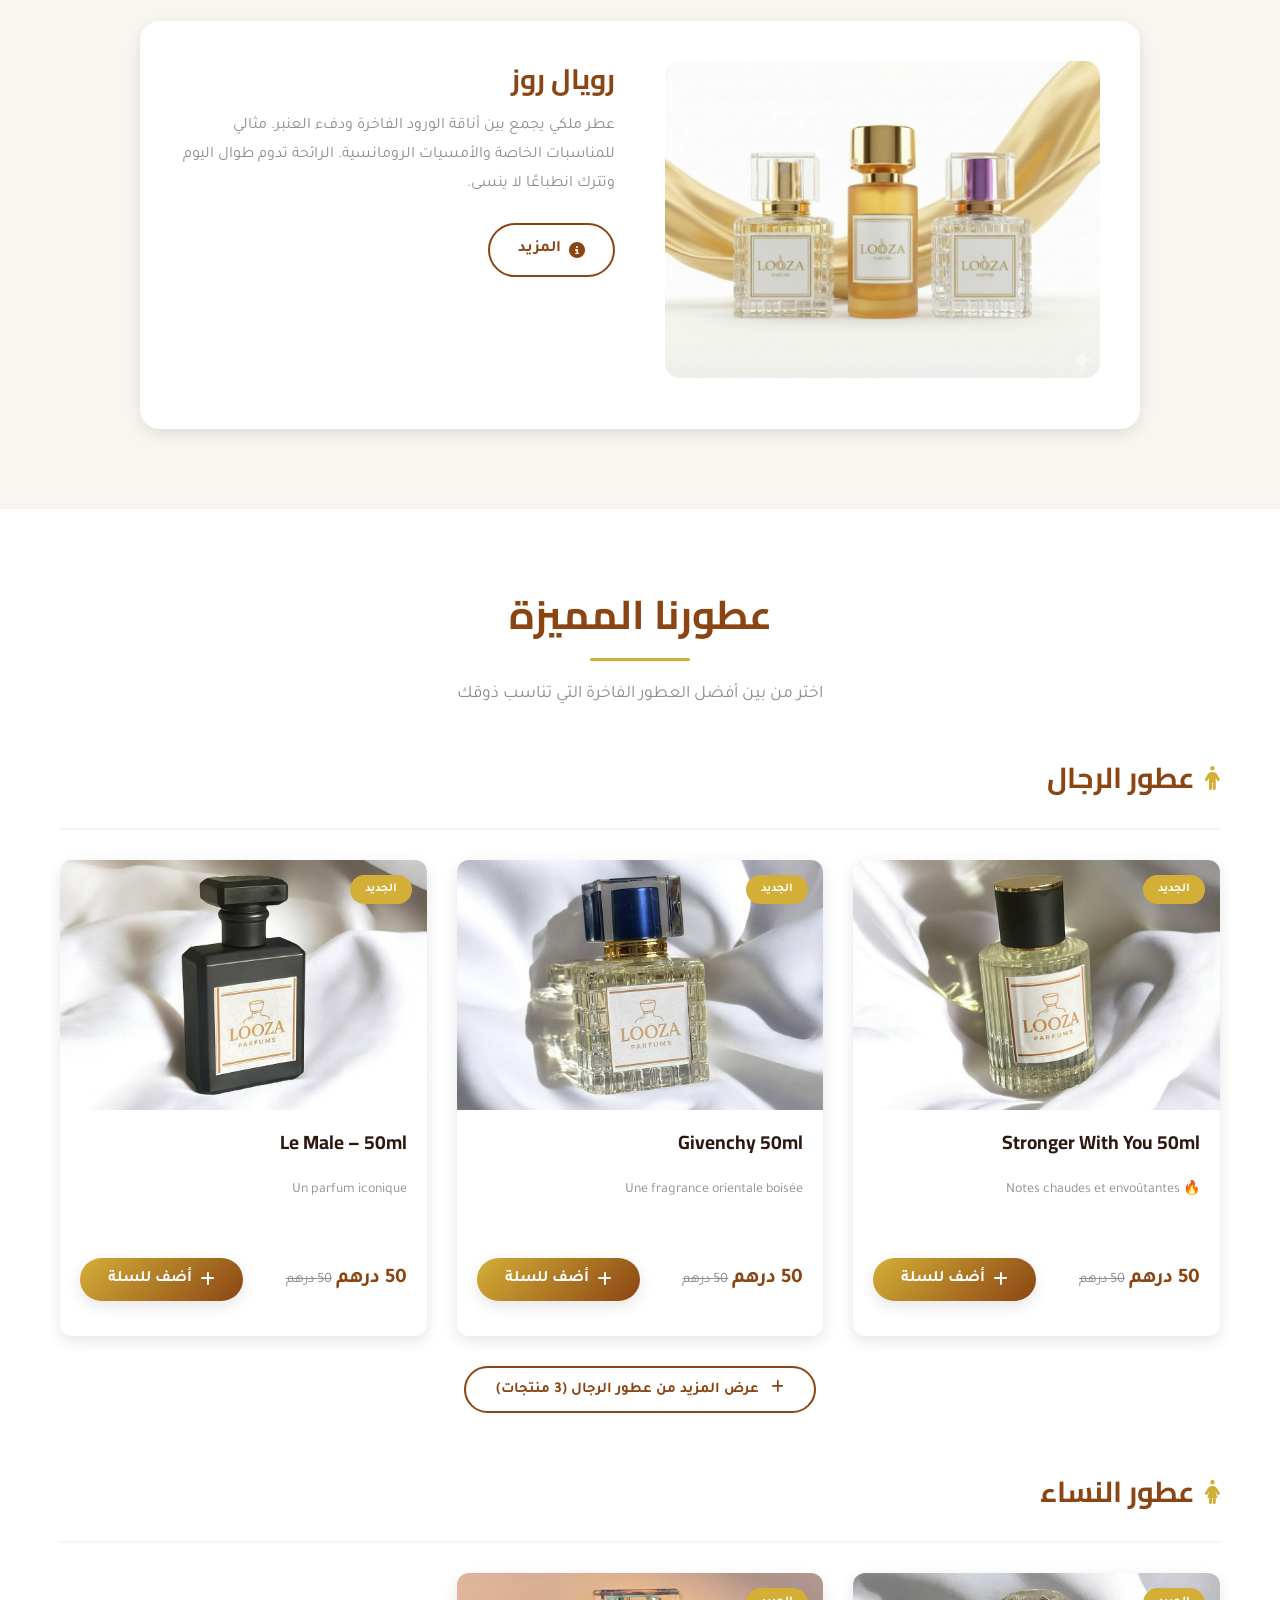
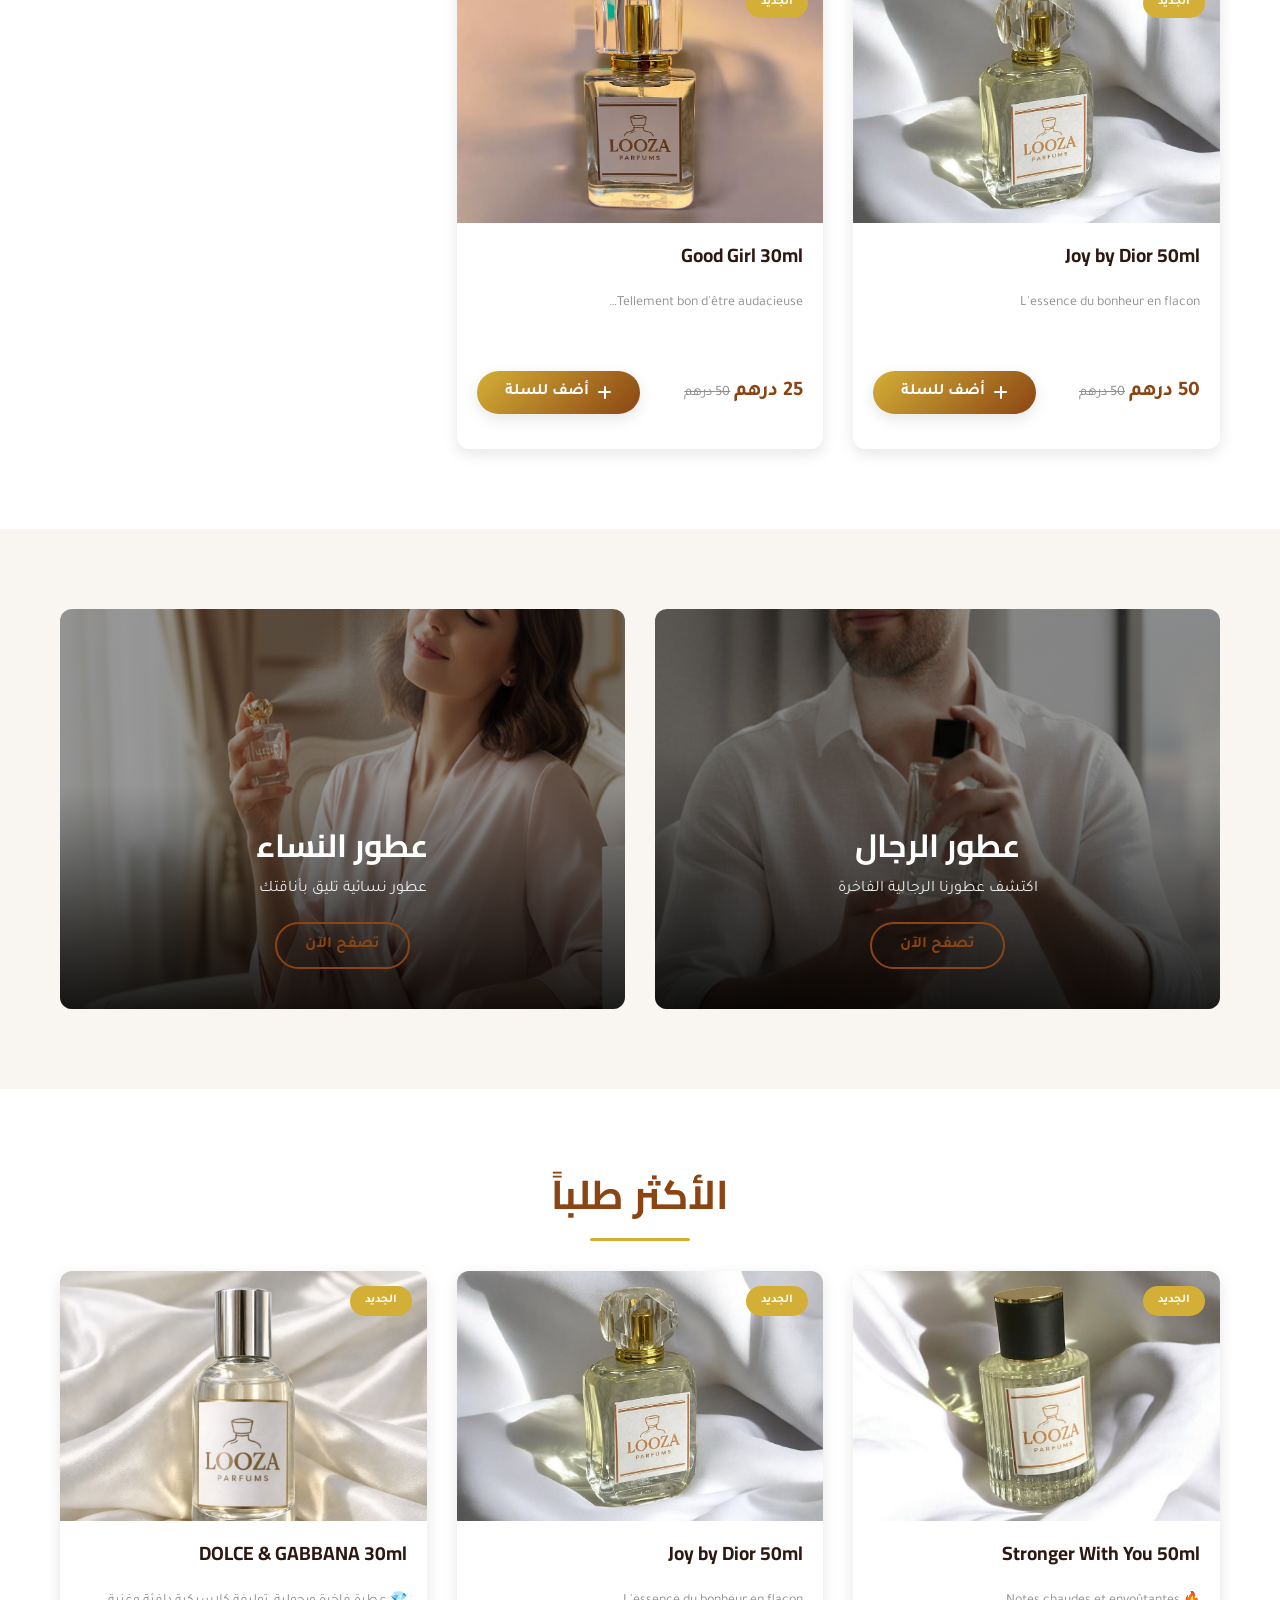
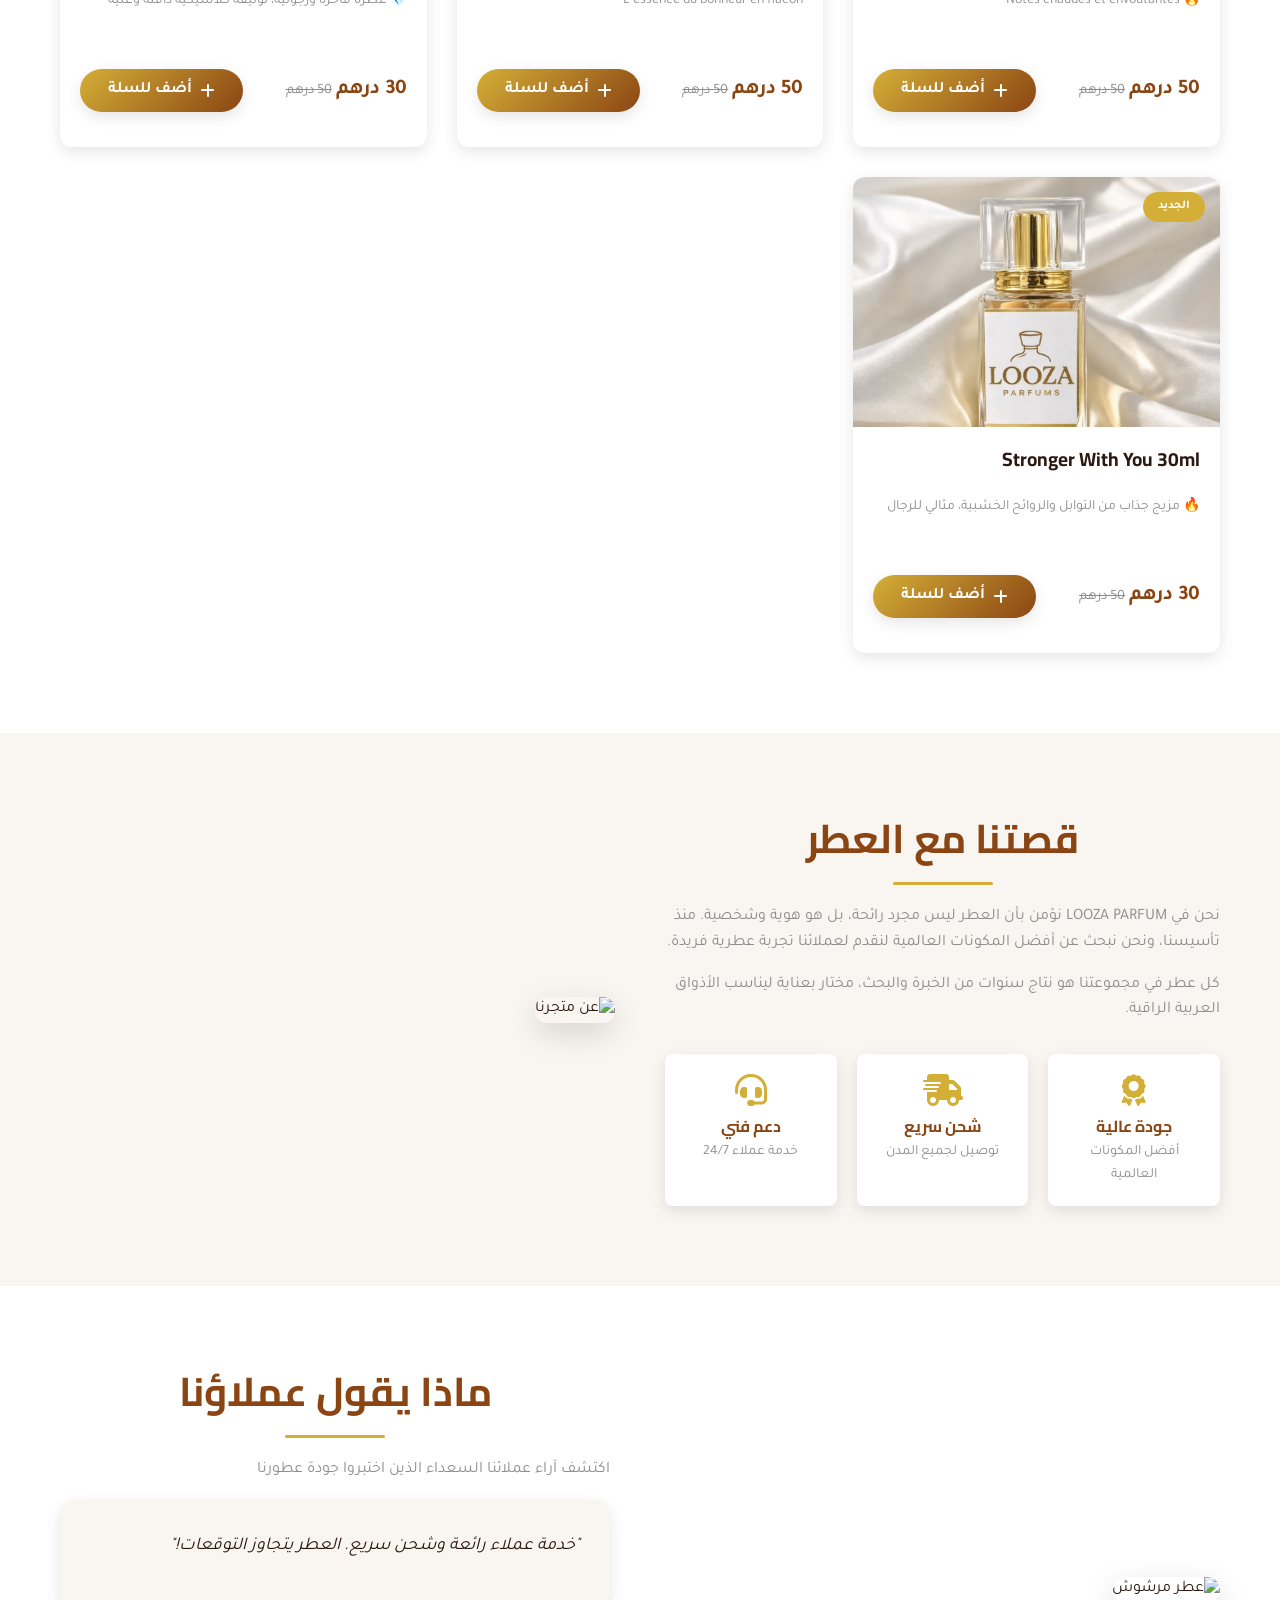
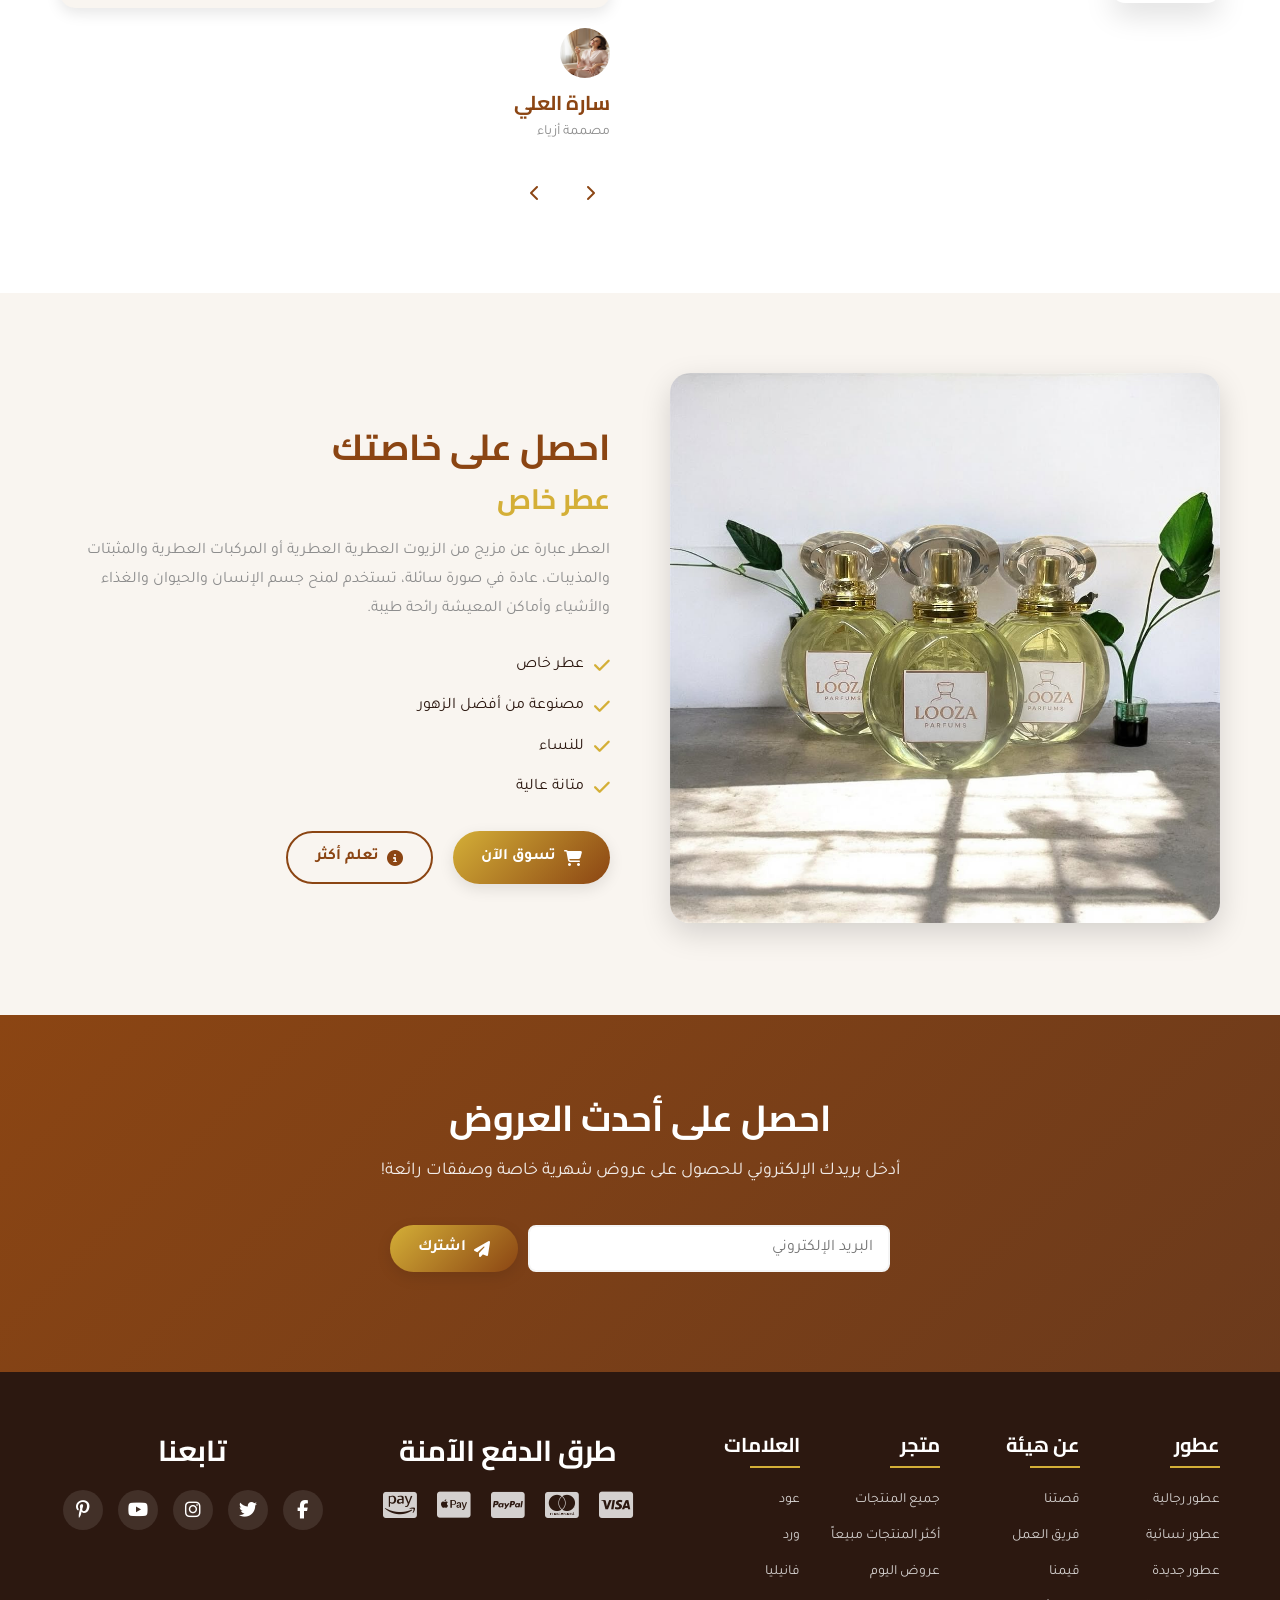
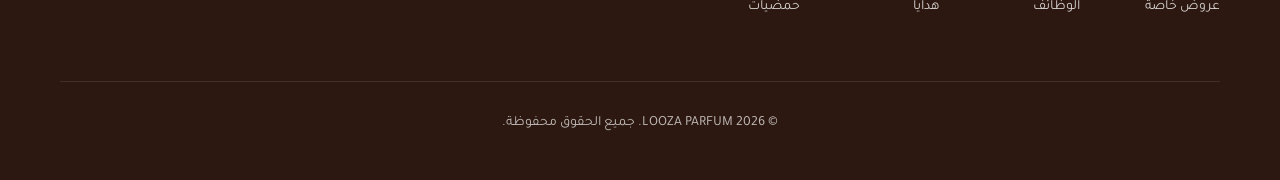
==== commit b183660a: "update html" ====
--- a/index.html
+++ b/index.html
@@ -132,54 +132,54 @@
 
     <!-- Hero Slider -->
     <section class="hero-slider" id="home">
-        <!-- Slide 1 -->
-        <div class="slide active">
-            <div class="container">
-                <div class="slide-content">
-                    <div class="slide-text">
-                        <h1 class="slide-title">رويال روز</h1>
-                        <p class="slide-desc">عطر ملكي يجمع بين أناقة الورود الفاخرة ودفء العنبر</p>
-                        <a href="#products" class="btn btn-primary" type="button">تسوق الآن</a>
-                    </div>
-                    <div class="slide-image">
-                        <img src="img/ar5.png" alt="رويال روز">
-                    </div>
-                </div>
-            </div>
-        </div>
-        
-        <!-- Slide 2 -->
-        <div class="slide">
-            <div class="container">
-                <div class="slide-content">
-                    <div class="slide-text">
-                        <h1 class="slide-title">شرم الذهبي</h1>
-                        <p class="slide-desc">عطر ذهبي ساحر برائحة الفانيليا والمسك</p>
-                        <a href="#products" class="btn btn-primary" type="button">تسوق الآن</a>
-                    </div>
-                    <div class="slide-image">
-                        <img src="img/ar3.png" alt="شرم الذهبي">
-                    </div>
-                </div>
-            </div>
-        </div>
-        
-        <!-- Slide 3 -->
-        <div class="slide">
-            <div class="container">
-                <div class="slide-content">
-                    <div class="slide-text">
-                        <h1 class="slide-title">كول ريد</h1>
-                        <p class="slide-desc">عطر أحمر مكثف برائحة التوابل والخشب</p>
-                        <a href="#products" class="btn btn-primary" type="button">تسوق الآن</a>
-                    </div>
-                    <div class="slide-image">
-                        <img src="img/ar4.png" alt="كول ريد">
-                    </div>
-                </div>
-            </div>
-        </div>
-        
+        <!-- Slide 4 -->
+<div class="slide">
+    <div class="container">
+        <div class="slide-content">
+            <div class="slide-text">
+                <h1 class="slide-title">DOLCE & GABBANA 30ml</h1>
+                <p class="slide-desc">💎 عطرة فاخرة ورجولية، توليفة كلاسيكية دافئة وغنية</p>
+                <a href="#products" class="btn btn-primary" type="button">تسوق الآن</a>
+            </div>
+            <div class="slide-image">
+                <img src="img/par (6).png" alt="DOLCE & GABBANA 30ml">
+            </div>
+        </div>
+    </div>
+</div>
+
+<!-- Slide 5 -->
+<div class="slide">
+    <div class="container">
+        <div class="slide-content">
+            <div class="slide-text">
+                <h1 class="slide-title">Stronger With You 30ml</h1>
+                <p class="slide-desc">🔥 مزيج جذاب من التوابل والروائح الخشبية، مثالي للرجال</p>
+                <a href="#products" class="btn btn-primary" type="button">تسوق الآن</a>
+            </div>
+            <div class="slide-image">
+                <img src="img/par (7).png" alt="Stronger With You 30ml">
+            </div>
+        </div>
+    </div>
+</div>
+
+<!-- Slide 6 -->
+<div class="slide">
+    <div class="container">
+        <div class="slide-content">
+            <div class="slide-text">
+                <h1 class="slide-title">3oud Moud 30ml</h1>
+                <p class="slide-desc">🌿 عبير العود العربي الأصيل، قوي وفاخر لكل مناسبة</p>
+                <a href="#products" class="btn btn-primary" type="button">تسوق الآن</a>
+            </div>
+            <div class="slide-image">
+                <img src="img/par (8).png" alt="3oud Moud 30ml">
+            </div>
+        </div>
+    </div>
+</div>
+
         <!-- Slider Controls -->
         <button class="slider-btn prev-btn" type="button">
             <i class="fas fa-chevron-right"></i>
--- a/style.css
+++ b/style.css
@@ -1,3640 +1,2139 @@
-/* ====== CSS RESET & VARIABLES ====== */
-
+/* ==========================================================================
+   CSS RESET & BASE VARIABLES
+   ========================================================================== */
 :root {
-
     --primary-color: #8B4513;
-
     --secondary-color: #D4AF37;
-
     --accent-color: #A0522D;
-
     --light-color: #F9F5F0;
-
     --dark-color: #2C1810;
-
     --white: #FFFFFF;
-
     --gray: #8D8D8D;
-
     --light-gray: #F5F5F5;
-
     --success-color: #28a745;
-
     --error-color: #dc3545;
-
-    
-
+    
     --shadow: 0 5px 15px rgba(0, 0, 0, 0.1);
-
     --shadow-heavy: 0 10px 30px rgba(0, 0, 0, 0.15);
-
     --transition: all 0.3s ease;
-
     --border-radius: 12px;
-
     --border-radius-sm: 8px;
-
-}
-
-
+}
 
 * {
-
     margin: 0;
-
     padding: 0;
-
     box-sizing: border-box;
-
-}
-
-
+}
 
 html {
-
     scroll-behavior: smooth;
-
     scroll-padding-top: 80px;
-
-}
-
-
+}
 
 body {
-
+    font-family: 'Tajawal', -apple-system, BlinkMacSystemFont, 'Segoe UI', sans-serif;
+    line-height: 1.6;
+    color: var(--dark-color);
+    background-color: var(--white);
+    direction: rtl;
+    overflow-x: hidden;
+}
+
+.container {
+    width: 100%;
+    max-width: 1200px;
+    margin: 0 auto;
+    padding: 0 20px;
+}
+
+/* ==========================================================================
+   TYPOGRAPHY
+   ========================================================================== */
+h1, h2, h3, h4 {
+    font-family: 'Cairo', 'Tajawal', sans-serif;
+    font-weight: 700;
+    line-height: 1.3;
+}
+
+h1 { font-size: 3rem; margin-bottom: 1rem; }
+h2 { font-size: 2.5rem; margin-bottom: 1.5rem; }
+h3 { font-size: 1.8rem; margin-bottom: 1rem; }
+p { margin-bottom: 1rem; color: var(--gray); }
+
+/* ==========================================================================
+   LAYOUT & UTILITIES
+   ========================================================================== */
+.section-title {
+    text-align: center;
+    color: var(--primary-color);
+    position: relative;
+    padding-bottom: 20px;
+    margin-bottom: 20px;
+}
+
+.section-title::after {
+    content: '';
+    position: absolute;
+    bottom: 0;
+    right: 50%;
+    transform: translateX(50%);
+    width: 100px;
+    height: 3px;
+    background: var(--secondary-color);
+    border-radius: 2px;
+}
+
+.center-title {
+    text-align: center;
+    font-size: 36px;
+    color: var(--primary-color);
+    margin-bottom: 50px;
+}
+
+/* ==========================================================================
+   BUTTONS
+   ========================================================================== */
+.btn {
+    display: inline-flex;
+    align-items: center;
+    justify-content: center;
+    gap: 8px;
+    padding: 12px 28px;
+    border: none;
+    border-radius: 30px;
     font-family: 'Tajawal', sans-serif;
-
-    line-height: 1.6;
-
+    font-weight: 600;
+    font-size: 16px;
+    cursor: pointer;
+    transition: var(--transition);
+    text-decoration: none;
+    text-align: center;
+    white-space: nowrap;
+    background: transparent;
+}
+
+.btn-primary {
+    background: linear-gradient(135deg, var(--secondary-color), var(--primary-color));
+    color: var(--white);
+    box-shadow: var(--shadow);
+    border: none;
+}
+
+.btn-primary:hover {
+    transform: translateY(-3px);
+    box-shadow: var(--shadow-heavy);
+}
+
+.btn-outline {
+    background: transparent;
+    color: var(--primary-color);
+    border: 2px solid var(--primary-color);
+}
+
+.btn-outline:hover {
+    background: var(--primary-color);
+    color: var(--white);
+}
+
+.btn-small {
+    padding: 8px 16px;
+    font-size: 14px;
+}
+
+/* ==========================================================================
+   NAVBAR
+   ========================================================================== */
+.navbar {
+    position: fixed;
+    top: 0;
+    left: 0;
+    width: 100%;
+    background: rgba(255, 255, 255, 0.98);
+    backdrop-filter: blur(10px);
+    box-shadow: 0 2px 20px rgba(0, 0, 0, 0.1);
+    z-index: 1000;
+    padding: 15px 0;
+}
+
+.nav-container {
+    display: flex;
+    justify-content: space-between;
+    align-items: center;
+}
+
+.logo a {
+    display: flex;
+    align-items: center;
+    gap: 10px;
+    text-decoration: none;
+    color: var(--primary-color);
+    font-size: 1.8rem;
+    font-weight: 800;
+}
+
+.logo i {
+    color: var(--secondary-color);
+    font-size: 2rem;
+}
+
+.nav-links {
+    display: flex;
+    list-style: none;
+    gap: 30px;
+    margin: 0;
+    padding: 0;
+}
+
+.nav-links a {
     color: var(--dark-color);
-
-    background-color: var(--white);
-
-    direction: rtl;
-
-    overflow-x: hidden;
-
-}
-
-
-
-.container {
-
+    text-decoration: none;
+    font-weight: 500;
+    font-size: 16px;
+    padding: 8px 0;
+    position: relative;
+    transition: var(--transition);
+}
+
+.nav-links a:hover,
+.nav-links a.active {
+    color: var(--primary-color);
+}
+
+.nav-links a::after {
+    content: '';
+    position: absolute;
+    bottom: 0;
+    right: 0;
+    width: 0;
+    height: 2px;
+    background: var(--primary-color);
+    transition: var(--transition);
+}
+
+.nav-links a:hover::after,
+.nav-links a.active::after {
     width: 100%;
-
-    max-width: 1200px;
-
+}
+
+.nav-right {
+    display: flex;
+    align-items: center;
+    gap: 15px;
+}
+
+.nav-icon {
+    background: none;
+    border: none;
+    font-size: 1.2rem;
+    color: var(--dark-color);
+    cursor: pointer;
+    padding: 8px;
+    position: relative;
+    transition: var(--transition);
+    border-radius: 50%;
+    width: 40px;
+    height: 40px;
+    display: flex;
+    align-items: center;
+    justify-content: center;
+}
+
+.nav-icon:hover {
+    background: var(--light-gray);
+    color: var(--primary-color);
+}
+
+.nav-icon.admin-access-btn {
+    position: relative;
+    background: linear-gradient(135deg, #8B4513, #D4AF37);
+    color: white !important;
+}
+
+.nav-icon.admin-access-btn:hover {
+    background: linear-gradient(135deg, #7a3809, #c19b2e);
+    transform: scale(1.1);
+}
+
+.nav-icon.admin-access-btn::after {
+    content: 'لوحة التحكم';
+    position: absolute;
+    top: 100%;
+    left: 50%;
+    transform: translateX(-50%);
+    background: #2c3e50;
+    color: white;
+    padding: 5px 10px;
+    border-radius: 4px;
+    font-size: 12px;
+    white-space: nowrap;
+    opacity: 0;
+    visibility: hidden;
+    transition: all 0.3s ease;
+    z-index: 1000;
+    margin-top: 5px;
+}
+
+.nav-icon.admin-access-btn:hover::after {
+    opacity: 1;
+    visibility: visible;
+    margin-top: 10px;
+}
+
+.nav-icon.refresh-btn {
+    color: var(--primary-color);
+}
+
+.nav-icon.refresh-btn:hover {
+    color: var(--secondary-color);
+    transform: rotate(180deg);
+    transition: transform 0.5s ease;
+}
+
+.cart-count {
+    position: absolute;
+    top: -5px;
+    left: -5px;
+    background: var(--secondary-color);
+    color: var(--white);
+    font-size: 12px;
+    min-width: 20px;
+    height: 20px;
+    border-radius: 50%;
+    display: flex;
+    align-items: center;
+    justify-content: center;
+    font-weight: bold;
+    display: none;
+}
+
+.cart-count.added {
+    animation: cartPulse 0.5s ease;
+}
+
+.menu-toggle {
+    display: none;
+}
+
+/* ==========================================================================
+   HERO SLIDER
+   ========================================================================== */
+.hero-slider {
+    position: relative;
+    height: 80vh;
+    min-height: 600px;
+    overflow: hidden;
+    background: linear-gradient(135deg, var(--light-color) 0%, #f0e6d6 100%);
+    margin-top: 80px;
+}
+
+.slide {
+    position: absolute;
+    top: 0;
+    left: 0;
+    width: 100%;
+    height: 100%;
+    opacity: 0;
+    transition: opacity 1s ease;
+}
+
+.slide.active {
+    opacity: 1;
+}
+
+.slide-content {
+    display: grid;
+    grid-template-columns: 1fr 1fr;
+    gap: 50px;
+    align-items: center;
+    height: 100%;
+    margin-top: 80px;
+}
+
+.slide-text {
+    text-align: right;
+}
+
+.slide-title {
+    font-size: 48px;
+    color: var(--primary-color);
+    margin-bottom: 20px;
+}
+
+.slide-desc {
+    font-size: 18px;
+    color: var(--gray);
+    margin-bottom: 30px;
+    max-width: 500px;
+}
+
+.slide-image img {
+    width: 100%;
+    max-width: 500px;
+    height: auto;
+    border-radius: 20px;
+    box-shadow: var(--shadow-heavy);
+}
+
+.slider-btn {
+    position: absolute;
+    top: 50%;
+    transform: translateY(-50%);
+    background: rgba(255, 255, 255, 0.9);
+    border: none;
+    width: 50px;
+    height: 50px;
+    border-radius: 50%;
+    font-size: 20px;
+    color: var(--primary-color);
+    cursor: pointer;
+    transition: var(--transition);
+    z-index: 10;
+    display: flex;
+    align-items: center;
+    justify-content: center;
+    box-shadow: var(--shadow);
+}
+
+.slider-btn:hover {
+    background: var(--primary-color);
+    color: var(--white);
+    transform: translateY(-50%) scale(1.1);
+}
+
+.prev-btn {
+    right: 30px;
+}
+
+.next-btn {
+    left: 30px;
+}
+
+.slider-dots {
+    position: absolute;
+    bottom: 30px;
+    left: 50%;
+    transform: translateX(-50%);
+    display: flex;
+    gap: 10px;
+    z-index: 10;
+}
+
+.dot {
+    width: 12px;
+    height: 12px;
+    border-radius: 50%;
+    background: rgba(255, 255, 255, 0.5);
+    cursor: pointer;
+    transition: var(--transition);
+}
+
+.dot.active {
+    background: var(--primary-color);
+    transform: scale(1.2);
+}
+
+/* ==========================================================================
+   SECTIONS - COMMON PATTERNS
+   ========================================================================== */
+.two-column-section {
+    padding: 80px 0;
+    background: var(--white);
+}
+
+.two-column-inner {
+    display: grid;
+    grid-template-columns: 1fr 1fr;
+    gap: 60px;
+    align-items: center;
+}
+
+.column-image img {
+    width: 100%;
+    border-radius: 20px;
+    box-shadow: var(--shadow-heavy);
+}
+
+/* ==========================================================================
+   PRODUCT HIGHLIGHT
+   ========================================================================== */
+.product-highlight {
+    padding: 80px 0;
+    background: var(--light-color);
+}
+
+.highlight-box {
+    display: grid;
+    grid-template-columns: 1fr 1fr;
+    gap: 50px;
+    background: var(--white);
+    border-radius: 20px;
+    padding: 40px;
+    box-shadow: var(--shadow);
+    max-width: 1000px;
     margin: 0 auto;
-
-    padding: 0 20px;
-
-}
-
-@media (max-width: 768px) {
-  .container {
-    padding: 0 15px;
-  }
-}
-
-
-/* ====== TYPOGRAPHY ====== */
-
-h1, h2, h3, h4 {
-
-    font-family: 'Cairo', sans-serif;
-
-    font-weight: 700;
-
-    line-height: 1.3;
-
-}
-
-
-
-h1 {
-
+}
+
+.highlight-image img {
+    width: 100%;
+    border-radius: 15px;
+}
+
+.product-name {
+    font-size: 28px;
+    color: var(--primary-color);
+    margin-bottom: 15px;
+}
+
+.product-desc {
+    font-size: 16px;
+    line-height: 1.8;
+    margin-bottom: 25px;
+}
+
+/* ==========================================================================
+   PRODUCTS SECTION & CARDS
+   ========================================================================== */
+.products-section {
+    padding: 80px 0;
+    background: var(--white);
+}
+
+.section-subtitle {
+    text-align: center;
+    color: var(--gray);
+    margin-bottom: 50px;
+    font-size: 1.1rem;
+    max-width: 600px;
+    margin-left: auto;
+    margin-right: auto;
+}
+
+.products-grid {
+    display: grid;
+    grid-template-columns: repeat(auto-fill, minmax(280px, 1fr));
+    gap: 30px;
+    margin-top: 30px;
+}
+
+.product-card {
+    background: var(--white);
+    border-radius: var(--border-radius);
+    overflow: hidden;
+    box-shadow: var(--shadow);
+    transition: var(--transition);
+    position: relative;
+    cursor: pointer;
+    border: none;
+}
+
+.product-card:hover {
+    transform: translateY(-10px);
+    box-shadow: var(--shadow-heavy);
+}
+
+.product-image {
+    height: 250px;
+    overflow: hidden;
+    position: relative;
+}
+
+.product-image img {
+    width: 100%;
+    height: 100%;
+    object-fit: cover;
+    transition: transform 0.5s ease;
+}
+
+.product-card:hover .product-image img {
+    transform: scale(1.1);
+}
+
+.product-badge {
+    position: absolute;
+    top: 15px;
+    right: 15px;
+    background: var(--secondary-color);
+    color: var(--white);
+    padding: 5px 15px;
+    border-radius: 20px;
+    font-size: 12px;
+    font-weight: bold;
+    z-index: 1;
+}
+
+.product-content {
+    padding: 20px;
+}
+
+.product-title {
+    font-size: 1.2rem;
+    color: var(--dark-color);
+    margin-bottom: 10px;
+    height: 40px;
+    overflow: hidden;
+}
+
+.product-description {
+    font-size: 14px;
+    color: var(--gray);
+    margin-bottom: 15px;
+    line-height: 1.5;
+    height: 63px;
+    overflow: hidden;
+}
+
+.product-price {
+    display: flex;
+    justify-content: space-between;
+    align-items: center;
+    margin-bottom: 15px;
+}
+
+.price {
+    font-size: 1.3rem;
+    font-weight: bold;
+    color: var(--primary-color);
+}
+
+.old-price {
+    color: var(--gray);
+    text-decoration: line-through;
+    font-size: 0.9rem;
+    margin-left: 10px;
+}
+
+/* ==========================================================================
+   CATEGORIES SECTION
+   ========================================================================== */
+.categories-section {
+    padding: 80px 0;
+    background: var(--light-color);
+}
+
+.categories-grid {
+    display: grid;
+    grid-template-columns: repeat(auto-fit, minmax(300px, 1fr));
+    gap: 30px;
+}
+
+.category-card {
+    height: 400px;
+    border-radius: var(--border-radius);
+    overflow: hidden;
+    position: relative;
+    background-size: cover;
+    background-position: center;
+    transition: transform 0.5s ease;
+}
+
+.category-card:hover {
+    transform: scale(1.05);
+}
+
+.men-category {
+    background-image: linear-gradient(rgba(0,0,0,0.4), rgba(0,0,0,0.4)), 
+                      url('img/mens.png');
+}
+
+.women-category {
+    background-image: linear-gradient(rgba(0,0,0,0.4), rgba(0,0,0,0.4)), 
+                      url('img/womens.png');
+}
+
+.category-overlay {
+    position: absolute;
+    bottom: 0;
+    right: 0;
+    left: 0;
+    padding: 40px;
+    background: linear-gradient(transparent, rgba(0,0,0,0.8));
+    color: var(--white);
+    text-align: center;
+}
+
+.category-overlay h3 {
+    color: var(--white);
+    font-size: 2rem;
+    margin-bottom: 10px;
+}
+
+.category-overlay p {
+    color: rgba(255,255,255,0.9);
+    margin-bottom: 20px;
+}
+
+/* ==========================================================================
+   FEATURED SECTION
+   ========================================================================== */
+.featured-section {
+    padding: 80px 0;
+    background: var(--white);
+}
+
+.featured-grid {
+    display: grid;
+    grid-template-columns: repeat(auto-fit, minmax(300px, 1fr));
+    gap: 30px;
+    margin-top: 30px;
+}
+
+.featured-card {
+    background: var(--white);
+    border-radius: var(--border-radius);
+    overflow: hidden;
+    box-shadow: var(--shadow);
+    transition: var(--transition);
+}
+
+.featured-card:hover {
+    transform: translateY(-5px);
+    box-shadow: var(--shadow-heavy);
+}
+
+.featured-image {
+    height: 200px;
+    overflow: hidden;
+    position: relative;
+}
+
+.featured-image img {
+    width: 100%;
+    height: 100%;
+    object-fit: cover;
+}
+
+.featured-badge {
+    position: absolute;
+    top: 15px;
+    right: 15px;
+    background: var(--primary-color);
+    color: var(--white);
+    padding: 5px 15px;
+    border-radius: 20px;
+    font-size: 12px;
+    font-weight: bold;
+}
+
+.featured-content {
+    padding: 20px;
+}
+
+.featured-content h3 {
+    color: var(--primary-color);
+    margin-bottom: 10px;
+}
+
+.featured-content p {
+    font-size: 14px;
+    color: var(--gray);
+    margin-bottom: 15px;
+    line-height: 1.5;
+    height: 42px;
+    overflow: hidden;
+}
+
+.featured-price {
+    display: flex;
+    justify-content: space-between;
+    align-items: center;
+    margin-top: 15px;
+}
+
+/* ==========================================================================
+   ABOUT SECTION
+   ========================================================================== */
+.about-section {
+    padding: 80px 0;
+    background: var(--light-color);
+}
+
+.about-content {
+    display: grid;
+    grid-template-columns: 1fr 1fr;
+    gap: 50px;
+    align-items: center;
+}
+
+.about-text {
+    animation: fadeInRight 1s ease;
+}
+
+.features {
+    display: grid;
+    grid-template-columns: repeat(3, 1fr);
+    gap: 20px;
+    margin-top: 30px;
+}
+
+.feature {
+    text-align: center;
+    padding: 20px;
+    background: var(--white);
+    border-radius: var(--border-radius-sm);
+    box-shadow: var(--shadow);
+    transition: var(--transition);
+}
+
+.feature:hover {
+    transform: translateY(-5px);
+    box-shadow: var(--shadow-heavy);
+}
+
+.feature i {
+    font-size: 2rem;
+    color: var(--secondary-color);
+    margin-bottom: 10px;
+}
+
+.feature h4 {
+    margin-bottom: 5px;
+    color: var(--primary-color);
+}
+
+.feature p {
+    font-size: 14px;
+    margin: 0;
+}
+
+.about-image {
+    animation: fadeInLeft 1s ease;
+}
+
+.about-image img {
+    width: 100%;
+    border-radius: var(--border-radius);
+    box-shadow: var(--shadow-heavy);
+}
+
+/* ==========================================================================
+   REVIEW SECTION
+   ========================================================================== */
+.review-section {
+    padding: 80px 0;
+    background: var(--white);
+}
+
+.review-inner {
+    display: grid;
+    grid-template-columns: 1fr 1fr;
+    gap: 60px;
+    align-items: center;
+}
+
+.review-image img {
+    width: 100%;
+    border-radius: 20px;
+    box-shadow: var(--shadow-heavy);
+}
+
+.review-slider {
+    position: relative;
+    min-height: 200px;
+    margin-bottom: 30px;
+}
+
+.review-slide {
+    position: absolute;
+    top: 0;
+    left: 0;
+    width: 100%;
+    opacity: 0;
+    transition: opacity 0.5s ease;
+}
+
+.review-slide.active {
+    opacity: 1;
+    position: relative;
+}
+
+.review-text {
+    background: var(--light-color);
+    padding: 30px;
+    border-radius: 15px;
+    box-shadow: var(--shadow);
+    margin-bottom: 20px;
+}
+
+.review-text p {
+    font-size: 18px;
+    line-height: 1.8;
+    font-style: italic;
+    color: var(--dark-color);
+}
+
+.review-author h4 {
+    font-size: 20px;
+    color: var(--primary-color);
+    margin-bottom: 5px;
+}
+
+.review-author p {
+    color: var(--gray);
+    font-size: 14px;
+}
+
+.review-controls {
+    display: flex;
+    gap: 15px;
+}
+
+.review-nav-btn {
+    background: var(--white);
+    border: 2px solid var(--light-gray);
+    width: 40px;
+    height: 40px;
+    border-radius: 50%;
+    font-size: 16px;
+    color: var(--primary-color);
+    cursor: pointer;
+    transition: var(--transition);
+    display: flex;
+    align-items: center;
+    justify-content: center;
+    border: none;
+}
+
+.review-nav-btn:hover {
+    background: var(--primary-color);
+    color: var(--white);
+}
+
+/* ==========================================================================
+   SPECIAL PERFUME SECTION
+   ========================================================================== */
+.special-perfume {
+    padding: 80px 0;
+    background: var(--light-color);
+}
+
+.special-perfume-inner {
+    display: grid;
+    grid-template-columns: 1fr 1fr;
+    gap: 60px;
+    align-items: center;
+}
+
+.special-perfume-image img {
+    width: 100%;
+    border-radius: 20px;
+    box-shadow: var(--shadow-heavy);
+}
+
+.special-title {
+    font-size: 36px;
+    color: var(--primary-color);
+    margin-bottom: 10px;
+}
+
+.special-subtitle {
+    font-size: 28px;
+    color: var(--secondary-color);
+    margin-bottom: 20px;
+}
+
+.special-desc {
+    font-size: 16px;
+    line-height: 1.8;
+    margin-bottom: 30px;
+}
+
+.special-features {
+    list-style: none;
+    margin-bottom: 30px;
+}
+
+.special-features li {
+    display: flex;
+    align-items: center;
+    gap: 10px;
+    margin-bottom: 15px;
+    font-size: 16px;
+    color: var(--dark-color);
+}
+
+.special-features i {
+    color: var(--secondary-color);
+    font-size: 18px;
+}
+
+.special-buttons {
+    display: flex;
+    gap: 20px;
+}
+
+/* ==========================================================================
+   EMAIL OFFER
+   ========================================================================== */
+.email-offer {
+    padding: 80px 0;
+    background: linear-gradient(135deg, var(--primary-color) 0%, #6b3a1c 100%);
+    color: var(--white);
+    text-align: center;
+}
+
+.email-title {
+    font-size: 36px;
+    color: var(--white);
+    margin-bottom: 15px;
+}
+
+.email-desc {
+    font-size: 18px;
+    color: rgba(255,255,255,0.9);
+    margin-bottom: 40px;
+    max-width: 600px;
+    margin-left: auto;
+    margin-right: auto;
+}
+
+.email-form {
+    max-width: 500px;
+    margin: 0 auto;
+}
+
+.email-form .form-group {
+    display: flex;
+    gap: 10px;
+}
+
+.email-form input {
+    flex: 1;
+    padding: 15px 20px;
+    border: none;
+    border-radius: 30px;
+    font-family: 'Tajawal', sans-serif;
+    font-size: 16px;
+    outline: none;
+}
+
+.email-form input:focus {
+    box-shadow: 0 0 0 2px var(--secondary-color);
+}
+
+.form-message {
+    margin-top: 15px;
+    padding: 10px;
+    border-radius: 5px;
+    font-size: 14px;
+    display: none;
+}
+
+.form-message.success {
+    display: block;
+    background: rgba(255,255,255,0.1);
+    border: 1px solid rgba(255,255,255,0.3);
+}
+
+/* ==========================================================================
+   CART MODAL
+   ========================================================================== */
+.cart-modal {
+    position: fixed;
+    top: 0;
+    left: 0;
+    width: 100%;
+    height: 100%;
+    background: rgba(0, 0, 0, 0.5);
+    display: none;
+    justify-content: flex-end;
+    z-index: 2000;
+}
+
+.cart-modal.active {
+    display: flex;
+}
+
+.cart-container {
+    width: 100%;
+    max-width: 400px;
+    height: 100vh;
+    background: var(--white);
+    box-shadow: -5px 0 30px rgba(0, 0, 0, 0.2);
+    display: flex;
+    flex-direction: column;
+    animation: slideLeft 0.3s ease;
+}
+
+.cart-header {
+    display: flex;
+    justify-content: space-between;
+    align-items: center;
+    padding: 20px;
+    border-bottom: 1px solid var(--light-gray);
+}
+
+.close-cart {
+    background: none;
+    border: none;
+    font-size: 1.5rem;
+    color: var(--gray);
+    cursor: pointer;
+    transition: var(--transition);
+}
+
+.close-cart:hover {
+    color: var(--primary-color);
+}
+
+.cart-body {
+    flex: 1;
+    display: flex;
+    flex-direction: column;
+    overflow: hidden;
+}
+
+.cart-items {
+    flex: 1;
+    overflow-y: auto;
+    padding: 20px;
+}
+
+.cart-item {
+    display: flex;
+    align-items: center;
+    gap: 15px;
+    padding: 15px;
+    border-bottom: 1px solid var(--light-gray);
+    border-radius: var(--border-radius-sm);
+    background: var(--light-gray);
+    margin-bottom: 10px;
+}
+
+.cart-item:last-child {
+    margin-bottom: 0;
+}
+
+.cart-item-image {
+    width: 70px;
+    height: 70px;
+    border-radius: var(--border-radius-sm);
+    overflow: hidden;
+    flex-shrink: 0;
+}
+
+.cart-item-image img {
+    width: 100%;
+    height: 100%;
+    object-fit: cover;
+}
+
+.cart-item-details {
+    flex: 1;
+    min-width: 0;
+}
+
+.cart-item-title {
+    font-weight: 600;
+    margin-bottom: 5px;
+    white-space: nowrap;
+    overflow: hidden;
+    text-overflow: ellipsis;
+}
+
+.cart-item-price {
+    color: var(--primary-color);
+    font-weight: bold;
+    font-size: 1.1rem;
+}
+
+.cart-item-controls {
+    display: flex;
+    align-items: center;
+    gap: 10px;
+    margin-top: 8px;
+}
+
+.quantity-btn {
+    background: var(--white);
+    border: 1px solid var(--gray);
+    width: 25px;
+    height: 25px;
+    border-radius: 50%;
+    display: flex;
+    align-items: center;
+    justify-content: center;
+    cursor: pointer;
+    transition: var(--transition);
+    font-size: 14px;
+}
+
+.quantity-btn:hover {
+    background: var(--primary-color);
+    color: var(--white);
+    border-color: var(--primary-color);
+}
+
+.quantity {
+    font-weight: bold;
+    min-width: 30px;
+    text-align: center;
+}
+
+.remove-item {
+    background: none;
+    border: none;
+    color: var(--error-color);
+    cursor: pointer;
+    padding: 5px;
+    transition: var(--transition);
+}
+
+.remove-item:hover {
+    color: #c82333;
+}
+
+.cart-summary {
+    padding: 20px;
+    border-top: 1px solid var(--light-gray);
+    background: var(--white);
+}
+
+.cart-total {
+    display: flex;
+    justify-content: space-between;
+    align-items: center;
+    margin-bottom: 20px;
+    font-size: 1.2rem;
+    font-weight: bold;
+}
+
+.total-price {
+    color: var(--primary-color);
+}
+
+.checkout-btn {
+    width: 100%;
+}
+
+.empty-cart {
+    text-align: center;
+    padding: 50px 20px;
+    color: var(--gray);
+}
+
+.empty-cart i {
     font-size: 3rem;
-
-    margin-bottom: 1rem;
-
-}
-
-
-
-h2 {
-
-    font-size: 2.5rem;
-
-    margin-bottom: 1.5rem;
-
-}
-
-
-
-h3 {
-
-    font-size: 1.8rem;
-
-    margin-bottom: 1rem;
-
-}
-
-
-
-p {
-
-    margin-bottom: 1rem;
-
+    margin-bottom: 20px;
+    color: var(--light-gray);
+}
+
+.empty-cart p {
+    margin-bottom: 20px;
+    font-size: 1.1rem;
+}
+
+/* ==========================================================================
+   CHECKOUT MODAL
+   ========================================================================== */
+.checkout-modal {
+    position: fixed;
+    top: 0;
+    left: 0;
+    width: 100%;
+    height: 100%;
+    background: rgba(0, 0, 0, 0.5);
+    display: none;
+    justify-content: center;
+    align-items: center;
+    z-index: 3000;
+}
+
+.checkout-modal.active {
+    display: flex;
+}
+
+.checkout-container {
+    width: 90%;
+    max-width: 500px;
+    background: var(--white);
+    border-radius: var(--border-radius);
+    box-shadow: var(--shadow-heavy);
+    animation: slideUp 0.3s ease;
+    max-height: 90vh;
+    display: flex;
+    flex-direction: column;
+}
+
+.checkout-header {
+    display: flex;
+    justify-content: space-between;
+    align-items: center;
+    padding: 20px;
+    border-bottom: 1px solid var(--light-gray);
+    flex-shrink: 0;
+}
+
+.close-checkout {
+    background: none;
+    border: none;
+    font-size: 1.5rem;
     color: var(--gray);
-
-}
-
-
-
-/* ====== BUTTONS ====== */
-
-.btn {
-
-    display: inline-flex;
-
-    align-items: center;
-
-    justify-content: center;
-
-    gap: 8px;
-
-    padding: 12px 28px;
-
-    border: none;
-
-    border-radius: 30px;
-
+    cursor: pointer;
+    transition: var(--transition);
+}
+
+.close-checkout:hover {
+    color: var(--primary-color);
+}
+
+.checkout-form {
+    padding: 20px;
+    height: 100%;
+    flex: 1;
+    overflow-y: auto;
+    max-height: 70vh;
+    padding-right: 10px;
+}
+
+.checkout-form::-webkit-scrollbar {
+    width: 5px;
+}
+
+.checkout-form::-webkit-scrollbar-track {
+    background: #f1f1f1;
+    border-radius: 10px;
+}
+
+.checkout-form::-webkit-scrollbar-thumb {
+    background: var(--primary-color);
+    border-radius: 10px;
+}
+
+.checkout-form::-webkit-scrollbar-thumb:hover {
+    background: var(--accent-color);
+}
+
+.form-group {
+    margin-bottom: 20px;
+}
+
+.form-group label {
+    display: block;
+    margin-bottom: 8px;
+    font-weight: 600;
+    color: var(--dark-color);
+}
+
+.form-group label i {
+    color: var(--primary-color);
+    margin-left: 5px;
+}
+
+.form-group input,
+.form-group textarea {
+    width: 100%;
+    padding: 12px 15px;
+    border: 2px solid var(--light-gray);
+    border-radius: var(--border-radius-sm);
     font-family: 'Tajawal', sans-serif;
-
+    font-size: 16px;
+    outline: none;
+    transition: var(--transition);
+}
+
+.form-group input:focus,
+.form-group textarea:focus {
+    border-color: var(--primary-color);
+}
+
+.form-group textarea {
+    min-height: 100px;
+    resize: vertical;
+    min-height: 80px !important;
+    max-height: 100% !important;
+    resize: vertical !important;
+}
+
+.form-actions {
+    display: flex;
+    gap: 10px;
+    margin-top: 30px;
+}
+
+.form-actions .btn {
+    flex: 1;
+}
+
+/* ==========================================================================
+   FOOTER
+   ========================================================================== */
+.footer {
+    background: var(--dark-color);
+    color: var(--white);
+    padding: 60px 0 30px;
+}
+
+.footer-content {
+    display: grid;
+    grid-template-columns: 2fr 1fr 1fr;
+    gap: 50px;
+    margin-bottom: 50px;
+}
+
+.footer-links {
+    display: grid;
+    grid-template-columns: repeat(4, 1fr);
+    gap: 30px;
+}
+
+.footer-title {
+    font-size: 20px;
+    color: var(--white);
+    margin-bottom: 20px;
+    position: relative;
+    padding-bottom: 10px;
+}
+
+.footer-title::after {
+    content: '';
+    position: absolute;
+    bottom: 0;
+    right: 0;
+    width: 50px;
+    height: 2px;
+    background: var(--secondary-color);
+}
+
+.link-column ul {
+    list-style: none;
+}
+
+.link-column li {
+    margin-bottom: 10px;
+}
+
+.link-column a {
+    color: rgba(255,255,255,0.8);
+    font-size: 14px;
+    transition: var(--transition);
+    text-decoration: none;
+}
+
+.link-column a:hover {
+    color: var(--secondary-color);
+    padding-right: 5px;
+}
+
+.link-column ul li a[href*="admin.html"] {
+    color: #D4AF37 !important;
     font-weight: 600;
-
-    font-size: 16px;
-
-    cursor: pointer;
-
-    transition: var(--transition);
-
-    text-decoration: none;
-
+}
+
+.link-column ul li a[href*="admin.html"]:hover {
+    color: #8B4513 !important;
+}
+
+.payment-methods,
+.social-media {
     text-align: center;
-
-    white-space: nowrap;
-
-    background: transparent;
-
-}
-
-
-
-.btn-primary {
-
-    background: linear-gradient(135deg, var(--secondary-color), var(--primary-color));
-
-    color: var(--white);
-
-    box-shadow: var(--shadow);
-
-    border: none;
-
-}
-
-
-
-.btn-primary:hover {
-
-    transform: translateY(-3px);
-
-    box-shadow: var(--shadow-heavy);
-
-}
-
-
-
-.btn-outline {
-
-    background: transparent;
-
-    color: var(--primary-color);
-
-    border: 2px solid var(--primary-color);
-
-}
-
-
-
-.btn-outline:hover {
-
-    background: var(--primary-color);
-
-    color: var(--white);
-
-}
-
-
-
-.btn-small {
-
-    padding: 8px 16px;
-
-    font-size: 14px;
-
-}
-
-
-
-/* ====== NAVBAR ====== */
-
-.navbar {
-
-    position: fixed;
-
-    top: 0;
-
-    left: 0;
-
-    width: 100%;
-
-    background: rgba(255, 255, 255, 0.98);
-
-    backdrop-filter: blur(10px);
-
-    box-shadow: 0 2px 20px rgba(0, 0, 0, 0.1);
-
-    z-index: 1000;
-
-    padding: 15px 0;
-
-}
-
-
-
-.nav-container {
-
-    display: flex;
-
-    justify-content: space-between;
-
-    align-items: center;
-
-}
-
-
-
-.logo a {
-
-    display: flex;
-
-    align-items: center;
-
-    gap: 10px;
-
-    text-decoration: none;
-
-    color: var(--primary-color);
-
-    font-size: 1.8rem;
-
-    font-weight: 800;
-
-}
-
-
-
-.logo i {
-
-    color: var(--secondary-color);
-
-    font-size: 2rem;
-
-}
-
-
-
-.nav-links {
-
-    display: flex;
-
-    list-style: none;
-
-    gap: 30px;
-
-    margin: 0;
-
-    padding: 0;
-
-}
-
-
-
-.nav-links a {
-
-    color: var(--dark-color);
-
-    text-decoration: none;
-
-    font-weight: 500;
-
-    font-size: 16px;
-
-    padding: 8px 0;
-
-    position: relative;
-
-    transition: var(--transition);
-
-}
-
-
-
-.nav-links a:hover,
-
-.nav-links a.active {
-
-    color: var(--primary-color);
-
-}
-
-
-
-.nav-links a::after {
-
-    content: '';
-
-    position: absolute;
-
-    bottom: 0;
-
-    right: 0;
-
-    width: 0;
-
-    height: 2px;
-
-    background: var(--primary-color);
-
-    transition: var(--transition);
-
-}
-
-
-
-.nav-links a:hover::after,
-
-.nav-links a.active::after {
-
-    width: 100%;
-
-}
-
-
-
-.nav-right {
-
-    display: flex;
-
-    align-items: center;
-
-    gap: 15px;
-
-}
-
-
-
-.nav-icon {
-
-    background: none;
-
-    border: none;
-
-    font-size: 1.2rem;
-
-    color: var(--dark-color);
-
-    cursor: pointer;
-
-    padding: 8px;
-
-    position: relative;
-
-    transition: var(--transition);
-
-    border-radius: 50%;
-
-    width: 40px;
-
-    height: 40px;
-
-    display: flex;
-
-    align-items: center;
-
-    justify-content: center;
-
-}
-
-
-
-.nav-icon:hover {
-
-    background: var(--light-gray);
-
-    color: var(--primary-color);
-
-}
-
-
-
-.cart-count {
-
-    position: absolute;
-
-    top: -5px;
-
-    left: -5px;
-
-    background: var(--secondary-color);
-
-    color: var(--white);
-
-    font-size: 12px;
-
-    min-width: 20px;
-
-    height: 20px;
-
-    border-radius: 50%;
-
-    display: flex;
-
-    align-items: center;
-
-    justify-content: center;
-
-    font-weight: bold;
-
-    display: none;
-
-}
-
-
-
-.menu-toggle {
-
-    display: none;
-
-}
-
-
-
-/* ====== CART MODAL ====== */
-
-.cart-modal {
-
-    position: fixed;
-
-    top: 0;
-
-    left: 0;
-
-    width: 100%;
-
-    height: 100%;
-
-    background: rgba(0, 0, 0, 0.5);
-
-    display: none;
-
-    justify-content: flex-end;
-
-    z-index: 2000;
-
-}
-
-
-
-.cart-modal.active {
-
-    display: flex;
-
-}
-
-
-
-.cart-container {
-
-    width: 100%;
-
-    max-width: 400px;
-
-    height: 100vh;
-
-    background: var(--white);
-
-    box-shadow: -5px 0 30px rgba(0, 0, 0, 0.2);
-
-    display: flex;
-
-    flex-direction: column;
-
-    animation: slideLeft 0.3s ease;
-
-}
-
-
-
-.cart-header {
-
-    display: flex;
-
-    justify-content: space-between;
-
-    align-items: center;
-
-    padding: 20px;
-
-    border-bottom: 1px solid var(--light-gray);
-
-}
-
-
-
-.close-cart {
-
-    background: none;
-
-    border: none;
-
-    font-size: 1.5rem;
-
-    color: var(--gray);
-
-    cursor: pointer;
-
-    transition: var(--transition);
-
-}
-
-
-
-.close-cart:hover {
-
-    color: var(--primary-color);
-
-}
-
-
-
-.cart-body {
-
-    flex: 1;
-
-    display: flex;
-
-    flex-direction: column;
-
-    overflow: hidden;
-
-}
-
-
-
-.cart-items {
-
-    flex: 1;
-
-    overflow-y: auto;
-
-    padding: 20px;
-
-}
-
-
-
-.cart-item {
-
-    display: flex;
-
-    align-items: center;
-
-    gap: 15px;
-
-    padding: 15px;
-
-    border-bottom: 1px solid var(--light-gray);
-
-    border-radius: var(--border-radius-sm);
-
-    background: var(--light-gray);
-
-    margin-bottom: 10px;
-
-}
-
-
-
-.cart-item:last-child {
-
-    margin-bottom: 0;
-
-}
-
-
-
-.cart-item-image {
-
-    width: 70px;
-
-    height: 70px;
-
-    border-radius: var(--border-radius-sm);
-
-    overflow: hidden;
-
-    flex-shrink: 0;
-
-}
-
-
-
-.cart-item-image img {
-
-    width: 100%;
-
-    height: 100%;
-
-    object-fit: cover;
-
-}
-
-
-
-.cart-item-details {
-
-    flex: 1;
-
-    min-width: 0;
-
-}
-
-
-
-.cart-item-title {
-
-    font-weight: 600;
-
-    margin-bottom: 5px;
-
-    white-space: nowrap;
-
-    overflow: hidden;
-
-    text-overflow: ellipsis;
-
-}
-
-
-
-.cart-item-price {
-
-    color: var(--primary-color);
-
-    font-weight: bold;
-
-    font-size: 1.1rem;
-
-}
-
-
-
-.cart-item-controls {
-
-    display: flex;
-
-    align-items: center;
-
-    gap: 10px;
-
-    margin-top: 8px;
-
-}
-
-
-
-.quantity-btn {
-
-    background: var(--white);
-
-    border: 1px solid var(--gray);
-
-    width: 25px;
-
-    height: 25px;
-
-    border-radius: 50%;
-
-    display: flex;
-
-    align-items: center;
-
-    justify-content: center;
-
-    cursor: pointer;
-
-    transition: var(--transition);
-
-    font-size: 14px;
-
-}
-
-
-
-.quantity-btn:hover {
-
-    background: var(--primary-color);
-
-    color: var(--white);
-
-    border-color: var(--primary-color);
-
-}
-
-
-
-.quantity {
-
-    font-weight: bold;
-
-    min-width: 30px;
-
-    text-align: center;
-
-}
-
-
-
-.remove-item {
-
-    background: none;
-
-    border: none;
-
-    color: var(--error-color);
-
-    cursor: pointer;
-
-    padding: 5px;
-
-    transition: var(--transition);
-
-}
-
-
-
-.remove-item:hover {
-
-    color: #c82333;
-
-}
-
-
-
-.cart-summary {
-
-    padding: 20px;
-
-    border-top: 1px solid var(--light-gray);
-
-    background: var(--white);
-
-}
-
-
-
-.cart-total {
-
-    display: flex;
-
-    justify-content: space-between;
-
-    align-items: center;
-
-    margin-bottom: 20px;
-
-    font-size: 1.2rem;
-
-    font-weight: bold;
-
-}
-
-
-
-.total-price {
-
-    color: var(--primary-color);
-
-}
-
-
-
-.checkout-btn {
-
-    width: 100%;
-
-}
-
-
-
-.empty-cart {
-
-    text-align: center;
-
-    padding: 50px 20px;
-
-    color: var(--gray);
-
-}
-
-
-
-.empty-cart i {
-
-    font-size: 3rem;
-
-    margin-bottom: 20px;
-
-    color: var(--light-gray);
-
-}
-
-
-
-.empty-cart p {
-
-    margin-bottom: 20px;
-
-    font-size: 1.1rem;
-
-}
-
-
-
-/* ====== CHECKOUT MODAL ====== */
-
-.checkout-modal {
-
-    position: fixed;
-
-    top: 0;
-
-    left: 0;
-
-    width: 100%;
-
-    height: 100%;
-
-    background: rgba(0, 0, 0, 0.5);
-
-    display: none;
-
-    justify-content: center;
-
-    align-items: center;
-
-    z-index: 3000;
-
-}
-
-
-
-.checkout-modal.active {
-
-    display: flex;
-
-}
-
-
-
-.checkout-container {
-
-    width: 90%;
-
-    max-width: 500px;
-
-    background: var(--white);
-
-    border-radius: var(--border-radius);
-
-    box-shadow: var(--shadow-heavy);
-
-    animation: slideUp 0.3s ease;
-
-}
-
-
-
-.checkout-header {
-
-    display: flex;
-
-    justify-content: space-between;
-
-    align-items: center;
-
-    padding: 20px;
-
-    border-bottom: 1px solid var(--light-gray);
-
-}
-
-
-
-.close-checkout {
-
-    background: none;
-
-    border: none;
-
-    font-size: 1.5rem;
-
-    color: var(--gray);
-
-    cursor: pointer;
-
-    transition: var(--transition);
-
-}
-
-
-
-.close-checkout:hover {
-
-    color: var(--primary-color);
-
-}
-
-
-
-.checkout-form {
-
-    padding: 20px;
-
-    height: 100%;
-
-}
-
-
-
-.form-group {
-
-    margin-bottom: 20px;
-
-}
-
-
-
-.form-group label {
-
-    display: block;
-
-    margin-bottom: 8px;
-
-    font-weight: 600;
-
-    color: var(--dark-color);
-
-}
-
-
-
-.form-group label i {
-
-    color: var(--primary-color);
-
-    margin-left: 5px;
-
-}
-
-
-
-.form-group input,
-
-.form-group textarea {
-
-    width: 100%;
-
-    padding: 12px 15px;
-
-    border: 2px solid var(--light-gray);
-
-    border-radius: var(--border-radius-sm);
-
-    font-family: 'Tajawal', sans-serif;
-
-    font-size: 16px;
-
-    outline: none;
-
-    transition: var(--transition);
-
-}
-
-
-
-.form-group input:focus,
-
-.form-group textarea:focus {
-
-    border-color: var(--primary-color);
-
-}
-
-
-
-.form-group textarea {
-
-    min-height: 100px;
-
-    resize: vertical;
-
-}
-
-
-
-.form-actions {
-
-    display: flex;
-
-    gap: 10px;
-
-    margin-top: 30px;
-
-}
-
-
-
-.form-actions .btn {
-
-    flex: 1;
-
-}
-
-
-
-/* ====== HERO SLIDER ====== */
-
-.hero-slider {
-
-    position: relative;
-
-    height: 80vh;
-
-    min-height: 600px;
-
-    overflow: hidden;
-
-    background: linear-gradient(135deg, var(--light-color) 0%, #f0e6d6 100%);
-
-    margin-top: 80px;
-
-}
-
-
-
-.slide {
-
-    position: absolute;
-
-    top: 0;
-
-    left: 0;
-
-    width: 100%;
-
-    height: 100%;
-
-    opacity: 0;
-
-    transition: opacity 1s ease;
-
-}
-
-
-
-.slide.active {
-
-    opacity: 1;
-
-}
-
-
-
-.slide-content {
-
-    display: grid;
-
-    grid-template-columns: 1fr 1fr;
-
-    gap: 50px;
-
-    align-items: center;
-
-    height: 100%;
-
-    padding-top: 50px;
-
-}
-
-
-
-.slide-text {
-
-    text-align: right;
-
-}
-
-
-
-.slide-title {
-
-    font-size: 48px;
-
-    color: var(--primary-color);
-
-    margin-bottom: 20px;
-
-}
-
-
-
-.slide-desc {
-
-    font-size: 18px;
-
-    color: var(--gray);
-
-    margin-bottom: 30px;
-
-    max-width: 500px;
-
-}
-
-
-
-.slide-image img {
-
-    width: 100%;
-
-    max-width: 500px;
-
-    height: auto;
-
-    border-radius: 20px;
-
-    box-shadow: var(--shadow-heavy);
-
-}
-
-
-
-.slider-btn {
-
-    position: absolute;
-
-    top: 50%;
-
-    transform: translateY(-50%);
-
-    background: rgba(255, 255, 255, 0.9);
-
-    border: none;
-
-    width: 50px;
-
-    height: 50px;
-
-    border-radius: 50%;
-
-    font-size: 20px;
-
-    color: var(--primary-color);
-
-    cursor: pointer;
-
-    transition: var(--transition);
-
-    z-index: 10;
-
-    display: flex;
-
-    align-items: center;
-
-    justify-content: center;
-
-    box-shadow: var(--shadow);
-
-}
-
-
-
-.slider-btn:hover {
-
-    background: var(--primary-color);
-
-    color: var(--white);
-
-    transform: translateY(-50%) scale(1.1);
-
-}
-
-
-
-.prev-btn {
-
-    right: 30px;
-
-}
-
-
-
-.next-btn {
-
-    left: 30px;
-
-}
-
-
-
-.slider-dots {
-
-    position: absolute;
-
-    bottom: 30px;
-
-    left: 50%;
-
-    transform: translateX(-50%);
-
-    display: flex;
-
-    gap: 10px;
-
-    z-index: 10;
-
-}
-
-
-
-.dot {
-
-    width: 12px;
-
-    height: 12px;
-
-    border-radius: 50%;
-
-    background: rgba(255, 255, 255, 0.5);
-
-    cursor: pointer;
-
-    transition: var(--transition);
-
-    margin-bottom: 20px;
-}
-
-
-
-.dot.active {
-
-    background: var(--primary-color);
-
-    transform: scale(1.2);
-
-}
-
-
-
-/* ====== TWO COLUMN SECTION ====== */
-
-.two-column-section {
-
-    padding: 80px 0;
-
-    background: var(--white);
-
-}
-
-
-
-.two-column-inner {
-
-    display: grid;
-
-    grid-template-columns: 1fr 1fr;
-
-    gap: 60px;
-
-    align-items: center;
-
-}
-
-
-
-.section-title {
-
-    font-size: 36px;
-
-    color: var(--primary-color);
-
-    margin-bottom: 20px;
-
-}
-
-
-
-.section-desc {
-
-    font-size: 18px;
-
-    line-height: 1.8;
-
-    margin-bottom: 30px;
-
-    max-width: 500px;
-
-}
-
-
-
-.column-image img {
-
-    width: 100%;
-
-    border-radius: 20px;
-
-    box-shadow: var(--shadow-heavy);
-
-}
-
-
-
-/* ====== PRODUCT HIGHLIGHT ====== */
-
-.product-highlight {
-
-    padding: 80px 0;
-
-    background: var(--light-color);
-
-}
-
-
-
-.center-title {
-
-    text-align: center;
-
-    font-size: 36px;
-
-    color: var(--primary-color);
-
-    margin-bottom: 50px;
-
-}
-
-
-
-.highlight-box {
-
-    display: grid;
-
-    grid-template-columns: 1fr 1fr;
-
-    gap: 50px;
-
-    background: var(--white);
-
-    border-radius: 20px;
-
-    padding: 40px;
-
-    box-shadow: var(--shadow);
-
-    max-width: 1000px;
-
-    margin: 0 auto;
-
-}
-
-
-
-.highlight-image img {
-
-    width: 100%;
-
-    border-radius: 15px;
-
-}
-
-
-
-.product-name {
-
-    font-size: 28px;
-
-    color: var(--primary-color);
-
-    margin-bottom: 15px;
-
-}
-
-
-
-.product-desc {
-
-    font-size: 16px;
-
-    line-height: 1.8;
-
-    margin-bottom: 25px;
-
-}
-
-
-
-/* ====== PRODUCTS SECTION ====== */
-
-.products-section {
-
-    padding: 80px 0;
-
-    background: var(--white);
-
-}
-
-
-
-.section-title {
-
-    text-align: center;
-
-    color: var(--primary-color);
-
-    position: relative;
-
-    padding-bottom: 20px;
-
-    margin-bottom: 20px;
-
-}
-
-
-
-.section-title::after {
-
-    content: '';
-
-    position: absolute;
-
-    bottom: 0;
-
-    right: 50%;
-
-    transform: translateX(50%);
-
-    width: 100px;
-
-    height: 3px;
-
-    background: var(--secondary-color);
-
-    border-radius: 2px;
-
-}
-
-
-
-.section-subtitle {
-
-    text-align: center;
-
-    color: var(--gray);
-
-    margin-bottom: 50px;
-
-    font-size: 1.1rem;
-
-    max-width: 600px;
-
-    margin-left: auto;
-
-    margin-right: auto;
-
-}
-
-
-
-.products-grid {
-
-    display: grid;
-
-    grid-template-columns: repeat(auto-fill, minmax(280px, 1fr));
-
-    gap: 30px;
-
-    margin-top: 30px;
-
-}
-
-
-
-.product-card {
-
-    background: var(--white);
-
-    border-radius: var(--border-radius);
-
-    overflow: hidden;
-
-    box-shadow: var(--shadow);
-
-    transition: var(--transition);
-
-    position: relative;
-
-    cursor: pointer;
-
-    border: none;
-
-}
-
-
-
-.product-card:hover {
-
-    transform: translateY(-10px);
-
-    box-shadow: var(--shadow-heavy);
-
-}
-
-
-
-.product-image {
-
-    height: 250px;
-
-    overflow: hidden;
-
-    position: relative;
-
-}
-
-
-
-.product-image img {
-
-    width: 100%;
-
-    height: 100%;
-
-    object-fit: cover;
-
-    transition: transform 0.5s ease;
-
-}
-
-
-
-.product-card:hover .product-image img {
-
-    transform: scale(1.1);
-
-}
-
-
-
-.product-badge {
-
-    position: absolute;
-
-    top: 15px;
-
-    right: 15px;
-
-    background: var(--secondary-color);
-
-    color: var(--white);
-
-    padding: 5px 15px;
-
-    border-radius: 20px;
-
-    font-size: 12px;
-
-    font-weight: bold;
-
-    z-index: 1;
-
-}
-
-
-
-.product-content {
-
-    padding: 20px;
-
-}
-
-
-
-.product-title {
-
-    font-size: 1.2rem;
-
-    color: var(--dark-color);
-
-    margin-bottom: 10px;
-
-    height: 40px;
-
-    overflow: hidden;
-
-}
-
-
-
-.product-description {
-
-    font-size: 14px;
-
-    color: var(--gray);
-
-    margin-bottom: 15px;
-
-    line-height: 1.5;
-
-    height: 63px;
-
-    overflow: hidden;
-
-}
-
-
-
-.product-price {
-
-    display: flex;
-
-    justify-content: space-between;
-
-    align-items: center;
-
-    margin-bottom: 15px;
-
-}
-
-
-
-.price {
-
-    font-size: 1.3rem;
-
-    font-weight: bold;
-
-    color: var(--primary-color);
-
-}
-
-
-
-.old-price {
-
-    color: var(--gray);
-
-    text-decoration: line-through;
-
-    font-size: 0.9rem;
-
-    margin-left: 10px;
-
-}
-
-
-
-/* ====== CATEGORIES SECTION ====== */
-
-.categories-section {
-
-    padding: 80px 0;
-
-    background: var(--light-color);
-
-}
-
-
-
-.categories-grid {
-
-    display: grid;
-
-    grid-template-columns: repeat(auto-fit, minmax(300px, 1fr));
-
-    gap: 30px;
-
-}
-
-
-
-.category-card {
-
-    height: 400px;
-
-    border-radius: var(--border-radius);
-
-    overflow: hidden;
-
-    position: relative;
-
-    background-size: cover;
-
-    background-position: center;
-
-    transition: transform 0.5s ease;
-
-}
-
-
-
-.category-card:hover {
-
-    transform: scale(1.05);
-
-}
-
-
-
-.men-category {
-
-    background-image: linear-gradient(rgba(0,0,0,0.4), rgba(0,0,0,0.4)), 
-
-                      url('img/mens.png');
-
-}
-
-
-
-.women-category {
-
-    background-image: linear-gradient(rgba(0,0,0,0.4), rgba(0,0,0,0.4)), 
-
-                      url('img/womens.png');
-
-}
-
-
-
-.category-overlay {
-
-    position: absolute;
-
-    bottom: 0;
-
-    right: 0;
-
-    left: 0;
-
-    padding: 40px;
-
-    background: linear-gradient(transparent, rgba(0,0,0,0.8));
-
-    color: var(--white);
-
-    text-align: center;
-
-}
-
-
-
-.category-overlay h3 {
-
-    color: var(--white);
-
-    font-size: 2rem;
-
-    margin-bottom: 10px;
-
-}
-
-
-
-.category-overlay p {
-
-    color: rgba(255,255,255,0.9);
-
-    margin-bottom: 20px;
-
-}
-
-
-
-/* ====== FEATURED SECTION ====== */
-
-.featured-section {
-
-    padding: 80px 0;
-
-    background: var(--white);
-
-}
-
-
-
-.featured-grid {
-
-    display: grid;
-
-    grid-template-columns: repeat(auto-fit, minmax(300px, 1fr));
-
-    gap: 30px;
-
-    margin-top: 30px;
-
-}
-
-
-
-.featured-card {
-
-    background: var(--white);
-
-    border-radius: var(--border-radius);
-
-    overflow: hidden;
-
-    box-shadow: var(--shadow);
-
-    transition: var(--transition);
-
-}
-
-
-
-.featured-card:hover {
-
-    transform: translateY(-5px);
-
-    box-shadow: var(--shadow-heavy);
-
-}
-
-
-
-.featured-image {
-
-    height: 200px;
-
-    overflow: hidden;
-
-    position: relative;
-
-}
-
-
-
-.featured-image img {
-
-    width: 100%;
-
-    height: 100%;
-
-    object-fit: cover;
-
-}
-
-
-
-.featured-badge {
-
-    position: absolute;
-
-    top: 15px;
-
-    right: 15px;
-
-    background: var(--primary-color);
-
-    color: var(--white);
-
-    padding: 5px 15px;
-
-    border-radius: 20px;
-
-    font-size: 12px;
-
-    font-weight: bold;
-
-}
-
-
-
-.featured-content {
-
-    padding: 20px;
-
-}
-
-
-
-.featured-content h3 {
-
-    color: var(--primary-color);
-
-    margin-bottom: 10px;
-
-}
-
-
-
-.featured-content p {
-
-    font-size: 14px;
-
-    color: var(--gray);
-
-    margin-bottom: 15px;
-
-    line-height: 1.5;
-
-    height: 42px;
-
-    overflow: hidden;
-
-}
-
-
-
-.featured-price {
-
-    display: flex;
-
-    justify-content: space-between;
-
-    align-items: center;
-
-    margin-top: 15px;
-
-}
-
-
-
-/* ====== ABOUT SECTION ====== */
-
-.about-section {
-
-    padding: 80px 0;
-
-    background: var(--light-color);
-
-}
-
-
-
-.about-content {
-
-    display: grid;
-
-    grid-template-columns: 1fr 1fr;
-
-    gap: 50px;
-
-    align-items: center;
-
-}
-
-
-
-.about-text {
-
-    animation: fadeInRight 1s ease;
-
-}
-
-
-
-.features {
-
-    display: grid;
-
-    grid-template-columns: repeat(3, 1fr);
-
-    gap: 20px;
-
-    margin-top: 30px;
-
-}
-
-
-
-.feature {
-
-    text-align: center;
-
-    padding: 20px;
-
-    background: var(--white);
-
-    border-radius: var(--border-radius-sm);
-
-    box-shadow: var(--shadow);
-
-    transition: var(--transition);
-
-}
-
-
-
-.feature:hover {
-
-    transform: translateY(-5px);
-
-    box-shadow: var(--shadow-heavy);
-
-}
-
-
-
-.feature i {
-
-    font-size: 2rem;
-
-    color: var(--secondary-color);
-
-    margin-bottom: 10px;
-
-}
-
-
-
-.feature h4 {
-
-    margin-bottom: 5px;
-
-    color: var(--primary-color);
-
-}
-
-
-
-.feature p {
-
-    font-size: 14px;
-
-    margin: 0;
-
-}
-
-
-
-.about-image {
-
-    animation: fadeInLeft 1s ease;
-
-}
-
-
-
-.about-image img {
-
-    width: 100%;
-
-    border-radius: var(--border-radius);
-
-    box-shadow: var(--shadow-heavy);
-
-}
-
-
-
-/* ====== REVIEW SECTION ====== */
-
-.review-section {
-
-    padding: 80px 0;
-
-    background: var(--white);
-
-}
-
-
-
-.review-inner {
-
-    display: grid;
-
-    grid-template-columns: 1fr 1fr;
-
-    gap: 60px;
-
-    align-items: center;
-
-}
-
-
-
-.review-image img {
-
-    width: 100%;
-
-    border-radius: 20px;
-
-    box-shadow: var(--shadow-heavy);
-
-}
-
-
-
-.review-slider {
-
-    position: relative;
-
-    min-height: 200px;
-
-    margin-bottom: 30px;
-
-}
-
-
-
-.review-slide {
-
-    position: absolute;
-
-    top: 0;
-
-    left: 0;
-
-    width: 100%;
-
-    opacity: 0;
-
-    transition: opacity 0.5s ease;
-
-}
-
-
-
-.review-slide.active {
-
-    opacity: 1;
-
-    position: relative;
-
-}
-
-
-
-.review-text {
-
-    background: var(--light-color);
-
-    padding: 30px;
-
-    border-radius: 15px;
-
-    box-shadow: var(--shadow);
-
-    margin-bottom: 20px;
-
-}
-
-
-
-.review-text p {
-
-    font-size: 18px;
-
-    line-height: 1.8;
-
-    font-style: italic;
-
-    color: var(--dark-color);
-
-}
-
-
-
-.review-author h4 {
-
-    font-size: 20px;
-
-    color: var(--primary-color);
-
-    margin-bottom: 5px;
-
-}
-
-
-
-.review-author p {
-
-    color: var(--gray);
-
-    font-size: 14px;
-
-}
-
-
-
-.review-controls {
-
-    display: flex;
-
-    gap: 15px;
-
-}
-
-
-
-.review-nav-btn {
-
-    background: var(--white);
-
-    border: 2px solid var(--light-gray);
-
-    width: 40px;
-
-    height: 40px;
-
-    border-radius: 50%;
-
-    font-size: 16px;
-
-    color: var(--primary-color);
-
-    cursor: pointer;
-
-    transition: var(--transition);
-
-    display: flex;
-
-    align-items: center;
-
-    justify-content: center;
-
-    border: none;
-
-}
-
-
-
-.review-nav-btn:hover {
-
-    background: var(--primary-color);
-
-    color: var(--white);
-
-}
-
-
-
-/* ====== SPECIAL PERFUME SECTION ====== */
-
-.special-perfume {
-
-    padding: 80px 0;
-
-    background: var(--light-color);
-
-}
-
-
-
-.special-perfume-inner {
-
-    display: grid;
-
-    grid-template-columns: 1fr 1fr;
-
-    gap: 60px;
-
-    align-items: center;
-
-}
-
-
-
-.special-perfume-image img {
-
-    width: 100%;
-
-    border-radius: 20px;
-
-    box-shadow: var(--shadow-heavy);
-
-}
-
-
-
-.special-title {
-
-    font-size: 36px;
-
-    color: var(--primary-color);
-
-    margin-bottom: 10px;
-
-}
-
-
-
-.special-subtitle {
-
-    font-size: 28px;
-
-    color: var(--secondary-color);
-
-    margin-bottom: 20px;
-
-}
-
-
-
-.special-desc {
-
-    font-size: 16px;
-
-    line-height: 1.8;
-
-    margin-bottom: 30px;
-
-}
-
-
-
-.special-features {
-
-    list-style: none;
-
-    margin-bottom: 30px;
-
-}
-
-
-
-.special-features li {
-
-    display: flex;
-
-    align-items: center;
-
-    gap: 10px;
-
-    margin-bottom: 15px;
-
-    font-size: 16px;
-
-    color: var(--dark-color);
-
-}
-
-
-
-.special-features i {
-
-    color: var(--secondary-color);
-
-    font-size: 18px;
-
-}
-
-
-
-.special-buttons {
-
-    display: flex;
-
-    gap: 20px;
-
-}
-
-
-
-/* ====== EMAIL OFFER ====== */
-
-.email-offer {
-
-    padding: 80px 0;
-
-    background: linear-gradient(135deg, var(--primary-color) 0%, #6b3a1c 100%);
-
-    color: var(--white);
-
-    text-align: center;
-
-}
-
-
-
-.email-title {
-
-    font-size: 36px;
-
-    color: var(--white);
-
-    margin-bottom: 15px;
-
-}
-
-
-
-.email-desc {
-
-    font-size: 18px;
-
-    color: rgba(255,255,255,0.9);
-
-    margin-bottom: 40px;
-
-    max-width: 600px;
-
-    margin-left: auto;
-
-    margin-right: auto;
-
-}
-
-
-
-.email-form {
-
-    max-width: 500px;
-
-    margin: 0 auto;
-
-}
-
-
-
-.email-form .form-group {
-
-    display: flex;
-
-    gap: 10px;
-
-}
-
-
-
-.email-form input {
-
-    flex: 1;
-
-    padding: 15px 20px;
-
-    border: none;
-
-    border-radius: 30px;
-
-    font-family: 'Tajawal', sans-serif;
-
-    font-size: 16px;
-
-    outline: none;
-
-}
-
-
-
-.email-form input:focus {
-
-    box-shadow: 0 0 0 2px var(--secondary-color);
-
-}
-
-
-
-.form-message {
-
-    margin-top: 15px;
-
-    padding: 10px;
-
-    border-radius: 5px;
-
-    font-size: 14px;
-
-    display: none;
-
-}
-
-
-
-.form-message.success {
-
-    display: block;
-
-    background: rgba(255,255,255,0.1);
-
-    border: 1px solid rgba(255,255,255,0.3);
-
-}
-
-
-
-/* ====== FOOTER ====== */
-
-.footer {
-
-    background: var(--dark-color);
-
-    color: var(--white);
-
-    padding: 60px 0 30px;
-
-}
-
-
-
-.footer-content {
-
-    display: grid;
-
-    grid-template-columns: 2fr 1fr 1fr;
-
-    gap: 50px;
-
-    margin-bottom: 50px;
-
-}
-
-
-
-.footer-links {
-
-    display: grid;
-
-    grid-template-columns: repeat(4, 1fr);
-
-    gap: 30px;
-
-}
-
-
-
-.footer-title {
-
-    font-size: 20px;
-
-    color: var(--white);
-
-    margin-bottom: 20px;
-
-    position: relative;
-
-    padding-bottom: 10px;
-
-}
-
-
-
-.footer-title::after {
-
-    content: '';
-
-    position: absolute;
-
-    bottom: 0;
-
-    right: 0;
-
-    width: 50px;
-
-    height: 2px;
-
-    background: var(--secondary-color);
-
-}
-
-
-
-.link-column ul {
-
-    list-style: none;
-
-}
-
-
-
-.link-column li {
-
-    margin-bottom: 10px;
-
-}
-
-
-
-.link-column a {
-
-    color: rgba(255,255,255,0.8);
-
-    font-size: 14px;
-
-    transition: var(--transition);
-
-    text-decoration: none;
-
-}
-
-
-
-.link-column a:hover {
-
-    color: var(--secondary-color);
-
-    padding-right: 5px;
-
-}
-
-
-
-.payment-methods,
-
-.social-media {
-
-    text-align: center;
-
-}
-
-
+}
 
 .payment-icons {
-
-    display: flex;
-
-    justify-content: center;
-
-    gap: 20px;
-
-    margin-top: 20px;
-
-    font-size: 30px;
-
-    color: rgba(255,255,255,0.8);
-
-}
-
-
-
-.social-icons {
-
-    display: flex;
-
-    justify-content: center;
-
-    gap: 15px;
-
-    margin-top: 20px;
-
-}
-
-
-
-.social-icons a {
-
-    display: inline-flex;
-
-    align-items: center;
-
-    justify-content: center;
-
-    width: 40px;
-
-    height: 40px;
-
-    background: rgba(255,255,255,0.1);
-
-    border-radius: 50%;
-
-    color: var(--white);
-
-    font-size: 18px;
-
-    transition: var(--transition);
-
-    text-decoration: none;
-
-}
-
-
-
-.social-icons a:hover {
-
-    background: var(--secondary-color);
-
-    transform: translateY(-3px);
-
-}
-
-
-
-.footer-bottom {
-
-    border-top: 1px solid rgba(255,255,255,0.1);
-
-    padding-top: 30px;
-
-    text-align: center;
-
-}
-
-
-
-.copyright {
-
-    color: rgba(255,255,255,0.7);
-
-    font-size: 14px;
-
-}
-
-
-
-/* ====== ANIMATIONS ====== */
-
-@keyframes fadeInUp {
-
-    from {
-
-        opacity: 0;
-
-        transform: translateY(30px);
-
-    }
-
-    to {
-
-        opacity: 1;
-
-        transform: translateY(0);
-
-    }
-
-}
-
-
-
-@keyframes slideInLeft {
-
-    from {
-
-        opacity: 0;
-
-        transform: translateX(-50px);
-
-    }
-
-    to {
-
-        opacity: 1;
-
-        transform: translateX(0);
-
-    }
-
-}
-
-
-
-@keyframes slideInRight {
-
-    from {
-
-        opacity: 0;
-
-        transform: translateX(50px);
-
-    }
-
-    to {
-
-        opacity: 1;
-
-        transform: translateX(0);
-
-    }
-
-}
-
-
-
-@keyframes slideLeft {
-
-    from {
-
-        transform: translateX(100%);
-
-    }
-
-    to {
-
-        transform: translateX(0);
-
-    }
-
-}
-
-
-
-@keyframes slideUp {
-
-    from {
-
-        transform: translateY(50px);
-
-        opacity: 0;
-
-    }
-
-    to {
-
-        transform: translateY(0);
-
-        opacity: 1;
-
-    }
-
-}
-
-
-
-@keyframes cartPulse {
-
-    0% { transform: scale(1); }
-
-    50% { transform: scale(1.2); }
-
-    100% { transform: scale(1); }
-
-}
-
-
-
-.cart-count.added {
-
-    animation: cartPulse 0.5s ease;
-
-}
-
-
-
-/* ====== NOTIFICATION STYLES ====== */
-
-.notification {
-
-    position: fixed !important;
-
-    top: 100px !important;
-
-    right: 20px !important;
-
-    background: #28a745 !important;
-
-    color: white !important;
-
-    padding: 15px 25px !important;
-
-    border-radius: 8px !important;
-
-    box-shadow: 0 5px 15px rgba(0,0,0,0.3) !important;
-
-    z-index: 99999 !important;
-
-    animation: slideInRight 0.3s ease !important;
-
-    font-family: 'Tajawal', sans-serif !important;
-
-    font-size: 14px !important;
-
-    max-width: 300px !important;
-
-    display: flex !important;
-
-    align-items: center !important;
-
-    gap: 10px !important;
-
-    border: none !important;
-
-}
-
-
-
-.notification.error {
-
-    background: #dc3545 !important;
-
-}
-
-
-
-.notification.success {
-
-    background: #28a745 !important;
-
-}
-
-
-
-@keyframes slideInRight {
-
-    from { transform: translateX(100%); opacity: 0; }
-
-    to { transform: translateX(0); opacity: 1; }
-
-}
-
-
-
-@keyframes slideOutRight {
-
-    from { transform: translateX(0); opacity: 1; }
-
-    to { transform: translateX(100%); opacity: 0; }
-
-}
-
-/* ====== RESPONSIVE DESIGN ====== */
-
-@media (max-width: 1024px) {
-
-    .slide-content {
-
-        grid-template-columns: 1fr;
-
-        text-align: center;
-
-        padding-top: 100px;
-
-    }
-
-    
-
-    .slide-text {
-
-        text-align: center;
-
-    }
-
-    
-
-   @media (max-width: 768px) {
-
-  .hero-slider {
-    min-height: 85vh;
-    height: auto;
-  }
-
-  .slide {
-    position: relative;
-  }
-
-  .slide-content {
-    display: flex;
-    flex-direction: column;
+    display: flex;
     justify-content: center;
     gap: 20px;
-    padding-top: 40px;
-  }
-
-  .slide-image {
+    margin-top: 20px;
+    font-size: 30px;
+    color: rgba(255,255,255,0.8);
+}
+
+.social-icons {
+    display: flex;
+    justify-content: center;
+    gap: 15px;
+    margin-top: 20px;
+}
+
+.social-icons a {
+    display: inline-flex;
+    align-items: center;
+    justify-content: center;
+    width: 40px;
+    height: 40px;
+    background: rgba(255,255,255,0.1);
+    border-radius: 50%;
+    color: var(--white);
+    font-size: 18px;
+    transition: var(--transition);
+    text-decoration: none;
+}
+
+.social-icons a:hover {
+    background: var(--secondary-color);
+    transform: translateY(-3px);
+}
+
+.footer-bottom {
+    border-top: 1px solid rgba(255,255,255,0.1);
+    padding-top: 30px;
+    text-align: center;
+}
+
+.copyright {
+    color: rgba(255,255,255,0.7);
+    font-size: 14px;
+}
+
+/* ==========================================================================
+   NOTIFICATIONS & MODALS
+   ========================================================================== */
+.notification {
+    position: fixed !important;
+    top: 100px !important;
+    right: 20px !important;
+    background: #28a745 !important;
+    color: white !important;
+    padding: 15px 25px !important;
+    border-radius: 8px !important;
+    box-shadow: 0 5px 15px rgba(0,0,0,0.3) !important;
+    z-index: 99999 !important;
+    animation: slideInRight 0.3s ease !important;
+    font-family: 'Tajawal', sans-serif !important;
+    font-size: 14px !important;
+    max-width: 300px !important;
+    display: flex !important;
+    align-items: center !important;
+    gap: 10px !important;
+    border: none !important;
+}
+
+.notification.error {
+    background: #dc3545 !important;
+}
+
+.notification.success {
+    background: #28a745 !important;
+}
+
+.sync-notification {
+    position: fixed;
+    bottom: 20px;
+    left: 20px;
+    background: #10b981;
+    color: white;
+    padding: 12px 20px;
+    border-radius: 8px;
+    display: flex;
+    align-items: center;
+    gap: 10px;
+    box-shadow: 0 4px 12px rgba(16, 185, 129, 0.3);
+    z-index: 10000;
+    animation: slideInUp 0.3s ease;
+}
+
+.sync-notification.error {
+    background: #ef4444;
+    box-shadow: 0 4px 12px rgba(239, 68, 68, 0.3);
+}
+
+.sync-notification.info {
+    background: #3b82f6;
+    box-shadow: 0 4px 12px rgba(59, 130, 246, 0.3);
+}
+
+/* ==========================================================================
+   CONFIRM OVERLAY
+   ========================================================================== */
+.confirm-overlay {
+    position: fixed;
+    top: 0; left: 0;
+    width: 100%; height: 100%;
+    background: rgba(0,0,0,0.55);
+    display: none;
+    justify-content: center;
+    align-items: center;
+    z-index: 99999;
+}
+
+.confirm-overlay.active {
+    display: flex;
+}
+
+.confirm-box {
+    background: #ffffff;
+    padding: 25px 30px;
+    border-radius: 18px;
+    width: 320px;
+    text-align: center;
+    box-shadow: 0 10px 30px rgba(0,0,0,0.15);
+    animation: pop .25s ease;
+}
+
+.confirm-message {
+    font-size: 17px;
+    margin-bottom: 20px;
+    color: #333;
+}
+
+.confirm-actions {
+    display: flex;
+    gap: 10px;
+}
+
+.btn-yes {
+    flex: 1;
+    padding: 10px;
+    background: #27ae60;
+    border: none;
+    color: white;
+    font-size: 15px;
+    border-radius: 10px;
+    cursor: pointer;
+    transition: .2s;
+}
+
+.btn-yes:hover { background: #1e874b; }
+
+.btn-no {
+    flex: 1;
+    padding: 10px;
+    background: #e74c3c;
+    border: none;
+    color: white;
+    font-size: 15px;
+    border-radius: 10px;
+    cursor: pointer;
+    transition: .2s;
+}
+
+.btn-no:hover { background: #c0392b; }
+
+/* ==========================================================================
+   CATEGORY SECTIONS ON HOME PAGE
+   ========================================================================== */
+.category-section {
+    margin-bottom: 60px;
+}
+
+.category-section:last-child {
+    margin-bottom: 0;
+}
+
+.category-header {
+    display: flex;
+    justify-content: space-between;
+    align-items: center;
+    margin-bottom: 30px;
+    padding-bottom: 15px;
+    border-bottom: 2px solid var(--light-color);
+}
+
+.category-title {
+    font-size: 1.8rem;
+    color: var(--primary-color);
+    display: flex;
+    align-items: center;
+    gap: 10px;
+}
+
+.category-title i {
+    color: var(--secondary-color);
+    font-size: 1.5rem;
+}
+
+.view-all {
+    display: flex;
+    align-items: center;
+    gap: 8px;
+    color: var(--primary-color);
+    text-decoration: none;
+    font-weight: 600;
+    font-size: 15px;
+    transition: var(--transition);
+}
+
+.view-all:hover {
+    color: var(--secondary-color);
+    gap: 12px;
+}
+
+.view-all i {
+    font-size: 12px;
+}
+
+.products-grid.category-view {
+    grid-template-columns: repeat(auto-fill, minmax(250px, 1fr));
+}
+
+.products-grid.category-view .product-card:nth-child(n+5) {
+    display: none;
+}
+
+/* ==========================================================================
+   LOAD MORE BUTTON
+   ========================================================================== */
+.load-more-btn {
     display: block;
-    width: 100%;
-    max-width: 280px;
-    margin: 0 auto;
-  }
-
-  .slide-image img {
-    width: 100%;
-    height: auto;
-    object-fit: contain;
-  }
-
-}
-
-
-    
-
-    .two-column-inner,
-
-    .review-inner,
-
-    .special-perfume-inner {
-
-        grid-template-columns: 1fr;
-
-        gap: 40px;
-
-    }
-
-    
-
-    .highlight-box {
-
-        grid-template-columns: 1fr;
-
-        text-align: center;
-
-    }
-
-    
-
-    .footer-content {
-
-        grid-template-columns: 1fr;
-
-        text-align: center;
-
-    }
-
-    
-
-    .footer-links {
-
-        grid-template-columns: repeat(2, 1fr);
-
-    }
-
-}
-
-
-@media (max-width: 768px) {
-
-    .nav-links {
-
-        display: none;
-
-        position: absolute;
-
-        top: 70px;
-
-        right: 0;
-
-        background: white;
-
-        width: 200px;
-
-        flex-direction: column;
-
-        padding: 20px;
-
-        box-shadow: var(--shadow-heavy);
-
-        border-radius: var(--border-radius-sm);
-
-    }
-
-    
-
-    .nav-links.active {
-
-        display: flex;
-
-    }
-
-    
-
-    .menu-toggle {
-
-        display: block;
-
-    }
-
-    
-
-    .hero-slider {
-
-        height: 70vh;
-
-        min-height: 500px;
-
-    }
-
-    
-
-    .slide-title {
-
-        font-size: 36px;
-
-    }
-
-    
-
-    .section-title {
-
-        font-size: 28px;
-
-    }
-
-    
-
-    .center-title {
-
-        font-size: 28px;
-
-    }
-
-    
-
-    .slider-btn {
-
-        width: 40px;
-
-        height: 40px;
-
-        font-size: 16px;
-
-    }
-
-    
-
-    .prev-btn {
-
-        right: 15px;
-
-    }
-
-    
-
-    .next-btn {
-
-        left: 15px;
-
-    }
-
-    
-
-    .email-form .form-group {
-
-        flex-direction: column;
-
-    }
-
-    
-
-    .special-buttons {
-
-        flex-direction: column;
-
-        align-items: stretch;
-
-    }
-
-    
-
-    .footer-links {
-
-        grid-template-columns: 1fr;
-
-    }
-
-}
-@media (max-width: 480px) {
-
-    .container {
-
-        padding: 0 15px;
-
-    }
-
-    
-
-    .hero-slider {
-
-        height: 60vh;
-
-        min-height: 400px;
-
-    }
-
-    
-
-    .slide-title {
-
-        font-size: 28px;
-
-    }
-
-    
-
-    .slide-desc {
-
-        font-size: 16px;
-
-    }
-
-    
-
-    .btn {
-
-        padding: 10px 20px;
-
-        font-size: 14px;
-
-    }
-
-    
-
-    .cart-container {
-
-        max-width: 100%;
-
-    }
-
-    
-
-    .checkout-container {
-
-        width: 95%;
-
-    }
-
-}
-
-
-/* ====== FIX CHECKOUT FORM ====== */
-
-.checkout-form {
-
-    max-height: 70vh;
-
-    overflow-y: auto;
-
-    padding-right: 10px;
-
-}
-
-
-
-.checkout-form::-webkit-scrollbar {
-
-    width: 5px;
-
-}
-
-
-
-.checkout-form::-webkit-scrollbar-track {
-
-    background: #f1f1f1;
-
-    border-radius: 10px;
-
-}
-
-
-
-.checkout-form::-webkit-scrollbar-thumb {
-
+    margin: 30px auto;
+    padding: 12px 30px;
+    background: transparent;
+    border: 2px solid var(--primary-color);
+    border-radius: 25px;
+    color: var(--primary-color);
+    font-family: 'Tajawal', sans-serif;
+    font-weight: 600;
+    font-size: 15px;
+    cursor: pointer;
+    transition: var(--transition);
+    text-align: center;
+    width: auto;
+    min-width: 250px;
+}
+
+.load-more-btn:hover {
     background: var(--primary-color);
-
-    border-radius: 10px;
-
-}
-
-
-
-.checkout-form::-webkit-scrollbar-thumb:hover {
-
-    background: var(--accent-color);
-
-}
-
-
-
-
-/* Make form responsive */
-
-.checkout-container {
-
-    max-height: 90vh;
-
-    display: flex;
-
-    flex-direction: column;
-
-}
-
-
-
-.checkout-header {
-
-    flex-shrink: 0;
-
-}
-
-
-
-.checkout-form {
-
-    flex: 1;
-
-    overflow-y: auto;
-
-}
-
-
-
-/* Fix input sizes */
-
-.form-group input,
-
-.form-group textarea {
-
-    font-size: 14px !important;
-
-    padding: 10px 12px !important;
-
-}
-
-
-
-/* Smaller labels on mobile */
-
-@media (max-width: 768px) {
-
-    .checkout-container {
-
-        width: 95% !important;
-
-        max-width: 95% !important;
-
-        margin: 10px !important;
-
-        max-height: 85vh !important;
-
-    }
-
-    
-
-    .checkout-header {
-
-        padding: 15px !important;
-
-    }
-
-    
-
-    .checkout-header h3 {
-
-        font-size: 1.2rem !important;
-
-    }
-
-    
-
-    .checkout-form {
-
-        padding: 15px !important;
-
-    }
-
-    
-
-    .form-group label {
-
-        font-size: 14px !important;
-
-        margin-bottom: 5px !important;
-
-    }
-
-    
-
-    .form-group input,
-
-    .form-group textarea {
-
-        font-size: 13px !important;
-
-        padding: 8px 10px !important;
-
-    }
-
-    
-
-    .form-actions {
-
-        flex-direction: column !important;
-
-        gap: 10px !important;
-
-        margin-top: 20px !important;
-
-    }
-
-    
-
-    .form-actions .btn {
-
-        width: 100% !important;
-
-        padding: 10px !important;
-
-        font-size: 14px !important;
-
-    }
-
-}
-
-
-
-/* Fix textarea height */
-
-.form-group textarea {
-
-    min-height: 80px !important;
-
-    max-height: 100% !important;
-
-    resize: vertical !important;
-
-}
-
-
-
-/* Better spacing */
-
-.form-group {
-
-    margin-bottom: 15px !important;
-
-}
-
-
-
-/* ====== FIX HERO SLIDER FOR MOBILE ====== */
-
-@media (max-width: 1024px) {
-  /* تحسين السلايدر للتابلت */
-  .hero-slider {
-    height: auto;
-    min-height: 500px;
-    margin-top: 70px;
-  }
-  
-  .slide-content {
-    grid-template-columns: 1fr;
+    color: white;
+    transform: translateY(-3px);
+    box-shadow: var(--shadow);
+}
+
+.load-more-btn i {
+    margin-left: 8px;
+    font-size: 14px;
+}
+
+.all-shown-message {
     text-align: center;
-    padding: 30px 0;
-    gap: 30px;
-  }
-  
-  .slide-image {
-    order: -1; /* نضع الصورة قبل النص على الموبايل */
-    margin-bottom: 20px;
-  }
-  
-  .slide-image img {
-    max-width: 90%;
-    height: auto;
-    margin: 0 auto;
-  }
-}
-
-@media (max-width: 768px) {
-  /* تحسين كامل للموبايل */
-  .hero-slider {
-    min-height: 450px;
-    height: auto !important; /* إجبار الارتفاع على التكيف */
-    overflow: visible !important; /* السماح بعرض المحتوى */
-    position: relative;
-    background: linear-gradient(135deg, var(--light-color) 0%, #f0e6d6 100%);
-  }
-  
-  /* تغيير طريقة عرض السلايدر على الموبايل */
-  .slide {
-    position: relative !important; /* تغيير من absolute إلى relative */
-    opacity: 1 !important; /* إظهار جميع العناصر */
-    display: none; /* إخفاء جميع السلايدات إلا النشطة */
-    height: auto;
-    padding: 20px 0;
-  }
-  
-  .slide.active {
-    display: block; /* إظهار السلايد النشط فقط */
-    animation: fadeIn 0.5s ease;
-  }
-  
-  @keyframes fadeIn {
+    padding: 15px;
+    color: var(--success-color);
+    font-size: 14px;
+    margin: 20px auto;
+}
+
+.all-shown-message i {
+    margin-left: 8px;
+}
+
+/* ==========================================================================
+   ANIMATIONS
+   ========================================================================== */
+@keyframes fadeInUp {
+    from { opacity: 0; transform: translateY(30px); }
+    to { opacity: 1; transform: translateY(0); }
+}
+
+@keyframes slideInLeft {
+    from { opacity: 0; transform: translateX(-50px); }
+    to { opacity: 1; transform: translateX(0); }
+}
+
+@keyframes slideInRight {
+    from { opacity: 0; transform: translateX(100%); }
+    to { opacity: 1; transform: translateX(0); }
+}
+
+@keyframes slideOutRight {
+    from { opacity: 1; transform: translateX(0); }
+    to { opacity: 0; transform: translateX(100%); }
+}
+
+@keyframes slideLeft {
+    from { transform: translateX(100%); }
+    to { transform: translateX(0); }
+}
+
+@keyframes slideUp {
+    from { transform: translateY(50px); opacity: 0; }
+    to { transform: translateY(0); opacity: 1; }
+}
+
+@keyframes cartPulse {
+    0% { transform: scale(1); }
+    50% { transform: scale(1.2); }
+    100% { transform: scale(1); }
+}
+
+@keyframes slideInUp {
+    from { opacity: 0; transform: translateY(20px); }
+    to { opacity: 1; transform: translateY(0); }
+}
+
+@keyframes fadeIn {
     from { opacity: 0; }
     to { opacity: 1; }
-  }
-  
-  .slide-content {
-    display: flex !important;
-    flex-direction: column;
-    align-items: center;
-    justify-content: center;
-    text-align: center;
-    padding: 20px 15px;
-    height: auto;
-  }
-  
-  .slide-text {
-    text-align: center;
-    width: 100%;
-    padding: 0 10px;
-  }
-  
-  .slide-title {
-    font-size: 28px;
-    margin-bottom: 15px;
-    line-height: 1.3;
-  }
-  
-  .slide-desc {
-    font-size: 16px;
-    margin-bottom: 20px;
-    max-width: 100%;
-  }
-  
-  .slide-image {
-    width: 100%;
-    max-width: 300px;
-    margin: 0 auto 20px;
-    order: -1; /* الصورة قبل النص */
-  }
-  
-  .slide-image img {
-    width: 100%;
-    height: 250px;
-    object-fit: contain; /* الحفاظ على نسبة الصورة */
-    border-radius: 15px;
-    box-shadow: var(--shadow);
-  }
-  
-  /* تحسين أزرار التنقل */
-  .slider-btn {
-    width: 40px;
-    height: 40px;
-    font-size: 16px;
-  }
-  
-  .prev-btn {
-    right: 10px;
-  }
-  
-  .next-btn {
-    left: 10px;
-  }
-  
-  /* تحسين النقاط */
-  .slider-dots {
-    position: relative;
-    bottom: 0;
-    left: 0;
-    transform: none;
-    margin-top: 20px;
-    
-    justify-content: center;
-  }
-}
-
+}
+
+@keyframes pop {
+    from { transform: scale(0.8); opacity: 0; }
+    to { transform: scale(1); opacity: 1; }
+}
+
+/* ==========================================================================
+   RESPONSIVE DESIGN
+   ========================================================================== */
+
+/* ------------------- 1024px and below ------------------- */
+@media (max-width: 1024px) {
+    .slide-content {
+        grid-template-columns: 1fr;
+        text-align: center;
+        padding-top: 100px;
+    }
+    
+    .slide-text {
+        text-align: center;
+    }
+    
+    .two-column-inner,
+    .review-inner,
+    .special-perfume-inner {
+        grid-template-columns: 1fr;
+        gap: 40px;
+    }
+    
+    .highlight-box {
+        grid-template-columns: 1fr;
+        text-align: center;
+    }
+    
+    .footer-content {
+        grid-template-columns: 1fr;
+        text-align: center;
+    }
+    
+    .footer-links {
+        grid-template-columns: repeat(2, 1fr);
+    }
+}
+
+/* ------------------- 768px and below ------------------- */
+@media (max-width: 768px) {
+    /* Container */
+    .container {
+        padding: 0 15px;
+    }
+    
+    /* Navbar */
+    .nav-links {
+        display: none;
+        position: absolute;
+        top: 70px;
+        right: 0;
+        background: white;
+        width: 200px;
+        flex-direction: column;
+        padding: 20px;
+        box-shadow: var(--shadow-heavy);
+        border-radius: var(--border-radius-sm);
+    }
+    
+    .nav-links.active {
+        display: flex;
+    }
+    
+    .menu-toggle {
+        display: block;
+    }
+    
+    /* Typography */
+    h1 { font-size: 2rem; }
+    h2 { font-size: 1.8rem; }
+    h3 { font-size: 1.5rem; }
+    p { font-size: 14px; }
+    
+    .section-title { font-size: 28px; }
+    .center-title { font-size: 28px; }
+    
+    /* Hero Slider */
+    .hero-slider {
+        height: 70vh;
+        min-height: 500px;
+        min-height: auto;
+        height: auto;
+        overflow: visible;
+    }
+    
+    .slide {
+        position: relative !important;
+        opacity: 1 !important;
+        display: none;
+        height: auto;
+        padding: 20px 0;
+    }
+    
+    .slide.active {
+        display: block;
+        animation: fadeIn 0.5s ease;
+    }
+    
+    .slide-content {
+        display: flex !important;
+        flex-direction: column;
+        align-items: center;
+        text-align: center;
+        padding: 20px 15px;
+        gap: 20px;
+        height: auto;
+        padding-top: 40px;
+    }
+    
+    .slide-image {
+        order: -1;
+        width: 100%;
+        max-width: 280px;
+        margin: 0 auto 20px;
+        display: block;
+    }
+    
+    .slide-image img {
+        width: 100%;
+        height: auto;
+        object-fit: contain;
+        max-height: 240px;
+    }
+    
+    .slide-title { font-size: 28px; margin-bottom: 15px; }
+    .slide-desc { font-size: 16px; margin-bottom: 20px; }
+    
+    .slider-btn {
+        width: 40px;
+        height: 40px;
+        font-size: 16px;
+    }
+    
+    .prev-btn { right: 15px; }
+    .next-btn { left: 15px; }
+    
+    .slider-dots {
+        position: relative;
+        bottom: 0;
+        left: 0;
+        transform: none;
+        margin-top: 20px;
+        justify-content: center;
+    }
+    
+    /* Buttons */
+    .btn {
+        padding: 10px 20px;
+        font-size: 14px;
+    }
+    
+    .btn-primary,
+    .btn-outline {
+        min-width: 140px;
+    }
+    
+    .load-more-btn {
+        width: 90%;
+        margin: 20px auto;
+        padding: 10px 20px;
+        font-size: 14px;
+    }
+    
+    /* Forms */
+    .email-form .form-group {
+        flex-direction: column;
+    }
+    
+    .special-buttons {
+        flex-direction: column;
+        align-items: stretch;
+    }
+    
+    /* Footer */
+    .footer-links {
+        grid-template-columns: 1fr;
+    }
+    
+    /* Checkout Modal */
+    .checkout-container {
+        width: 95% !important;
+        max-width: 95% !important;
+        margin: 10px !important;
+        max-height: 85vh !important;
+    }
+    
+    .checkout-header {
+        padding: 15px !important;
+    }
+    
+    .checkout-header h3 {
+        font-size: 1.2rem !important;
+    }
+    
+    .checkout-form {
+        padding: 15px !important;
+    }
+    
+    .form-group label {
+        font-size: 14px !important;
+        margin-bottom: 5px !important;
+    }
+    
+    .form-group input,
+    .form-group textarea {
+        font-size: 13px !important;
+        padding: 8px 10px !important;
+    }
+    
+    .form-actions {
+        flex-direction: column !important;
+        gap: 10px !important;
+        margin-top: 20px !important;
+    }
+    
+    .form-actions .btn {
+        width: 100% !important;
+        padding: 10px !important;
+        font-size: 14px !important;
+    }
+    
+    /* Category Header */
+    .category-header {
+        flex-direction: column;
+        align-items: flex-start;
+        gap: 10px;
+    }
+    
+    .view-all {
+        align-self: flex-end;
+    }
+    
+    /* Products Section */
+    .products-section {
+        padding: 40px 15px !important;
+        width: 100%;
+    }
+    
+    .products-section .products-grid,
+    .products-section .products-grid.category-view {
+        display: grid !important;
+        grid-template-columns: repeat(2, 1fr) !important;
+        gap: 14px;
+        width: 100%;
+        padding: 0;
+    }
+    
+    .products-section .product-card {
+        width: 100% !important;
+        margin: 0 !important;
+        background: #fff;
+        border-radius: 12px;
+        box-shadow: 0 2px 10px rgba(0,0,0,0.1);
+        overflow: hidden;
+    }
+    
+    .products-section .product-image {
+        width: 100%;
+        height: 220px;
+    }
+    
+    .products-section .product-image img {
+        width: 100%;
+        height: 100%;
+        object-fit: cover;
+    }
+    
+    .products-section .product-content {
+        padding: 15px;
+    }
+    
+    .products-section .product-title {
+        font-size: 16px;
+        margin-bottom: 8px;
+        height: auto;
+    }
+    
+    .products-section .product-description {
+        font-size: 13px;
+        margin-bottom: 12px;
+        height: auto;
+    }
+    
+    .products-section .product-price {
+        display: flex;
+        justify-content: space-between;
+        align-items: center;
+    }
+    
+    .products-section .price {
+        font-size: 18px;
+    }
+    
+    /* Other Sections */
+    .two-column-section,
+    .product-highlight,
+    .products-section,
+    .categories-section {
+        padding: 40px 0 !important;
+    }
+    
+    .section-subtitle {
+        font-size: 14px;
+        margin-bottom: 30px;
+    }
+    
+    .featured-grid {
+        grid-template-columns: 1fr;
+    }
+    
+    .hero-slider,
+    .hero,
+    .hero-section {
+        margin-top: 80px;
+        min-height: auto;
+        height: auto;
+        overflow: visible;
+    }
+}
+
+/* ------------------- 480px and below ------------------- */
 @media (max-width: 480px) {
-  /* تحسين للشاشات الصغيرة جدا */
-  .hero-slider {
-    min-height: 400px;
-    margin-top: 120px;
-    
-  }
-  
-  .slide-title {
-    font-size: 24px;
-  }
-  
-  .slide-desc {
-    font-size: 15px;
-  }
-  
-  .slide-image img {
-    height: 200px;
-  }
-  
-  .slider-btn {
-    width: 35px;
-    height: 35px;
-    font-size: 14px;
-  }
-}
-
-/* ====== FIX SECTIONS FLOW ====== */
-
-/* تحسين تدفق العناصر تحت السلايدر */
+    .hero-slider {
+        min-height: 400px;
+        margin-top: 60px;
+    }
+    
+    .slide-title {
+        font-size: 24px;
+    }
+    
+    .slide-desc {
+        font-size: 15px;
+    }
+    
+    .slide-image img {
+        height: 200px;
+    }
+    
+    .slider-btn {
+        width: 35px;
+        height: 35px;
+        font-size: 14px;
+    }
+    
+    .cart-container {
+        max-width: 100%;
+    }
+    
+    .category-title {
+        font-size: 1.5rem;
+    }
+    
+    .products-section .products-grid {
+        grid-template-columns: 1fr !important;
+    }
+    
+    .products-section .product-image {
+        height: 200px;
+    }
+}
+
+/* ==========================================================================
+   FIXES & ENHANCEMENTS
+   ========================================================================== */
+/* Ensure articles visibility */
+.product-card,
+.featured-card,
+.category-card {
+    opacity: 1 !important;
+    visibility: visible !important;
+    display: block !important;
+}
+
+/* Fix sections flow */
 .two-column-section,
 .product-highlight,
 .products-section,
@@ -3644,2670 +2143,53 @@
 .review-section,
 .special-perfume,
 .email-offer {
-  position: relative;
-  z-index: 1;
-  overflow: hidden;
-}
-
-/* منع تراكب العناصر */
+    position: relative;
+    z-index: 1;
+    overflow: hidden;
+}
+
 .container {
-  position: relative;
-  z-index: 2;
-}
-
-/* تحسين الـ grid للعناصر */
+    position: relative;
+    z-index: 2;
+}
+
 .products-grid,
 .featured-grid,
 .categories-grid {
-  position: relative;
-  z-index: 3;
-}
-
-/* ====== ENSURE ARTICLES VISIBILITY ====== */
-
-/* التأكد من ظهور جميع الـ articles */
-.product-card,
-.featured-card,
-.category-card {
-  opacity: 1 !important;
-  visibility: visible !important;
-  display: block !important;
-}
-
-/* إصلاح مشكلة الفراغات في الموبايل */
+    position: relative;
+    z-index: 3;
+}
+
+/* Fix body scroll on mobile */
 @media (max-width: 768px) {
-  body {
-    overflow-x: hidden;
-  }
-  
-  /* إصلاح أي عنصر مخفي */
-  .product-card,
-  .featured-card,
-  .category-card {
-    display: block !important;
-    visibility: visible !important;
-    opacity: 1 !important;
-  }
-  
-  /* تحسين الـ grid للموبايل */
-  /* .products-grid {
-    grid-template-columns: repeat(2, 1fr);
-    gap: 15px;
-  } */
-  
-  .featured-grid {
-    grid-template-columns: 1fr;
-  }
-  
-  /* تحسين الأقسام */
-  .two-column-section,
-  .product-highlight,
-  .products-section,
-  .categories-section {
-    padding: 40px 0 !important;
-  }
-  
-  .section-title {
-    font-size: 24px;
-    margin-bottom: 15px;
-  }
-  
-  .section-subtitle {
-    font-size: 14px;
-    margin-bottom: 30px;
-  }
-}
-
-
-
-/* kkkkkkkkkkkkkkkkkkkkkkkkkk*/
-
-
-
-/* ====== FIX SPECIFIC ISSUES ====== */
-
-/* إصلاح مشكلة التمرير على الموبايل */
-@media (max-width: 768px) {
-  html {
-    scroll-behavior: smooth;
-  }
-  
-  body {
-    min-height: 100vh;
-    display: flex;
-    flex-direction: column;
-  }
-  
-  /* إزالة أي height ثابتة تسبب مشاكل */
-  .hero-slider,
-  .slide,
-  .slide-content {
-    min-height: auto;
-    height: auto;
-  }
-  
-  /* تحسين التباعد بين العناصر */
-  .product-highlight {
-    margin-top: 0;
-  }
-  
-  /* إصلاح ترتيب العناصر */
-  .highlight-box {
-    display: flex;
-    flex-direction: column;
-    gap: 20px;
-  }
-}
-
-/* ====== RESPONSIVE FONT SIZES ====== */
-
-@media (max-width: 768px) {
-  h1 { font-size: 2rem; }
-  h2 { font-size: 1.8rem; }
-  h3 { font-size: 1.5rem; }
-  p { font-size: 14px; }
-}
-
-/* ====== FIX BUTTONS FOR MOBILE ====== */
-
-@media (max-width: 768px) {
-  .btn {
-    padding: 10px 20px;
-    font-size: 14px;
-  }
-  
-  .btn-primary,
-  .btn-outline {
-    min-width: 140px;
-  }
-}
-
-
-
-
-
-
-
-/* ==============================================
-
-   ADMIN ACCESS STYLES
-
-   ============================================== */
-
-
-
-.nav-icon.admin-access-btn {
-
-    position: relative;
-
-    background: linear-gradient(135deg, #8B4513, #D4AF37);
-
-    color: white !important;
-
-}
-
-
-
-.nav-icon.admin-access-btn:hover {
-
-    background: linear-gradient(135deg, #7a3809, #c19b2e);
-
-    transform: scale(1.1);
-
-}
-
-
-
-.nav-icon.admin-access-btn::after {
-
-    content: 'لوحة التحكم';
-
-    position: absolute;
-
-    top: 100%;
-
-    left: 50%;
-
-    transform: translateX(-50%);
-
-    background: #2c3e50;
-
-    color: white;
-
-    padding: 5px 10px;
-
-    border-radius: 4px;
-
-    font-size: 12px;
-
-    white-space: nowrap;
-
-    opacity: 0;
-
-    visibility: hidden;
-
-    transition: all 0.3s ease;
-
-    z-index: 1000;
-
-    margin-top: 5px;
-
-}
-
-
-
-.nav-icon.admin-access-btn:hover::after {
-
-    opacity: 1;
-
-    visibility: visible;
-
-    margin-top: 10px;
-
-}
-
-
-
-/* Admin link in footer */
-
-.link-column ul li a[href*="admin.html"] {
-
-    color: #D4AF37 !important;
-
-    font-weight: 600;
-
-}
-
-
-
-.link-column ul li a[href*="admin.html"]:hover {
-
-    color: #8B4513 !important;
-
-}
-
-
-
-/* ==============================================
-
-   SYNC NOTIFICATION
-
-   ============================================== */
-
-
-
-.sync-notification {
-
-    position: fixed;
-
-    bottom: 20px;
-
-    left: 20px;
-
-    background: #10b981;
-
-    color: white;
-
-    padding: 12px 20px;
-
-    border-radius: 8px;
-
-    display: flex;
-
-    align-items: center;
-
-    gap: 10px;
-
-    box-shadow: 0 4px 12px rgba(16, 185, 129, 0.3);
-
-    z-index: 10000;
-
-    animation: slideInUp 0.3s ease;
-
-}
-
-
-
-@keyframes slideInUp {
-
-    from {
-
-        opacity: 0;
-
-        transform: translateY(20px);
-
-    }
-
-    to {
-
-        opacity: 1;
-
-        transform: translateY(0);
-
-    }
-
-}
-
-
-
-.sync-notification.error {
-
-    background: #ef4444;
-
-    box-shadow: 0 4px 12px rgba(239, 68, 68, 0.3);
-
-}
-
-
-
-.sync-notification.info {
-
-    background: #3b82f6;
-
-    box-shadow: 0 4px 12px rgba(59, 130, 246, 0.3);
-
-}
-
-
-
-
-
-
-
-.nav-icon.refresh-btn {
-
-    color: var(--primary-color);
-
-}
-
-
-
-.nav-icon.refresh-btn:hover {
-
-    color: var(--secondary-color);
-
-    transform: rotate(180deg);
-
-    transition: transform 0.5s ease;
-
-}
-
-
-        /* ====== CATEGORY SECTIONS ON HOME PAGE ====== */
-
-
-
-
-
-
-
-.category-section {
-
-
-
-    margin-bottom: 60px;
-
-
-
-}
-
-
-
-
-
-
-
-.category-section:last-child {
-
-
-
-    margin-bottom: 0;
-
-
-
-}
-
-
-
-
-
-
-
-.category-header {
-
-
-
-    display: flex;
-
-
-
-    justify-content: space-between;
-
-
-
-    align-items: center;
-
-
-
-    margin-bottom: 30px;
-
-
-
-    padding-bottom: 15px;
-
-
-
-    border-bottom: 2px solid var(--light-color);
-
-
-
-}
-
-
-
-
-
-
-
-.category-title {
-
-
-
-    font-size: 1.8rem;
-
-
-
-    color: var(--primary-color);
-
-
-
-    display: flex;
-
-
-
-    align-items: center;
-
-
-
-    gap: 10px;
-
-
-
-}
-
-
-
-
-
-
-
-.category-title i {
-
-
-
-    color: var(--secondary-color);
-
-
-
-    font-size: 1.5rem;
-
-
-
-}
-
-
-
-
-
-
-
-.view-all {
-
-
-
-    display: flex;
-
-
-
-    align-items: center;
-
-
-
-    gap: 8px;
-
-
-
-    color: var(--primary-color);
-
-
-
-    text-decoration: none;
-
-
-
-    font-weight: 600;
-
-
-
-    font-size: 15px;
-
-
-
-    transition: var(--transition);
-
-
-
-}
-
-
-
-
-
-
-
-.view-all:hover {
-
-
-
-    color: var(--secondary-color);
-
-
-
-    gap: 12px;
-
-
-
-}
-
-
-
-
-
-
-
-.view-all i {
-
-
-
-    font-size: 12px;
-
-
-
-}
-
-
-
-
-
-
-
-/* Featured category products */
-
-
-
-.products-grid.category-view {
-
-
-
-    grid-template-columns: repeat(auto-fill, minmax(250px, 1fr));
-
-
-
-}
-
-
-
-
-
-
-
-/* Show only 4 products per category on home page */
-
-
-
-.products-grid.category-view .product-card:nth-child(n+5) {
-
-
-
-    display: none;
-
-
-
-}
-
-
-
-
-
-
-
-/* Responsive */
-
-
-
-@media (max-width: 768px) {
-
-
-
-    .category-header {
-
-
-
+    body {
+        overflow-x: hidden;
+        min-height: 100vh;
+        display: flex;
         flex-direction: column;
-
-
-
-        align-items: flex-start;
-
-
-
-        gap: 10px;
-
-
-
-    }
-
-
-
-    
-
-
-
-    .view-all {
-
-
-
-        align-self: flex-end;
-
-
-
-    }
-
-
-
-}
-
-
-
-
-
-
-
-@media (max-width: 480px) {
-
-
-
-    .category-title {
-
-
-
-        font-size: 1.5rem;
-
-
-
-    }
-
-
-
-    
-
-
-
-    .products-grid.category-view {
-
-
-
-        grid-template-columns: repeat(2, 1fr);
-
-
-
-        gap: 15px;
-
-
-
-    }
-
-
-
-}
-
-
-        /* ====== LOAD MORE BUTTON STYLES ====== */
-
-
-
-
-
-
-
-.load-more-btn {
-
-
-
-    display: block;
-
-
-
-    margin: 30px auto;
-
-
-
-    padding: 12px 30px;
-
-
-
-    background: transparent;
-
-
-
-    border: 2px solid var(--primary-color);
-
-
-
-    border-radius: 25px;
-
-
-
-    color: var(--primary-color);
-
-
-
-    font-family: 'Tajawal', sans-serif;
-
-
-
-    font-weight: 600;
-
-
-
-    font-size: 15px;
-
-
-
-    cursor: pointer;
-
-
-
-    transition: var(--transition);
-
-
-
-    text-align: center;
-
-
-
-    width: auto;
-
-
-
-    min-width: 250px;
-
-
-
-}
-
-
-
-
-
-
-
-.load-more-btn:hover {
-
-
-
-    background: var(--primary-color);
-
-
-
-    color: white;
-
-
-
-    transform: translateY(-3px);
-
-
-
-    box-shadow: var(--shadow);
-
-
-
-}
-
-
-
-
-
-
-
-.load-more-btn i {
-
-
-
-    margin-left: 8px;
-
-
-
-    font-size: 14px;
-
-
-
-}
-
-
-
-
-
-
-
-/* رسالة "تم عرض الكل" */
-
-
-
-.all-shown-message {
-
-
-
-    text-align: center;
-
-
-
-    padding: 15px;
-
-
-
-    color: var(--success-color);
-
-
-
-    font-size: 14px;
-
-
-
-    margin: 20px auto;
-
-
-
-}
-
-
-
-
-
-
-
-.all-shown-message i {
-
-
-
-    margin-left: 8px;
-
-
-
-}
-
-
-
-
-
-
-
-/* Responsive for load more button */
-
-
-
-@media (max-width: 768px) {
-
-
-
-    .load-more-btn {
-
-
-
-        width: 90%;
-
-
-
-        margin: 20px auto;
-
-
-
-        padding: 10px 20px;
-
-
-
-        font-size: 14px;
-
-
-
-    }
-
-
-
-}
-
-
-        .confirm-overlay {
-
-
-
-    position: fixed;
-
-
-
-    top: 0; left: 0;
-
-
-
-    width: 100%; height: 100%;
-
-
-
-    background: rgba(0,0,0,0.55);
-
-
-
-    display: none;
-
-
-
-    justify-content: center;
-
-
-
-    align-items: center;
-
-
-
-    z-index: 99999;
-
-
-
-}
-
-
-
-
-
-
-
-.confirm-overlay.active {
-
-
-
-    display: flex;
-
-
-
-}
-
-
-
-
-
-
-
-.confirm-box {
-
-
-
-    background: #ffffff;
-
-
-
-    padding: 25px 30px;
-
-
-
-    border-radius: 18px;
-
-
-
-    width: 320px;
-
-
-
-    text-align: center;
-
-
-
-    box-shadow: 0 10px 30px rgba(0,0,0,0.15);
-
-
-
-    animation: pop .25s ease;
-
-
-
-}
-
-
-
-
-
-
-
-@keyframes pop {
-
-
-
-    from { transform: scale(0.8); opacity: 0; }
-
-
-
-    to   { transform: scale(1); opacity: 1; }
-
-
-
-}
-
-
-
-
-
-
-
-.confirm-message {
-
-
-
-    font-size: 17px;
-
-
-
-    margin-bottom: 20px;
-
-
-
-    color: #333;
-
-
-
-}
-
-
-
-
-
-
-
-.confirm-actions {
-
-
-
-    display: flex;
-
-
-
-    gap: 10px;
-
-
-
-}
-
-
-
-
-
-
-
-.btn-yes {
-
-
-
-    flex: 1;
-
-
-
-    padding: 10px;
-
-
-
-    background: #27ae60;
-
-
-
-    border: none;
-
-
-
-    color: white;
-
-
-
-    font-size: 15px;
-
-
-
-    border-radius: 10px;
-
-
-
-    cursor: pointer;
-
-
-
-    transition: .2s;
-
-
-
-}
-
-
-
-
-
-
-
-.btn-yes:hover { background: #1e874b; }
-
-
-
-
-
-
-
-.btn-no {
-
-
-
-    flex: 1;
-
-
-
-    padding: 10px;
-
-
-
-    background: #e74c3c;
-
-
-
-    border: none;
-
-
-
-    color: white;
-
-
-
-    font-size: 15px;
-
-
-
-    border-radius: 10px;
-
-
-
-    cursor: pointer;
-
-
-
-    transition: .2s;
-
-
-
-}
-
-
-
-
-
-
-
-.btn-no:hover { background: #c0392b; }
-
-
-
-
-
-
-
-
-
-
-
-
-
-
-
-
-
-
-
-
-/* ===== FIX HERO ON MOBILE ===== */
-@media (max-width: 768px) {
-
-  .hero-slider {
-    min-height: 85vh;
-    height: auto;
-    overflow: hidden;
-  }
-
-  .hero-slider .container {
-    max-width: 100%;
-  }
-
-  .hero-slider .slide-content {
-    display: flex !important;
-    flex-direction: column;
-    text-align: center;
-  }
-
-}
-
-
-@media (max-width: 768px) {
-
-  body {
-    overflow-x: hidden;
-  }
-
-  .hero-slider {
-    min-height: 70vh;
-    height: auto;
-    overflow: visible;
-    margin-top: 70px; /* باش ما يدخلش فالهيدر */
-  }
-
-  .slide {
-    position: relative;
-    height: auto;
-    opacity: 1;
-  }
-
-  .slide-content {
-    display: flex;
-    flex-direction: column;
-    align-items: center;
-    text-align: center;
-    gap: 20px;
-    padding: 20px 0;
-  }
-
-  .slide-image {
-    display: block;
-    width: 100%;
-    max-width: 280px;
-    margin: 0 auto;
-  }
-
-  .slide-image img {
-    width: 100%;
-    height: auto;
-    max-height: 260px;
-    object-fit: contain;
-  }
-}
-
-/* ===== FIX NAVBAR + HERO ON MOBILE ===== */
-@media (max-width: 768px) {
-
-  body {
-    padding-top: 70px; /* نفس ارتفاع navbar */
-    overflow-x: hidden;
-  }
-
-  .navbar {
-    height: 70px;
-  }
-
-  .hero-slider {
-    position: relative;
-    min-height: calc(100vh - 70px);
-    height: auto;
-    /* margin-top: 0 !important; */
-    padding-top: 20px;
-    overflow: visible;
-  }
-
-  .slide {
-    position: relative;
-    height: auto;
-    opacity: 1;
-  }
-
-  .slide-content {
-    display: flex;
-    flex-direction: column;
-    align-items: center;
-    text-align: center;
-    gap: 20px;
-  }
-
-  .slide-image {
-    display: block;
-    max-width: 280px;
-    width: 100%;
-    margin: 0 auto;
-  }
-
-  .slide-image img {
-    width: 100%;
-    height: auto;
-    max-height: 260px;
-    object-fit: contain;
-  }
-}
-/* ===== FIX PRODUCT GRID ON MOBILE ===== */
-@media (max-width: 768px) {
-
-  .products-grid {
-    display: grid;
-    grid-template-columns: repeat(2, 1fr) !important;
-    gap: 14px;
-  }
-
-  .product-card {
-    width: 100%;
-    margin: 0;
-  }
-
-  .product-card img {
-    width: 100%;
-    height: auto;
-    object-fit: cover;
-  }
-}
-
-/* ===== FORCE FULL WIDTH ON MOBILE ===== */
-@media (max-width: 768px) {
-
-  html, body {
-    width: 100%;
-    max-width: 100%;
-    overflow-x: hidden;
-  }
-
-  .container,
-  .main,
-  .wrapper,
-  section {
-    width: 100% !important;
-    max-width: 100% !important;
-    margin-left: 0 !important;
-    margin-right: 0 !important;
-    padding-left: 15px;
-    padding-right: 15px;
-  }
-}
-
-/* ===== FIX PRODUCTS GRID MOBILE ===== */
-@media (max-width: 768px) {
-
-  .products-grid {
-    display: grid !important;
-    grid-template-columns: repeat(2, minmax(0, 1fr)) !important;
-    gap: 12px;
-    width: 100%;
-  }
-
-  .product-card {
-    width: 100%;
-    max-width: 100%;
-  }
-}
-
-/* ===== FIX HERO SIZE MOBILE ===== */
-@media (max-width: 768px) {
-
-  .hero-slider,
-  .hero,
-  .hero-section {
-    width: 100%;
-    min-height: 85vh;
-    padding-left: 0;
-    padding-right: 0;
-  }
-
-  .slide-content {
-    width: 100%;
-    max-width: 100%;
-    padding: 0 15px;
-  }
-}
-
-
-/* ===== FIX NAVBAR + HERO MOBILE ===== */
-@media (max-width: 768px) {
-
-  body {
-    overflow-x: hidden;
-  }
-
-  .navbar,
-  header {
-    position: fixed;
-    top: 0;
-    width: 100%;
-    z-index: 9999;
-  }
-
-  .hero,
-  .hero-slider {
+    }
+    
+    html {
+        scroll-behavior: smooth;
+    }
+    
+    .hero-slider,
+    .slide,
+    .slide-content {
+        min-height: auto;
+        height: auto;
+    }
+    
+    .product-highlight {
+        margin-top: 0;
+    }
+    
+    .highlight-box {
+        display: flex;
+        flex-direction: column;
+        gap: 20px;
+    }
+}
+.slide-content {
     margin-top: 80px;
-    min-height: auto;
-    height: auto;
-    overflow: visible;
-  }
-
-  .slide {
-    position: relative !important;
-    height: auto !important;
-    opacity: 1 !important;
-  }
-
-  .slide-content {
-    display: flex !important;
-    flex-direction: column;
-    align-items: center;
-    text-align: center;
-    padding: 20px 15px;
-    gap: 20px;
-  }
-
-  .slide-image {
-    width: 100%;
-    max-width: 260px;
-    margin: 0 auto;
-  }
-
-  .slide-image img {
-    width: 100%;
-    height: auto;
-    max-height: 240px;
-    object-fit: contain;
-  }
-}
-/* ===== FIX PRODUCT GRID MOBILE ===== */
-@media (max-width: 768px) {
-
-  .products-grid,
-  .products-grid.category-view {
-    display: grid !important;
-    grid-template-columns: repeat(2, 1fr) !important;
-    gap: 14px !important;
-    width: 100%;
-  }
-
-  .product-card {
-    width: 100% !important;
-    min-width: 0 !important;
-    margin: 0 !important;
-  }
-
-  /* حبّس nth-child فالموبايل */
-  .products-grid.category-view .product-card {
-    display: block !important;
-  }
-
-}
-@media (max-width: 768px) {
-
-  section {
-    padding: 30px 15px;
-  }
-
-  .hero,
-  .category-section {
-    margin-bottom: 40px;
-  }
-}
-
-
-
-/* ============================================
-   MOBILE COMPLETE FIX - كل شي منظم
-   ============================================ */
-
-@media (max-width: 768px) {
-
-  /* 1. إصلاح Body والعرض العام */
-  body {
-    overflow-x: hidden;
-    padding-top: 70px;
-    width: 100%;
-  }
-
-  /* 2. إصلاح Navbar */
-  .navbar {
-    position: fixed;
-    top: 0;
-    left: 0;
-    right: 0;
-    width: 100%;
-    height: 70px;
-    z-index: 9999;
-    padding-bottom: 100px;
-  }
-
-  /* 3. إصلاح Hero Slider */
-  .hero-slider {
-    margin-top: 0 !important;
-    min-height: auto;
-    height: auto;
-    padding: 30px 0;
-    overflow: visible;
-  }
-
-  .slide {
-    position: relative !important;
-    height: auto !important;
-    opacity: 1 !important;
-  }
-
-  .slide-content {
-    display: flex !important;
-    flex-direction: column;
-    align-items: center;
-    text-align: center;
-    padding: 0 15px;
-    gap: 20px;
-  }
-
-  .slide-image {
-    order: 1;
-    width: 100%;
-    max-width: 280px;
-    margin: 0 auto;
-  }
-
-  .slide-image img {
-    width: 100%;
-    height: auto;
-    max-height: 250px;
-    object-fit: contain;
-  }
-
-  .slide-text {
-    order: 2;
-    text-align: center;
-  }
-
-  .slide-title {
-    font-size: 26px;
-    margin-bottom: 15px;
-  }
-
-  .slide-desc {
-    font-size: 15px;
-    margin-bottom: 20px;
-  }
-
-  /* 4. إصلاح Sections */
-  section {
-    padding: 40px 15px;
-    width: 100%;
-  }
-
-  .container {
-    width: 100%;
-    max-width: 100%;
-    padding: 0 15px;
-  }
-
-  /* 5. إصلاح Products Grid - واحد واحد */
-  .products-grid {
-    display: grid !important;
-    grid-template-columns: 1fr !important;
-    gap: 20px !important;
-    width: 100%;
-    padding: 0;
-  }
-
-  .products-grid.category-view {
-    grid-template-columns: 1fr !important;
-  }
-
-  /* إظهار كل المنتجات */
-  .products-grid .product-card,
-  .products-grid.category-view .product-card {
-    display: block !important;
-    width: 100% !important;
-    max-width: 100% !important;
-    min-width: 0 !important;
-    margin: 0 !important;
-  }
-
-  /* 6. إصلاح Product Card */
-  .product-card {
-    background: white;
-    border-radius: 12px;
-    box-shadow: 0 2px 10px rgba(0,0,0,0.1);
-    overflow: hidden;
-  }
-
-  .product-image {
-    height: 220px;
-    width: 100%;
-  }
-
-  .product-image img {
-    width: 100%;
-    height: 100%;
-    object-fit: cover;
-  }
-
-  .product-content {
-    padding: 15px;
-  }
-
-  .product-title {
-    font-size: 16px;
-    height: auto;
-    margin-bottom: 8px;
-  }
-
-  .product-description {
-    font-size: 13px;
-    height: auto;
-    margin-bottom: 12px;
-  }
-
-  .product-price {
-    flex-direction: row;
-    justify-content: space-between;
-    align-items: center;
-  }
-
-  .price {
-    font-size: 18px;
-  }
-
-  /* 7. إصلاح Featured Grid */
-  .featured-grid {
-    grid-template-columns: 1fr !important;
-    gap: 20px;
-  }
-
-  /* 8. إصلاح Categories Grid */
-  .categories-grid {
-    grid-template-columns: 1fr !important;
-    gap: 20px;
-  }
-
-  .category-card {
-    height: 300px;
-  }
-
-  /* 9. إصلاح Two Column Sections */
-  .two-column-inner,
-  .highlight-box,
-  .review-inner,
-  .special-perfume-inner {
-    grid-template-columns: 1fr !important;
-    gap: 30px;
-  }
-
-  /* 10. إصلاح Slider Buttons */
-  .slider-btn {
-    width: 40px;
-    height: 40px;
-    font-size: 16px;
-  }
-
-  .prev-btn {
-    right: 10px;
-  }
-
-  .next-btn {
-    left: 10px;
-  }
-
-  .slider-dots {
-    position: relative;
-    margin-top: 20px;
-  }
-
-  /* 11. إصلاح Buttons */
-  .btn {
-    padding: 10px 20px;
-    font-size: 14px;
-  }
-
-  /* 12. إصلاح Section Titles */
-  .section-title,
-  .center-title {
-    font-size: 24px;
-    margin-bottom: 20px;
-  }
-
-  .section-subtitle {
-    font-size: 14px;
-    margin-bottom: 30px;
-  }
-
-  /* 13. إصلاح Category Headers */
-  .category-header {
-    flex-direction: column;
-    align-items: flex-start;
-    gap: 10px;
-  }
-
-  .category-title {
-    font-size: 22px;
-  }
-
-  .view-all {
-    align-self: flex-end;
-  }
-
-  /* 14. إصلاح Footer */
-  .footer-content {
-    grid-template-columns: 1fr !important;
-    gap: 30px;
-    text-align: center;
-  }
-
-  .footer-links {
-    grid-template-columns: 1fr !important;
-  }
-
-  /* 15. إصلاح Nav Links */
-  .nav-links {
-    display: none;
-    position: absolute;
-    top: 70px;
-    right: 0;
-    background: white;
-    width: 200px;
-    flex-direction: column;
-    padding: 20px;
-    box-shadow: 0 5px 20px rgba(0,0,0,0.15);
-    border-radius: 8px;
-  }
-
-  .nav-links.active {
-    display: flex;
-  }
-
-  .menu-toggle {
-    display: block;
-  }
-
-  /* 16. منع أي تداخل */
-  * {
-    max-width: 100%;
-  }
-}
-
-/* ============================================
-   EXTRA SMALL SCREENS - أصغر شاشات
-   ============================================ */
-
-@media (max-width: 480px) {
-
-  .slide-title {
-    font-size: 22px;
-  }
-
-  .slide-desc {
-    font-size: 14px;
-  }
-
-  .section-title,
-  .center-title {
-    font-size: 20px;
-  }
-
-  .product-image {
-    height: 200px;
-  }
-
-  .slider-btn {
-    width: 35px;
-    height: 35px;
-    font-size: 14px;
-  }
-}
-/* ============================================
-   MOBILE COMPLETE FIX - كل شي منظم
-   ============================================ */
-
-@media (max-width: 768px) {
-
-  /* 1. إصلاح Body والعرض العام */
-  body {
-    overflow-x: hidden;
-    padding-top: 70px;
-    width: 100%;
-  }
-
-  /* 2. إصلاح Navbar */
-  .navbar {
-    position: fixed;
-    top: 0;
-    left: 0;
-    right: 0;
-    width: 100%;
-    height: 70px;
-    z-index: 9999;
-    padding-bottom: 100px;
-  }
-
-  /* 3. إصلاح Hero Slider */
-  .hero-slider {
-    margin-top: 0 !important;
-    min-height: auto;
-    height: auto;
-    padding: 30px 0;
-    overflow: visible;
-  }
-
-  .slide {
-    position: relative !important;
-    height: auto !important;
-    opacity: 1 !important;
-  }
-
-  .slide-content {
-    display: flex !important;
-    flex-direction: column;
-    align-items: center;
-    text-align: center;
-    padding: 0 15px;
-    gap: 20px;
-  }
-
-  .slide-image {
-    order: 1;
-    width: 100%;
-    max-width: 280px;
-    margin: 0 auto;
-  }
-
-  .slide-image img {
-    width: 100%;
-    height: auto;
-    max-height: 250px;
-    object-fit: contain;
-  }
-
-  .slide-text {
-    order: 2;
-    text-align: center;
-  }
-
-  .slide-title {
-    font-size: 26px;
-    margin-bottom: 15px;
-  }
-
-  .slide-desc {
-    font-size: 15px;
-    margin-bottom: 20px;
-  }
-
-  /* 4. إصلاح Sections */
-  section {
-    padding: 40px 15px;
-    width: 100%;
-  }
-
-  .container {
-    width: 100%;
-    max-width: 100%;
-    padding: 0 15px;
-  }
-
-  /* 5. إصلاح Products Grid - واحد واحد */
-  .products-grid {
-    display: grid !important;
-    grid-template-columns: 1fr !important;
-    gap: 20px !important;
-    width: 100%;
-    padding: 0;
-  }
-
-  .products-grid.category-view {
-    grid-template-columns: 1fr !important;
-  }
-
-  /* إظهار كل المنتجات */
-  .products-grid .product-card,
-  .products-grid.category-view .product-card {
-    display: block !important;
-    width: 100% !important;
-    max-width: 100% !important;
-    min-width: 0 !important;
-    margin: 0 !important;
-  }
-
-  /* 6. إصلاح Product Card */
-  .product-card {
-    background: white;
-    border-radius: 12px;
-    box-shadow: 0 2px 10px rgba(0,0,0,0.1);
-    overflow: hidden;
-  }
-
-  .product-image {
-    height: 220px;
-    width: 100%;
-  }
-
-  .product-image img {
-    width: 100%;
-    height: 100%;
-    object-fit: cover;
-  }
-
-  .product-content {
-    padding: 15px;
-  }
-
-  .product-title {
-    font-size: 16px;
-    height: auto;
-    margin-bottom: 8px;
-  }
-
-  .product-description {
-    font-size: 13px;
-    height: auto;
-    margin-bottom: 12px;
-  }
-
-  .product-price {
-    flex-direction: row;
-    justify-content: space-between;
-    align-items: center;
-  }
-
-  .price {
-    font-size: 18px;
-  }
-
-  /* 7. إصلاح Featured Grid */
-  .featured-grid {
-    grid-template-columns: 1fr !important;
-    gap: 20px;
-  }
-
-  /* 8. إصلاح Categories Grid */
-  .categories-grid {
-    grid-template-columns: 1fr !important;
-    gap: 20px;
-  }
-
-  .category-card {
-    height: 300px;
-  }
-
-  /* 9. إصلاح Two Column Sections */
-  .two-column-inner,
-  .highlight-box,
-  .review-inner,
-  .special-perfume-inner {
-    grid-template-columns: 1fr !important;
-    gap: 30px;
-  }
-
-  /* 10. إصلاح Slider Buttons */
-  .slider-btn {
-    width: 40px;
-    height: 40px;
-    font-size: 16px;
-  }
-
-  .prev-btn {
-    right: 10px;
-  }
-
-  .next-btn {
-    left: 10px;
-  }
-
-  .slider-dots {
-    position: relative;
-    margin-top: 20px;
-  }
-
-  /* 11. إصلاح Buttons */
-  .btn {
-    padding: 10px 20px;
-    font-size: 14px;
-  }
-
-  /* 12. إصلاح Section Titles */
-  .section-title,
-  .center-title {
-    font-size: 24px;
-    margin-bottom: 20px;
-  }
-
-  .section-subtitle {
-    font-size: 14px;
-    margin-bottom: 30px;
-  }
-
-  /* 13. إصلاح Category Headers */
-  .category-header {
-    flex-direction: column;
-    align-items: flex-start;
-    gap: 10px;
-  }
-
-  .category-title {
-    font-size: 22px;
-  }
-
-  .view-all {
-    align-self: flex-end;
-  }
-
-  /* 14. إصلاح Footer */
-  .footer-content {
-    grid-template-columns: 1fr !important;
-    gap: 30px;
-    text-align: center;
-  }
-
-  .footer-links {
-    grid-template-columns: 1fr !important;
-  }
-
-  /* 15. إصلاح Nav Links */
-  .nav-links {
-    display: none;
-    position: absolute;
-    top: 70px;
-    right: 0;
-    background: white;
-    width: 200px;
-    flex-direction: column;
-    padding: 20px;
-    box-shadow: 0 5px 20px rgba(0,0,0,0.15);
-    border-radius: 8px;
-  }
-
-  .nav-links.active {
-    display: flex;
-  }
-
-  .menu-toggle {
-    display: block;
-  }
-
-  /* 16. منع أي تداخل */
-  * {
-    max-width: 100%;
-  }
-}
-
-/* ============================================
-   EXTRA SMALL SCREENS - أصغر شاشات
-   ============================================ */
-
-@media (max-width: 480px) {
-
-  .slide-title {
-    font-size: 22px;
-  }
-
-  .slide-desc {
-    font-size: 14px;
-  }
-
-  .section-title,
-  .center-title {
-    font-size: 20px;
-  }
-
-  .product-image {
-    height: 200px;
-  }
-
-  .slider-btn {
-    width: 35px;
-    height: 35px;
-    font-size: 14px;
-  }
-}
-
-
-/*------------------------------------*/
-
-/* ================================
-   FIX CART TOTAL ON MOBILE
-   ================================ */
-@media (max-width: 768px) {
-
-  /* خلي cart modal منظم */
-  .cart-modal {
-    align-items: flex-end;
-  }
-
-  .cart-container {
-    width: 100%;
-    max-height: 90vh;
-    border-radius: 20px 20px 0 0;
-    overflow-y: auto;
-  }
-
-  /* متخليش overflow يقطع المحتوى */
-  .cart-body {
-    overflow: visible !important;
-  }
-
-  /* إجبار المجموع يبان */
-  .cart-summary {
-    display: block !important;
-    position: sticky;
-    bottom: 0;
-    background: #fff;
-    z-index: 10;
-    padding: 15px;
-    border-top: 1px solid #eee;
-  }
-
-  .cart-total {
-    display: flex !important;
-    justify-content: space-between;
-    align-items: center;
-    font-size: 16px;
-    margin-bottom: 12px;
-  }
-
-  .total-price {
-    font-weight: bold;
-    color: var(--primary-color);
-  }
-
-  /* زر إتمام الطلب */
-  .checkout-btn {
-    width: 100%;
-    font-size: 15px;
-    padding: 12px;
-  }
-
-}
-
-
-/*---------------------------*/
-
-/* ================================
-   FINAL FORCE FIX - MOBILE CART
-   ================================ */
-@media (max-width: 768px) {
-
-  /* نحبسو أي overflow كيقطع */
-  .cart-modal,
-  .cart-container,
-  .cart-body {
-    overflow: visible !important;
-  }
-
-  /* خلي cart ياخد مساحة */
-  .cart-container {
-    padding-bottom: 120px !important;
-  }
-
-  /* المجموع FIXED لتحت الشاشة */
-  .cart-summary {
-    position: fixed !important;
-    bottom: 0;
-    left: 0;
-    width: 100%;
-    display: block !important;
-    background: #ffffff;
-    z-index: 99999;
-    padding: 15px;
-    border-top: 1px solid #ddd;
-    box-shadow: 0 -4px 15px rgba(0,0,0,0.1);
-  }
-
-  .cart-total {
-    display: flex !important;
-    justify-content: space-between;
-    align-items: center;
-    font-size: 16px;
-    margin-bottom: 10px;
-  }
-
-  .checkout-btn {
-    width: 100%;
-    padding: 14px;
-    font-size: 16px;
-  }
-
-}
-
-/*---------------------*/
-
-/* FIX CART TOTAL ON MOBILE */
-@media (max-width: 768px) {
-  .cart-container {
-    display: flex;
-    flex-direction: column;
-    max-height: 100vh;
-  }
-
-  .cart-body {
-    flex: 1;
-    overflow-y: auto;
-  }
-
-  .cart-summary {
-    position: sticky;
-    bottom: 0;
-    background: #fff;
-    padding: 15px;
-    border-top: 1px solid #eee;
-    z-index: 10;
-  }
-
-  .cart-total {
-    display: flex;
-    justify-content: space-between;
-    font-size: 16px;
-    font-weight: bold;
-  }
-
-  .checkout-btn {
-    width: 100%;
-    margin-top: 10px;
-  }
-}
-
-
-.cart-modal {
-    position: fixed; /* باش يبقى ثابت فوق الشاشة */
-    top: 0;          /* يبدا من أعلى الشاشة */
-    left: 0;
-    right: 0;
-    bottom: 0;       /* يغطي كامل الشاشة */
-    z-index: 10000;  /* أكبر من أي navbar */
-    background: #fff; /* خلفية بيضاء */
-    overflow-y: auto; /* باش تقدر تدور فالـ modal */
-}
-
-
-/* ================================
-   🛒 CART MODAL - MOBILE COMPLETE FIX
-   ================================ */
-
-/* للموبايل: Cart يطلع من تحت */
-@media (max-width: 768px) {
-  .cart-modal {
-    position: fixed !important;
-    top: 0 !important;
-    left: 0 !important;
-    right: 0 !important;
-    bottom: 0 !important;
-    width: 100% !important;
-    height: 100vh !important;
-    background: rgba(0, 0, 0, 0.5) !important;
-    z-index: 99999 !important; /* فوق كل شي */
-    display: none;
-    justify-content: center;
-    align-items: flex-end; /* Cart يطلع من تحت */
-  }
-
-  .cart-modal.active {
-    display: flex !important;
-  }
-
-  .cart-container {
-    width: 100% !important;
-    max-width: 100% !important;
-    height: 85vh !important;
-    max-height: 85vh !important;
-    background: #ffffff !important;
-    border-radius: 20px 20px 0 0 !important;
-    box-shadow: 0 -5px 30px rgba(0,0,0,0.3) !important;
-    animation: slideUpCart 0.3s ease !important;
-    display: flex;
-    flex-direction: column;
-    overflow: hidden;
-  }
-
-  @keyframes slideUpCart {
-    from {
-      transform: translateY(100%);
-      opacity: 0;
-    }
-    to {
-      transform: translateY(0);
-      opacity: 1;
-    }
-  }
-
-  .cart-header {
-    flex-shrink: 0;
-    padding: 20px;
-    border-bottom: 1px solid #eee;
-    background: #fff;
-    position: sticky;
-    top: 0;
-    z-index: 10;
-  }
-
-  .cart-body {
-    flex: 1;
-    display: flex;
-    flex-direction: column;
-    overflow: hidden;
-  }
-
-  .cart-items {
-    flex: 1;
-    overflow-y: auto;
-    padding: 15px;
-    padding-bottom: 120px; /* مكان للـ summary */
-  }
-
-  .cart-summary {
-    position: fixed !important;
-    bottom: 0;
-    left: 0;
-    right: 0;
-    width: 100%;
-    background: #ffffff !important;
-    padding: 20px;
-    border-top: 2px solid #eee;
-    box-shadow: 0 -4px 20px rgba(0,0,0,0.15);
-    z-index: 100;
-  }
-
-  .cart-total {
-    display: flex !important;
-    justify-content: space-between;
-    align-items: center;
-    font-size: 18px;
-    font-weight: bold;
-    margin-bottom: 15px;
-  }
-
-  .total-price {
-    color: var(--primary-color);
-    font-size: 20px;
-  }
-
-  .checkout-btn {
-    width: 100%;
-    padding: 16px;
-    font-size: 16px;
-    font-weight: bold;
-  }
-
-  /* تحسين Cart Items */
-  .cart-item {
-    margin-bottom: 12px;
-    padding: 12px;
-  }
-
-  .cart-item-image {
-    width: 60px;
-    height: 60px;
-  }
-
-  .cart-item-title {
-    font-size: 14px;
-  }
-
-  .cart-item-price {
-    font-size: 16px;
-  }
-}
-
-/* ============================================
-   🎨 FINAL MOBILE POLISH - آخر تحسينات
-   ============================================ */
-
-@media (max-width: 768px) {
-
-  /* 1. تحسين Cart Icon Badge */
-  .cart-count {
-    animation: pulse 2s infinite;
-  }
-
-  @keyframes pulse {
-    0%, 100% { transform: scale(1); }
-    50% { transform: scale(1.1); }
-  }
-
-  /* 2. تحسين Cart Items Animation */
-  .cart-item {
-    animation: slideInItem 0.3s ease;
-  }
-
-  @keyframes slideInItem {
-    from {
-      opacity: 0;
-      transform: translateX(-20px);
-    }
-    to {
-      opacity: 1;
-      transform: translateX(0);
-    }
-  }
-
-  /* 3. تحسين Empty Cart */
-  .empty-cart {
-    animation: fadeIn 0.5s ease;
-  }
-
-  @keyframes fadeIn {
-    from { opacity: 0; }
-    to { opacity: 1; }
-  }
-
-  /* 4. تحسين Buttons Ripple Effect */
-  .btn-primary {
-    position: relative;
-    overflow: hidden;
-  }
-
-  .btn-primary::after {
-    content: '';
-    position: absolute;
-    top: 50%;
-    left: 50%;
-    width: 0;
-    height: 0;
-    border-radius: 50%;
-    background: rgba(255, 255, 255, 0.5);
-    transform: translate(-50%, -50%);
-    transition: width 0.6s, height 0.6s;
-  }
-
-  .btn-primary:active::after {
-    width: 300px;
-    height: 300px;
-  }
-
-  /* 5. تحسين Product Cards */
-  .product-card {
-    transition: all 0.3s cubic-bezier(0.4, 0, 0.2, 1);
-  }
-
-  .product-card:active {
-    transform: scale(0.98);
-  }
-
-  /* 6. Loading Skeleton للصور */
-  .product-image {
-    position: relative;
-    background: linear-gradient(
-      90deg,
-      #f0f0f0 25%,
-      #e0e0e0 50%,
-      #f0f0f0 75%
-    );
-    background-size: 200% 100%;
-    animation: loading 1.5s infinite;
-  }
-
-  @keyframes loading {
-    0% { background-position: 200% 0; }
-    100% { background-position: -200% 0; }
-  }
-
-  .product-image img {
-    position: relative;
-    z-index: 1;
-  }
-
-  /* 7. Smooth Cart Summary appearance */
-  .cart-summary {
-    animation: slideUpSummary 0.3s ease;
-  }
-
-  @keyframes slideUpSummary {
-    from {
-      transform: translateY(100%);
-      opacity: 0;
-    }
-    to {
-      transform: translateY(0);
-      opacity: 1;
-    }
-  }
-
-  /* 8. Better scrollbar للـ Cart Items */
-  .cart-items::-webkit-scrollbar {
-    width: 4px;
-  }
-
-  .cart-items::-webkit-scrollbar-track {
-    background: transparent;
-  }
-
-  .cart-items::-webkit-scrollbar-thumb {
-    background: var(--primary-color);
-    border-radius: 10px;
-  }
-
-  /* 9. تحسين الـ Notification */
-  .notification {
-    animation: notificationSlide 0.5s cubic-bezier(0.68, -0.55, 0.265, 1.55);
-  }
-
-  @keyframes notificationSlide {
-    0% {
-      transform: translateX(400px) scale(0.5);
-      opacity: 0;
-    }
-    100% {
-      transform: translateX(0) scale(1);
-      opacity: 1;
-    }
-  }
-
-  /* 10. Success Checkmark Animation */
-  @keyframes checkmark {
-    0% {
-      transform: scale(0) rotate(45deg);
-    }
-    50% {
-      transform: scale(1.2) rotate(45deg);
-    }
-    100% {
-      transform: scale(1) rotate(45deg);
-    }
-  }
-
-  /* 11. تحسين الـ Modal Overlay */
-  .cart-modal.active::before,
-  .checkout-modal.active::before {
-    content: '';
-    position: absolute;
-    top: 0;
-    left: 0;
-    right: 0;
-    bottom: 0;
-    background: rgba(0, 0, 0, 0);
-    animation: fadeInOverlay 0.3s forwards;
-  }
-
-  @keyframes fadeInOverlay {
-    to { background: rgba(0, 0, 0, 0.5); }
-  }
-
-  /* 12. Better focus states */
-  input:focus,
-  textarea:focus,
-  button:focus {
-    outline: 2px solid var(--primary-color);
-    outline-offset: 2px;
-  }
-
-  /* 13. Skeleton للـ Products Loading */
-  .product-skeleton {
-    background: linear-gradient(
-      90deg,
-      #f0f0f0 0%,
-      #e0e0e0 50%,
-      #f0f0f0 100%
-    );
-    background-size: 200% 100%;
-    animation: skeleton 1.5s infinite;
-  }
-
-  @keyframes skeleton {
-    0% { background-position: 200% 0; }
-    100% { background-position: -200% 0; }
-  }
-
-  /* 14. Quantity Button Animations */
-  .quantity-btn:active {
-    transform: scale(0.9);
-  }
-
-  /* 15. Cart Badge Bounce عند الإضافة */
-  .cart-count.bounce {
-    animation: bounceIn 0.6s cubic-bezier(0.68, -0.55, 0.265, 1.55);
-  }
-
-  @keyframes bounceIn {
-    0% { transform: scale(0); }
-    50% { transform: scale(1.3); }
-    100% { transform: scale(1); }
-  }
-}
-
-/* ============================================
-   🌟 Extra Polish - تلميعات إضافية
-   ============================================ */
-
-/* Glass effect للـ Navbar */
-@supports (backdrop-filter: blur(10px)) {
-  .navbar {
-    background: rgba(255, 255, 255, 0.9);
-    backdrop-filter: blur(10px);
-  }
-}
-
-/* Smooth transitions everywhere */
-* {
-  -webkit-font-smoothing: antialiased;
-  -moz-osx-font-smoothing: grayscale;
-}
-
-/* Better image rendering */
-img {
-  image-rendering: -webkit-optimize-contrast;
-  image-rendering: crisp-edges;
-}
-
-/* Selection color */
-::selection {
-  background: var(--secondary-color);
-  color: white;
-}
-
-::-moz-selection {
-  background: var(--secondary-color);
-  color: white;
-}
-
-@media (max-width: 768px) {
-  .cart-modal {
-    z-index: 99999 !important;
-    align-items: flex-end;
-  }
-  
-  .cart-container {
-    height: 90vh !important;
-    border-radius: 20px 20px 0 0;
-    animation: slideUpCart 0.3s ease;
-  }
-  
-  .cart-items {
-    overflow-y: scroll !important;
-    -webkit-overflow-scrolling: touch !important;
-    max-height: calc(90vh - 200px);
-  }
-  
-  .cart-summary {
-    position: absolute !important;
-    bottom: 0;
-  }
-}
-
-@media (max-width: 768px) {
-  .checkout-modal {
-    z-index: 100000;
-  }
-  
-  .checkout-form {
-    overflow-y: auto !important;
-    -webkit-overflow-scrolling: touch !important;
-  }
-  
-  .form-group input,
-  .form-group textarea {
-    font-size: 16px !important; /* منع zoom */
-    pointer-events: auto !important;
-    touch-action: manipulation !important;
-  }
-}
-
-body.cart-open,
-body.checkout-open {
-  overflow: hidden !important;
-  position: fixed;
-  width: 100%;
-}
+}
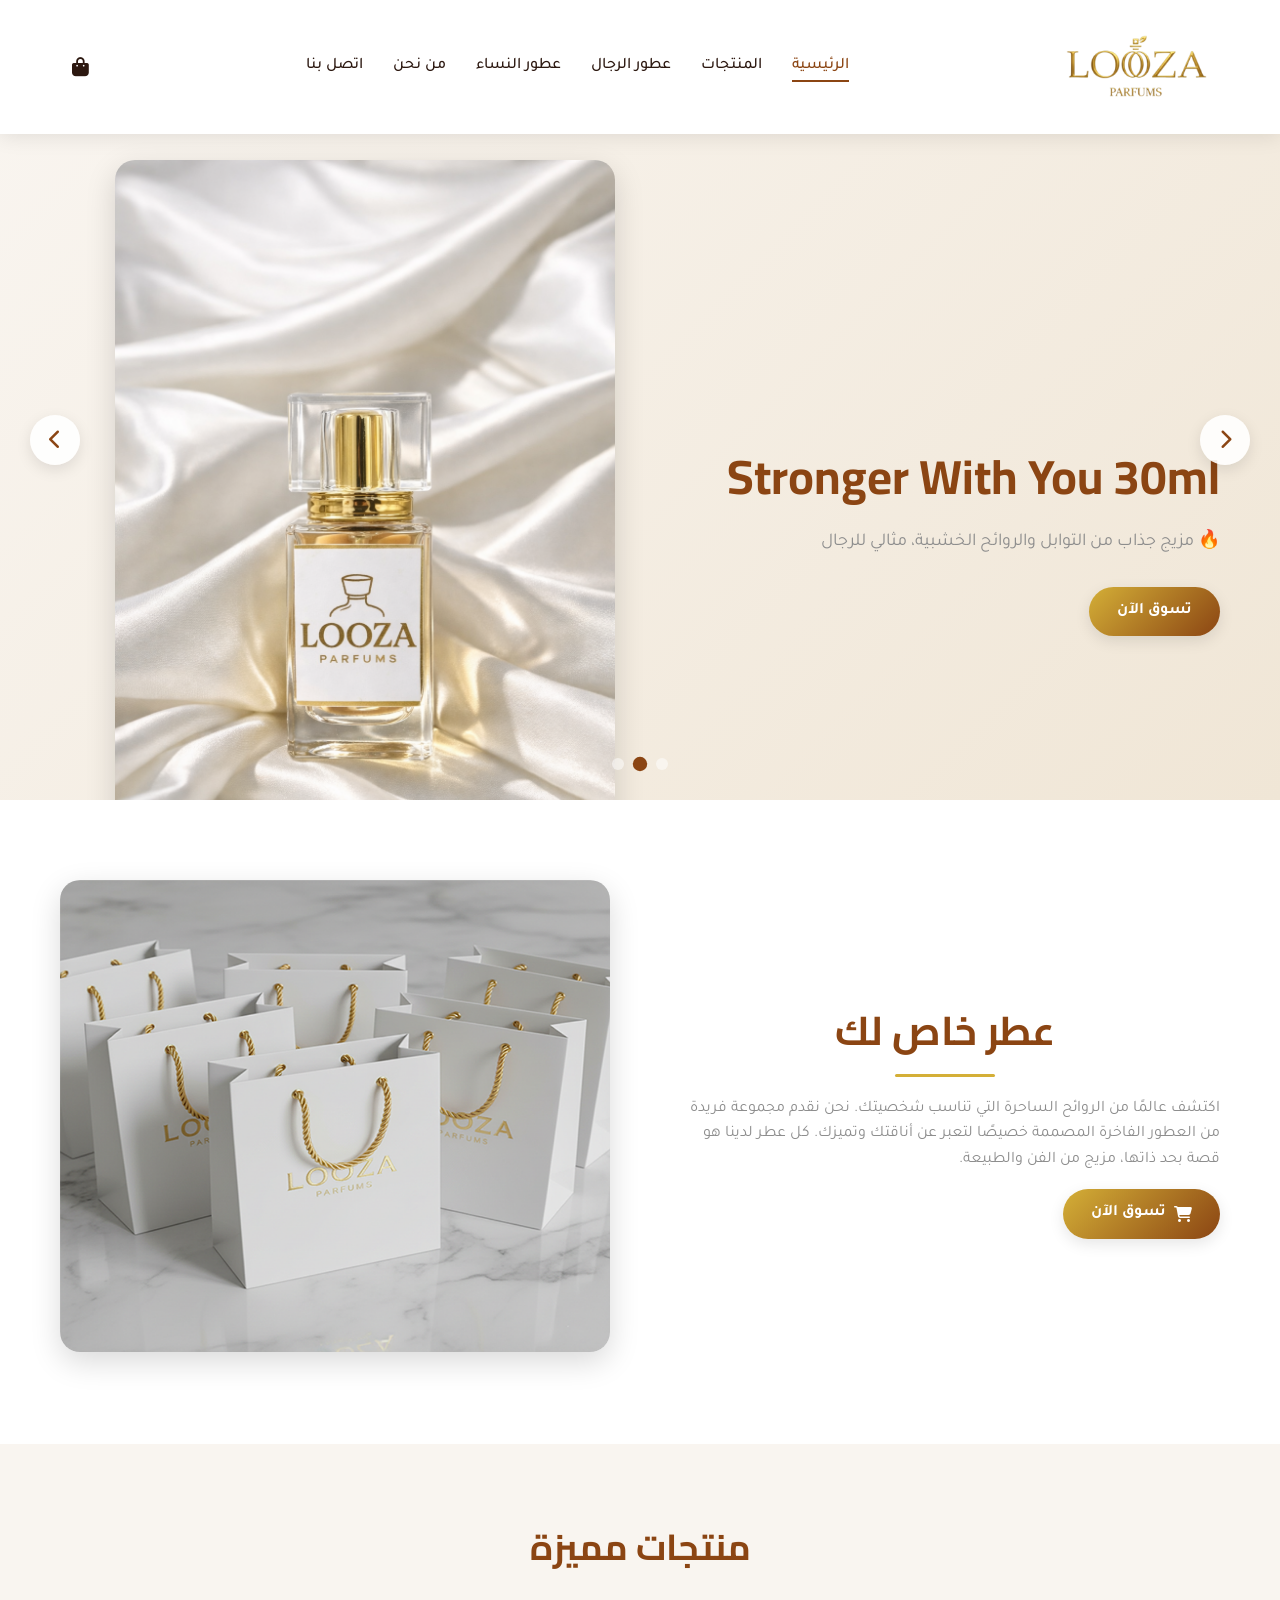
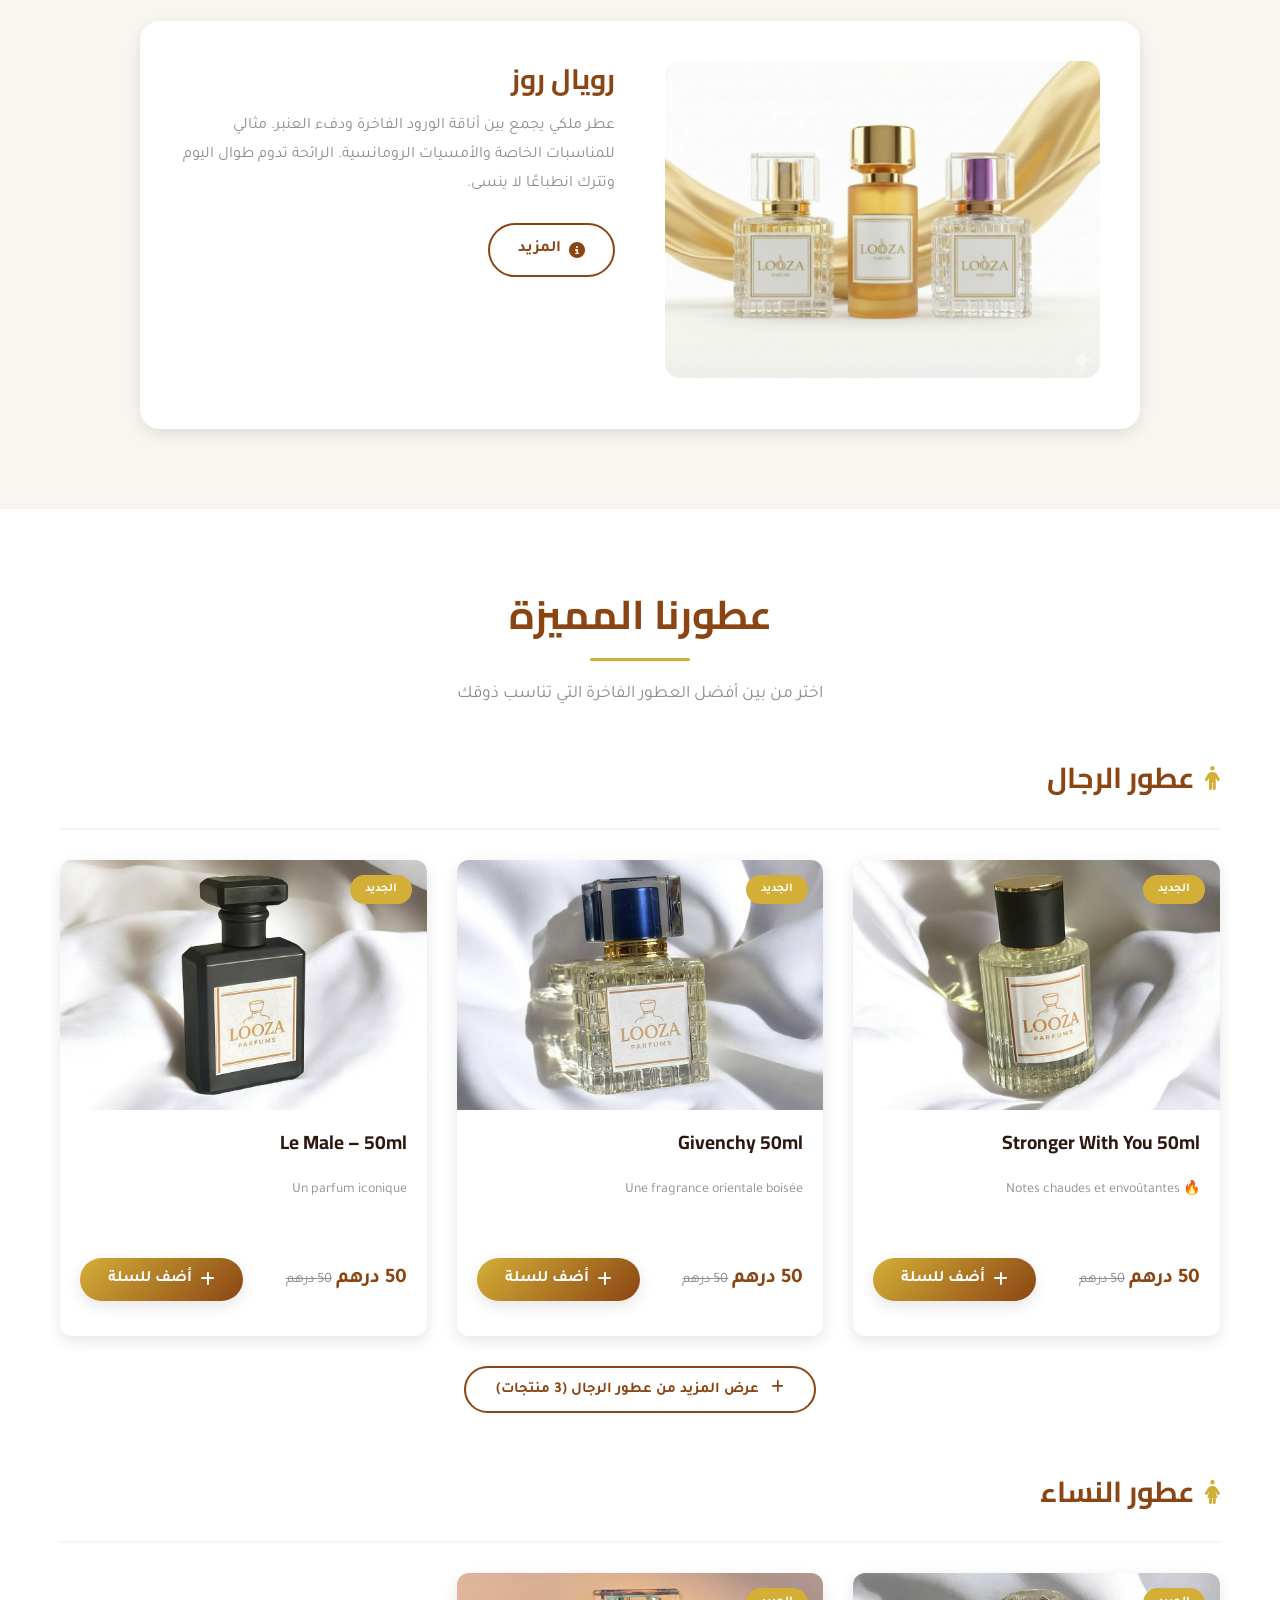
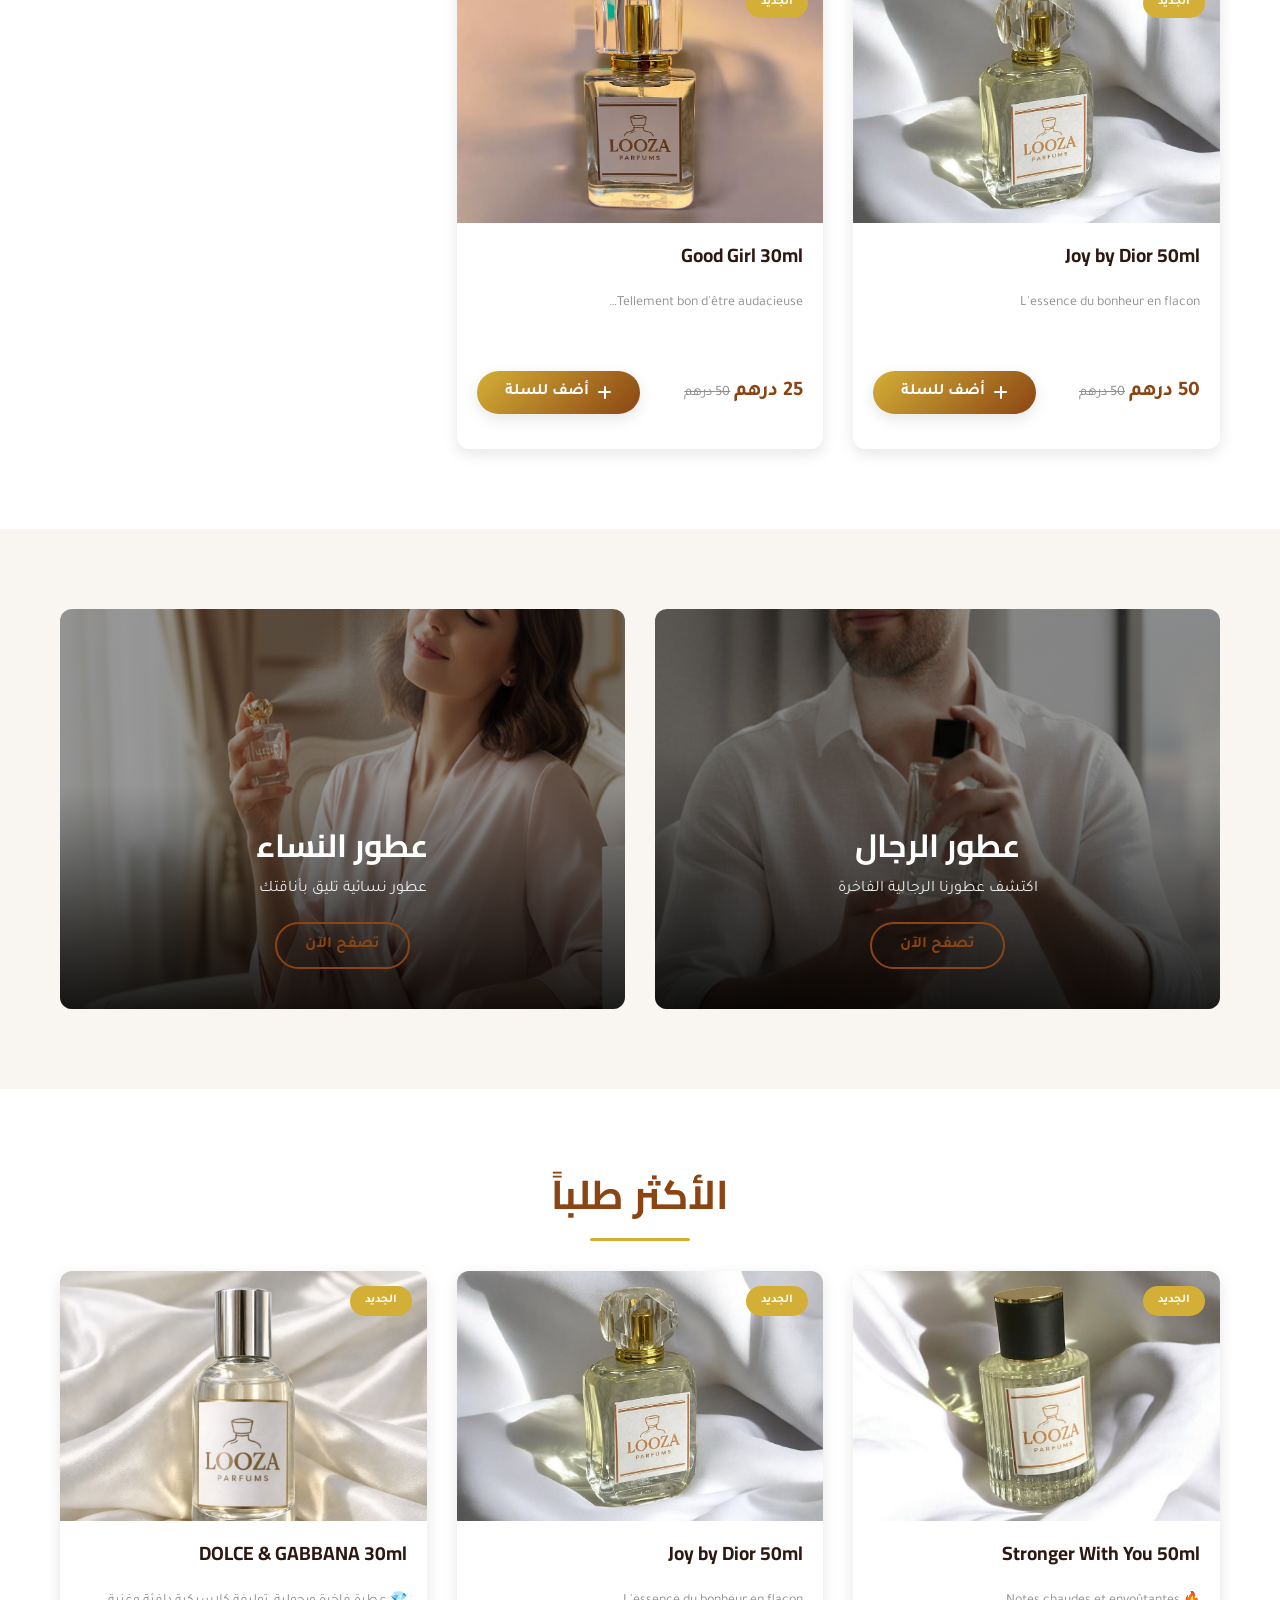
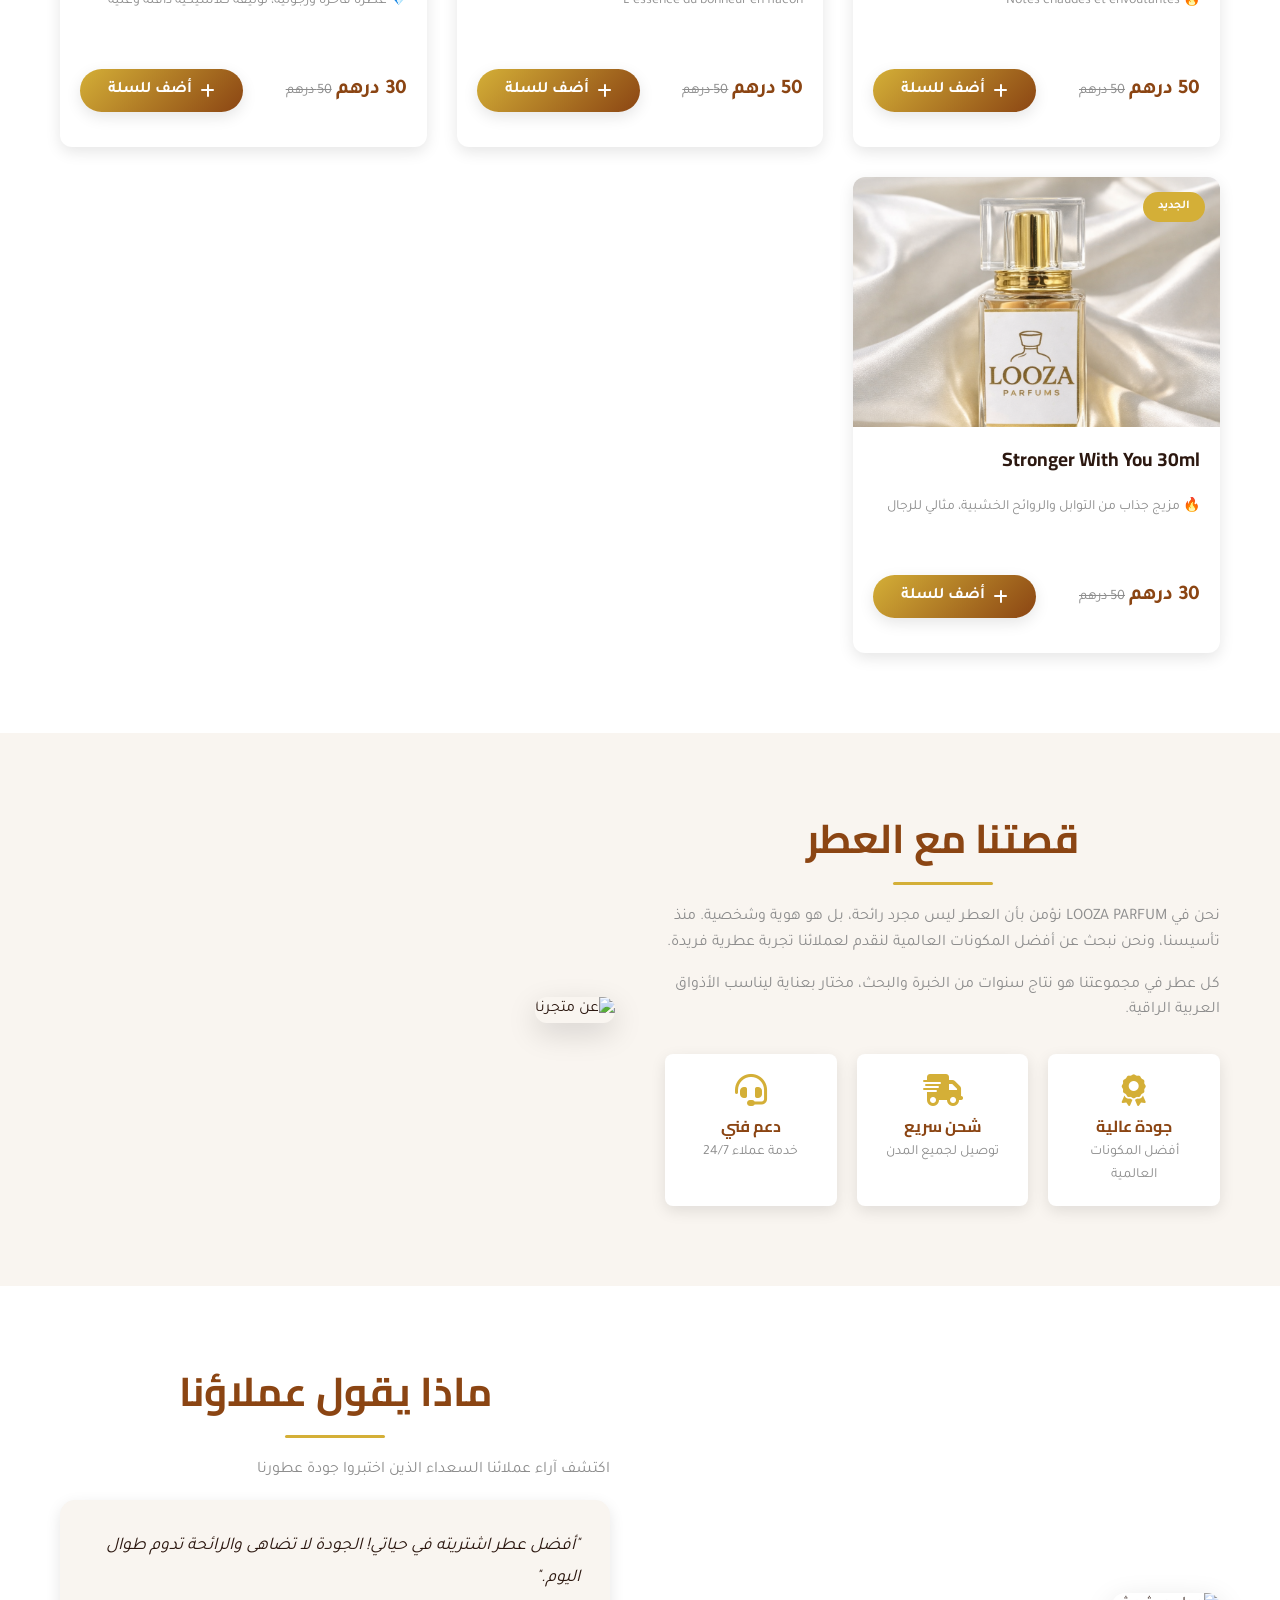
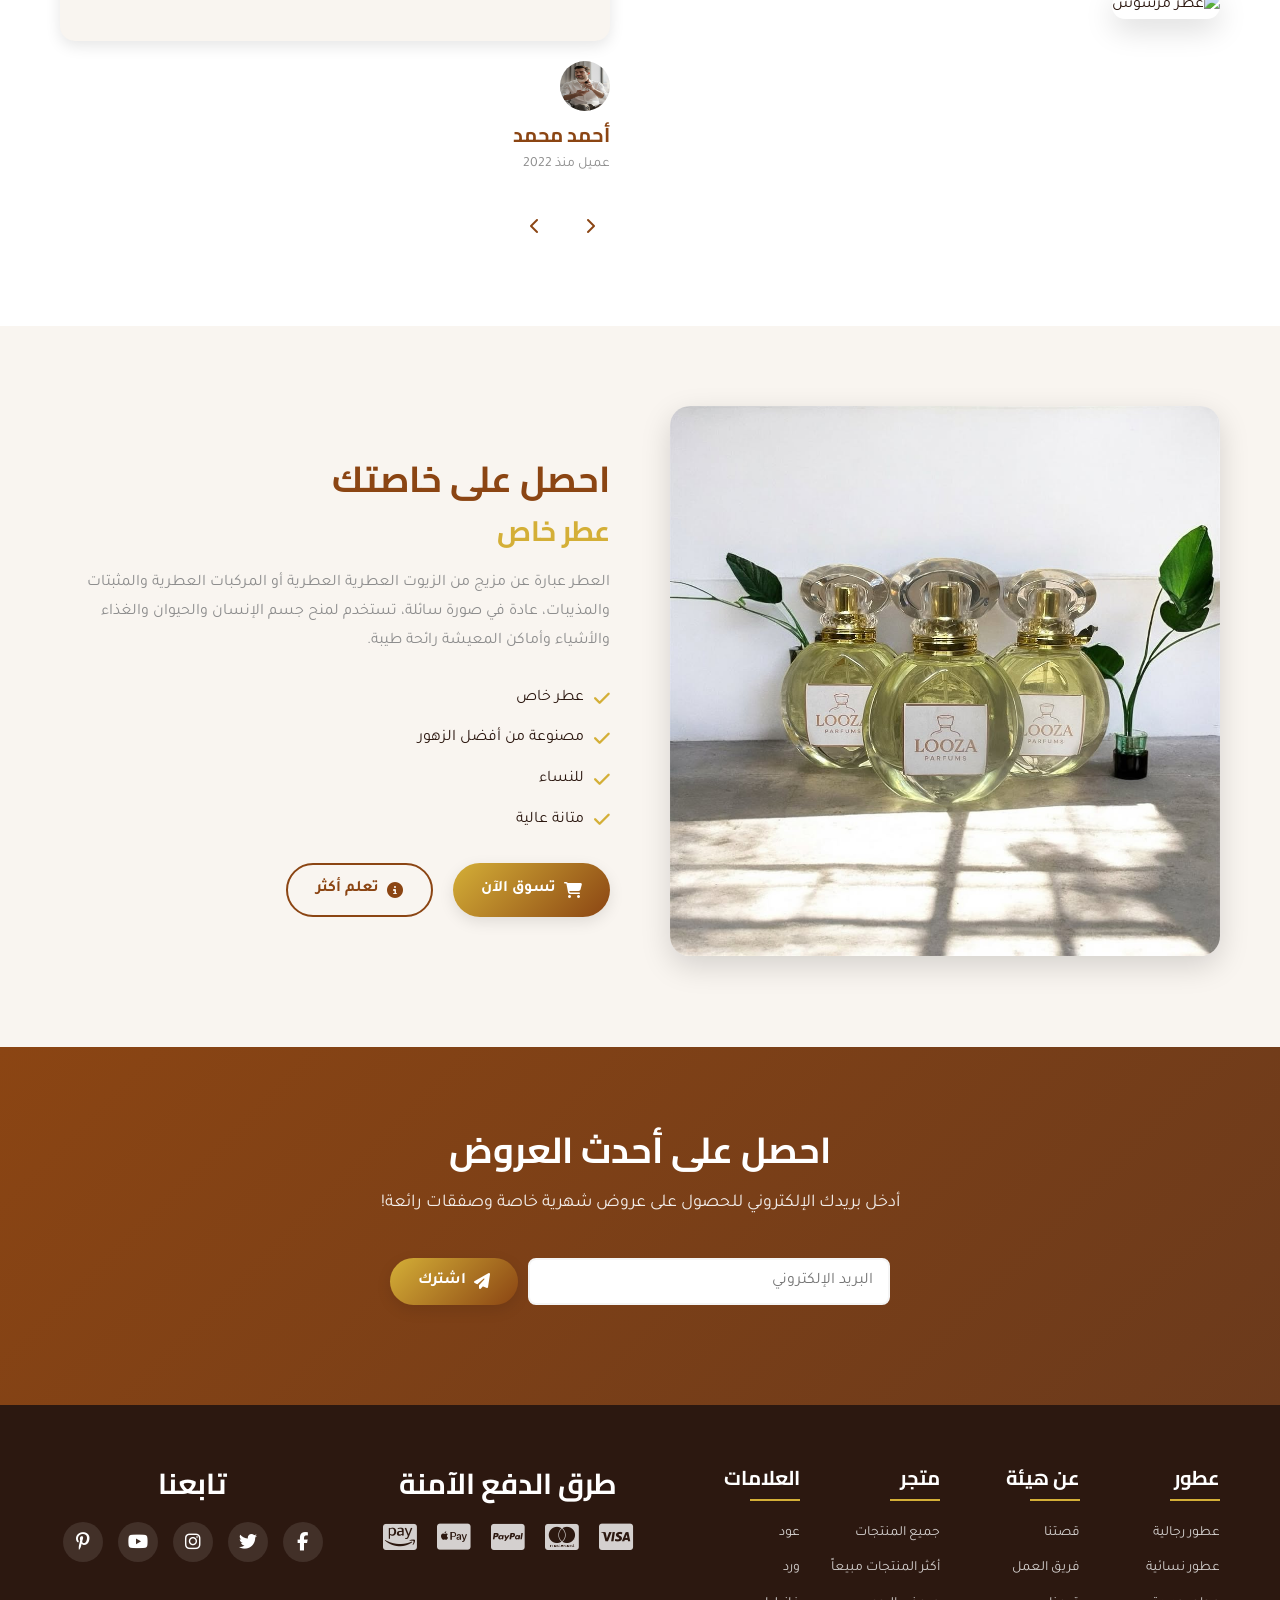
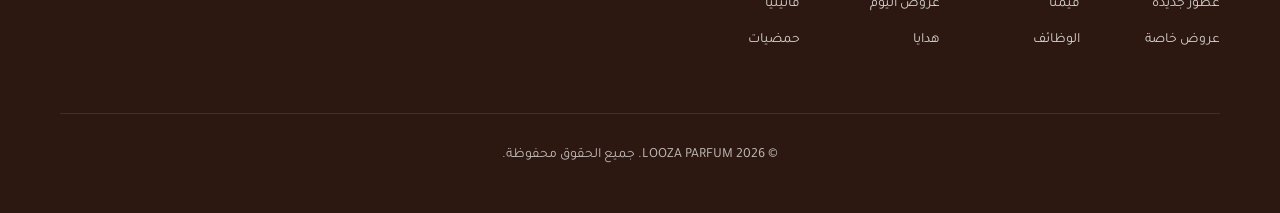
==== commit b81a644c: "update html" ====
--- a/index.html
+++ b/index.html
@@ -18,6 +18,16 @@
     
     <!-- EmailJS -->
     <script src="https://cdn.jsdelivr.net/npm/@emailjs/browser@3/dist/email.min.js"></script>
+     <!-- Google Analytics -->
+    <script async src="https://www.googletagmanager.com/gtag/js?id=G-35B2W86LYL"></script>
+    <script>
+      window.dataLayer = window.dataLayer || [];
+      function gtag(){dataLayer.push(arguments);}
+      gtag('js', new Date());
+      gtag('config', 'G-35B2W86LYL');
+    </script>
+
+    <!-- هنا باقي أكواد CSS أو meta tags -->
 </head>
 <body>
     <!-- Navigation Bar -->
